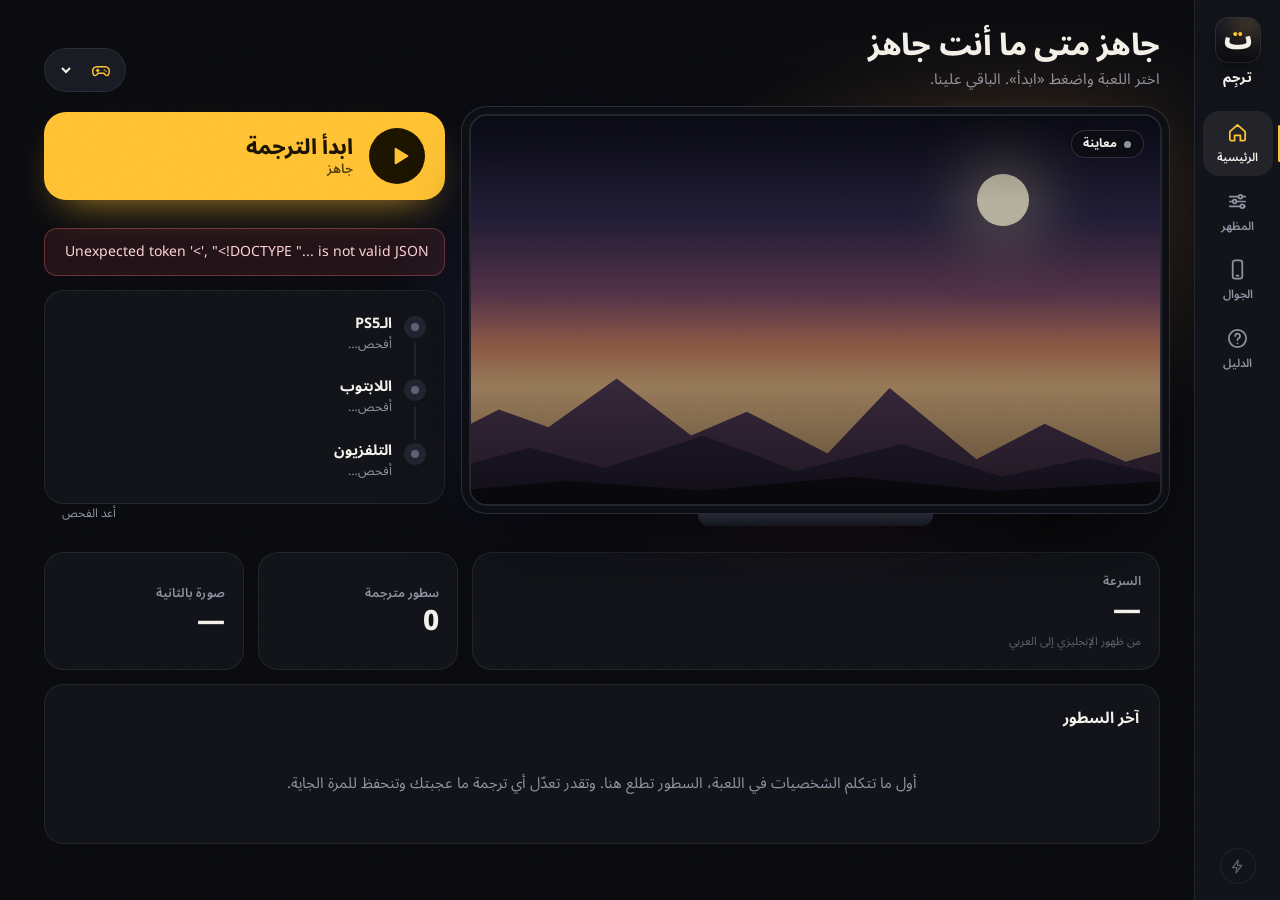
==== laptop/tarjim/app/web/index.html @ 604ab9d6 "0.2: own executable, redesigned interfaces, phone control, glossary names kept right - Tarjim.exe ho" ====
<!doctype html>
<html lang="ar" dir="rtl">
<head>
<meta charset="utf-8">
<meta name="viewport" content="width=device-width, initial-scale=1, viewport-fit=cover">
<meta name="theme-color" content="#0a0b0f">
<title>ترجِم</title>
<link rel="icon" href="icon.png">
<link rel="stylesheet" href="app.css">
</head>
<body class="booting">
<div class="grain" aria-hidden="true"></div>

<aside class="rail">
  <div class="brand" title="ترجِم"><img src="icon.png" alt=""><span>ترجِم</span></div>
  <nav>
    <button class="nav on" data-view="home">
      <svg viewBox="0 0 24 24"><path d="M4 11.2 12 4l8 7.2V19a1.5 1.5 0 0 1-1.5 1.5H15v-5.5H9v5.5H5.5A1.5 1.5 0 0 1 4 19z"/></svg><span>الرئيسية</span>
    </button>
    <button class="nav" data-view="game">
      <svg viewBox="0 0 24 24"><path d="M4 7h9M17 7h3M4 12h3M11 12h9M4 17h11M19 17h1"/><circle cx="15" cy="7" r="2"/><circle cx="9" cy="12" r="2"/><circle cx="17" cy="17" r="2"/></svg><span>المظهر</span>
    </button>
    <button class="nav only-remote" data-view="screen">
      <svg viewBox="0 0 24 24"><rect x="3" y="5" width="18" height="12" rx="2"/><path d="M8 13h8M10 21h4"/></svg><span>شاشة ثانية</span>
    </button>
    <button class="nav only-local" data-view="phone">
      <svg viewBox="0 0 24 24"><rect x="7" y="2.5" width="10" height="19" rx="2.5"/><path d="M11 18.5h2"/></svg><span>الجوال</span>
    </button>
    <button class="nav only-local" data-view="guide">
      <svg viewBox="0 0 24 24"><circle cx="12" cy="12" r="9"/><path d="M9.6 9.4a2.5 2.5 0 1 1 3.6 2.3c-.8.4-1.2 1-1.2 1.9M12 17h.01"/></svg><span>الدليل</span>
    </button>
  </nav>
  <div class="rail-foot only-local" id="power-chip" title=""><svg viewBox="0 0 24 24"><path d="M13 3 5 13.5h6L10 21l8-10.5h-6z"/></svg></div>
</aside>

<main>
  <!-- ================================ HOME ================================ -->
  <section class="view on" id="view-home">
    <header class="top">
      <div class="top-title">
        <h1 id="home-title">جاهز متى ما أنت جاهز</h1>
        <p class="sub" id="home-sub">اختر اللعبة واضغط «ابدأ». الباقي علينا.</p>
      </div>
      <label class="picker" title="اللعبة">
        <svg viewBox="0 0 24 24"><path d="M7 8h10a5 5 0 0 1 4.9 6l-.5 2.6a2.4 2.4 0 0 1-4.3 1L15.5 16h-7l-1.6 1.6a2.4 2.4 0 0 1-4.3-1L2.1 14A5 5 0 0 1 7 8z"/><path d="M8 11v3M6.5 12.5h3M16 12h.01M18 13.5h.01"/></svg>
        <select id="game" aria-label="اللعبة"></select>
      </label>
    </header>

    <div class="hero" id="stage" data-state="idle">
      <div class="tvset">
        <div class="glow" aria-hidden="true"></div>
        <div class="tv-frame">
          <div class="scene" aria-hidden="true">
            <i class="moon"></i>
            <svg class="hills h1" viewBox="0 0 1200 300" preserveAspectRatio="none"><path d="M0 300V190l90-48 80 30 110-82 120 96 90-40 130 70 100-110 140 120 110-60 130 64 100-30v180z"/></svg>
            <svg class="hills h2" viewBox="0 0 1200 300" preserveAspectRatio="none"><path d="M0 300V230l140-50 120 44 160-70 150 76 170-58 160 70 140-40 160 48v50z"/></svg>
            <svg class="hills h3" viewBox="0 0 1200 300" preserveAspectRatio="none"><path d="M0 300v-40l200-34 220 30 240-44 230 46 310-36v78z"/></svg>
          </div>
          <div class="tv-top">
            <span class="badge" id="tv-badge"><i></i><b id="tv-badge-t">معاينة</b></span>
            <span class="tv-clock" id="tv-clock"></span>
          </div>
          <div class="subs">
            <div class="tv-en" id="tv-en" dir="ltr"></div>
            <div class="tv-ar" id="tv-ar"></div>
          </div>
        </div>
        <div class="tv-stand" aria-hidden="true"></div>
      </div>

      <aside class="deck">
        <button class="go" id="orb" aria-label="تشغيل الترجمة">
          <span class="go-ic">
            <svg class="ic-play" viewBox="0 0 24 24"><path d="M8 5.2v13.6a.8.8 0 0 0 1.2.7l11-6.8a.8.8 0 0 0 0-1.4l-11-6.8a.8.8 0 0 0-1.2.7z"/></svg>
            <svg class="ic-stop" viewBox="0 0 24 24"><rect x="6" y="6" width="12" height="12" rx="2.5"/></svg>
            <i class="ic-spin"></i>
          </span>
          <span class="go-t"><b id="orb-title">ابدأ الترجمة</b><small id="orb-step">جاهز</small></span>
        </button>
        <div class="progress" id="progress" aria-hidden="true"><i></i><i></i><i></i></div>
        <div class="alert" id="alert" hidden></div>

        <ol class="path" id="path">
          <li id="n-ps5"><span class="pin"></span><div><b>الـPS5</b><small id="n-ps5-t">أفحص…</small></div><em id="n-ps5-s"></em></li>
          <li id="n-pc"><span class="pin"></span><div><b>اللابتوب</b><small id="n-pc-t">أفحص…</small></div><em id="n-pc-s"></em></li>
          <li id="n-tv"><span class="pin"></span><div><b>التلفزيون</b><small id="n-tv-t">أفحص…</small></div><em id="n-tv-s"></em></li>
        </ol>
        <button class="textbtn" id="recheck">أعد الفحص</button>
      </aside>
    </div>

    <div class="stats">
      <div class="stat wide">
        <div><span>السرعة</span><b id="s-ms">—</b><small>من ظهور الإنجليزي إلى العربي</small></div>
        <svg id="spark" viewBox="0 0 200 48" preserveAspectRatio="none" aria-hidden="true"><path class="area" d=""/><path class="line" d=""/></svg>
      </div>
      <div class="stat"><span>سطور مترجمة</span><b id="s-lines">0</b></div>
      <div class="stat"><span>صورة بالثانية</span><b id="s-fps">—</b></div>
    </div>

    <div class="card feed">
      <div class="card-head">
        <h3>آخر السطور</h3>
        <span class="muted" id="feed-count"></span>
      </div>
      <ol id="feed"><li class="empty">أول ما تتكلم الشخصيات في اللعبة، السطور تطلع هنا. وتقدر تعدّل أي ترجمة ما عجبتك وتنحفظ للمرة الجاية.</li></ol>
    </div>
  </section>

  <!-- ================================ LOOK / GAME SETTINGS ================================ -->
  <section class="view" id="view-game">
    <header class="top">
      <div class="top-title">
        <h1>مظهر الترجمة</h1>
        <p class="sub">كل تغيير ينحفظ لحاله، ولو الترجمة شغّالة يتطبّق على التلفزيون فوراً.</p>
      </div>
      <div class="row">
        <label class="picker" title="اللعبة">
          <svg viewBox="0 0 24 24"><path d="M7 8h10a5 5 0 0 1 4.9 6l-.5 2.6a2.4 2.4 0 0 1-4.3 1L15.5 16h-7l-1.6 1.6a2.4 2.4 0 0 1-4.3-1L2.1 14A5 5 0 0 1 7 8z"/><path d="M8 11v3M6.5 12.5h3M16 12h.01M18 13.5h.01"/></svg>
          <select id="game2" aria-label="اللعبة"></select>
        </label>
        <button class="btn soft" id="new-game">+ لعبة</button>
      </div>
    </header>

    <div class="studio">
      <div class="studio-preview">
        <div class="card preview">
          <div class="preview-box"><img id="preview" alt="معاينة الترجمة"><div class="shimmer" id="preview-load"></div></div>
          <div class="preview-tools">
            <input class="text" id="preview-text" value="يجب أن نغادر قبل وصول العاصفة." aria-label="نص المعاينة">
            <button class="btn soft" id="try-tv" title="يعرض السطر على التلفزيون 8 ثواني">
              <svg viewBox="0 0 24 24"><rect x="3" y="5" width="18" height="12" rx="2"/><path d="M9 21h6"/></svg>جرّب على التلفزيون
            </button>
          </div>
        </div>
        <div class="presets" id="presets"></div>
      </div>

      <div class="studio-controls">
        <div class="card">
          <div class="card-head"><h3>الشكل</h3></div>
          <div class="field">
            <div class="field-head"><b>وش يصير بالإنجليزي؟</b></div>
            <div class="seg" id="bg">
              <button data-v="cover"><i class="th th-cover"></i><span>يتغطّى بلون المشهد</span></button>
              <button data-v="plate"><i class="th th-plate"></i><span>خلفية داكنة</span></button>
              <button data-v="none"><i class="th th-none"></i><span>يبقى تحته</span></button>
            </div>
            <div id="plate-row" class="sub-row">
              <span class="muted">غُمق الخلفية</span>
              <input type="range" id="plate" min="0.3" max="0.95" step="0.05">
            </div>
          </div>
          <div class="field">
            <div class="field-head"><b>لون النص</b><span id="color-val" class="muted"></span></div>
            <div class="swatches" id="colors"></div>
          </div>
          <div class="field">
            <div class="field-head"><b>تأثير الحروف</b></div>
            <div class="seg small" id="effect">
              <button data-v="shadow"><span>ظل ناعم</span></button>
              <button data-v="outline"><span>حد أسود</span></button>
              <button data-v="none"><span>بدون</span></button>
            </div>
          </div>
          <div class="field">
            <div class="field-head"><b>الموضع</b><span id="pos-val" class="muted"></span></div>
            <input type="range" id="pos" min="-200" max="60" step="5">
            <div class="range-ends"><span>أعلى</span><span>أسفل</span></div>
          </div>
        </div>

        <div class="card">
          <div class="card-head"><h3>الخط</h3><span id="size-val" class="muted"></span></div>
          <div class="fonts" id="fonts"></div>
          <div class="field">
            <label class="switch"><input type="checkbox" id="size-auto"><i></i><span>حجم تلقائي <small>يقيس خط اللعبة مرة ويثبّته</small></span></label>
            <input type="range" id="size" min="22" max="70" step="1">
          </div>
        </div>

        <div class="card">
          <div class="card-head"><h3>التوقيت</h3></div>
          <label class="switch"><input type="checkbox" id="typewriter"><i></i>
            <span>اللعبة تكتب النص حرف حرف <small>فعّلها لو الترجمة تطلع قبل ما يكتمل السطر.</small></span></label>
          <div class="field">
            <div class="field-head"><b>مدة بقاء العربي</b><span id="read-val" class="muted"></span></div>
            <input type="range" id="read" min="0.6" max="2" step="0.1">
            <div class="range-ends"><span>أقصر</span><span>أطول</span></div>
          </div>
        </div>
      </div>

      <div class="card region">
        <div class="card-head">
          <div><h3>وين يقرأ البرنامج؟</h3>
          <p class="muted">اسحب الإطار فوق المكان اللي تطلع فيه ترجمة اللعبة. اللي برّاه ما ينقرأ، فما يلقط القوايم والعدّادات.</p></div>
          <div class="row">
            <button class="btn soft" id="region-shot">حدّث الصورة</button>
            <button class="btn soft" id="region-reset">الافتراضي</button>
          </div>
        </div>
        <div class="region-stage" id="region-stage" dir="ltr">
          <img id="region-img" alt="">
          <div class="region-hint" id="region-hint">شغّل الترجمة وتطلع صورة لعبتك هنا</div>
          <div class="region-box" id="region-box">
            <span class="tag">منطقة القراءة</span>
            <i class="h nw" data-h="nw"></i><i class="h ne" data-h="ne"></i><i class="h sw" data-h="sw"></i><i class="h se" data-h="se"></i>
          </div>
        </div>
      </div>

      <div class="card glossary">
        <div class="card-head">
          <div><h3>قاموس الأسماء</h3>
          <p class="muted">الاسم مثل ما يطلع بالإنجليزي، وكيف تبيه بالعربي. يثبت في كل السطور حتى لو المترجم فهمه كلمة عادية. علّم ♀ لأسماء النساء عشان تطلع الأفعال مؤنثة.</p></div>
          <button class="btn soft" id="add-name">+ اسم</button>
        </div>
        <div id="names"></div>
      </div>
    </div>
  </section>

  <!-- ================================ SECOND SCREEN (phone) ================================ -->
  <section class="view" id="view-screen">
    <div class="second" id="second">
      <div class="second-state" id="second-state">الترجمة واقفة</div>
      <div class="second-ar" id="second-ar">حط الجوال قدّامك: كل سطر يترجم يطلع هنا بخط كبير.</div>
      <div class="second-en" id="second-en" dir="ltr"></div>
    </div>
  </section>

  <!-- ================================ PHONE ================================ -->
  <section class="view" id="view-phone">
    <header class="top">
      <div class="top-title">
        <h1>تحكّم من جوالك</h1>
        <p class="sub">شغّل ووقّف الترجمة وغيّر شكلها من الكنبة، والجوال يصير شاشة ثانية للترجمة.</p>
      </div>
    </header>
    <div class="phone-grid">
      <div class="card">
        <label class="switch big"><input type="checkbox" id="phone-on"><i></i>
          <span>التحكم من الجوال <small>يشتغل داخل شبكة بيتك فقط، ولازم الجوال على نفس الواي فاي.</small></span></label>
        <div id="phone-body" hidden>
          <div class="pairing">
            <div class="qr" id="phone-qr"></div>
            <ol class="todo">
              <li><div>افتح كاميرا الجوال ووجّهها على المربع، واضغط الرابط اللي يطلع.</div></li>
              <li><div>تفتح لك ترجِم في المتصفح وهي مربوطة جاهزة.</div></li>
              <li><div>تبيها تطبيق؟ من نفس الصفحة اضغط <b>«نزّل تطبيق أندرويد»</b> وثبّته.</div></li>
            </ol>
          </div>
          <div class="manual">
            <div><span class="muted">أو اكتب في متصفح الجوال</span><b id="phone-url" dir="ltr">—</b></div>
            <div><span class="muted">رمز الربط</span><b id="phone-pin" class="pin-code" dir="ltr">— — —</b></div>
          </div>
          <div class="note" id="phone-note">أول مرة تفعّلها، ويندوز يسألك «السماح لـTarjim بالاتصال؟» اضغط <b>السماح</b> (للشبكات الخاصة)، وإلا الجوال ما يوصل.</div>
        </div>
      </div>
      <div class="card">
        <div class="card-head"><h3>الأجهزة المربوطة</h3></div>
        <div id="phone-devices"><p class="muted">ما فيه جوال مربوط.</p></div>
      </div>
    </div>
  </section>

  <!-- ================================ GUIDE ================================ -->
  <section class="view" id="view-guide">
    <header class="top">
      <div class="top-title">
        <h1>الدليل</h1>
        <p class="sub">خطوة بخطوة، مرة وحدة بس. بعدها زر واحد.</p>
      </div>
    </header>
    <div class="steps" id="steps"></div>
    <div class="card guide-body" id="guide-body"></div>
    <div class="guide-nav">
      <button class="btn soft" id="g-prev">السابق</button>
      <span class="muted" id="g-pos"></span>
      <button class="btn" id="g-next">التالي</button>
    </div>
  </section>
</main>

<!-- pairing screen for a phone that is not trusted yet -->
<div class="pair" id="pair" hidden>
  <img src="icon.png" alt="">
  <h2>اربط الجوال بترجِم</h2>
  <p>في ترجِم على اللابتوب افتح <b>«الجوال»</b> واكتب الرمز اللي تشوفه هناك.</p>
  <input id="pair-pin" inputmode="numeric" autocomplete="one-time-code" maxlength="6" placeholder="••••••" dir="ltr" aria-label="رمز الربط">
  <button class="btn" id="pair-go">اربط</button>
  <div class="alert" id="pair-err" hidden></div>
</div>

<a class="apk-banner" id="apk-banner" href="/tarjim.apk" hidden>
  <svg viewBox="0 0 24 24"><path d="M12 4v11M7.5 11 12 15.5 16.5 11M5 20h14"/></svg>نزّل تطبيق أندرويد
</a>

<div class="toast" id="toast" role="status"></div>

<dialog id="dlg-new">
  <form method="dialog" class="dlg">
    <h3>لعبة جديدة</h3>
    <p class="muted">اكتب اسم اللعبة. كل لعبة لها شكلها وقاموس أسمائها.</p>
    <input class="text" id="new-title" placeholder="مثال: Silent Hill 2" dir="auto" maxlength="60">
    <div class="row end">
      <button class="btn soft" value="cancel">إلغاء</button>
      <button class="btn" value="ok">أضف</button>
    </div>
  </form>
</dialog>

<dialog id="dlg-ask">
  <form method="dialog" class="dlg">
    <h3 id="ask-title"></h3>
    <p class="muted" id="ask-text"></p>
    <div class="row end">
      <button class="btn soft" value="cancel" id="ask-no">إلغاء</button>
      <button class="btn danger" value="ok" id="ask-yes">نعم</button>
    </div>
  </form>
</dialog>

<script src="app.js"></script>
</body>
</html>
---- laptop/tarjim/app/web/app.css ----
@font-face { font-family: "Tarjim UI"; src: url("/fonts/NotoSansArabic-VF.ttf"); font-weight: 100 900; font-display: swap; }
@font-face { font-family: "Harmattan"; src: url("/fonts/Harmattan-Regular.ttf"); font-display: swap; }
@font-face { font-family: "Harmattan Bold"; src: url("/fonts/Harmattan-Bold.ttf"); font-display: swap; }
@font-face { font-family: "Noto Naskh"; src: url("/fonts/NotoNaskhArabic-VF.ttf"); font-weight: 400 700; font-display: swap; }

/* Cinema-room palette: near-black, warm paper white, one accent (subtitle amber). */
:root {
  --ink: #0a0b0f;
  --ink-2: #111319;
  --ink-3: #181b23;
  --ink-4: #20232e;
  --line: rgba(243, 241, 234, .08);
  --line-2: rgba(243, 241, 234, .15);
  --paper: #f3f1ea;
  --muted: #8e919f;
  --dim: #5d6070;
  --amber: #ffc233;
  --amber-ink: #1c1400;
  --live: #37d39a;
  --bad: #ff6470;
  --r: 20px;
  --r-s: 13px;
  --ease: cubic-bezier(.2, .8, .2, 1);
  --rail: 86px;
}
* { box-sizing: border-box; -webkit-tap-highlight-color: transparent; }
html, body { height: 100%; }
body {
  margin: 0; background: var(--ink); color: var(--paper);
  font-family: "Tarjim UI", "Segoe UI", Tahoma, sans-serif; font-size: 15px; line-height: 1.7;
  display: grid; grid-template-columns: var(--rail) 1fr; overflow: hidden;
  font-feature-settings: "tnum" 1;
}
button, input, select { font: inherit; color: inherit; }
button { cursor: pointer; border: 0; background: none; }
h1, h2, h3, p, ol, ul { margin: 0; }
h1 { font-size: 30px; font-weight: 800; line-height: 1.35; letter-spacing: -.3px; }
h3 { font-size: 15.5px; font-weight: 700; }
.sub { color: var(--muted); }
.muted { color: var(--muted); font-size: 13px; }
svg { fill: none; stroke: currentColor; stroke-width: 1.8; stroke-linecap: round; stroke-linejoin: round; }
:focus-visible { outline: 2px solid var(--amber); outline-offset: 3px; border-radius: 8px; }
::selection { background: rgba(255, 194, 51, .3); }
[hidden] { display: none !important; }
body.remote .only-local, body:not(.remote) .only-remote { display: none !important; }

/* a breath of film grain over everything */
.grain { position: fixed; inset: 0; z-index: 50; pointer-events: none; opacity: .05; mix-blend-mode: overlay;
  background-image: url("data:image/svg+xml,%3Csvg xmlns='http://www.w3.org/2000/svg' width='160' height='160'%3E%3Cfilter id='n'%3E%3CfeTurbulence type='fractalNoise' baseFrequency='.9' numOctaves='2' stitchTiles='stitch'/%3E%3C/filter%3E%3Crect width='100%25' height='100%25' filter='url(%23n)'/%3E%3C/svg%3E"); }

/* ---------- rail ---------- */
.rail { display: flex; flex-direction: column; align-items: center; padding: 18px 0 16px; background: var(--ink-2); border-inline-end: 1px solid var(--line); z-index: 5; }
.brand { display: grid; justify-items: center; gap: 5px; margin-bottom: 22px; font-weight: 800; font-size: 13px; letter-spacing: .2px; }
.brand img { width: 44px; height: 44px; border-radius: 13px; box-shadow: 0 8px 22px -8px #000, 0 0 0 1px var(--line-2); }
.rail nav { display: grid; gap: 4px; flex: 1; align-content: start; }
.nav { width: 70px; padding: 10px 0 8px; border-radius: 16px; display: grid; justify-items: center; gap: 4px; color: var(--muted); font-size: 11.5px; font-weight: 600; position: relative; transition: color .2s, background .2s; }
.nav svg { width: 23px; height: 23px; transition: transform .3s var(--ease); }
.nav:hover { color: var(--paper); background: rgba(243, 241, 234, .05); }
.nav:hover svg { transform: translateY(-1px); }
.nav.on { color: var(--paper); background: rgba(243, 241, 234, .07); }
.nav.on svg { color: var(--amber); }
.nav.on::before { content: ""; position: absolute; inset-inline-start: -8px; top: 14px; bottom: 14px; width: 3px; border-radius: 3px; background: var(--amber); }
.rail-foot { width: 36px; height: 36px; border-radius: 50%; display: grid; place-items: center; color: var(--dim); border: 1px solid var(--line); }
.rail-foot svg { width: 17px; height: 17px; }
.rail-foot.ok { color: var(--live); border-color: rgba(55, 211, 154, .3); }
.rail-foot.bad { color: var(--amber); border-color: rgba(255, 194, 51, .45); animation: pulse 2s ease-in-out infinite; }
@keyframes pulse { 50% { box-shadow: 0 0 0 6px rgba(255, 194, 51, .12); } }

/* ---------- main ---------- */
main { overflow: auto; padding: 26px 34px 44px; scroll-behavior: smooth; scrollbar-gutter: stable; }
.view { display: none; max-width: 1220px; margin: 0 auto; }
.view.on { display: block; animation: view-in .4s var(--ease); }
body.booting .view.on { animation: none; }
@keyframes view-in { from { opacity: 0; transform: translateY(10px); } }
.top { display: flex; align-items: flex-end; justify-content: space-between; gap: 18px; margin-bottom: 20px; flex-wrap: wrap; }
.row { display: flex; gap: 10px; align-items: center; }
.row.end { justify-content: flex-end; }

.card { background: var(--ink-2); border: 1px solid var(--line); border-radius: var(--r); padding: 20px; }
.card-head { display: flex; align-items: flex-start; justify-content: space-between; gap: 14px; margin-bottom: 14px; }
.card-head p { margin-top: 2px; max-width: 70ch; }

.picker { display: flex; align-items: center; gap: 8px; padding: 0 14px; height: 44px; border-radius: 999px; background: var(--ink-3); border: 1px solid var(--line); transition: border-color .2s; }
.picker:hover, .picker:focus-within { border-color: var(--line-2); }
.picker svg { width: 20px; height: 20px; color: var(--amber); flex: none; }
.picker select { background: transparent; border: 0; outline: 0; font-weight: 700; padding: 4px 2px; max-width: 240px; cursor: pointer; }
.picker select option { background: var(--ink-3); }
.picker select:disabled { opacity: .6; cursor: default; }

.btn { display: inline-flex; align-items: center; justify-content: center; gap: 8px; padding: 0 20px; height: 44px; border-radius: 13px; font-weight: 700; background: var(--amber); color: var(--amber-ink); white-space: nowrap; transition: transform .16s var(--ease), filter .2s, opacity .2s; }
.btn svg { width: 19px; height: 19px; }
.btn:hover { filter: brightness(1.08); transform: translateY(-1px); }
.btn:active { transform: scale(.98); }
.btn[disabled] { opacity: .4; pointer-events: none; }
.btn.soft { background: var(--ink-3); color: var(--paper); border: 1px solid var(--line); }
.btn.soft:hover { background: var(--ink-4); filter: none; }
.btn.danger { background: var(--bad); color: #2a0006; }
.textbtn { color: var(--muted); font-size: 13px; padding: 4px 6px; border-radius: 8px; justify-self: start; align-self: flex-start; }
#recheck { position: absolute; inset-inline-end: 12px; bottom: -3px; font-size: 12px; }
.deck { position: relative; }
.textbtn:hover { color: var(--paper); }

/* ---------- home: the TV ---------- */
.hero { display: grid; grid-template-columns: minmax(0, 1.72fr) minmax(300px, 1fr); gap: 26px; align-items: stretch; }
.tvset { position: relative; padding: 4px 0 0; }
.glow { position: absolute; inset: -4% -3% 6%; border-radius: 40px; filter: blur(46px); opacity: .34; z-index: 0; transition: opacity 1s;
  background: radial-gradient(60% 70% at 78% 30%, #f0a35a, transparent 70%), radial-gradient(60% 80% at 16% 60%, #4a4fb0, transparent 70%), radial-gradient(50% 50% at 50% 100%, #b4486a, transparent 70%);
  animation: glow 14s ease-in-out infinite alternate; }
@keyframes glow { to { transform: scale(1.04) translateX(1.5%); filter: blur(52px) hue-rotate(-14deg); } }
.hero[data-state="running"] .glow { opacity: .62; }
.tv-frame { position: relative; z-index: 1; aspect-ratio: 16 / 9; border-radius: 16px; overflow: hidden; background: #05060a; box-shadow: 0 0 0 2px #23252f, 0 0 0 9px #0d0e13, 0 0 0 10px #2a2d38, 0 40px 80px -30px #000; }
.tv-stand { position: relative; z-index: 1; width: 34%; height: 13px; margin: 9px auto 0; border-radius: 3px 3px 12px 12px; background: linear-gradient(#262934, #14161c); box-shadow: 0 18px 28px -10px #000; }

.scene { position: absolute; inset: 0; background: linear-gradient(180deg, #10122c 0%, #2c2552 26%, #7d4169 46%, #d9794f 60%, #ffc27a 70%); transition: filter 1.2s; }
.hero[data-state="idle"] .scene { filter: saturate(.75) brightness(.72); }
.moon { position: absolute; top: 15%; inset-inline-start: 19%; width: 7.5%; aspect-ratio: 1; border-radius: 50%; background: #fff3d2; box-shadow: 0 0 60px 18px rgba(255, 226, 160, .35); }
.hills { position: absolute; left: -4%; width: 108%; bottom: 0; stroke: none; }
.h1 { height: 46%; fill: #5a3a63; animation: drift 46s ease-in-out infinite alternate; }
.h2 { height: 36%; fill: #33264a; animation: drift 34s ease-in-out infinite alternate-reverse; }
.h3 { height: 24%; fill: #15121f; }
@keyframes drift { to { transform: translateX(3%); } }
.tv-frame::after { content: ""; position: absolute; inset: 0; background: linear-gradient(180deg, rgba(0, 0, 0, .28), transparent 22%, transparent 58%, rgba(0, 0, 0, .5)); pointer-events: none; }

.tv-top { position: absolute; top: 0; left: 0; right: 0; z-index: 2; display: flex; justify-content: space-between; align-items: center; padding: 14px 16px; }
.badge { display: inline-flex; align-items: center; gap: 7px; padding: 3px 12px 3px 11px; border-radius: 999px; background: rgba(10, 11, 15, .6); backdrop-filter: blur(8px); font-size: 12px; font-weight: 700; border: 1px solid var(--line-2); }
.badge i { width: 7px; height: 7px; border-radius: 50%; background: var(--muted); }
.hero[data-state="running"] .badge { color: #fff; border-color: rgba(255, 100, 112, .5); }
.hero[data-state="running"] .badge i { background: var(--bad); box-shadow: 0 0 0 4px rgba(255, 100, 112, .22); animation: blink 1.4s infinite; }
.hero[data-state="starting"] .badge i, .hero[data-state="stopping"] .badge i { background: var(--amber); animation: blink .8s infinite; }
@keyframes blink { 50% { opacity: .3; } }
.tv-clock { font-size: 12.5px; font-weight: 700; color: rgba(255, 255, 255, .85); direction: ltr; text-shadow: 0 1px 4px #000; }

.subs { position: absolute; left: 6%; right: 6%; bottom: 9%; z-index: 2; display: grid; justify-items: center; text-align: center; min-height: 26%; align-content: end; }
.tv-en, .tv-ar { grid-area: 1 / 1; align-self: end; max-width: 100%; text-shadow: 2px 2px 5px rgba(0, 0, 0, .95), 0 0 2px #000; }
.tv-en { font-family: "Segoe UI", "Noto Sans", sans-serif; color: #f2f7f1; font-size: clamp(13px, 1.75vw, 23px); line-height: 1.4; opacity: 0; }
.tv-ar { font-family: "Harmattan", "Tarjim UI", serif; color: #f2f7f1; font-size: clamp(19px, 2.7vw, 36px); line-height: 1.4; opacity: 0; }
/* one line arriving: the game's English shows, is wiped, and the Arabic takes its place */
.subs.play .tv-en { animation: en-life var(--dur, 1.5s) var(--ease) both; }
.subs.play .tv-ar { animation: ar-life var(--dur, 1.5s) var(--ease) both; }
.subs.hold .tv-ar { opacity: 1; }
@keyframes en-life { 0% { opacity: 0; } 12%, 46% { opacity: 1; filter: blur(0); } 62%, 100% { opacity: 0; filter: blur(7px); } }
@keyframes ar-life { 0%, 50% { opacity: 0; transform: translateY(6px); filter: blur(5px); } 72%, 100% { opacity: 1; transform: none; filter: blur(0); } }

/* ---------- home: the deck ---------- */
.deck { display: flex; flex-direction: column; gap: 14px; padding-bottom: 22px; }
.go { display: flex; align-items: center; gap: 16px; width: 100%; padding: 16px 20px; border-radius: 22px; text-align: start; background: var(--amber); color: var(--amber-ink); position: relative; overflow: hidden; transition: transform .2s var(--ease), background .5s, color .5s, box-shadow .5s; box-shadow: 0 18px 40px -20px rgba(255, 194, 51, .75); }
.go::after { content: ""; position: absolute; inset: 0; background: linear-gradient(105deg, transparent 35%, rgba(255, 255, 255, .35) 50%, transparent 65%); transform: translateX(110%); }
.go:hover { transform: translateY(-2px); }
.go:hover::after { transform: translateX(-110%); transition: transform .9s var(--ease); }
.go:active { transform: scale(.985); }
.go-ic { flex: none; width: 56px; height: 56px; border-radius: 50%; background: var(--amber-ink); color: var(--amber); display: grid; place-items: center; position: relative; transition: background .5s, color .5s; }
.go-ic svg { width: 26px; height: 26px; fill: currentColor; stroke: none; position: absolute; transition: opacity .25s, transform .35s var(--ease); }
.go-ic .ic-play { transform: translateX(2px); }
.go-ic .ic-stop { opacity: 0; transform: scale(.4) rotate(-90deg); }
.ic-spin { position: absolute; inset: 4px; border-radius: 50%; border: 3px solid transparent; border-top-color: currentColor; opacity: 0; }
.go-t { display: grid; line-height: 1.35; }
.go-t b { font-size: 21px; font-weight: 800; }
.go-t small { font-size: 13px; opacity: .75; font-weight: 600; min-height: 18px; }
.hero[data-state="starting"] .go, .hero[data-state="stopping"] .go { background: var(--ink-3); color: var(--paper); box-shadow: none; }
.hero[data-state="starting"] .go-ic, .hero[data-state="stopping"] .go-ic { background: var(--ink-4); color: var(--amber); }
.hero[data-state="starting"] .go-ic svg, .hero[data-state="stopping"] .go-ic svg { opacity: 0; }
.hero[data-state="starting"] .ic-spin, .hero[data-state="stopping"] .ic-spin { opacity: 1; animation: spin .9s linear infinite; }
@keyframes spin { to { transform: rotate(360deg); } }
.hero[data-state="running"] .go { background: var(--ink-3); color: var(--paper); box-shadow: inset 0 0 0 1px var(--line-2); }
.hero[data-state="running"] .go-ic { background: var(--bad); color: #fff; }
.hero[data-state="running"] .ic-play { opacity: 0; transform: scale(.4) rotate(90deg); }
.hero[data-state="running"] .ic-stop { opacity: 1; transform: none; }

.progress { display: grid; grid-template-columns: repeat(3, 1fr); gap: 6px; height: 4px; margin-top: -4px; opacity: 0; transition: opacity .3s; }
.hero[data-state="starting"] .progress { opacity: 1; }
.progress i { border-radius: 4px; background: var(--ink-4); overflow: hidden; position: relative; }
.progress i.done { background: var(--amber); }
.progress i.now::after { content: ""; position: absolute; inset: 0; background: var(--amber); animation: fill 1.4s ease-in-out infinite; transform-origin: right; }
@keyframes fill { 0% { transform: scaleX(0); } 60% { transform: scaleX(1); opacity: 1; } 100% { transform: scaleX(1); opacity: 0; } }

.alert { padding: 11px 15px; border-radius: var(--r-s); background: rgba(255, 100, 112, .1); border: 1px solid rgba(255, 100, 112, .35); color: #ffd3d7; font-size: 14px; animation: shake .45s var(--ease); }
@keyframes shake { 20% { transform: translateX(5px); } 40% { transform: translateX(-4px); } 60% { transform: translateX(3px); } 80% { transform: translateX(-1px); } }

/* signal path: three devices on one line, top to bottom */
.path { list-style: none; padding: 8px 18px; display: flex; flex-direction: column; justify-content: space-evenly; position: relative; flex: 1; background: var(--ink-2); border: 1px solid var(--line); border-radius: var(--r); }
.path li { display: grid; grid-template-columns: 22px 1fr auto; gap: 12px; align-items: start; padding: 9px 0; position: relative; }
.path li + li::before { content: ""; position: absolute; inset-inline-start: 10px; bottom: calc(100% - 9px); height: 34px; width: 2px; border-radius: 2px; background: var(--ink-4); }
.hero[data-state="running"] .path li + li::before { background: repeating-linear-gradient(180deg, var(--amber) 0 5px, transparent 5px 10px); background-size: 2px 10px; animation: flow .6s linear infinite; }
@keyframes flow { to { background-position: 0 10px; } }
.pin { width: 22px; height: 22px; border-radius: 50%; margin-top: 3px; background: var(--ink-4); display: grid; place-items: center; position: relative; z-index: 1; transition: background .3s; }
.pin::after { content: ""; width: 8px; height: 8px; border-radius: 50%; background: var(--dim); transition: background .3s; }
.path li.ok .pin { background: rgba(55, 211, 154, .16); } .path li.ok .pin::after { background: var(--live); }
.path li.bad .pin { background: rgba(255, 100, 112, .16); } .path li.bad .pin::after { background: var(--bad); }
.path li.warn .pin { background: rgba(255, 194, 51, .16); } .path li.warn .pin::after { background: var(--amber); }
.path li.wait .pin::after { background: transparent; width: 12px; height: 12px; border: 2px solid var(--muted); border-top-color: transparent; animation: spin .8s linear infinite; }
.path b { font-size: 14.5px; font-weight: 700; display: block; line-height: 1.5; }
.path small { color: var(--muted); font-size: 12.5px; line-height: 1.5; display: block; }
.path li.bad small, .path li.warn small { color: #d9c9a8; }
.path em { font-style: normal; font-size: 11.5px; color: var(--dim); direction: ltr; margin-top: 4px; }

/* ---------- home: numbers and lines ---------- */
.stats { display: grid; grid-template-columns: 1.72fr .5fr .5fr; gap: 14px; margin-top: 26px; }
.stat { background: var(--ink-2); border: 1px solid var(--line); border-radius: var(--r); padding: 15px 18px; display: grid; align-content: center; min-height: 92px; }
.stat span { color: var(--muted); font-size: 12.5px; font-weight: 600; }
.stat b { font-size: 28px; font-weight: 800; line-height: 1.25; direction: ltr; text-align: right; display: block; }
.stat small { color: var(--dim); font-size: 11.5px; }
.stat b.bump { animation: bump .4s var(--ease); }
@keyframes bump { 40% { color: var(--amber); } }
.stat.wide { grid-template-columns: auto 1fr; gap: 20px; align-items: center; }
#spark { width: 100%; height: 52px; overflow: visible; }
#spark .line { stroke: var(--amber); stroke-width: 2; vector-effect: non-scaling-stroke; }
#spark .area { fill: rgba(255, 194, 51, .1); stroke: none; }

.feed { margin-top: 14px; }
.feed ol { list-style: none; padding: 0; display: grid; gap: 2px; max-height: 330px; overflow: auto; margin-inline: -8px; }
.feed li { display: grid; grid-template-columns: 1fr auto; gap: 4px 12px; padding: 9px 12px; border-radius: var(--r-s); animation: line-in .45s var(--ease); align-items: center; }
.feed li:hover { background: var(--ink-3); }
.feed li .ar { font-family: "Harmattan", serif; font-size: 22px; line-height: 1.45; }
.feed li .en { grid-column: 1; direction: ltr; text-align: right; color: var(--muted); font-size: 12.5px; font-family: "Segoe UI", sans-serif; }
.feed li:first-child:not(.empty) .ar { color: var(--amber); }
.feed li.empty { display: block; color: var(--muted); text-align: center; padding: 26px 16px; animation: none; }
.feed li.empty:hover { background: none; }
.feed .edit { grid-row: 1 / 3; grid-column: 2; width: 36px; height: 36px; border-radius: 10px; color: var(--dim); display: grid; place-items: center; opacity: 0; transition: opacity .2s, background .2s, color .2s; }
.feed .edit svg { width: 17px; height: 17px; }
.feed li:hover .edit, .feed .edit:focus-visible { opacity: 1; }
.feed .edit:hover { background: var(--ink-4); color: var(--amber); }
.feed li.fixed .ar::after { content: "معدّلة"; font: 700 10.5px "Tarjim UI", sans-serif; color: var(--live); border: 1px solid rgba(55, 211, 154, .4); border-radius: 6px; padding: 0 6px; margin-inline-start: 10px; vertical-align: middle; }
.feed li.editing { background: var(--ink-3); grid-template-columns: 1fr auto auto; }
.feed li.editing input { font-family: "Harmattan", serif; font-size: 21px; background: var(--ink); border: 1px solid var(--amber); border-radius: 10px; padding: 3px 12px; outline: 0; min-width: 0; width: 100%; }
.feed li.editing .en { grid-column: 1 / -1; }
.feed .mini { height: 36px; padding: 0 14px; border-radius: 10px; font-weight: 700; font-size: 13px; background: var(--amber); color: var(--amber-ink); }
.feed .mini.ghost { background: none; color: var(--muted); }
@keyframes line-in { from { opacity: 0; transform: translateY(-10px); } }

/* ---------- look studio ---------- */
.studio { display: grid; grid-template-columns: minmax(0, 1.1fr) minmax(0, 1fr); gap: 16px; align-items: start; }
.studio-preview { position: sticky; top: 0; display: grid; gap: 12px; z-index: 3; }
.studio-controls { display: grid; gap: 16px; }
.region, .glossary { grid-column: 1 / -1; }
.preview { padding: 12px; }
.preview-box { position: relative; border-radius: 12px; overflow: hidden; background: #0a1120; aspect-ratio: 1080 / 290; }
.preview-box img { width: 100%; height: 100%; display: block; object-fit: cover; }
.preview-box img:not([src]) { visibility: hidden; }
.shimmer { position: absolute; inset: 0; background: linear-gradient(100deg, transparent 30%, rgba(255, 255, 255, .07) 50%, transparent 70%); background-size: 220% 100%; animation: shimmer 1.1s linear infinite; opacity: 0; transition: opacity .2s; pointer-events: none; }
.shimmer.on { opacity: 1; }
@keyframes shimmer { to { background-position: -220% 0; } }
.preview-tools { display: flex; gap: 10px; margin-top: 12px; }
.text { width: 100%; height: 44px; padding: 0 14px; border-radius: var(--r-s); background: var(--ink); border: 1px solid var(--line); outline: 0; transition: border-color .2s, box-shadow .2s; min-width: 0; }
.text:focus { border-color: var(--amber); box-shadow: 0 0 0 4px rgba(255, 194, 51, .12); }
.text::placeholder { color: var(--dim); }

.presets { display: grid; grid-template-columns: repeat(4, 1fr); gap: 10px; }
.preset { padding: 8px 8px 9px; border-radius: 16px; background: var(--ink-2); border: 1.5px solid var(--line); display: grid; gap: 4px; transition: transform .2s var(--ease), border-color .2s; text-align: center; }
.preset:hover { transform: translateY(-2px); border-color: var(--line-2); }
.preset.on { border-color: var(--amber); }
.preset .mini { height: 44px; border-radius: 10px; background: linear-gradient(160deg, #33264a, #a2506a 70%, #e08e55); display: grid; place-items: center; font-family: "Harmattan", serif; font-size: 20px; overflow: hidden; }
.preset .mini span { padding: 0 10px; border-radius: 7px; line-height: 1.5; }
.preset b { font-size: 13.5px; }
.preset small { color: var(--muted); font-size: 11.5px; line-height: 1.4; }

.field { margin-top: 20px; }
.card-head + .field, .card-head + .switch { margin-top: 0; }
.field-head { display: flex; justify-content: space-between; align-items: baseline; margin-bottom: 8px; }
.field-head b { font-size: 14px; }
.range-ends { display: flex; justify-content: space-between; color: var(--dim); font-size: 12px; }
input[type=range] { -webkit-appearance: none; appearance: none; width: 100%; height: 6px; border-radius: 6px; background: var(--ink-4); outline: 0; margin: 12px 0 6px; direction: rtl; cursor: pointer; }
input[type=range]::-webkit-slider-thumb { -webkit-appearance: none; width: 22px; height: 22px; border-radius: 50%; background: var(--paper); border: 5px solid var(--amber); box-shadow: 0 3px 10px rgba(0, 0, 0, .5); cursor: grab; transition: transform .15s; }
input[type=range]::-webkit-slider-thumb:hover { transform: scale(1.12); }
input[type=range]:disabled { opacity: .3; cursor: default; }
input[type=range]:focus-visible::-webkit-slider-thumb { box-shadow: 0 0 0 4px rgba(255, 194, 51, .3); }

.seg { display: grid; grid-template-columns: repeat(3, 1fr); gap: 8px; }
.seg button { padding: 9px 6px 8px; border-radius: 14px; background: var(--ink-3); border: 1.5px solid transparent; display: grid; justify-items: center; gap: 6px; font-size: 12.5px; font-weight: 600; color: var(--muted); transition: .2s var(--ease); line-height: 1.4; }
.seg button:hover { color: var(--paper); }
.seg button.on { border-color: var(--amber); color: var(--paper); background: rgba(255, 194, 51, .07); }
.seg.small button { padding: 10px 6px; }
.th { width: 100%; height: 30px; border-radius: 8px; background: linear-gradient(160deg, #33264a, #a2506a 70%, #e08e55); position: relative; display: block; }
.th::after { content: ""; position: absolute; left: 22%; right: 22%; top: 12px; height: 6px; border-radius: 4px; background: #f2f7f1; }
.th-plate::before { content: ""; position: absolute; left: 14%; right: 14%; top: 6px; height: 18px; border-radius: 6px; background: rgba(0, 0, 0, .72); }
.th-none::before { content: ""; position: absolute; left: 16%; right: 16%; top: 16px; height: 5px; border-radius: 4px; background: rgba(255, 255, 255, .4); }
.sub-row { display: grid; grid-template-columns: auto 1fr; gap: 14px; align-items: center; margin-top: 8px; overflow: hidden; max-height: 60px; transition: max-height .35s var(--ease), opacity .3s; }
.sub-row.off { max-height: 0; opacity: 0; }

.swatches { display: flex; flex-wrap: wrap; gap: 10px; align-items: center; }
.sw { width: 34px; height: 34px; border-radius: 50%; border: 2px solid rgba(255, 255, 255, .18); transition: transform .2s var(--ease), box-shadow .2s; position: relative; }
.sw:hover { transform: scale(1.12); }
.sw.on { box-shadow: 0 0 0 3px var(--ink-2), 0 0 0 5.5px var(--amber); }
.sw.auto { background: conic-gradient(from 40deg, #fff, #ffe14d, #7cf3ff, #c9ffb0, #fff); }
.sw.auto::after { content: "A"; position: absolute; inset: 0; display: grid; place-items: center; font: 800 13px "Segoe UI", sans-serif; color: #10203a; }
.sw.pick { background: conic-gradient(#ff5d5d, #ffd35d, #6dff8f, #5dc8ff, #b46dff, #ff5d5d); overflow: hidden; }
.sw.pick input { position: absolute; inset: -8px; width: 60px; height: 60px; opacity: 0; cursor: pointer; }

.fonts { display: grid; grid-template-columns: 1fr 1fr; gap: 8px; }
.font { text-align: center; padding: 10px 8px 8px; border-radius: 14px; background: var(--ink-3); border: 1.5px solid transparent; transition: .2s var(--ease); display: grid; gap: 0; }
.font:hover { background: var(--ink-4); }
.font.on { border-color: var(--amber); background: rgba(255, 194, 51, .07); }
.font b { font-size: 24px; font-weight: 400; line-height: 1.5; }
.font small { color: var(--muted); font-size: 11.5px; }

.switch { display: flex; align-items: flex-start; gap: 12px; cursor: pointer; padding: 4px 0; }
.switch input { position: absolute; opacity: 0; }
.switch i { flex: none; width: 46px; height: 27px; border-radius: 20px; background: var(--ink-4); position: relative; transition: background .25s; margin-top: 1px; }
.switch i::after { content: ""; position: absolute; top: 3px; right: 3px; width: 21px; height: 21px; border-radius: 50%; background: var(--muted); transition: transform .3s var(--ease), background .25s; }
.switch input:checked + i { background: var(--amber); }
.switch input:checked + i::after { transform: translateX(-19px); background: var(--amber-ink); }
.switch input:focus-visible + i { outline: 2px solid var(--amber); outline-offset: 3px; }
.switch span { font-size: 14px; font-weight: 600; display: grid; }
.switch small { color: var(--muted); font-size: 12.5px; font-weight: 400; line-height: 1.55; }
.switch.big span { font-size: 16px; font-weight: 700; }

.region-stage { position: relative; aspect-ratio: 16 / 9; border-radius: 14px; overflow: hidden; background: repeating-linear-gradient(45deg, #0e1017 0 16px, #0b0c12 16px 32px); user-select: none; touch-action: none; max-width: 860px; margin: 0 auto; }
.region-stage img { position: absolute; inset: 0; width: 100%; height: 100%; object-fit: cover; }
.region-stage img:not([src]) { display: none; }
.region-hint { position: absolute; inset: 0; display: grid; place-items: center; color: var(--muted); font-size: 14px; direction: rtl; pointer-events: none; padding-bottom: 34%; }
.region-box { position: absolute; border: 2px solid var(--amber); border-radius: 10px; background: rgba(255, 194, 51, .1); box-shadow: 0 0 0 4000px rgba(5, 6, 10, .6); cursor: move; transition: background .2s; }
.region-box:hover, .region-box.drag { background: rgba(255, 194, 51, .18); }
.region-box .tag { position: absolute; top: -27px; left: 50%; transform: translateX(-50%); white-space: nowrap; font-size: 12px; padding: 1px 10px; border-radius: 8px; background: var(--amber); color: var(--amber-ink); font-weight: 700; direction: rtl; }
.region-box .h { position: absolute; width: 18px; height: 18px; border-radius: 50%; background: var(--paper); border: 3px solid var(--amber); box-shadow: 0 2px 8px rgba(0, 0, 0, .5); transition: transform .15s; }
.region-box .h:hover { transform: scale(1.25); }
.h.nw { left: -10px; top: -10px; cursor: nwse-resize; } .h.se { right: -10px; bottom: -10px; cursor: nwse-resize; }
.h.ne { right: -10px; top: -10px; cursor: nesw-resize; } .h.sw { left: -10px; bottom: -10px; cursor: nesw-resize; }

#names { display: grid; grid-template-columns: repeat(auto-fill, minmax(300px, 1fr)); gap: 8px; }
.name { display: grid; grid-template-columns: 1fr 16px 1fr 30px 30px; align-items: center; gap: 4px; padding: 5px 8px; border-radius: 13px; background: var(--ink-3); animation: pop .3s var(--ease); }
@keyframes pop { from { opacity: 0; transform: scale(.94); } }
.name input { background: transparent; border: 0; outline: 0; padding: 6px; min-width: 0; border-radius: 8px; }
.name input:focus { background: var(--ink); }
.name input.en { direction: ltr; font-family: "Segoe UI", sans-serif; }
.name .arrow { color: var(--dim); text-align: center; }
.name .fem, .name .del { color: var(--dim); width: 30px; height: 30px; border-radius: 9px; font-size: 15px; display: grid; place-items: center; }
.name .fem:hover { color: var(--paper); background: var(--ink-4); }
.name .fem.on { color: #ff9ec4; background: rgba(255, 158, 196, .14); }
.name .del:hover { color: var(--bad); background: rgba(255, 100, 112, .12); }
.name.out { animation: pop-out .22s forwards; }
@keyframes pop-out { to { opacity: 0; transform: scale(.9); } }

/* ---------- phone ---------- */
.phone-grid { display: grid; grid-template-columns: 1.5fr 1fr; gap: 16px; align-items: start; }
.pairing { display: grid; grid-template-columns: 210px 1fr; gap: 24px; align-items: center; margin-top: 22px; }
.qr { width: 210px; aspect-ratio: 1; border-radius: 18px; background: var(--paper); padding: 8px; display: grid; place-items: center; }
.qr img { width: 100%; height: 100%; display: block; border-radius: 10px; }
.manual { display: grid; grid-template-columns: 1fr auto; gap: 14px; margin-top: 22px; padding: 14px 18px; border-radius: var(--r-s); background: var(--ink-3); }
.manual div { display: grid; }
.manual b { font-size: 17px; text-align: right; }
.pin-code { letter-spacing: 5px; color: var(--amber); font-size: 22px !important; }
.device { display: flex; align-items: center; justify-content: space-between; gap: 10px; padding: 10px 0; border-top: 1px solid var(--line); }
.device:first-child { border-top: 0; }
.device b { display: block; }

/* ---------- guide ---------- */
.steps { display: flex; gap: 8px; margin-bottom: 14px; }
.stepdot { flex: 1; padding: 11px 14px; border-radius: 15px; background: var(--ink-2); border: 1px solid var(--line); display: flex; align-items: center; gap: 10px; text-align: start; color: var(--muted); transition: .25s var(--ease); }
.stepdot .n { flex: none; width: 28px; height: 28px; border-radius: 50%; display: grid; place-items: center; font-weight: 800; font-size: 13px; background: var(--ink-4); transition: .3s; }
.stepdot b { font-size: 13.5px; font-weight: 700; }
.stepdot:hover { color: var(--paper); }
.stepdot.on { color: var(--paper); border-color: var(--amber); }
.stepdot.on .n { background: var(--amber); color: var(--amber-ink); }
.stepdot.done .n { background: rgba(55, 211, 154, .16); color: var(--live); }
.guide-body { min-height: 380px; padding: 28px; }
.guide-body > div { animation: view-in .4s var(--ease); }
.guide-body h2 { margin: 0 0 6px; font-size: 23px; font-weight: 800; }
.guide-body .lead { color: var(--muted); margin-bottom: 20px; max-width: 70ch; }
.guide-nav { display: flex; justify-content: space-between; align-items: center; margin-top: 14px; }

.how { display: grid; grid-template-columns: repeat(3, 1fr); gap: 12px; margin-top: 8px; }
.how > div { padding: 18px; border-radius: 16px; background: var(--ink-3); animation: view-in .5s var(--ease) both; }
.how > div:nth-child(2) { animation-delay: .1s; } .how > div:nth-child(3) { animation-delay: .2s; }
.how .num { width: 32px; height: 32px; border-radius: 10px; display: grid; place-items: center; font-weight: 800; background: var(--amber); color: var(--amber-ink); margin-bottom: 10px; }
.how b { display: block; margin-bottom: 2px; }
.how p { color: var(--muted); font-size: 13.5px; }

.todo { counter-reset: s; list-style: none; padding: 0; margin: 0 0 18px; display: grid; gap: 12px; }
.pairing .todo { margin: 0; }
.todo li { counter-increment: s; display: grid; grid-template-columns: 30px 1fr; gap: 12px; align-items: start; }
.todo li::before { content: counter(s); width: 28px; height: 28px; border-radius: 9px; display: grid; place-items: center; background: var(--ink-4); font-weight: 800; font-size: 13px; }
.todo .path { display: inline-block; padding: 1px 10px; border-radius: 8px; background: rgba(255, 194, 51, .1); color: var(--amber); font-size: 13.5px; }
.action { display: flex; gap: 10px; flex-wrap: wrap; align-items: center; margin: 8px 0 4px; }
.action .text { width: 240px; direction: ltr; text-align: left; }
.action .text.wide { width: min(100%, 520px); }
.note { padding: 12px 16px; border-radius: var(--r-s); background: rgba(255, 194, 51, .07); border: 1px solid rgba(255, 194, 51, .22); color: #f2dfae; font-size: 13.5px; margin: 14px 0 0; }
.note.good { background: rgba(55, 211, 154, .07); border-color: rgba(55, 211, 154, .28); color: #bdf0dd; }
.note.bad { background: rgba(255, 100, 112, .08); border-color: rgba(255, 100, 112, .32); color: #ffd3d7; }
.log { margin-top: 12px; display: grid; gap: 4px; max-height: 190px; overflow: auto; font-size: 13.5px; }
.log div { padding: 5px 12px; border-radius: 9px; background: var(--ink-3); animation: line-in .3s var(--ease); }
.log .ok { color: var(--live); } .log .fail { color: #ffb3bb; } .log .warn { color: var(--amber); } .log .info, .log .step { color: var(--muted); }
.ab { display: flex; gap: 12px; margin: 12px 0; }
.ab i { font-style: normal; flex: 1; padding: 16px; border-radius: 14px; text-align: center; font-weight: 800; font-size: 22px; color: #fff; }
.ab .a { background: #e600a0; } .ab .b { background: #00c8e6; }
.tips { display: grid; grid-template-columns: 1fr 1fr; gap: 10px; margin: 14px 0 20px; }
.tips > div { padding: 14px 16px; border-radius: 15px; background: var(--ink-3); }
.tips b { display: block; }
.tips p { color: var(--muted); font-size: 13.5px; }
.tips .textbtn { color: var(--bad); padding: 0; margin-top: 4px; font-weight: 700; }

/* ---------- second screen (phone) ---------- */
.second { min-height: calc(100dvh - 150px); display: grid; align-content: center; justify-items: center; gap: 14px; text-align: center; padding: 20px 8px; }
.second-state { font-size: 12.5px; font-weight: 700; color: var(--muted); border: 1px solid var(--line-2); padding: 2px 14px; border-radius: 999px; }
body.running .second-state { color: #fff; border-color: rgba(255, 100, 112, .5); }
.second-ar { font-family: "Harmattan", serif; font-size: clamp(30px, 8.4vw, 68px); line-height: 1.45; text-wrap: balance; }
.second-ar.in { animation: ar-in .45s var(--ease); }
@keyframes ar-in { from { opacity: 0; transform: translateY(10px); filter: blur(6px); } }
.second-en { color: var(--dim); font-family: "Segoe UI", sans-serif; font-size: 14px; }

/* ---------- pairing screen, small pieces ---------- */
.pair { position: fixed; inset: 0; z-index: 40; background: var(--ink); display: grid; align-content: center; justify-items: center; gap: 12px; padding: 28px; text-align: center; }
.pair img { width: 84px; height: 84px; border-radius: 24px; margin-bottom: 6px; }
.pair h2 { font-size: 24px; font-weight: 800; }
.pair p { color: var(--muted); max-width: 34ch; }
.pair input { width: min(100%, 280px); height: 64px; border-radius: 18px; background: var(--ink-2); border: 1.5px solid var(--line-2); text-align: center; font-size: 30px; font-weight: 800; letter-spacing: 10px; outline: 0; margin-top: 8px; }
.pair input:focus { border-color: var(--amber); }
.pair .btn { width: min(100%, 280px); height: 52px; font-size: 17px; }
.apk-banner { position: fixed; z-index: 30; left: 14px; right: 14px; bottom: calc(84px + env(safe-area-inset-bottom)); height: 46px; border-radius: 14px; background: var(--ink-4); border: 1px solid var(--line-2); display: flex; align-items: center; justify-content: center; gap: 10px; color: var(--paper); text-decoration: none; font-weight: 700; font-size: 14px; box-shadow: 0 16px 30px -14px #000; }
.apk-banner svg { width: 19px; height: 19px; color: var(--amber); }

.toast { position: fixed; bottom: 26px; left: 50%; transform: translate(-50%, 30px); padding: 9px 20px; border-radius: 999px; background: var(--paper); color: var(--ink); font-weight: 700; box-shadow: 0 16px 40px -14px #000; opacity: 0; transition: .3s var(--ease); pointer-events: none; font-size: 14px; z-index: 60; white-space: nowrap; max-width: 92vw; overflow: hidden; text-overflow: ellipsis; }
.toast.on { opacity: 1; transform: translate(-50%, 0); }
dialog { border: 1px solid var(--line-2); border-radius: 22px; background: var(--ink-3); color: var(--paper); padding: 0; width: min(92vw, 430px); box-shadow: 0 40px 90px -30px #000; }
dialog::backdrop { background: rgba(5, 6, 10, .72); backdrop-filter: blur(5px); }
dialog[open] { animation: pop .25s var(--ease); }
.dlg { padding: 24px; display: grid; gap: 12px; }
.dlg h3 { font-size: 18px; }
.dlg .row { margin-top: 6px; }
::-webkit-scrollbar { width: 10px; height: 10px; }
::-webkit-scrollbar-thumb { background: var(--ink-4); border-radius: 10px; border: 2px solid transparent; background-clip: padding-box; }
::-webkit-scrollbar-thumb:hover { background: #2c303d; border: 2px solid transparent; background-clip: padding-box; }

/* ---------- narrower windows ---------- */
@media (max-width: 1080px) {
  .hero { grid-template-columns: 1fr; }
  .studio, .phone-grid { grid-template-columns: 1fr; }
  .studio-preview { position: sticky; top: -26px; padding-top: 6px; background: var(--ink); }
  .how, .tips { grid-template-columns: 1fr; }
  .steps { flex-wrap: wrap; }
}

/* ---------- phone ---------- */
@media (max-width: 720px) {
  body { grid-template-columns: 1fr; grid-template-rows: 1fr auto; font-size: 15px; }
  main { padding: calc(14px + env(safe-area-inset-top)) 14px 22px; grid-row: 1; scrollbar-gutter: auto; }
  .rail { grid-row: 2; flex-direction: row; padding: 6px 10px calc(6px + env(safe-area-inset-bottom)); border: 0; border-top: 1px solid var(--line); }
  .brand, .rail-foot { display: none; }
  .rail nav { display: flex; flex: 1; justify-content: space-around; }
  .nav { width: auto; min-width: 84px; padding: 8px 10px 6px; }
  .nav.on::before { inset: auto 26px -6px 26px; width: auto; height: 3px; top: auto; }
  h1 { font-size: 23px; }
  .top { margin-bottom: 14px; gap: 12px; }
  .top .sub { font-size: 13.5px; }
  .picker { width: 100%; }
  .picker select { flex: 1; max-width: none; }
  .top .row { width: 100%; }
  .hero { gap: 18px; }
  .tv-frame { border-radius: 12px; box-shadow: 0 0 0 2px #23252f, 0 0 0 6px #0d0e13, 0 0 0 7px #2a2d38, 0 30px 50px -24px #000; }
  .tv-stand { display: none; }
  .tv-top { padding: 9px 10px; }
  .stats { grid-template-columns: 1fr 1fr; margin-top: 18px; gap: 10px; }
  .stat.wide { grid-column: 1 / -1; }
  .stat { min-height: 76px; padding: 12px 16px; }
  .card { padding: 16px; border-radius: 18px; }
  .feed ol { max-height: none; }
  .feed .edit { opacity: 1; }
  .presets { grid-template-columns: 1fr 1fr; }
  .preview-tools { flex-direction: column; }
  .card-head { flex-wrap: wrap; }
  #names { grid-template-columns: 1fr; }
  .region-box .h { width: 26px; height: 26px; }
  .h.nw { left: -14px; top: -14px; } .h.se { right: -14px; bottom: -14px; } .h.ne { right: -14px; top: -14px; } .h.sw { left: -14px; bottom: -14px; }
  .toast { bottom: calc(92px + env(safe-area-inset-bottom)); }
}
@media (prefers-reduced-motion: reduce) { *, *::before, *::after { animation-duration: .01ms !important; animation-iteration-count: 1 !important; transition-duration: .01ms !important; } }

/* frozen page for screenshots */
body.still *, body.still *::before, body.still *::after { animation: none !important; transition: none !important; }
body.still .subs .tv-ar { opacity: 1; }
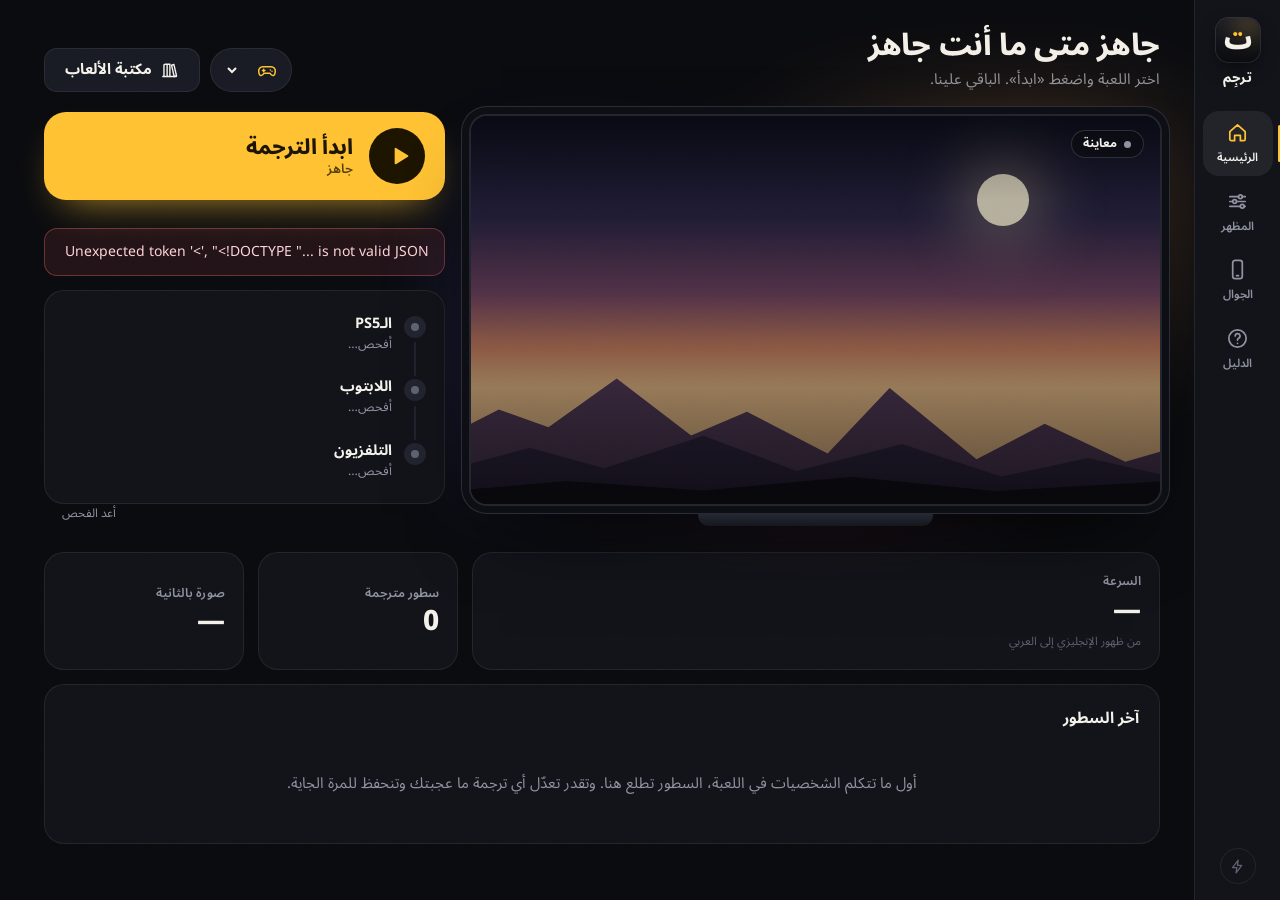
==== commit dc860a07: "Game files and a game library; faster, stricter names - Export a game (names, the player's line fixe" ====
--- a/laptop/tarjim/app/web/index.html
+++ b/laptop/tarjim/app/web/index.html
@@ -41,10 +41,15 @@
         <h1 id="home-title">جاهز متى ما أنت جاهز</h1>
         <p class="sub" id="home-sub">اختر اللعبة واضغط «ابدأ». الباقي علينا.</p>
       </div>
-      <label class="picker" title="اللعبة">
-        <svg viewBox="0 0 24 24"><path d="M7 8h10a5 5 0 0 1 4.9 6l-.5 2.6a2.4 2.4 0 0 1-4.3 1L15.5 16h-7l-1.6 1.6a2.4 2.4 0 0 1-4.3-1L2.1 14A5 5 0 0 1 7 8z"/><path d="M8 11v3M6.5 12.5h3M16 12h.01M18 13.5h.01"/></svg>
-        <select id="game" aria-label="اللعبة"></select>
-      </label>
+      <div class="row">
+        <label class="picker" title="اللعبة">
+          <svg viewBox="0 0 24 24"><path d="M7 8h10a5 5 0 0 1 4.9 6l-.5 2.6a2.4 2.4 0 0 1-4.3 1L15.5 16h-7l-1.6 1.6a2.4 2.4 0 0 1-4.3-1L2.1 14A5 5 0 0 1 7 8z"/><path d="M8 11v3M6.5 12.5h3M16 12h.01M18 13.5h.01"/></svg>
+          <select id="game" aria-label="اللعبة"></select>
+        </label>
+        <button class="btn soft lib-open" title="قوائم أسماء جاهزة لألعاب ما فيها عربي">
+          <svg viewBox="0 0 24 24"><path d="M5 19.5V5.5A1.5 1.5 0 0 1 6.5 4H9v15.5M9 4h3.5v15.5"/><path d="m14.6 5.3 3-.8 3.3 14.4-3 .8z"/><path d="M3.5 19.5h17"/></svg>مكتبة الألعاب
+        </button>
+      </div>
     </header>
 
     <div class="hero" id="stage" data-state="idle">
@@ -82,7 +87,7 @@
         <div class="alert" id="alert" hidden></div>
 
         <ol class="path" id="path">
-          <li id="n-ps5"><span class="pin"></span><div><b>الـPS5</b><small id="n-ps5-t">أفحص…</small></div><em id="n-ps5-s"></em></li>
+          <li id="n-ps5"><span class="pin"></span><div><b id="n-ps5-n">الـPS5</b><small id="n-ps5-t">أفحص…</small></div><em id="n-ps5-s"></em></li>
           <li id="n-pc"><span class="pin"></span><div><b>اللابتوب</b><small id="n-pc-t">أفحص…</small></div><em id="n-pc-s"></em></li>
           <li id="n-tv"><span class="pin"></span><div><b>التلفزيون</b><small id="n-tv-t">أفحص…</small></div><em id="n-tv-s"></em></li>
         </ol>
@@ -121,6 +126,9 @@
           <select id="game2" aria-label="اللعبة"></select>
         </label>
         <button class="btn soft" id="new-game">+ لعبة</button>
+        <button class="btn soft lib-open" title="قوائم أسماء جاهزة لألعاب ما فيها عربي">
+          <svg viewBox="0 0 24 24"><path d="M5 19.5V5.5A1.5 1.5 0 0 1 6.5 4H9v15.5M9 4h3.5v15.5"/><path d="m14.6 5.3 3-.8 3.3 14.4-3 .8z"/><path d="M3.5 19.5h17"/></svg>المكتبة
+        </button>
       </div>
     </header>
 
@@ -214,11 +222,25 @@
 
       <div class="card glossary">
         <div class="card-head">
-          <div><h3>قاموس الأسماء</h3>
+          <div><h3>قاموس الأسماء <span class="count" id="names-count"></span></h3>
           <p class="muted">الاسم مثل ما يطلع بالإنجليزي، وكيف تبيه بالعربي. يثبت في كل السطور حتى لو المترجم فهمه كلمة عادية. علّم ♀ لأسماء النساء عشان تطلع الأفعال مؤنثة.</p></div>
-          <button class="btn soft" id="add-name">+ اسم</button>
-        </div>
+          <div class="row wrap">
+            <button class="btn soft" id="pack-export" title="ملف فيه أسماء اللعبة وترجماتك ومكان الترجمة، تحفظه أو ترسله لغيرك">
+              <svg viewBox="0 0 24 24"><path d="M12 4v11M7.5 11 12 15.5 16.5 11M5 20h14"/></svg>صدّر ملف
+            </button>
+            <button class="btn soft" id="pack-import" title="ملف لعبة من ترجِم: من صديق، أو من جهازك الثاني">
+              <svg viewBox="0 0 24 24"><path d="M12 16V5M7.5 9.5 12 5l4.5 4.5M5 20h14"/></svg>استورد ملف
+            </button>
+            <button class="btn soft" id="add-name">+ اسم</button>
+          </div>
+        </div>
+        <label class="names-find" id="names-find-box" hidden>
+          <svg viewBox="0 0 24 24"><circle cx="11" cy="11" r="6.5"/><path d="m16 16 4 4"/></svg>
+          <input id="names-find" placeholder="ابحث في الأسماء: بالإنجليزي أو بالعربي" aria-label="ابحث في الأسماء">
+        </label>
         <div id="names"></div>
+        <p class="muted names-none" id="names-none" hidden>ما فيه اسم بهالبحث.</p>
+        <input type="file" id="pack-file" accept=".json,application/json,text/plain" hidden>
       </div>
     </div>
   </section>
@@ -313,6 +335,37 @@
   </form>
 </dialog>
 
+<dialog id="dlg-library" class="wide" aria-labelledby="lib-h">
+  <div class="lib" tabindex="-1">
+    <header class="lib-head">
+      <div>
+        <h3 id="lib-h">مكتبة الألعاب</h3>
+        <p class="muted">قوائم أسماء جاهزة لألعاب ما فيها عربي: الشخصيات والأماكن والعصابات مكتوبة صح، والأسماء النسائية معلّمة. اختر لعبتك وتنضاف بضغطة، وتقدر تعدّل أي اسم بعدها.</p>
+      </div>
+      <button class="x" id="lib-close" aria-label="إغلاق">×</button>
+    </header>
+    <label class="names-find">
+      <svg viewBox="0 0 24 24"><circle cx="11" cy="11" r="6.5"/><path d="m16 16 4 4"/></svg>
+      <input id="lib-find" placeholder="ابحث: ريد ديد، GTA، ياكوزا، برسونا…" aria-label="ابحث في المكتبة">
+    </label>
+    <div class="lib-grid" id="lib-grid"></div>
+  </div>
+</dialog>
+
+<dialog id="dlg-import">
+  <form method="dialog" class="dlg">
+    <h3>استيراد ملف لعبة</h3>
+    <div class="imp-card"><b id="imp-title" dir="auto"></b><span class="muted" id="imp-sub"></span></div>
+    <label class="field-head" for="imp-into"><b>تنضاف إلى</b></label>
+    <select class="text" id="imp-into"></select>
+    <p class="muted">الأسماء والسطور الجديدة تنضاف، واللي كتبته أنت يبقى مثل ما هو.</p>
+    <div class="row end">
+      <button class="btn soft" value="cancel">إلغاء</button>
+      <button class="btn" value="ok">استورد</button>
+    </div>
+  </form>
+</dialog>
+
 <dialog id="dlg-ask">
   <form method="dialog" class="dlg">
     <h3 id="ask-title"></h3>
@@ -324,6 +377,7 @@
   </form>
 </dialog>
 
+<script src="xbox.js"></script>
 <script src="app.js"></script>
 </body>
 </html>
--- a/laptop/tarjim/app/web/app.css
+++ b/laptop/tarjim/app/web/app.css
@@ -378,6 +378,14 @@
 .log { margin-top: 12px; display: grid; gap: 4px; max-height: 190px; overflow: auto; font-size: 13.5px; }
 .log div { padding: 5px 12px; border-radius: 9px; background: var(--ink-3); animation: line-in .3s var(--ease); }
 .log .ok { color: var(--live); } .log .fail { color: #ffb3bb; } .log .warn { color: var(--amber); } .log .info, .log .step { color: var(--muted); }
+.kind { max-width: 420px; margin-bottom: 18px; grid-template-columns: 1fr 1fr; }
+.kind button { padding: 12px 6px; font-size: 14.5px; font-weight: 700; }
+.bigcode { display: inline-block; padding: 6px 22px; border-radius: 14px; background: var(--ink); border: 1.5px solid var(--amber); color: var(--amber); font: 800 30px "Segoe UI", sans-serif; letter-spacing: 6px; direction: ltr; user-select: all; }
+.consoles { display: grid; gap: 8px; margin-top: 8px; max-width: 460px; }
+.consoles button { display: flex; justify-content: space-between; align-items: center; gap: 12px; padding: 12px 16px; border-radius: 14px; background: var(--ink-3); border: 1.5px solid transparent; text-align: start; }
+.consoles button:hover { border-color: var(--line-2); }
+.consoles button.on { border-color: var(--amber); }
+.consoles small { color: var(--muted); }
 .ab { display: flex; gap: 12px; margin: 12px 0; }
 .ab i { font-style: normal; flex: 1; padding: 16px; border-radius: 14px; text-align: center; font-weight: 800; font-size: 22px; color: #fff; }
 .ab .a { background: #e600a0; } .ab .b { background: #00c8e6; }
@@ -407,7 +415,7 @@
 .apk-banner { position: fixed; z-index: 30; left: 14px; right: 14px; bottom: calc(84px + env(safe-area-inset-bottom)); height: 46px; border-radius: 14px; background: var(--ink-4); border: 1px solid var(--line-2); display: flex; align-items: center; justify-content: center; gap: 10px; color: var(--paper); text-decoration: none; font-weight: 700; font-size: 14px; box-shadow: 0 16px 30px -14px #000; }
 .apk-banner svg { width: 19px; height: 19px; color: var(--amber); }
 
-.toast { position: fixed; bottom: 26px; left: 50%; transform: translate(-50%, 30px); padding: 9px 20px; border-radius: 999px; background: var(--paper); color: var(--ink); font-weight: 700; box-shadow: 0 16px 40px -14px #000; opacity: 0; transition: .3s var(--ease); pointer-events: none; font-size: 14px; z-index: 60; white-space: nowrap; max-width: 92vw; overflow: hidden; text-overflow: ellipsis; }
+.toast { position: fixed; bottom: 26px; left: 50%; transform: translate(-50%, 30px); padding: 9px 20px; border-radius: 18px; background: var(--paper); color: var(--ink); font-weight: 700; box-shadow: 0 16px 40px -14px #000; opacity: 0; transition: .3s var(--ease); pointer-events: none; font-size: 14px; z-index: 60; width: max-content; max-width: min(92vw, 560px); text-align: center; line-height: 1.55; }
 .toast.on { opacity: 1; transform: translate(-50%, 0); }
 dialog { border: 1px solid var(--line-2); border-radius: 22px; background: var(--ink-3); color: var(--paper); padding: 0; width: min(92vw, 430px); box-shadow: 0 40px 90px -30px #000; }
 dialog::backdrop { background: rgba(5, 6, 10, .72); backdrop-filter: blur(5px); }
@@ -415,6 +423,53 @@
 .dlg { padding: 24px; display: grid; gap: 12px; }
 .dlg h3 { font-size: 18px; }
 .dlg .row { margin-top: 6px; }
+
+/* ---------- names: count and search ---------- */
+.count { color: var(--muted); font-weight: 500; font-size: 13.5px; margin-inline-start: 4px; }
+.row.wrap { flex-wrap: wrap; justify-content: flex-end; }
+.names-find { display: flex; align-items: center; gap: 10px; height: 42px; padding: 0 14px; margin-bottom: 12px; border-radius: var(--r-s); background: var(--ink); border: 1px solid var(--line); transition: border-color .2s; }
+.names-find:focus-within { border-color: rgba(255, 194, 51, .45); }
+.names-find svg { width: 18px; height: 18px; color: var(--dim); flex: none; }
+.names-find input { flex: 1; min-width: 0; background: transparent; border: 0; outline: 0; }
+.name[hidden] { display: none; }
+.names-none { padding: 10px 2px; }
+
+/* ---------- the game library ---------- */
+dialog.wide { width: min(94vw, 1020px); }
+.lib { display: grid; grid-template-rows: auto auto minmax(0, 1fr); gap: 4px; padding: 24px 24px 18px; max-height: min(86vh, 900px); }
+.lib-head { display: flex; justify-content: space-between; align-items: flex-start; gap: 16px; margin-bottom: 12px; }
+.lib-head h3 { font-size: 21px; font-weight: 800; }
+.lib-head p { max-width: 64ch; margin-top: 4px; font-size: 13.5px; }
+.x { width: 40px; height: 40px; border-radius: 12px; font-size: 24px; line-height: 1; color: var(--muted); flex: none; display: grid; place-items: center; }
+.x:hover { background: var(--ink-4); color: var(--paper); }
+.lib-grid { display: grid; grid-template-columns: repeat(auto-fill, minmax(232px, 1fr)); grid-auto-rows: max-content; gap: 12px; overflow-y: auto; padding: 4px 2px 6px; margin: 0 -2px; align-content: start; min-height: 140px; }
+.lib:focus { outline: none; }
+.lib-card {
+  --hue: 40;
+  position: relative; display: grid; grid-template-rows: auto auto auto 1fr auto; padding: 18px 16px 14px; border-radius: 16px; overflow: hidden;
+  background: radial-gradient(120% 90% at 100% 0, hsl(var(--hue) 75% 55% / .17), transparent 60%), var(--ink-2);
+  border: 1px solid var(--line); transition: border-color .2s, transform .25s var(--ease), box-shadow .25s; animation: pop .35s var(--ease);
+}
+.lib-card::before { content: ""; position: absolute; inset: 0 0 auto; height: 3px; background: linear-gradient(90deg, transparent, hsl(var(--hue) 80% 62%)); }
+.lib-card:hover { border-color: var(--line-2); transform: translateY(-2px); box-shadow: 0 18px 34px -22px #000; }
+.lib-top { font-size: 11.5px; color: hsl(var(--hue) 55% 72%); font-weight: 700; letter-spacing: .3px; min-height: 18px; }
+.lib-title { font-family: "Segoe UI", sans-serif; font-size: 15.5px; font-weight: 700; line-height: 1.35; margin-top: 6px; text-align: right; }
+.lib-ar { font-size: 13.5px; color: var(--muted); margin-top: 2px; }
+.lib-note { color: #b9bbc6; font-size: 12.5px; line-height: 1.65; margin-top: 8px; display: -webkit-box; -webkit-line-clamp: 3; -webkit-box-orient: vertical; overflow: hidden; }
+.lib-foot { display: flex; align-items: center; justify-content: space-between; gap: 8px; margin-top: 14px; }
+.chips { display: flex; gap: 5px; flex-wrap: nowrap; min-width: 0; }
+.chip { font-size: 11.5px; padding: 2px 8px; border-radius: 999px; background: var(--ink-4); color: #c3c5cf; white-space: nowrap; }
+.chip.f { color: #ffb3d1; background: rgba(255, 158, 196, .1); }
+.btn.small { height: 36px; padding: 0 15px; border-radius: 11px; font-size: 14px; }
+.btn.done { color: var(--live); border-color: rgba(55, 211, 154, .3); background: rgba(55, 211, 154, .08); opacity: 1; }
+.lib-card.on { border-color: rgba(55, 211, 154, .22); }
+.lib-wait { grid-column: 1 / -1; padding: 34px 10px; text-align: center; }
+.imp-card { display: grid; gap: 2px; padding: 14px 16px; border-radius: 14px; background: var(--ink-2); border: 1px solid var(--line); }
+.imp-card b { font-size: 16px; }
+.dlg .field-head { margin-top: 4px; }
+select.text { cursor: pointer; }
+select.text option { background: var(--ink-3); }
+
 ::-webkit-scrollbar { width: 10px; height: 10px; }
 ::-webkit-scrollbar-thumb { background: var(--ink-4); border-radius: 10px; border: 2px solid transparent; background-clip: padding-box; }
 ::-webkit-scrollbar-thumb:hover { background: #2c303d; border: 2px solid transparent; background-clip: padding-box; }
@@ -457,6 +512,11 @@
   .preview-tools { flex-direction: column; }
   .card-head { flex-wrap: wrap; }
   #names { grid-template-columns: 1fr; }
+  .lib { padding: 18px 14px 12px; max-height: 88vh; }
+  .lib-grid { grid-template-columns: 1fr; }
+  .lib-head h3 { font-size: 19px; }
+  .card-head .row.wrap { width: 100%; justify-content: stretch; }
+  .card-head .row.wrap .btn { flex: 1; padding: 0 12px; }
   .region-box .h { width: 26px; height: 26px; }
   .h.nw { left: -14px; top: -14px; } .h.se { right: -14px; bottom: -14px; } .h.ne { right: -14px; top: -14px; } .h.sw { left: -14px; bottom: -14px; }
   .toast { bottom: calc(92px + env(safe-area-inset-bottom)); }
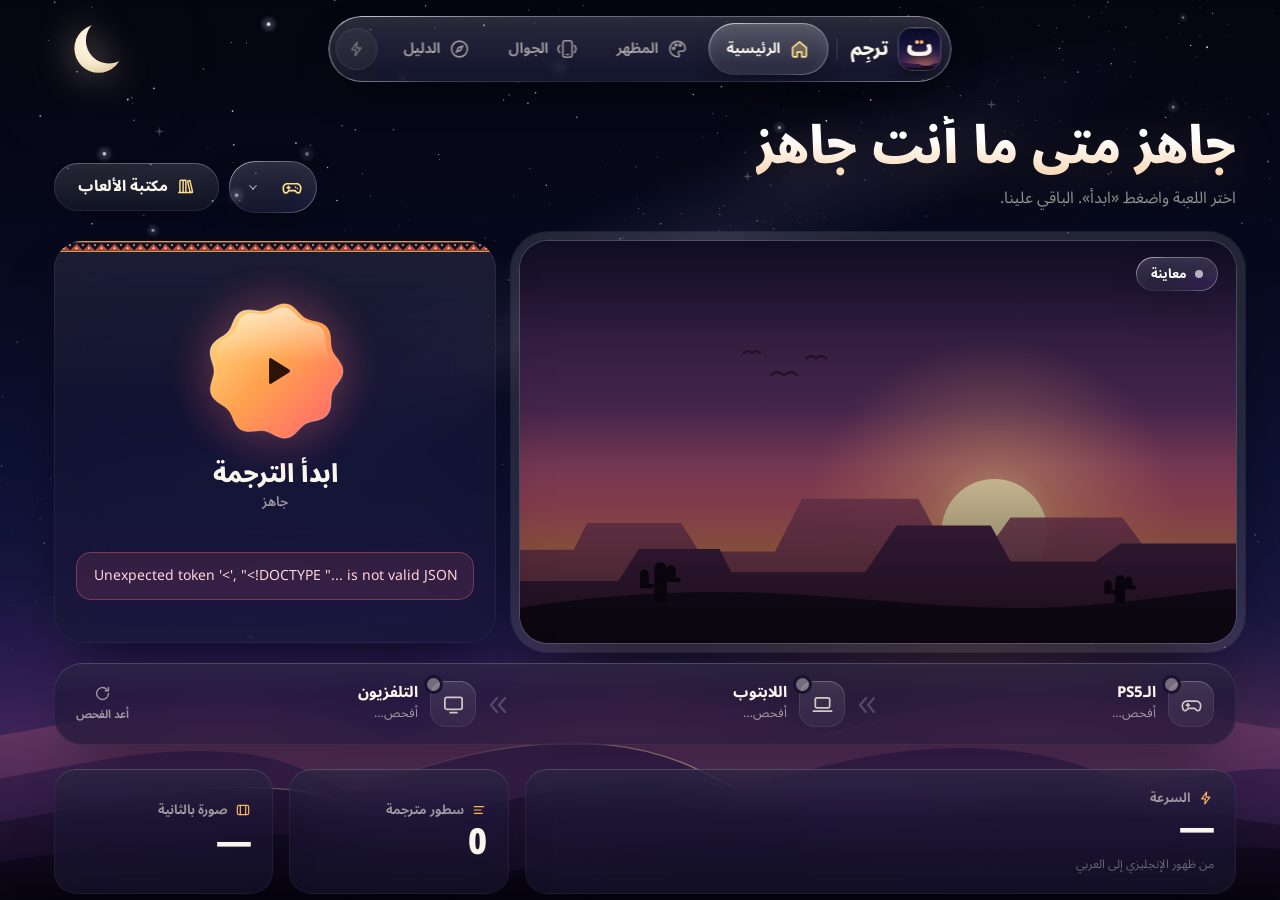
==== commit 076da29f: "A new look for both apps: desert night and liquid glass The page is redrawn from scratch: a night sk" ====
--- a/laptop/tarjim/app/web/index.html
+++ b/laptop/tarjim/app/web/index.html
@@ -3,34 +3,86 @@
 <head>
 <meta charset="utf-8">
 <meta name="viewport" content="width=device-width, initial-scale=1, viewport-fit=cover">
-<meta name="theme-color" content="#0a0b0f">
+<meta name="theme-color" content="#060818">
 <title>ترجِم</title>
 <link rel="icon" href="icon.png">
 <link rel="stylesheet" href="app.css">
 </head>
 <body class="booting">
-<div class="grain" aria-hidden="true"></div>
-
-<aside class="rail">
-  <div class="brand" title="ترجِم"><img src="icon.png" alt=""><span>ترجِم</span></div>
+
+<!-- ======================= the night over the dunes (behind everything) ======================= -->
+<div class="sky" aria-hidden="true">
+  <canvas class="stars" id="stars"></canvas>
+  <div class="milky"></div>
+  <svg class="moon" viewBox="0 0 120 120">
+    <defs>
+      <radialGradient id="moon-lit" cx="38%" cy="34%" r="70%"><stop offset="0" stop-color="#fffaf0"/><stop offset=".7" stop-color="#f6e7c8"/><stop offset="1" stop-color="#e2cfa6"/></radialGradient>
+      <mask id="moon-cut"><rect width="120" height="120" fill="#fff"/><circle cx="78" cy="46" r="40" fill="#000"/></mask>
+    </defs>
+    <circle cx="60" cy="60" r="42" fill="url(#moon-lit)" mask="url(#moon-cut)"/>
+  </svg>
+  <i class="twinkle" style="--x:12%;--y:14%;--d:0s"></i><i class="twinkle" style="--x:31%;--y:8%;--d:1.7s"></i>
+  <i class="twinkle" style="--x:58%;--y:19%;--d:3.1s"></i><i class="twinkle" style="--x:77%;--y:11%;--d:.9s"></i>
+  <i class="twinkle" style="--x:88%;--y:31%;--d:2.4s"></i><i class="twinkle" style="--x:45%;--y:36%;--d:4.2s"></i>
+  <i class="meteor"></i>
+  <div class="dawn"></div>
+  <svg class="dunes" viewBox="0 0 1600 420" preserveAspectRatio="xMidYMax slice">
+    <defs>
+      <linearGradient id="dune-a" x1="0" y1="0" x2="0" y2="1"><stop offset="0" stop-color="#6b3a66"/><stop offset="1" stop-color="#2f1a43"/></linearGradient>
+      <linearGradient id="dune-b" x1="0" y1="0" x2="0" y2="1"><stop offset="0" stop-color="#3f2452"/><stop offset="1" stop-color="#1b1030"/></linearGradient>
+      <linearGradient id="dune-c" x1="0" y1="0" x2="0" y2="1"><stop offset="0" stop-color="#26163a"/><stop offset="1" stop-color="#110a20"/></linearGradient>
+      <linearGradient id="dune-d" x1="0" y1="0" x2="0" y2="1"><stop offset="0" stop-color="#140c24"/><stop offset="1" stop-color="#07050f"/></linearGradient>
+      <linearGradient id="crest" x1="0" y1="0" x2="1" y2="0"><stop offset="0" stop-color="#ffd9b0" stop-opacity="0"/><stop offset=".45" stop-color="#ffd9b0" stop-opacity=".55"/><stop offset="1" stop-color="#ffd9b0" stop-opacity=".1"/></linearGradient>
+    </defs>
+    <path fill="url(#dune-a)" d="M0 214C110 196 214 168 330 176C402 181 444 204 492 220C590 192 712 150 846 160C930 166 984 196 1032 214C1132 186 1248 158 1372 168C1450 174 1520 196 1600 206V420H0Z"/>
+    <path fill="url(#dune-b)" d="M0 268C96 252 190 226 296 236C362 242 398 266 436 286C528 252 640 214 760 226C838 234 884 262 924 284C1018 252 1130 222 1250 232C1330 239 1380 262 1420 280C1480 266 1540 256 1600 256V420H0Z"/>
+    <path fill="none" stroke="url(#crest)" stroke-width="1.6" d="M436 286C528 252 640 214 760 226C838 234 884 262 924 284M1032 214C1132 186 1248 158 1372 168"/>
+    <path fill="url(#dune-c)" d="M0 322C120 300 236 270 362 282C430 288 468 312 506 334C612 296 744 262 880 276C958 284 1004 312 1046 334C1150 302 1262 278 1386 290C1468 298 1530 318 1600 326V420H0Z"/>
+    <path fill="none" stroke="url(#crest)" stroke-width="1.4" d="M0 322C120 300 236 270 362 282C430 288 468 312 506 334M1046 334C1150 302 1262 278 1386 290"/>
+    <path fill="url(#dune-d)" d="M0 372C150 350 300 330 450 340C540 346 590 366 640 384C760 352 900 330 1040 342C1120 349 1170 368 1210 384C1320 360 1460 348 1600 356V420H0Z"/>
+  </svg>
+</div>
+
+<!-- the liquid-glass filters are written here by glass.js, one per size -->
+<svg class="defs" aria-hidden="true" width="0" height="0"><defs id="glass-defs">
+  <linearGradient id="g-sun" x1="0" y1="0" x2="1" y2="1"><stop offset="0" stop-color="#ffe08a"/><stop offset=".48" stop-color="#ffa24f"/><stop offset="1" stop-color="#ff5f6d"/></linearGradient>
+  <linearGradient id="g-night" x1="0" y1="0" x2="1" y2="1"><stop offset="0" stop-color="#3a3170" stop-opacity=".9"/><stop offset="1" stop-color="#151230" stop-opacity=".92"/></linearGradient>
+  <linearGradient id="g-gloss" x1="0" y1="0" x2="0" y2="1"><stop offset="0" stop-color="#fff" stop-opacity=".55"/><stop offset=".45" stop-color="#fff" stop-opacity="0"/></linearGradient>
+  <linearGradient id="g-rim" x1="0" y1="0" x2="1" y2="1"><stop offset="0" stop-color="#fff" stop-opacity=".9"/><stop offset=".35" stop-color="#fff" stop-opacity=".08"/><stop offset=".65" stop-color="#fff" stop-opacity=".05"/><stop offset="1" stop-color="#fff" stop-opacity=".55"/></linearGradient>
+  <linearGradient id="g-spark" gradientUnits="userSpaceOnUse" x1="0" y1="0" x2="200" y2="0"><stop offset="0" stop-color="#ff6b78"/><stop offset=".5" stop-color="#ffa24f"/><stop offset="1" stop-color="#ffe08a"/></linearGradient>
+  <linearGradient id="g-area" x1="0" y1="0" x2="0" y2="1"><stop offset="0" stop-color="#ffb85c" stop-opacity=".32"/><stop offset="1" stop-color="#ffb85c" stop-opacity="0"/></linearGradient>
+</defs></svg>
+
+<div class="edge" aria-hidden="true"></div>
+
+<!-- ======================= the floating glass dock (top on a computer, bottom on a phone) ======================= -->
+<aside class="rail dock lg" id="dock">
+  <div class="brand" title="ترجِم">
+    <span class="mark"><img src="icon.png" alt=""></span>
+    <b>ترجِم</b>
+  </div>
   <nav>
+    <i class="lens" id="lens" aria-hidden="true"></i>
     <button class="nav on" data-view="home">
-      <svg viewBox="0 0 24 24"><path d="M4 11.2 12 4l8 7.2V19a1.5 1.5 0 0 1-1.5 1.5H15v-5.5H9v5.5H5.5A1.5 1.5 0 0 1 4 19z"/></svg><span>الرئيسية</span>
+      <svg viewBox="0 0 24 24"><path class="fill" d="M4.5 10.6 12 4.3l7.5 6.3V19a1.6 1.6 0 0 1-1.6 1.6h-3.4v-5.2h-5v5.2H6.1A1.6 1.6 0 0 1 4.5 19z"/><path d="M4.5 10.6 12 4.3l7.5 6.3V19a1.6 1.6 0 0 1-1.6 1.6h-3.4v-5.2h-5v5.2H6.1A1.6 1.6 0 0 1 4.5 19z"/></svg><span>الرئيسية</span>
     </button>
     <button class="nav" data-view="game">
-      <svg viewBox="0 0 24 24"><path d="M4 7h9M17 7h3M4 12h3M11 12h9M4 17h11M19 17h1"/><circle cx="15" cy="7" r="2"/><circle cx="9" cy="12" r="2"/><circle cx="17" cy="17" r="2"/></svg><span>المظهر</span>
+      <svg viewBox="0 0 24 24"><path class="fill" d="M12 3.6a8.4 8.4 0 0 0 0 16.8c1.3 0 1.9-.8 1.9-1.7 0-1.3-1.1-1.5-1.1-2.6 0-1 .8-1.6 1.8-1.6h2c2 0 3.8-1.4 3.8-3.6C20.4 6.9 16.6 3.6 12 3.6z"/><path d="M12 3.6a8.4 8.4 0 0 0 0 16.8c1.3 0 1.9-.8 1.9-1.7 0-1.3-1.1-1.5-1.1-2.6 0-1 .8-1.6 1.8-1.6h2c2 0 3.8-1.4 3.8-3.6C20.4 6.9 16.6 3.6 12 3.6z"/><circle cx="7.8" cy="11.4" r="1.1"/><circle cx="10.4" cy="7.6" r="1.1"/><circle cx="15" cy="7.8" r="1.1"/></svg><span>المظهر</span>
     </button>
     <button class="nav only-remote" data-view="screen">
-      <svg viewBox="0 0 24 24"><rect x="3" y="5" width="18" height="12" rx="2"/><path d="M8 13h8M10 21h4"/></svg><span>شاشة ثانية</span>
+      <svg viewBox="0 0 24 24"><rect class="fill" x="6.5" y="2.8" width="11" height="18.4" rx="2.8"/><rect x="6.5" y="2.8" width="11" height="18.4" rx="2.8"/><path d="M9.5 10h5M10.5 13h3"/></svg><span>شاشة ثانية</span>
+    </button>
+    <button class="nav only-app" data-view="setup">
+      <svg viewBox="0 0 24 24"><path class="fill" d="M4 7h16v10H4z" opacity="0"/><path d="M4 7h8.5M16.5 7H20M4 12h3.5M11.5 12H20M4 17h10.5M18.5 17H20"/><circle cx="14.5" cy="7" r="2"/><circle cx="9.5" cy="12" r="2"/><circle cx="16.5" cy="17" r="2"/></svg><span>الإعداد</span>
     </button>
     <button class="nav only-local" data-view="phone">
-      <svg viewBox="0 0 24 24"><rect x="7" y="2.5" width="10" height="19" rx="2.5"/><path d="M11 18.5h2"/></svg><span>الجوال</span>
+      <svg viewBox="0 0 24 24"><rect class="fill" x="7" y="3" width="10" height="18" rx="2.6"/><rect x="7" y="3" width="10" height="18" rx="2.6"/><path d="M11 18h2M19.6 8.2a5 5 0 0 1 0 7.6M3.4 15.8a5 5 0 0 1 0-7.6"/></svg><span>الجوال</span>
     </button>
     <button class="nav only-local" data-view="guide">
-      <svg viewBox="0 0 24 24"><circle cx="12" cy="12" r="9"/><path d="M9.6 9.4a2.5 2.5 0 1 1 3.6 2.3c-.8.4-1.2 1-1.2 1.9M12 17h.01"/></svg><span>الدليل</span>
+      <svg viewBox="0 0 24 24"><circle class="fill" cx="12" cy="12" r="8.6"/><circle cx="12" cy="12" r="8.6"/><path d="m15.4 8.6-2.1 4.7-4.7 2.1 2.1-4.7z"/></svg><span>الدليل</span>
     </button>
   </nav>
-  <div class="rail-foot only-local" id="power-chip" title=""><svg viewBox="0 0 24 24"><path d="M13 3 5 13.5h6L10 21l8-10.5h-6z"/></svg></div>
+  <div class="rail-foot only-local" id="power-chip" title=""><svg viewBox="0 0 24 24"><path d="M13 3 5.5 13.2h5.6L10.2 21l7.6-10.3h-5.7z"/></svg></div>
 </aside>
 
 <main>
@@ -42,12 +94,13 @@
         <p class="sub" id="home-sub">اختر اللعبة واضغط «ابدأ». الباقي علينا.</p>
       </div>
       <div class="row">
-        <label class="picker" title="اللعبة">
-          <svg viewBox="0 0 24 24"><path d="M7 8h10a5 5 0 0 1 4.9 6l-.5 2.6a2.4 2.4 0 0 1-4.3 1L15.5 16h-7l-1.6 1.6a2.4 2.4 0 0 1-4.3-1L2.1 14A5 5 0 0 1 7 8z"/><path d="M8 11v3M6.5 12.5h3M16 12h.01M18 13.5h.01"/></svg>
+        <label class="picker lg" title="اللعبة">
+          <svg viewBox="0 0 24 24"><path d="M7.2 8.4h9.6a4.8 4.8 0 0 1 4.7 5.8l-.5 2.4a2.3 2.3 0 0 1-4.1.9L15.3 16H8.7l-1.6 1.5a2.3 2.3 0 0 1-4.1-.9l-.5-2.4a4.8 4.8 0 0 1 4.7-5.8z"/><path d="M8.2 11.2v3M6.7 12.7h3M15.9 12.2h.01M17.9 13.6h.01"/></svg>
           <select id="game" aria-label="اللعبة"></select>
+          <svg class="chev" viewBox="0 0 24 24"><path d="m7 10 5 5 5-5"/></svg>
         </label>
         <button class="btn soft lib-open" title="قوائم أسماء جاهزة لألعاب ما فيها عربي">
-          <svg viewBox="0 0 24 24"><path d="M5 19.5V5.5A1.5 1.5 0 0 1 6.5 4H9v15.5M9 4h3.5v15.5"/><path d="m14.6 5.3 3-.8 3.3 14.4-3 .8z"/><path d="M3.5 19.5h17"/></svg>مكتبة الألعاب
+          <svg viewBox="0 0 24 24"><path d="M5 19.5v-14A1.5 1.5 0 0 1 6.5 4H9v15.5M9 4h3.5v15.5"/><path d="m14.6 5.3 3-.8 3.3 14.4-3 .8z"/><path d="M3.5 19.5h17"/></svg>مكتبة الألعاب
         </button>
       </div>
     </header>
@@ -56,14 +109,28 @@
       <div class="tvset">
         <div class="glow" aria-hidden="true"></div>
         <div class="tv-frame">
-          <div class="scene" aria-hidden="true">
-            <i class="moon"></i>
-            <svg class="hills h1" viewBox="0 0 1200 300" preserveAspectRatio="none"><path d="M0 300V190l90-48 80 30 110-82 120 96 90-40 130 70 100-110 140 120 110-60 130 64 100-30v180z"/></svg>
-            <svg class="hills h2" viewBox="0 0 1200 300" preserveAspectRatio="none"><path d="M0 300V230l140-50 120 44 160-70 150 76 170-58 160 70 140-40 160 48v50z"/></svg>
-            <svg class="hills h3" viewBox="0 0 1200 300" preserveAspectRatio="none"><path d="M0 300v-40l200-34 220 30 240-44 230 46 310-36v78z"/></svg>
-          </div>
+          <svg class="scene" viewBox="0 0 1600 900" preserveAspectRatio="xMidYMid slice" aria-hidden="true">
+            <defs>
+              <linearGradient id="tv-sky" x1="0" y1="0" x2="0" y2="1"><stop offset="0" stop-color="#1c1642"/><stop offset=".42" stop-color="#5a2b63"/><stop offset=".66" stop-color="#c4506a"/><stop offset=".8" stop-color="#f28a58"/><stop offset=".92" stop-color="#ffc477"/></linearGradient>
+              <radialGradient id="tv-sunglow" cx=".5" cy=".5" r=".5"><stop offset="0" stop-color="#ffe6a8" stop-opacity=".9"/><stop offset=".35" stop-color="#ffb470" stop-opacity=".45"/><stop offset="1" stop-color="#ff8a5c" stop-opacity="0"/></radialGradient>
+            </defs>
+            <rect width="1600" height="900" fill="url(#tv-sky)"/>
+            <circle class="sunglow" cx="1060" cy="640" r="420" fill="url(#tv-sunglow)"/>
+            <circle cx="1060" cy="650" r="118" fill="#ffe7ae"/>
+            <path fill="#8d3f62" d="M0 690h120l30-60h210l40 64h170l60-118h260l50 92h120l36-50h250l60 80h194v302H0z" opacity=".9"/>
+            <path fill="#4c2150" d="M0 760h220l46-72h180l26 52h300l70-104h210l44 80h190l56-40h258v374H0z"/>
+            <path fill="#1d0f2a" d="M0 820c180-30 400-44 620-30s420 40 620 26c140-10 260-30 360-40v124H0z"/>
+            <g fill="#120818">
+              <path d="M300 806v-74a14 14 0 0 1 28 0v74zm-32-40v-22a10 10 0 0 1 20 0v22zm60-14v-18a10 10 0 0 1 20 0v18z"/>
+              <path d="M268 766h30v10h-30zm60-14h30v10h-30z"/>
+              <path d="M1330 810v-52a11 11 0 0 1 22 0v52zm-24-28v-16a8 8 0 0 1 16 0v16zm46-10v-14a8 8 0 0 1 16 0v14zm-46 8h24v8h-24zm46-10h24v8h-24z"/>
+            </g>
+            <g class="birds" fill="none" stroke="#2a1430" stroke-width="5" stroke-linecap="round">
+              <path d="M560 300q16-14 30 0q14-14 30 0"/><path d="M640 262q12-10 22 0q10-10 22 0"/><path d="M500 250q10-8 18 0q8-8 18 0"/>
+            </g>
+          </svg>
           <div class="tv-top">
-            <span class="badge" id="tv-badge"><i></i><b id="tv-badge-t">معاينة</b></span>
+            <span class="badge lg" id="tv-badge"><i></i><b id="tv-badge-t">معاينة</b></span>
             <span class="tv-clock" id="tv-clock"></span>
           </div>
           <div class="subs">
@@ -71,43 +138,60 @@
             <div class="tv-ar" id="tv-ar"></div>
           </div>
         </div>
-        <div class="tv-stand" aria-hidden="true"></div>
       </div>
 
       <aside class="deck">
+        <div class="sadu" aria-hidden="true"></div>
         <button class="go" id="orb" aria-label="تشغيل الترجمة">
-          <span class="go-ic">
-            <svg class="ic-play" viewBox="0 0 24 24"><path d="M8 5.2v13.6a.8.8 0 0 0 1.2.7l11-6.8a.8.8 0 0 0 0-1.4l-11-6.8a.8.8 0 0 0-1.2.7z"/></svg>
-            <svg class="ic-stop" viewBox="0 0 24 24"><rect x="6" y="6" width="12" height="12" rx="2.5"/></svg>
-            <i class="ic-spin"></i>
+          <span class="go-blob">
+            <i class="go-halo" aria-hidden="true"></i>
+            <svg class="blob" viewBox="0 0 200 200" aria-hidden="true">
+              <path class="shape sun" fill="url(#g-sun)"/>
+              <path class="shape night" fill="url(#g-night)"/>
+              <path class="shape gloss" fill="url(#g-gloss)"/>
+              <path class="shape rim" fill="none" stroke="url(#g-rim)" stroke-width="1.6"/>
+            </svg>
+            <span class="go-ic">
+              <svg class="ic-play" viewBox="0 0 24 24"><path d="M8.6 5.6v12.8a.9.9 0 0 0 1.4.8l10.1-6.4a.9.9 0 0 0 0-1.6L10 4.8a.9.9 0 0 0-1.4.8z"/></svg>
+              <svg class="ic-stop" viewBox="0 0 24 24"><rect x="6.5" y="6.5" width="11" height="11" rx="3"/></svg>
+            </span>
           </span>
           <span class="go-t"><b id="orb-title">ابدأ الترجمة</b><small id="orb-step">جاهز</small></span>
         </button>
         <div class="progress" id="progress" aria-hidden="true"><i></i><i></i><i></i></div>
         <div class="alert" id="alert" hidden></div>
 
+        <button class="btn soft only-app" id="rest">
+          <svg viewBox="0 0 24 24"><path d="M20 14.5A8 8 0 0 1 9.5 4a8 8 0 1 0 10.5 10.5z"/></svg>عتّم الشاشة ووفّر البطارية
+        </button>
+      </aside>
+
+      <div class="chain">
         <ol class="path" id="path">
-          <li id="n-ps5"><span class="pin"></span><div><b id="n-ps5-n">الـPS5</b><small id="n-ps5-t">أفحص…</small></div><em id="n-ps5-s"></em></li>
-          <li id="n-pc"><span class="pin"></span><div><b>اللابتوب</b><small id="n-pc-t">أفحص…</small></div><em id="n-pc-s"></em></li>
-          <li id="n-tv"><span class="pin"></span><div><b>التلفزيون</b><small id="n-tv-t">أفحص…</small></div><em id="n-tv-s"></em></li>
+          <li id="n-ps5"><span class="pin"><svg viewBox="0 0 24 24"><path d="M7.2 8.4h9.6a4.8 4.8 0 0 1 4.7 5.8l-.5 2.4a2.3 2.3 0 0 1-4.1.9L15.3 16H8.7l-1.6 1.5a2.3 2.3 0 0 1-4.1-.9l-.5-2.4a4.8 4.8 0 0 1 4.7-5.8z"/><path d="M8.2 11.2v3M6.7 12.7h3"/></svg></span><div><b id="n-ps5-n">الـPS5</b><small id="n-ps5-t">أفحص…</small></div><em id="n-ps5-s"></em></li>
+          <li id="n-pc"><span class="pin"><svg class="ic-laptop" viewBox="0 0 24 24"><rect x="4.5" y="5" width="15" height="10.5" rx="1.6"/><path d="M2.5 19h19"/></svg><svg class="ic-phone" viewBox="0 0 24 24"><rect x="7" y="3" width="10" height="18" rx="2.6"/><path d="M11 18h2"/></svg></span><div><b id="n-pc-n">اللابتوب</b><small id="n-pc-t">أفحص…</small></div><em id="n-pc-s"></em></li>
+          <li id="n-tv"><span class="pin"><svg viewBox="0 0 24 24"><rect x="3" y="4.5" width="18" height="12.5" rx="2"/><path d="M8.5 20.5h7"/></svg></span><div><b>التلفزيون</b><small id="n-tv-t">أفحص…</small></div><em id="n-tv-s"></em></li>
         </ol>
-        <button class="textbtn" id="recheck">أعد الفحص</button>
-      </aside>
+        <button class="textbtn" id="recheck" title="أعد الفحص"><svg viewBox="0 0 24 24"><path d="M19.5 12a7.5 7.5 0 1 1-2.2-5.3M19.5 4.5v4h-4"/></svg><span>أعد الفحص</span></button>
+      </div>
     </div>
 
     <div class="stats">
       <div class="stat wide">
-        <div><span>السرعة</span><b id="s-ms">—</b><small>من ظهور الإنجليزي إلى العربي</small></div>
+        <div class="stat-n">
+          <span><svg viewBox="0 0 24 24"><path d="M13 3 5.5 13.2h5.6L10.2 21l7.6-10.3h-5.7z"/></svg>السرعة</span>
+          <b id="s-ms">—</b><small>من ظهور الإنجليزي إلى العربي</small>
+        </div>
         <svg id="spark" viewBox="0 0 200 48" preserveAspectRatio="none" aria-hidden="true"><path class="area" d=""/><path class="line" d=""/></svg>
       </div>
-      <div class="stat"><span>سطور مترجمة</span><b id="s-lines">0</b></div>
-      <div class="stat"><span>صورة بالثانية</span><b id="s-fps">—</b></div>
+      <div class="stat"><span><svg viewBox="0 0 24 24"><path d="M5 7h14M5 12h10M5 17h12"/></svg>سطور مترجمة</span><b id="s-lines">0</b></div>
+      <div class="stat"><span><svg viewBox="0 0 24 24"><rect x="3.5" y="5" width="17" height="14" rx="2.5"/><path d="M8 5v14M16 5v14"/></svg>صورة بالثانية</span><b id="s-fps">—</b></div>
     </div>
 
     <div class="card feed">
       <div class="card-head">
         <h3>آخر السطور</h3>
-        <span class="muted" id="feed-count"></span>
+        <span class="chip" id="feed-count"></span>
       </div>
       <ol id="feed"><li class="empty">أول ما تتكلم الشخصيات في اللعبة، السطور تطلع هنا. وتقدر تعدّل أي ترجمة ما عجبتك وتنحفظ للمرة الجاية.</li></ol>
     </div>
@@ -121,13 +205,14 @@
         <p class="sub">كل تغيير ينحفظ لحاله، ولو الترجمة شغّالة يتطبّق على التلفزيون فوراً.</p>
       </div>
       <div class="row">
-        <label class="picker" title="اللعبة">
-          <svg viewBox="0 0 24 24"><path d="M7 8h10a5 5 0 0 1 4.9 6l-.5 2.6a2.4 2.4 0 0 1-4.3 1L15.5 16h-7l-1.6 1.6a2.4 2.4 0 0 1-4.3-1L2.1 14A5 5 0 0 1 7 8z"/><path d="M8 11v3M6.5 12.5h3M16 12h.01M18 13.5h.01"/></svg>
+        <label class="picker lg" title="اللعبة">
+          <svg viewBox="0 0 24 24"><path d="M7.2 8.4h9.6a4.8 4.8 0 0 1 4.7 5.8l-.5 2.4a2.3 2.3 0 0 1-4.1.9L15.3 16H8.7l-1.6 1.5a2.3 2.3 0 0 1-4.1-.9l-.5-2.4a4.8 4.8 0 0 1 4.7-5.8z"/><path d="M8.2 11.2v3M6.7 12.7h3M15.9 12.2h.01M17.9 13.6h.01"/></svg>
           <select id="game2" aria-label="اللعبة"></select>
+          <svg class="chev" viewBox="0 0 24 24"><path d="m7 10 5 5 5-5"/></svg>
         </label>
-        <button class="btn soft" id="new-game">+ لعبة</button>
+        <button class="btn soft" id="new-game"><svg viewBox="0 0 24 24"><path d="M12 5v14M5 12h14"/></svg>لعبة</button>
         <button class="btn soft lib-open" title="قوائم أسماء جاهزة لألعاب ما فيها عربي">
-          <svg viewBox="0 0 24 24"><path d="M5 19.5V5.5A1.5 1.5 0 0 1 6.5 4H9v15.5M9 4h3.5v15.5"/><path d="m14.6 5.3 3-.8 3.3 14.4-3 .8z"/><path d="M3.5 19.5h17"/></svg>المكتبة
+          <svg viewBox="0 0 24 24"><path d="M5 19.5v-14A1.5 1.5 0 0 1 6.5 4H9v15.5M9 4h3.5v15.5"/><path d="m14.6 5.3 3-.8 3.3 14.4-3 .8z"/><path d="M3.5 19.5h17"/></svg>المكتبة
         </button>
       </div>
     </header>
@@ -137,9 +222,12 @@
         <div class="card preview">
           <div class="preview-box"><img id="preview" alt="معاينة الترجمة"><div class="shimmer" id="preview-load"></div></div>
           <div class="preview-tools">
-            <input class="text" id="preview-text" value="يجب أن نغادر قبل وصول العاصفة." aria-label="نص المعاينة">
+            <label class="field-input">
+              <svg viewBox="0 0 24 24"><path d="M4 20h4l10.5-10.5a2.1 2.1 0 0 0-3-3L5 17z"/><path d="m14 8 3 3"/></svg>
+              <input id="preview-text" value="يجب أن نغادر قبل وصول العاصفة." aria-label="نص المعاينة">
+            </label>
             <button class="btn soft" id="try-tv" title="يعرض السطر على التلفزيون 8 ثواني">
-              <svg viewBox="0 0 24 24"><rect x="3" y="5" width="18" height="12" rx="2"/><path d="M9 21h6"/></svg>جرّب على التلفزيون
+              <svg viewBox="0 0 24 24"><rect x="3" y="4.5" width="18" height="12.5" rx="2"/><path d="M8.5 20.5h7"/></svg>جرّب على التلفزيون
             </button>
           </div>
         </div>
@@ -148,7 +236,7 @@
 
       <div class="studio-controls">
         <div class="card">
-          <div class="card-head"><h3>الشكل</h3></div>
+          <div class="card-head"><h3><i class="h-ic"><svg viewBox="0 0 24 24"><rect x="3.5" y="5" width="17" height="14" rx="3"/><path d="M7.5 15h9"/></svg></i>الشكل</h3></div>
           <div class="field">
             <div class="field-head"><b>وش يصير بالإنجليزي؟</b></div>
             <div class="seg" id="bg">
@@ -181,7 +269,7 @@
         </div>
 
         <div class="card">
-          <div class="card-head"><h3>الخط</h3><span id="size-val" class="muted"></span></div>
+          <div class="card-head"><h3><i class="h-ic"><svg viewBox="0 0 24 24"><path d="M5 19 10.5 5h3L19 19M7.6 13.5h8.8"/></svg></i>الخط</h3><span id="size-val" class="chip"></span></div>
           <div class="fonts" id="fonts"></div>
           <div class="field">
             <label class="switch"><input type="checkbox" id="size-auto"><i></i><span>حجم تلقائي <small>يقيس خط اللعبة مرة ويثبّته</small></span></label>
@@ -190,7 +278,7 @@
         </div>
 
         <div class="card">
-          <div class="card-head"><h3>التوقيت</h3></div>
+          <div class="card-head"><h3><i class="h-ic"><svg viewBox="0 0 24 24"><circle cx="12" cy="13" r="7.5"/><path d="M12 9.5V13l2.5 2M10 3h4"/></svg></i>التوقيت</h3></div>
           <label class="switch"><input type="checkbox" id="typewriter"><i></i>
             <span>اللعبة تكتب النص حرف حرف <small>فعّلها لو الترجمة تطلع قبل ما يكتمل السطر.</small></span></label>
           <div class="field">
@@ -203,10 +291,10 @@
 
       <div class="card region">
         <div class="card-head">
-          <div><h3>وين يقرأ البرنامج؟</h3>
+          <div><h3><i class="h-ic"><svg viewBox="0 0 24 24"><path d="M4 8V5.5A1.5 1.5 0 0 1 5.5 4H8M16 4h2.5A1.5 1.5 0 0 1 20 5.5V8M20 16v2.5a1.5 1.5 0 0 1-1.5 1.5H16M8 20H5.5A1.5 1.5 0 0 1 4 18.5V16"/><path d="M8 13h8"/></svg></i>وين يقرأ البرنامج؟</h3>
           <p class="muted">اسحب الإطار فوق المكان اللي تطلع فيه ترجمة اللعبة. اللي برّاه ما ينقرأ، فما يلقط القوايم والعدّادات.</p></div>
           <div class="row">
-            <button class="btn soft" id="region-shot">حدّث الصورة</button>
+            <button class="btn soft" id="region-shot"><svg viewBox="0 0 24 24"><path d="M19.5 12a7.5 7.5 0 1 1-2.2-5.3M19.5 4.5v4h-4"/></svg>حدّث الصورة</button>
             <button class="btn soft" id="region-reset">الافتراضي</button>
           </div>
         </div>
@@ -222,7 +310,7 @@
 
       <div class="card glossary">
         <div class="card-head">
-          <div><h3>قاموس الأسماء <span class="count" id="names-count"></span></h3>
+          <div><h3><i class="h-ic"><svg viewBox="0 0 24 24"><circle cx="9" cy="8.5" r="3.5"/><path d="M3 19.5a6 6 0 0 1 12 0M16 5.5a3.5 3.5 0 0 1 0 6.5M18.5 19.5a6 6 0 0 0-2.5-4.8"/></svg></i>قاموس الأسماء <span class="count" id="names-count"></span></h3>
           <p class="muted">الاسم مثل ما يطلع بالإنجليزي، وكيف تبيه بالعربي. يثبت في كل السطور حتى لو المترجم فهمه كلمة عادية. علّم ♀ لأسماء النساء عشان تطلع الأفعال مؤنثة.</p></div>
           <div class="row wrap">
             <button class="btn soft" id="pack-export" title="ملف فيه أسماء اللعبة وترجماتك ومكان الترجمة، تحفظه أو ترسله لغيرك">
@@ -231,7 +319,7 @@
             <button class="btn soft" id="pack-import" title="ملف لعبة من ترجِم: من صديق، أو من جهازك الثاني">
               <svg viewBox="0 0 24 24"><path d="M12 16V5M7.5 9.5 12 5l4.5 4.5M5 20h14"/></svg>استورد ملف
             </button>
-            <button class="btn soft" id="add-name">+ اسم</button>
+            <button class="btn" id="add-name"><svg viewBox="0 0 24 24"><path d="M12 5v14M5 12h14"/></svg>اسم</button>
           </div>
         </div>
         <label class="names-find" id="names-find-box" hidden>
@@ -251,6 +339,48 @@
       <div class="second-state" id="second-state">الترجمة واقفة</div>
       <div class="second-ar" id="second-ar">حط الجوال قدّامك: كل سطر يترجم يطلع هنا بخط كبير.</div>
       <div class="second-en" id="second-en" dir="ltr"></div>
+    </div>
+  </section>
+
+  <!-- ================================ SETUP (inside the phone app) ================================ -->
+  <section class="view" id="view-setup">
+    <header class="top">
+      <div class="top-title">
+        <h1>الإعداد</h1>
+        <p class="sub">مرة وحدة بس. بعدها زر واحد.</p>
+      </div>
+    </header>
+    <div class="setup-grid">
+      <div class="card">
+        <div class="card-head"><h3><i class="h-ic"><svg viewBox="0 0 24 24"><rect x="3" y="4.5" width="18" height="12.5" rx="2"/><path d="M8.5 20.5h7"/></svg></i>التلفزيون</h3><span class="muted" id="su-tv-state"></span></div>
+        <input class="text ltr" id="su-tv" placeholder="192.168.1.50" inputmode="decimal" maxlength="15" aria-label="عنوان التلفزيون">
+        <p class="muted">افتح تطبيق «ترجِم» على التلفزيون وتلقى العنوان مكتوب بالأصفر. لو التطبيق مو على التلفزيون، يتثبّت مرة وحدة من نسخة الكمبيوتر.</p>
+      </div>
+      <div class="card" id="su-xbox" hidden></div>
+      <div class="card" id="su-ps5card">
+        <div class="seg kind" id="kind"><button data-v="ps5" class="on">PlayStation 5</button><button data-v="xbox">Xbox</button></div>
+        <div class="card-head"><h3><i class="h-ic"><svg viewBox="0 0 24 24"><path d="M7.2 8.4h9.6a4.8 4.8 0 0 1 4.7 5.8l-.5 2.4a2.3 2.3 0 0 1-4.1.9L15.3 16H8.7l-1.6 1.5a2.3 2.3 0 0 1-4.1-.9l-.5-2.4a4.8 4.8 0 0 1 4.7-5.8z"/><path d="M8.2 11.2v3M6.7 12.7h3"/></svg></i>الـPS5</h3><span class="muted" id="su-ps5-state"></span></div>
+        <input class="text ltr" id="su-ps5" placeholder="192.168.1.60" inputmode="decimal" maxlength="15" aria-label="عنوان الـPS5">
+        <p class="muted">في الـPS5: الإعدادات ‹ الشبكة ‹ عرض حالة الاتصال ‹ عنوان IP.</p>
+        <div class="linked" id="su-linked"></div>
+        <ol class="todo">
+          <li><div>على الـPS5 أضف مستخدم بحساب PSN <b>ثاني</b> (مجاني)، وفعّل: <span class="path">الإعدادات ‹ النظام ‹ اللعب عن بُعد ‹ تمكين اللعب عن بُعد</span></div></li>
+          <li><div>اضغط الزر تحت وسجّل دخول <b>بالحساب الثاني</b> في صفحة Sony. ترجِم ياخذ معرّف الحساب لحاله.</div></li>
+          <li><div>على الـPS5 بالحساب الثاني: <span class="path">الإعدادات ‹ النظام ‹ اللعب عن بُعد ‹ ربط جهاز</span> واكتب الأرقام الثمانية في الجوال.</div></li>
+        </ol>
+        <button class="btn" id="su-link">اربط الـPS5</button>
+        <button class="textbtn" id="su-relogin" hidden>استخدم حساب ثاني غير هذا</button>
+        <p class="muted">ليش حساب ثاني؟ لو اتصل الجوال بنفس الحساب اللي تلعب فيه، الـPS5 يفصل يدك. الحساب الثاني للنسخة بس.</p>
+      </div>
+      <div class="card">
+        <div class="card-head"><h3><i class="h-ic"><svg viewBox="0 0 24 24"><rect x="3" y="7" width="15" height="10" rx="2.5"/><path d="M21 10.5v3M7 10.5v3"/></svg></i>عشان ما يتأخر ولا يفصل</h3></div>
+        <ol class="todo">
+          <li><div><b>شبّك الشاحن.</b> الترجمة شغل متواصل.</div></li>
+          <li><div><b>لا تقفل شاشة الجوال.</b> أندرويد يبطّئ التطبيق لو انطفت الشاشة (الترجمة تتأخر ثانية ونص ثم يفصل). استخدم زر «عتّم الشاشة» في الرئيسية: الشاشة تصير سوداء وما تستهلك شي تقريباً.</div></li>
+          <li><div><b>اسمح له يشتغل بدون قيود.</b> <span id="su-batt-state" class="muted"></span>
+            <div class="action"><button class="btn soft" id="su-batt">اسمح</button></div></div></li>
+        </ol>
+      </div>
     </div>
   </section>
 
@@ -283,7 +413,7 @@
         </div>
       </div>
       <div class="card">
-        <div class="card-head"><h3>الأجهزة المربوطة</h3></div>
+        <div class="card-head"><h3><i class="h-ic"><svg viewBox="0 0 24 24"><rect x="7" y="3" width="10" height="18" rx="2.6"/><path d="M11 18h2"/></svg></i>الأجهزة المربوطة</h3></div>
         <div id="phone-devices"><p class="muted">ما فيه جوال مربوط.</p></div>
       </div>
     </div>
@@ -301,7 +431,7 @@
     <div class="card guide-body" id="guide-body"></div>
     <div class="guide-nav">
       <button class="btn soft" id="g-prev">السابق</button>
-      <span class="muted" id="g-pos"></span>
+      <span class="chip" id="g-pos"></span>
       <button class="btn" id="g-next">التالي</button>
     </div>
   </section>
@@ -309,22 +439,31 @@
 
 <!-- pairing screen for a phone that is not trusted yet -->
 <div class="pair" id="pair" hidden>
-  <img src="icon.png" alt="">
-  <h2>اربط الجوال بترجِم</h2>
-  <p>في ترجِم على اللابتوب افتح <b>«الجوال»</b> واكتب الرمز اللي تشوفه هناك.</p>
-  <input id="pair-pin" inputmode="numeric" autocomplete="one-time-code" maxlength="6" placeholder="••••••" dir="ltr" aria-label="رمز الربط">
-  <button class="btn" id="pair-go">اربط</button>
-  <div class="alert" id="pair-err" hidden></div>
+  <div class="pair-card">
+    <div class="sadu" aria-hidden="true"></div>
+    <span class="mark big"><img src="icon.png" alt=""></span>
+    <h2>اربط الجوال بترجِم</h2>
+    <p>في ترجِم على اللابتوب افتح <b>«الجوال»</b> واكتب الرمز اللي تشوفه هناك.</p>
+    <input id="pair-pin" inputmode="numeric" autocomplete="one-time-code" maxlength="6" placeholder="••••••" dir="ltr" aria-label="رمز الربط">
+    <button class="btn" id="pair-go">اربط</button>
+    <div class="alert" id="pair-err" hidden></div>
+  </div>
 </div>
 
-<a class="apk-banner" id="apk-banner" href="/tarjim.apk" hidden>
+<a class="apk-banner lg" id="apk-banner" href="/tarjim.apk" hidden>
   <svg viewBox="0 0 24 24"><path d="M12 4v11M7.5 11 12 15.5 16.5 11M5 20h14"/></svg>نزّل تطبيق أندرويد
 </a>
 
-<div class="toast" id="toast" role="status"></div>
+<div class="rest" id="rest-screen" hidden>
+  <div class="rest-line" id="rest-line"></div>
+  <div class="rest-hint">اضغط مرتين للرجوع</div>
+</div>
+
+<div class="toast lg" id="toast" role="status" popover="manual"></div>
 
 <dialog id="dlg-new">
   <form method="dialog" class="dlg">
+    <div class="sadu" aria-hidden="true"></div>
     <h3>لعبة جديدة</h3>
     <p class="muted">اكتب اسم اللعبة. كل لعبة لها شكلها وقاموس أسمائها.</p>
     <input class="text" id="new-title" placeholder="مثال: Silent Hill 2" dir="auto" maxlength="60">
@@ -342,7 +481,7 @@
         <h3 id="lib-h">مكتبة الألعاب</h3>
         <p class="muted">قوائم أسماء جاهزة لألعاب ما فيها عربي: الشخصيات والأماكن والعصابات مكتوبة صح، والأسماء النسائية معلّمة. اختر لعبتك وتنضاف بضغطة، وتقدر تعدّل أي اسم بعدها.</p>
       </div>
-      <button class="x" id="lib-close" aria-label="إغلاق">×</button>
+      <button class="x" id="lib-close" aria-label="إغلاق"><svg viewBox="0 0 24 24"><path d="M6 6l12 12M18 6 6 18"/></svg></button>
     </header>
     <label class="names-find">
       <svg viewBox="0 0 24 24"><circle cx="11" cy="11" r="6.5"/><path d="m16 16 4 4"/></svg>
@@ -354,6 +493,7 @@
 
 <dialog id="dlg-import">
   <form method="dialog" class="dlg">
+    <div class="sadu" aria-hidden="true"></div>
     <h3>استيراد ملف لعبة</h3>
     <div class="imp-card"><b id="imp-title" dir="auto"></b><span class="muted" id="imp-sub"></span></div>
     <label class="field-head" for="imp-into"><b>تنضاف إلى</b></label>
@@ -377,6 +517,7 @@
   </form>
 </dialog>
 
+<script src="glass.js"></script>
 <script src="xbox.js"></script>
 <script src="app.js"></script>
 </body>
--- a/laptop/tarjim/app/web/app.css
+++ b/laptop/tarjim/app/web/app.css
@@ -1,528 +1,901 @@
-@font-face { font-family: "Tarjim UI"; src: url("/fonts/NotoSansArabic-VF.ttf"); font-weight: 100 900; font-display: swap; }
+@font-face { font-family: "Tarjim UI"; src: url("/fonts/NotoSansArabic-VF.ttf"); font-weight: 100 900; font-stretch: 62% 100%; font-display: swap; }
 @font-face { font-family: "Harmattan"; src: url("/fonts/Harmattan-Regular.ttf"); font-display: swap; }
 @font-face { font-family: "Harmattan Bold"; src: url("/fonts/Harmattan-Bold.ttf"); font-display: swap; }
 @font-face { font-family: "Noto Naskh"; src: url("/fonts/NotoNaskhArabic-VF.ttf"); font-weight: 400 700; font-display: swap; }
 
-/* Cinema-room palette: near-black, warm paper white, one accent (subtitle amber). */
+/*
+ * "Desert night": the app sits under a night sky over the dunes. The controls that float
+ * (the dock, the game picker, the start button, sheets) are liquid glass; the content is
+ * set on calmer, darker panels so it stays easy to read. One warm accent, the colour of
+ * dawn, for everything you press; mint for "working", coral for "stop" and errors.
+ */
 :root {
-  --ink: #0a0b0f;
-  --ink-2: #111319;
-  --ink-3: #181b23;
-  --ink-4: #20232e;
-  --line: rgba(243, 241, 234, .08);
-  --line-2: rgba(243, 241, 234, .15);
-  --paper: #f3f1ea;
-  --muted: #8e919f;
-  --dim: #5d6070;
-  --amber: #ffc233;
-  --amber-ink: #1c1400;
-  --live: #37d39a;
-  --bad: #ff6470;
-  --r: 20px;
-  --r-s: 13px;
+  color-scheme: dark;
+  --night-0: #04050e;
+  --night-1: #070a1c;
+  --night-2: #0f1236;
+  --ink: #fbf6ec;
+  --ink-2: rgba(251, 246, 236, .78);
+  --ink-3: rgba(251, 246, 236, .56);
+  --ink-4: rgba(251, 246, 236, .36);
+  --sun: #ffb35c;
+  --sun-hi: #ffe08a;
+  --ember: #ff6d62;
+  --sun-grad: linear-gradient(135deg, #ffe08a 0%, #ffae58 45%, #ff6d6d 100%);
+  --sun-ink: #2b1305;
+  --oasis: #62e6b6;
+  --coral: #ff6b78;
+  --rose: #ff9ec4;
+  --panel: rgba(17, 15, 40, .6);
+  --panel-solid: #15132f;
+  --raise: rgba(255, 255, 255, .05);
+  --raise-2: rgba(255, 255, 255, .085);
+  --raise-3: rgba(255, 255, 255, .13);
+  --hair: rgba(255, 255, 255, .08);
+  --hair-2: rgba(255, 255, 255, .15);
+  --r-xl: 34px;
+  --r-l: 28px;
+  --r-m: 22px;
+  --r-s: 15px;
   --ease: cubic-bezier(.2, .8, .2, 1);
-  --rail: 86px;
-}
+  --spring: cubic-bezier(.32, 1.42, .52, 1);
+  --shadow: 0 26px 60px -28px rgba(2, 1, 12, .85);
+  --sadu: url("data:image/svg+xml,%3Csvg xmlns='http://www.w3.org/2000/svg' width='28' height='12' viewBox='0 0 28 12'%3E%3Crect width='28' height='12' fill='%23140c22'/%3E%3Crect width='28' height='1.5' fill='%23e8a74e'/%3E%3Crect y='10.5' width='28' height='1.5' fill='%23e8a74e'/%3E%3Cpath d='M0 10.5 7 3l7 7.5zM14 10.5 21 3l7 7.5z' fill='%23c8503c'/%3E%3Cpath d='M7 6.2l1.6 1.6L7 9.4 5.4 7.8zM21 6.2l1.6 1.6L21 9.4l-1.6-1.6z' fill='%23f6e7c8'/%3E%3Cpath d='M14 3.2l1.2 1.2L14 5.6l-1.2-1.2zM0 3.2l1.2 1.2L0 5.6zM28 3.2v2.4l-1.2-1.2z' fill='%23f6e7c8'/%3E%3C/svg%3E");
+  --wave: url("data:image/svg+xml,%3Csvg xmlns='http://www.w3.org/2000/svg' width='24' height='12' viewBox='0 0 24 12'%3E%3Cpath d='M0 6q6-6 12 0t12 0' fill='none' stroke='%23000' stroke-width='3.2'/%3E%3C/svg%3E");
+}
+
 * { box-sizing: border-box; -webkit-tap-highlight-color: transparent; }
 html, body { height: 100%; }
 body {
-  margin: 0; background: var(--ink); color: var(--paper);
-  font-family: "Tarjim UI", "Segoe UI", Tahoma, sans-serif; font-size: 15px; line-height: 1.7;
-  display: grid; grid-template-columns: var(--rail) 1fr; overflow: hidden;
-  font-feature-settings: "tnum" 1;
+  margin: 0; color: var(--ink); background: var(--night-1); overflow: hidden;
+  font-family: "Tarjim UI", "Segoe UI", system-ui, sans-serif; font-size: 15px; line-height: 1.7;
+  font-feature-settings: "tnum" 1; -webkit-font-smoothing: antialiased;
 }
 button, input, select { font: inherit; color: inherit; }
-button { cursor: pointer; border: 0; background: none; }
+button { cursor: pointer; border: 0; background: none; padding: 0; }
 h1, h2, h3, p, ol, ul { margin: 0; }
-h1 { font-size: 30px; font-weight: 800; line-height: 1.35; letter-spacing: -.3px; }
-h3 { font-size: 15.5px; font-weight: 700; }
-.sub { color: var(--muted); }
-.muted { color: var(--muted); font-size: 13px; }
+h3 { font-size: 17px; font-weight: 750; line-height: 1.45; }
+.sub { color: var(--ink-3); }
+.muted { color: var(--ink-3); font-size: 13px; }
 svg { fill: none; stroke: currentColor; stroke-width: 1.8; stroke-linecap: round; stroke-linejoin: round; }
-:focus-visible { outline: 2px solid var(--amber); outline-offset: 3px; border-radius: 8px; }
-::selection { background: rgba(255, 194, 51, .3); }
+:focus-visible { outline: 2px solid var(--sun-hi); outline-offset: 3px; border-radius: 10px; }
+::selection { background: rgba(255, 179, 92, .35); }
 [hidden] { display: none !important; }
 body.remote .only-local, body:not(.remote) .only-remote { display: none !important; }
-
-/* a breath of film grain over everything */
-.grain { position: fixed; inset: 0; z-index: 50; pointer-events: none; opacity: .05; mix-blend-mode: overlay;
-  background-image: url("data:image/svg+xml,%3Csvg xmlns='http://www.w3.org/2000/svg' width='160' height='160'%3E%3Cfilter id='n'%3E%3CfeTurbulence type='fractalNoise' baseFrequency='.9' numOctaves='2' stitchTiles='stitch'/%3E%3C/filter%3E%3Crect width='100%25' height='100%25' filter='url(%23n)'/%3E%3C/svg%3E"); }
-
-/* ---------- rail ---------- */
-.rail { display: flex; flex-direction: column; align-items: center; padding: 18px 0 16px; background: var(--ink-2); border-inline-end: 1px solid var(--line); z-index: 5; }
-.brand { display: grid; justify-items: center; gap: 5px; margin-bottom: 22px; font-weight: 800; font-size: 13px; letter-spacing: .2px; }
-.brand img { width: 44px; height: 44px; border-radius: 13px; box-shadow: 0 8px 22px -8px #000, 0 0 0 1px var(--line-2); }
-.rail nav { display: grid; gap: 4px; flex: 1; align-content: start; }
-.nav { width: 70px; padding: 10px 0 8px; border-radius: 16px; display: grid; justify-items: center; gap: 4px; color: var(--muted); font-size: 11.5px; font-weight: 600; position: relative; transition: color .2s, background .2s; }
-.nav svg { width: 23px; height: 23px; transition: transform .3s var(--ease); }
-.nav:hover { color: var(--paper); background: rgba(243, 241, 234, .05); }
-.nav:hover svg { transform: translateY(-1px); }
-.nav.on { color: var(--paper); background: rgba(243, 241, 234, .07); }
-.nav.on svg { color: var(--amber); }
-.nav.on::before { content: ""; position: absolute; inset-inline-start: -8px; top: 14px; bottom: 14px; width: 3px; border-radius: 3px; background: var(--amber); }
-.rail-foot { width: 36px; height: 36px; border-radius: 50%; display: grid; place-items: center; color: var(--dim); border: 1px solid var(--line); }
-.rail-foot svg { width: 17px; height: 17px; }
-.rail-foot.ok { color: var(--live); border-color: rgba(55, 211, 154, .3); }
-.rail-foot.bad { color: var(--amber); border-color: rgba(255, 194, 51, .45); animation: pulse 2s ease-in-out infinite; }
-@keyframes pulse { 50% { box-shadow: 0 0 0 6px rgba(255, 194, 51, .12); } }
-
-/* ---------- main ---------- */
-main { overflow: auto; padding: 26px 34px 44px; scroll-behavior: smooth; scrollbar-gutter: stable; }
-.view { display: none; max-width: 1220px; margin: 0 auto; }
-.view.on { display: block; animation: view-in .4s var(--ease); }
+body:not(.phoneapp) .only-app { display: none !important; }
+body.phoneapp .only-local { display: none !important; }
+
+/* ================================ the night sky ================================ */
+
+.sky {
+  position: fixed; inset: 0; z-index: 0; overflow: hidden; pointer-events: none;
+  background:
+    radial-gradient(130% 60% at 78% 104%, rgba(255, 142, 94, .3), transparent 62%),
+    radial-gradient(90% 55% at 12% 100%, rgba(160, 72, 150, .28), transparent 66%),
+    linear-gradient(180deg, #04050f 0%, #070a1d 28%, #0e1235 54%, #1f1847 72%, #382052 86%, #56294f 100%);
+}
+.stars { position: absolute; inset: 0; width: 100%; height: 100%; }
+.milky {
+  position: absolute; left: -20%; right: -20%; top: 2%; height: 56%; transform: rotate(-24deg); opacity: .9;
+  background:
+    radial-gradient(45% 22% at 52% 50%, rgba(185, 170, 255, .1), transparent 72%),
+    radial-gradient(26% 12% at 40% 53%, rgba(255, 214, 236, .07), transparent 72%);
+}
+.moon {
+  position: absolute; top: 14px; left: 5vw; width: clamp(56px, 5.4vw, 86px); height: auto; stroke: none;
+  filter: drop-shadow(0 0 18px rgba(255, 236, 196, .5)) drop-shadow(0 0 64px rgba(255, 214, 160, .28));
+}
+.twinkle {
+  position: absolute; left: var(--x); top: var(--y); width: 11px; height: 11px; opacity: .25;
+  background: radial-gradient(circle, #fff 0 1.3px, transparent 1.8px), linear-gradient(#fff, #fff) center / 1px 100% no-repeat, linear-gradient(#fff, #fff) center / 100% 1px no-repeat;
+  -webkit-mask: radial-gradient(circle, #000 25%, transparent 70%); mask: radial-gradient(circle, #000 25%, transparent 70%);
+  animation: twinkle 6s ease-in-out var(--d) infinite; will-change: opacity, transform;
+}
+@keyframes twinkle { 50% { opacity: 1; transform: scale(1.35) rotate(45deg); } }
+.meteor {
+  position: absolute; top: 14%; left: 64%; width: 150px; height: 1.6px; border-radius: 2px; opacity: 0;
+  background: linear-gradient(90deg, rgba(255, 255, 255, .95), rgba(255, 224, 170, .4) 30%, transparent);
+  transform: rotate(-26deg); animation: meteor 14s linear 5s infinite; will-change: transform, opacity;
+}
+@keyframes meteor {
+  0%, 93% { opacity: 0; transform: rotate(-26deg) translateX(0); }
+  94% { opacity: 1; }
+  100% { opacity: 0; transform: rotate(-26deg) translateX(-420px); }
+}
+.dawn {
+  position: absolute; left: 0; right: 0; bottom: 0; height: 64vh; opacity: .5; transition: opacity 2.6s var(--ease);
+  background: radial-gradient(64% 52% at 68% 100%, rgba(255, 152, 96, .62), rgba(255, 106, 122, .18) 48%, transparent 74%);
+}
+body.running .dawn { opacity: 1; }
+.dunes { position: absolute; left: 0; bottom: 0; width: 100%; height: clamp(170px, 32vh, 380px); stroke: none; }
+.defs { position: absolute; width: 0; height: 0; overflow: hidden; }
+body.running .twinkle, body.running .meteor, body.running .birds { animation-play-state: paused; }
+
+/* the top edge darkens a little once the page scrolls under the dock / status bar */
+.edge {
+  position: fixed; top: 0; left: 0; right: 0; height: 110px; z-index: 5; pointer-events: none; opacity: 0; transition: opacity .35s;
+  background: linear-gradient(180deg, rgba(4, 5, 14, .9), rgba(4, 5, 14, .55) 45%, rgba(4, 5, 14, 0));
+}
+body.scrolled .edge { opacity: 1; }
+
+/* ================================ liquid glass ================================ */
+
+.lg {
+  position: relative; isolation: isolate;
+  background: linear-gradient(180deg, rgba(255, 255, 255, .13), rgba(255, 255, 255, .035)), rgba(26, 22, 58, .3);
+  backdrop-filter: var(--lg, blur(18px) saturate(170%));
+  box-shadow:
+    inset 0 1px 0 rgba(255, 255, 255, .26), inset 0 -1px 0 rgba(255, 255, 255, .05),
+    inset 0 0 24px rgba(255, 255, 255, .045), 0 16px 40px -14px rgba(0, 0, 0, .65);
+}
+.lg::after, .lens::after, .seg-thumb::after {
+  content: ""; position: absolute; inset: 0; border-radius: inherit; padding: 1px; pointer-events: none;
+  background: linear-gradient(135deg, rgba(255, 255, 255, .72), rgba(255, 255, 255, .12) 26%, rgba(255, 255, 255, 0) 50%, rgba(255, 255, 255, .1) 74%, rgba(255, 255, 255, .5));
+  -webkit-mask: linear-gradient(#000 0 0) content-box, linear-gradient(#000 0 0); -webkit-mask-composite: xor;
+  mask: linear-gradient(#000 0 0) content-box exclude, linear-gradient(#000 0 0);
+}
+/* a soft light that follows the mouse */
+.lg::before, .card::before, .deck::before, .stat::before {
+  content: ""; position: absolute; inset: 0; border-radius: inherit; pointer-events: none; opacity: 0; transition: opacity .35s;
+  background: radial-gradient(240px circle at var(--mx, 50%) var(--my, 50%), rgba(255, 255, 255, .09), transparent 70%);
+}
+.lit::before { opacity: 1; }
+
+/* ================================ the dock ================================ */
+
+.dock {
+  position: fixed; z-index: 20; top: 16px; left: 50%; transform: translateX(-50%);
+  display: flex; align-items: center; gap: 4px; height: 66px; padding: 7px; border-radius: 999px;
+}
+.brand { display: flex; align-items: center; gap: 10px; padding-inline: 4px 14px; margin-inline-end: 4px; position: relative; }
+.brand::after { content: ""; position: absolute; inset-inline-end: 0; top: 10px; bottom: 10px; width: 1px; background: var(--hair-2); }
+.brand b { font-size: 19px; font-weight: 850; font-stretch: 82%; line-height: 1; }
+.mark { display: block; width: 42px; height: 42px; border-radius: 14px; overflow: hidden; flex: none; box-shadow: 0 0 0 1px rgba(255, 255, 255, .2), 0 8px 18px -8px #000; }
+.mark img { width: 100%; height: 100%; display: block; }
+.dock nav { position: relative; display: flex; gap: 2px; }
+.nav {
+  position: relative; z-index: 1; display: flex; align-items: center; gap: 8px; height: 52px; padding: 0 18px;
+  border-radius: 999px; color: var(--ink-3); font-weight: 680; font-size: 14.5px; white-space: nowrap; transition: color .3s;
+}
+.nav svg { width: 22px; height: 22px; flex: none; transition: color .3s, transform .4s var(--spring); }
+.nav .fill { fill: currentColor; stroke: none; opacity: 0; transition: opacity .35s; }
+.nav:hover { color: var(--ink-2); }
+.nav:active svg { transform: scale(.86); }
+.nav.on { color: var(--ink); }
+.nav.on svg { color: var(--sun-hi); }
+.nav.on .fill { opacity: .26; }
+.lens {
+  position: absolute; left: 0; top: 0; width: 0; height: 52px; border-radius: 999px; opacity: 0; pointer-events: none;
+  background: linear-gradient(180deg, rgba(255, 255, 255, .22), rgba(255, 255, 255, .07));
+  box-shadow: inset 0 1px 0 rgba(255, 255, 255, .4), inset 0 0 14px rgba(255, 255, 255, .08), 0 8px 20px -8px rgba(0, 0, 0, .6);
+  transition: transform .62s var(--spring), width .5s var(--spring), opacity .25s;
+}
+.lens.moving { animation: drop .62s var(--ease); }
+@keyframes drop { 35% { scale: 1.14 .82; } 70% { scale: .97 1.04; } }
+.rail-foot {
+  width: 42px; height: 42px; flex: none; border-radius: 50%; display: grid; place-items: center; margin-inline-start: 4px;
+  color: var(--ink-4); background: var(--raise); box-shadow: inset 0 0 0 1px var(--hair);
+}
+.rail-foot svg { width: 18px; height: 18px; }
+.rail-foot.ok { color: var(--oasis); background: rgba(98, 230, 182, .1); }
+.rail-foot.bad { color: var(--sun-hi); background: rgba(255, 179, 92, .14); animation: pulse 2.2s ease-in-out infinite; }
+@keyframes pulse { 50% { box-shadow: 0 0 0 7px rgba(255, 179, 92, .12); } }
+
+/* ================================ page ================================ */
+
+main { position: relative; z-index: 1; height: 100%; overflow-x: hidden; overflow-y: auto; padding: 116px 44px 64px; scroll-behavior: smooth; scrollbar-gutter: stable; }
+.view { display: none; max-width: 1200px; margin: 0 auto; }
+.view.on { display: block; animation: view-in .6s var(--ease); }
 body.booting .view.on { animation: none; }
-@keyframes view-in { from { opacity: 0; transform: translateY(10px); } }
-.top { display: flex; align-items: flex-end; justify-content: space-between; gap: 18px; margin-bottom: 20px; flex-wrap: wrap; }
+@keyframes view-in { from { opacity: 0; transform: translateY(16px); filter: blur(8px); } }
+.top { display: flex; align-items: flex-end; justify-content: space-between; gap: 18px 28px; margin-bottom: 28px; flex-wrap: wrap; }
+.top-title { min-width: 0; }
+h1 {
+  font-size: clamp(30px, 4.1vw, 52px); font-weight: 850; font-stretch: 78%; line-height: 1.18; text-wrap: balance;
+  background: linear-gradient(180deg, #fff 35%, #f6d6b0); -webkit-background-clip: text; background-clip: text; color: transparent;
+  filter: drop-shadow(0 6px 26px rgba(255, 170, 110, .18));
+}
+.top .sub { font-size: 16px; margin-top: 8px; max-width: 62ch; }
 .row { display: flex; gap: 10px; align-items: center; }
 .row.end { justify-content: flex-end; }
-
-.card { background: var(--ink-2); border: 1px solid var(--line); border-radius: var(--r); padding: 20px; }
-.card-head { display: flex; align-items: flex-start; justify-content: space-between; gap: 14px; margin-bottom: 14px; }
-.card-head p { margin-top: 2px; max-width: 70ch; }
-
-.picker { display: flex; align-items: center; gap: 8px; padding: 0 14px; height: 44px; border-radius: 999px; background: var(--ink-3); border: 1px solid var(--line); transition: border-color .2s; }
-.picker:hover, .picker:focus-within { border-color: var(--line-2); }
-.picker svg { width: 20px; height: 20px; color: var(--amber); flex: none; }
-.picker select { background: transparent; border: 0; outline: 0; font-weight: 700; padding: 4px 2px; max-width: 240px; cursor: pointer; }
-.picker select option { background: var(--ink-3); }
+.row.wrap { flex-wrap: wrap; justify-content: flex-end; }
+
+/* ---------- panels ---------- */
+.card, .deck, .stat, .chain {
+  position: relative; border-radius: var(--r-l);
+  background: linear-gradient(180deg, rgba(255, 255, 255, .07), rgba(255, 255, 255, .02) 40%), var(--panel);
+  backdrop-filter: blur(26px) saturate(140%);
+  box-shadow: inset 0 1px 0 rgba(255, 255, 255, .12), inset 0 0 0 1px rgba(255, 255, 255, .055), var(--shadow);
+}
+.card { padding: 24px; }
+.card-head { display: flex; align-items: flex-start; justify-content: space-between; gap: 14px; margin-bottom: 18px; }
+.card-head h3 { display: flex; align-items: center; gap: 11px; }
+.card-head p { margin-top: 4px; max-width: 70ch; }
+.h-ic {
+  width: 34px; height: 34px; flex: none; border-radius: 12px; display: grid; place-items: center; color: var(--sun-hi);
+  background: linear-gradient(135deg, rgba(255, 224, 138, .2), rgba(255, 109, 109, .1));
+  box-shadow: inset 0 1px 0 rgba(255, 255, 255, .18), inset 0 0 0 1px rgba(255, 255, 255, .05);
+}
+.h-ic svg { width: 19px; height: 19px; }
+.chip {
+  display: inline-flex; align-items: center; gap: 6px; height: 28px; padding: 0 12px; border-radius: 999px; white-space: nowrap;
+  font-size: 12.5px; font-weight: 680; color: var(--ink-2); background: var(--raise-2); box-shadow: inset 0 0 0 1px var(--hair);
+}
+.chip:empty { display: none; }
+.sadu { height: 11px; background: var(--sadu) repeat-x center / auto 100%; }
+
+/* ---------- buttons ---------- */
+.btn {
+  position: relative; isolation: isolate; overflow: hidden; display: inline-flex; align-items: center; justify-content: center; gap: 8px;
+  height: 48px; padding: 0 24px; border-radius: 999px; white-space: nowrap; font-weight: 780; font-size: 15px;
+  color: var(--sun-ink); background: var(--sun-grad);
+  box-shadow: inset 0 1px 0 rgba(255, 255, 255, .6), inset 0 -3px 8px rgba(170, 40, 20, .22), 0 12px 28px -14px rgba(255, 120, 80, .8);
+  transition: transform .35s var(--spring), filter .25s, opacity .25s, box-shadow .3s;
+}
+.btn::after { content: ""; position: absolute; inset: 1px 10% 52%; border-radius: 999px; z-index: -1; background: linear-gradient(180deg, rgba(255, 255, 255, .5), rgba(255, 255, 255, 0)); }
+.btn svg { width: 19px; height: 19px; flex: none; }
+.btn:hover { transform: translateY(-1px); filter: brightness(1.07) saturate(1.06); }
+.btn:active { transform: scale(.95); transition-duration: .12s; }
+.btn[disabled] { opacity: .4; pointer-events: none; }
+.btn.soft {
+  color: var(--ink); background: linear-gradient(180deg, rgba(255, 255, 255, .13), rgba(255, 255, 255, .045));
+  box-shadow: inset 0 1px 0 rgba(255, 255, 255, .2), inset 0 0 0 1px rgba(255, 255, 255, .08), 0 10px 24px -16px rgba(0, 0, 0, .8);
+}
+.btn.soft::after { display: none; }
+.btn.soft svg { color: var(--sun-hi); }
+.btn.soft:hover { background: linear-gradient(180deg, rgba(255, 255, 255, .17), rgba(255, 255, 255, .07)); filter: none; }
+.btn.danger { color: #2c0309; background: linear-gradient(135deg, #ff9a9a, #ff4f64); box-shadow: inset 0 1px 0 rgba(255, 255, 255, .5), 0 12px 28px -14px rgba(255, 80, 100, .8); }
+.btn.small { height: 38px; padding: 0 17px; font-size: 14px; }
+.btn.done { color: var(--oasis); background: rgba(98, 230, 182, .1); box-shadow: inset 0 0 0 1px rgba(98, 230, 182, .28); opacity: 1; }
+.textbtn { display: inline-flex; align-items: center; gap: 6px; color: var(--ink-3); font-size: 13px; font-weight: 650; padding: 6px 12px; border-radius: 999px; transition: color .2s, background .2s; }
+.textbtn svg { width: 15px; height: 15px; }
+.textbtn:hover { color: var(--ink); background: var(--raise); }
+
+/* ---------- the game picker ---------- */
+.picker { display: flex; align-items: center; gap: 8px; height: 52px; padding: 0 14px 0 16px; border-radius: 999px; cursor: pointer; }
+.picker > svg:first-child { width: 22px; height: 22px; color: var(--sun-hi); flex: none; }
+.picker .chev { width: 16px; height: 16px; color: var(--ink-3); flex: none; }
+.picker select { appearance: none; -webkit-appearance: none; background: transparent; border: 0; outline: 0; font-weight: 750; font-size: 15px; padding: 4px 2px; max-width: 260px; min-width: 0; cursor: pointer; }
+.picker select option, select.text option { background: #1b1838; color: var(--ink); }
 .picker select:disabled { opacity: .6; cursor: default; }
-
-.btn { display: inline-flex; align-items: center; justify-content: center; gap: 8px; padding: 0 20px; height: 44px; border-radius: 13px; font-weight: 700; background: var(--amber); color: var(--amber-ink); white-space: nowrap; transition: transform .16s var(--ease), filter .2s, opacity .2s; }
-.btn svg { width: 19px; height: 19px; }
-.btn:hover { filter: brightness(1.08); transform: translateY(-1px); }
-.btn:active { transform: scale(.98); }
-.btn[disabled] { opacity: .4; pointer-events: none; }
-.btn.soft { background: var(--ink-3); color: var(--paper); border: 1px solid var(--line); }
-.btn.soft:hover { background: var(--ink-4); filter: none; }
-.btn.danger { background: var(--bad); color: #2a0006; }
-.textbtn { color: var(--muted); font-size: 13px; padding: 4px 6px; border-radius: 8px; justify-self: start; align-self: flex-start; }
-#recheck { position: absolute; inset-inline-end: 12px; bottom: -3px; font-size: 12px; }
-.deck { position: relative; }
-.textbtn:hover { color: var(--paper); }
-
-/* ---------- home: the TV ---------- */
-.hero { display: grid; grid-template-columns: minmax(0, 1.72fr) minmax(300px, 1fr); gap: 26px; align-items: stretch; }
-.tvset { position: relative; padding: 4px 0 0; }
-.glow { position: absolute; inset: -4% -3% 6%; border-radius: 40px; filter: blur(46px); opacity: .34; z-index: 0; transition: opacity 1s;
-  background: radial-gradient(60% 70% at 78% 30%, #f0a35a, transparent 70%), radial-gradient(60% 80% at 16% 60%, #4a4fb0, transparent 70%), radial-gradient(50% 50% at 50% 100%, #b4486a, transparent 70%);
-  animation: glow 14s ease-in-out infinite alternate; }
-@keyframes glow { to { transform: scale(1.04) translateX(1.5%); filter: blur(52px) hue-rotate(-14deg); } }
-.hero[data-state="running"] .glow { opacity: .62; }
-.tv-frame { position: relative; z-index: 1; aspect-ratio: 16 / 9; border-radius: 16px; overflow: hidden; background: #05060a; box-shadow: 0 0 0 2px #23252f, 0 0 0 9px #0d0e13, 0 0 0 10px #2a2d38, 0 40px 80px -30px #000; }
-.tv-stand { position: relative; z-index: 1; width: 34%; height: 13px; margin: 9px auto 0; border-radius: 3px 3px 12px 12px; background: linear-gradient(#262934, #14161c); box-shadow: 0 18px 28px -10px #000; }
-
-.scene { position: absolute; inset: 0; background: linear-gradient(180deg, #10122c 0%, #2c2552 26%, #7d4169 46%, #d9794f 60%, #ffc27a 70%); transition: filter 1.2s; }
-.hero[data-state="idle"] .scene { filter: saturate(.75) brightness(.72); }
-.moon { position: absolute; top: 15%; inset-inline-start: 19%; width: 7.5%; aspect-ratio: 1; border-radius: 50%; background: #fff3d2; box-shadow: 0 0 60px 18px rgba(255, 226, 160, .35); }
-.hills { position: absolute; left: -4%; width: 108%; bottom: 0; stroke: none; }
-.h1 { height: 46%; fill: #5a3a63; animation: drift 46s ease-in-out infinite alternate; }
-.h2 { height: 36%; fill: #33264a; animation: drift 34s ease-in-out infinite alternate-reverse; }
-.h3 { height: 24%; fill: #15121f; }
-@keyframes drift { to { transform: translateX(3%); } }
-.tv-frame::after { content: ""; position: absolute; inset: 0; background: linear-gradient(180deg, rgba(0, 0, 0, .28), transparent 22%, transparent 58%, rgba(0, 0, 0, .5)); pointer-events: none; }
-
-.tv-top { position: absolute; top: 0; left: 0; right: 0; z-index: 2; display: flex; justify-content: space-between; align-items: center; padding: 14px 16px; }
-.badge { display: inline-flex; align-items: center; gap: 7px; padding: 3px 12px 3px 11px; border-radius: 999px; background: rgba(10, 11, 15, .6); backdrop-filter: blur(8px); font-size: 12px; font-weight: 700; border: 1px solid var(--line-2); }
-.badge i { width: 7px; height: 7px; border-radius: 50%; background: var(--muted); }
-.hero[data-state="running"] .badge { color: #fff; border-color: rgba(255, 100, 112, .5); }
-.hero[data-state="running"] .badge i { background: var(--bad); box-shadow: 0 0 0 4px rgba(255, 100, 112, .22); animation: blink 1.4s infinite; }
-.hero[data-state="starting"] .badge i, .hero[data-state="stopping"] .badge i { background: var(--amber); animation: blink .8s infinite; }
+.picker:has(select:disabled) { cursor: default; }
+
+/* ---------- fields ---------- */
+.text {
+  width: 100%; height: 48px; padding: 0 16px; min-width: 0; border-radius: var(--r-s); outline: 0;
+  background: rgba(0, 0, 0, .26); border: 1px solid var(--hair); box-shadow: inset 0 1px 3px rgba(0, 0, 0, .35);
+  transition: border-color .2s, box-shadow .2s, background .2s;
+}
+.text:focus { border-color: rgba(255, 196, 120, .7); box-shadow: inset 0 1px 3px rgba(0, 0, 0, .35), 0 0 0 4px rgba(255, 179, 92, .14); background: rgba(0, 0, 0, .34); }
+.text::placeholder { color: var(--ink-4); }
+select.text { cursor: pointer; }
+.text.ltr { direction: ltr; text-align: left; font-size: 17px; letter-spacing: .5px; }
+.field-input { flex: 1; min-width: 0; display: flex; align-items: center; gap: 10px; height: 48px; padding: 0 16px; border-radius: 999px; background: rgba(0, 0, 0, .26); border: 1px solid var(--hair); transition: border-color .2s, box-shadow .2s; }
+.field-input:focus-within { border-color: rgba(255, 196, 120, .7); box-shadow: 0 0 0 4px rgba(255, 179, 92, .14); }
+.field-input svg { width: 18px; height: 18px; color: var(--ink-4); flex: none; }
+.field-input input { flex: 1; min-width: 0; background: transparent; border: 0; outline: 0; height: 100%; }
+
+/* ================================ home ================================ */
+
+.hero { display: grid; grid-template-columns: minmax(0, 1.62fr) minmax(320px, 1fr); grid-template-areas: "tv deck" "chain chain"; gap: 20px 24px; align-items: stretch; }
+.tvset { position: relative; grid-area: tv; align-self: start; }
+.glow {
+  position: absolute; inset: 8% 6% -4%; border-radius: 60px; opacity: .5; transition: opacity 1.4s; filter: blur(46px);
+  background: radial-gradient(55% 60% at 64% 72%, rgba(255, 150, 90, .75), transparent 70%), radial-gradient(50% 60% at 18% 40%, rgba(130, 70, 180, .7), transparent 72%);
+}
+.hero[data-state="running"] .glow { opacity: .95; }
+.tv-frame {
+  position: relative; aspect-ratio: 16 / 9; border-radius: var(--r-l); overflow: hidden; background: #0b0918; isolation: isolate;
+  box-shadow: 0 0 0 1px rgba(255, 255, 255, .16), 0 0 0 9px rgba(255, 255, 255, .04), 0 0 0 10px rgba(255, 255, 255, .08), 0 36px 80px -30px rgba(0, 0, 0, .95);
+}
+.tv-frame::after { content: ""; position: absolute; inset: 0; z-index: 1; pointer-events: none; background: linear-gradient(180deg, rgba(0, 0, 0, .3), transparent 24%, transparent 55%, rgba(0, 0, 0, .55)); }
+.scene { position: absolute; inset: 0; width: 100%; height: 100%; display: block; stroke: none; transition: filter 1.4s; }
+.hero[data-state="idle"] .scene { filter: saturate(.85) brightness(.82); }
+.sunglow { transform-box: fill-box; transform-origin: center; }
+.birds { animation: birds 46s linear infinite; }
+@keyframes birds { to { transform: translate(-260px, -36px); } }
+.tv-top { position: absolute; top: 0; left: 0; right: 0; z-index: 3; display: flex; justify-content: space-between; align-items: center; padding: 16px 18px; }
+.badge { display: inline-flex; align-items: center; gap: 8px; height: 34px; padding: 0 15px; border-radius: 999px; font-size: 13px; font-weight: 780; color: #fff; }
+.badge i { width: 8px; height: 8px; border-radius: 50%; background: rgba(255, 255, 255, .65); }
+.hero[data-state="running"] .badge i { background: var(--coral); box-shadow: 0 0 0 4px rgba(255, 107, 120, .25); animation: blink 1.5s infinite; }
+.hero[data-state="starting"] .badge i, .hero[data-state="stopping"] .badge i { background: var(--sun-hi); animation: blink .8s infinite; }
 @keyframes blink { 50% { opacity: .3; } }
-.tv-clock { font-size: 12.5px; font-weight: 700; color: rgba(255, 255, 255, .85); direction: ltr; text-shadow: 0 1px 4px #000; }
-
-.subs { position: absolute; left: 6%; right: 6%; bottom: 9%; z-index: 2; display: grid; justify-items: center; text-align: center; min-height: 26%; align-content: end; }
-.tv-en, .tv-ar { grid-area: 1 / 1; align-self: end; max-width: 100%; text-shadow: 2px 2px 5px rgba(0, 0, 0, .95), 0 0 2px #000; }
-.tv-en { font-family: "Segoe UI", "Noto Sans", sans-serif; color: #f2f7f1; font-size: clamp(13px, 1.75vw, 23px); line-height: 1.4; opacity: 0; }
-.tv-ar { font-family: "Harmattan", "Tarjim UI", serif; color: #f2f7f1; font-size: clamp(19px, 2.7vw, 36px); line-height: 1.4; opacity: 0; }
-/* one line arriving: the game's English shows, is wiped, and the Arabic takes its place */
+.tv-clock { font-size: 13px; font-weight: 750; color: rgba(255, 255, 255, .9); direction: ltr; text-shadow: 0 1px 6px #000; }
+
+.subs { position: absolute; left: 7%; right: 7%; bottom: 9%; z-index: 2; display: grid; justify-items: center; text-align: center; min-height: 26%; align-content: end; }
+.tv-en, .tv-ar { grid-area: 1 / 1; align-self: end; max-width: 100%; text-shadow: 0 2px 6px rgba(0, 0, 0, .95), 0 0 2px #000; }
+.tv-en { font-family: "Segoe UI", Roboto, "Noto Sans", sans-serif; color: #f4f6f1; font-size: clamp(13px, 1.6vw, 22px); line-height: 1.4; opacity: 0; }
+.tv-ar { font-family: "Harmattan", "Tarjim UI", serif; color: #fff; font-size: clamp(20px, 2.6vw, 36px); line-height: 1.4; opacity: 0; }
+/* one line: the English shows, a reading light passes over it, and the Arabic takes its place */
+.subs::before {
+  content: ""; position: absolute; left: 0; bottom: 0; width: 22%; height: 1.9em; font-size: clamp(13px, 1.6vw, 22px); opacity: 0;
+  background: linear-gradient(90deg, transparent, rgba(255, 224, 138, .5), transparent); mix-blend-mode: screen; filter: blur(3px);
+}
+.subs.play::before { animation: scan var(--dur, 1.5s) var(--ease) both; }
 .subs.play .tv-en { animation: en-life var(--dur, 1.5s) var(--ease) both; }
 .subs.play .tv-ar { animation: ar-life var(--dur, 1.5s) var(--ease) both; }
 .subs.hold .tv-ar { opacity: 1; }
-@keyframes en-life { 0% { opacity: 0; } 12%, 46% { opacity: 1; filter: blur(0); } 62%, 100% { opacity: 0; filter: blur(7px); } }
-@keyframes ar-life { 0%, 50% { opacity: 0; transform: translateY(6px); filter: blur(5px); } 72%, 100% { opacity: 1; transform: none; filter: blur(0); } }
-
-/* ---------- home: the deck ---------- */
-.deck { display: flex; flex-direction: column; gap: 14px; padding-bottom: 22px; }
-.go { display: flex; align-items: center; gap: 16px; width: 100%; padding: 16px 20px; border-radius: 22px; text-align: start; background: var(--amber); color: var(--amber-ink); position: relative; overflow: hidden; transition: transform .2s var(--ease), background .5s, color .5s, box-shadow .5s; box-shadow: 0 18px 40px -20px rgba(255, 194, 51, .75); }
-.go::after { content: ""; position: absolute; inset: 0; background: linear-gradient(105deg, transparent 35%, rgba(255, 255, 255, .35) 50%, transparent 65%); transform: translateX(110%); }
-.go:hover { transform: translateY(-2px); }
-.go:hover::after { transform: translateX(-110%); transition: transform .9s var(--ease); }
-.go:active { transform: scale(.985); }
-.go-ic { flex: none; width: 56px; height: 56px; border-radius: 50%; background: var(--amber-ink); color: var(--amber); display: grid; place-items: center; position: relative; transition: background .5s, color .5s; }
-.go-ic svg { width: 26px; height: 26px; fill: currentColor; stroke: none; position: absolute; transition: opacity .25s, transform .35s var(--ease); }
-.go-ic .ic-play { transform: translateX(2px); }
-.go-ic .ic-stop { opacity: 0; transform: scale(.4) rotate(-90deg); }
-.ic-spin { position: absolute; inset: 4px; border-radius: 50%; border: 3px solid transparent; border-top-color: currentColor; opacity: 0; }
-.go-t { display: grid; line-height: 1.35; }
-.go-t b { font-size: 21px; font-weight: 800; }
-.go-t small { font-size: 13px; opacity: .75; font-weight: 600; min-height: 18px; }
-.hero[data-state="starting"] .go, .hero[data-state="stopping"] .go { background: var(--ink-3); color: var(--paper); box-shadow: none; }
-.hero[data-state="starting"] .go-ic, .hero[data-state="stopping"] .go-ic { background: var(--ink-4); color: var(--amber); }
-.hero[data-state="starting"] .go-ic svg, .hero[data-state="stopping"] .go-ic svg { opacity: 0; }
-.hero[data-state="starting"] .ic-spin, .hero[data-state="stopping"] .ic-spin { opacity: 1; animation: spin .9s linear infinite; }
-@keyframes spin { to { transform: rotate(360deg); } }
-.hero[data-state="running"] .go { background: var(--ink-3); color: var(--paper); box-shadow: inset 0 0 0 1px var(--line-2); }
-.hero[data-state="running"] .go-ic { background: var(--bad); color: #fff; }
+@keyframes scan { 0%, 12% { opacity: 0; transform: translateX(0); } 18%, 40% { opacity: 1; } 46%, 100% { opacity: 0; transform: translateX(360%); } }
+@keyframes en-life { 0% { opacity: 0; } 10%, 46% { opacity: 1; filter: blur(0); } 60%, 100% { opacity: 0; filter: blur(8px); } }
+@keyframes ar-life { 0%, 50% { opacity: 0; transform: translateY(8px) scale(.97); filter: blur(6px); } 72%, 100% { opacity: 1; transform: none; filter: blur(0); } }
+
+/* ---------- the control island ---------- */
+.deck { grid-area: deck; display: flex; flex-direction: column; justify-content: center; gap: 14px; padding: 30px 22px 22px; overflow: hidden; }
+.deck > .sadu { position: absolute; top: 0; left: 0; right: 0; opacity: .9; }
+.go { display: grid; justify-items: center; gap: 12px; padding: 4px 0 2px; text-align: center; color: var(--ink); border-radius: 30px; }
+.go:focus-visible { outline-offset: 6px; }
+.go-blob { position: relative; width: 150px; height: 150px; display: grid; place-items: center; transition: transform .45s var(--spring); }
+.go:hover .go-blob { transform: scale(1.04); }
+.go:active .go-blob { transform: scale(.93); transition-duration: .15s; }
+.go-halo {
+  position: absolute; inset: -16%; border-radius: 50%; opacity: .95; transition: opacity .8s, transform .8s var(--ease); filter: blur(12px);
+  background: radial-gradient(circle, rgba(255, 168, 96, .6), rgba(255, 96, 112, .2) 46%, transparent 70%);
+}
+.blob { position: absolute; inset: 0; width: 100%; height: 100%; overflow: visible; animation: turn 40s linear infinite; }
+.blob path { stroke: none; d: var(--s-cookie); transition: d .9s var(--spring), opacity .6s; }
+.blob .rim { fill: none; stroke: url(#g-rim); stroke-width: 1.6; }
+.blob .night { opacity: 0; }
+.blob .gloss { transform: translate(10px, 6px) scale(.9); }
+@keyframes turn { to { transform: rotate(360deg); } }
+.go-ic { position: relative; z-index: 1; width: 46px; height: 46px; display: grid; place-items: center; color: var(--sun-ink); }
+.go-ic svg { position: absolute; width: 42px; height: 42px; fill: currentColor; stroke: none; transition: opacity .3s, transform .5s var(--spring); }
+.go-ic .ic-stop { opacity: 0; transform: scale(.4) rotate(-90deg); color: var(--coral); }
+.go-t { display: grid; gap: 1px; }
+.go-t b { font-size: 25px; font-weight: 850; font-stretch: 84%; line-height: 1.3; }
+.go-t small { font-size: 13.5px; font-weight: 600; color: var(--ink-3); min-height: 20px; }
+
+.hero[data-state="starting"] .blob, .hero[data-state="stopping"] .blob { animation-duration: 2.6s; }
+.hero[data-state="starting"] .blob path, .hero[data-state="stopping"] .blob path { animation: morph 2.4s var(--ease) infinite; }
+@keyframes morph { 0%, 100% { d: var(--s-burst); } 33% { d: var(--s-flower); } 66% { d: var(--s-pill); } }
+.hero[data-state="starting"] .go-ic svg, .hero[data-state="stopping"] .go-ic svg { opacity: 0; transform: scale(.4); }
+.hero[data-state="running"] .blob { animation: none; }
+.hero[data-state="running"] .blob path { d: var(--s-squircle); }
+.hero[data-state="running"] .blob .sun { opacity: 0; }
+.hero[data-state="running"] .blob .night { opacity: 1; }
+.hero[data-state="running"] .go-halo { background: radial-gradient(circle, rgba(98, 230, 182, .42), rgba(98, 160, 255, .14) 48%, transparent 70%); }
 .hero[data-state="running"] .ic-play { opacity: 0; transform: scale(.4) rotate(90deg); }
 .hero[data-state="running"] .ic-stop { opacity: 1; transform: none; }
 
-.progress { display: grid; grid-template-columns: repeat(3, 1fr); gap: 6px; height: 4px; margin-top: -4px; opacity: 0; transition: opacity .3s; }
+/* the steps while starting: a wavy line, as on Android */
+.progress { display: grid; grid-template-columns: repeat(3, 1fr); gap: 8px; height: 12px; margin: -4px 8px 0; opacity: 0; transition: opacity .3s; }
 .hero[data-state="starting"] .progress { opacity: 1; }
-.progress i { border-radius: 4px; background: var(--ink-4); overflow: hidden; position: relative; }
-.progress i.done { background: var(--amber); }
-.progress i.now::after { content: ""; position: absolute; inset: 0; background: var(--amber); animation: fill 1.4s ease-in-out infinite; transform-origin: right; }
-@keyframes fill { 0% { transform: scaleX(0); } 60% { transform: scaleX(1); opacity: 1; } 100% { transform: scaleX(1); opacity: 0; } }
-
-.alert { padding: 11px 15px; border-radius: var(--r-s); background: rgba(255, 100, 112, .1); border: 1px solid rgba(255, 100, 112, .35); color: #ffd3d7; font-size: 14px; animation: shake .45s var(--ease); }
+.progress i { background: rgba(255, 255, 255, .16); -webkit-mask: linear-gradient(#000 0 0) 0 50% / 100% 3.2px no-repeat; mask: linear-gradient(#000 0 0) 0 50% / 100% 3.2px no-repeat; border-radius: 2px; }
+.progress i.done, .progress i.now { -webkit-mask: var(--wave) 0 50% / 24px 12px repeat-x; mask: var(--wave) 0 50% / 24px 12px repeat-x; }
+.progress i.done { background: var(--sun); }
+.progress i.now { background: linear-gradient(270deg, var(--sun-hi), var(--ember)); animation: wave .9s linear infinite; }
+@keyframes wave { to { -webkit-mask-position: -24px 50%; mask-position: -24px 50%; } }
+
+.alert { padding: 12px 16px; border-radius: var(--r-s); background: rgba(255, 107, 120, .12); box-shadow: inset 0 0 0 1px rgba(255, 107, 120, .35); color: #ffd6da; font-size: 14px; animation: shake .45s var(--ease); }
 @keyframes shake { 20% { transform: translateX(5px); } 40% { transform: translateX(-4px); } 60% { transform: translateX(3px); } 80% { transform: translateX(-1px); } }
 
-/* signal path: three devices on one line, top to bottom */
-.path { list-style: none; padding: 8px 18px; display: flex; flex-direction: column; justify-content: space-evenly; position: relative; flex: 1; background: var(--ink-2); border: 1px solid var(--line); border-radius: var(--r); }
-.path li { display: grid; grid-template-columns: 22px 1fr auto; gap: 12px; align-items: start; padding: 9px 0; position: relative; }
-.path li + li::before { content: ""; position: absolute; inset-inline-start: 10px; bottom: calc(100% - 9px); height: 34px; width: 2px; border-radius: 2px; background: var(--ink-4); }
-.hero[data-state="running"] .path li + li::before { background: repeating-linear-gradient(180deg, var(--amber) 0 5px, transparent 5px 10px); background-size: 2px 10px; animation: flow .6s linear infinite; }
-@keyframes flow { to { background-position: 0 10px; } }
-.pin { width: 22px; height: 22px; border-radius: 50%; margin-top: 3px; background: var(--ink-4); display: grid; place-items: center; position: relative; z-index: 1; transition: background .3s; }
-.pin::after { content: ""; width: 8px; height: 8px; border-radius: 50%; background: var(--dim); transition: background .3s; }
-.path li.ok .pin { background: rgba(55, 211, 154, .16); } .path li.ok .pin::after { background: var(--live); }
-.path li.bad .pin { background: rgba(255, 100, 112, .16); } .path li.bad .pin::after { background: var(--bad); }
-.path li.warn .pin { background: rgba(255, 194, 51, .16); } .path li.warn .pin::after { background: var(--amber); }
-.path li.wait .pin::after { background: transparent; width: 12px; height: 12px; border: 2px solid var(--muted); border-top-color: transparent; animation: spin .8s linear infinite; }
-.path b { font-size: 14.5px; font-weight: 700; display: block; line-height: 1.5; }
-.path small { color: var(--muted); font-size: 12.5px; line-height: 1.5; display: block; }
-.path li.bad small, .path li.warn small { color: #d9c9a8; }
-.path em { font-style: normal; font-size: 11.5px; color: var(--dim); direction: ltr; margin-top: 4px; }
-
-/* ---------- home: numbers and lines ---------- */
-.stats { display: grid; grid-template-columns: 1.72fr .5fr .5fr; gap: 14px; margin-top: 26px; }
-.stat { background: var(--ink-2); border: 1px solid var(--line); border-radius: var(--r); padding: 15px 18px; display: grid; align-content: center; min-height: 92px; }
-.stat span { color: var(--muted); font-size: 12.5px; font-weight: 600; }
-.stat b { font-size: 28px; font-weight: 800; line-height: 1.25; direction: ltr; text-align: right; display: block; }
-.stat small { color: var(--dim); font-size: 11.5px; }
-.stat b.bump { animation: bump .4s var(--ease); }
-@keyframes bump { 40% { color: var(--amber); } }
-.stat.wide { grid-template-columns: auto 1fr; gap: 20px; align-items: center; }
-#spark { width: 100%; height: 52px; overflow: visible; }
-#spark .line { stroke: var(--amber); stroke-width: 2; vector-effect: non-scaling-stroke; }
-#spark .area { fill: rgba(255, 194, 51, .1); stroke: none; }
-
-.feed { margin-top: 14px; }
-.feed ol { list-style: none; padding: 0; display: grid; gap: 2px; max-height: 330px; overflow: auto; margin-inline: -8px; }
-.feed li { display: grid; grid-template-columns: 1fr auto; gap: 4px 12px; padding: 9px 12px; border-radius: var(--r-s); animation: line-in .45s var(--ease); align-items: center; }
-.feed li:hover { background: var(--ink-3); }
-.feed li .ar { font-family: "Harmattan", serif; font-size: 22px; line-height: 1.45; }
-.feed li .en { grid-column: 1; direction: ltr; text-align: right; color: var(--muted); font-size: 12.5px; font-family: "Segoe UI", sans-serif; }
-.feed li:first-child:not(.empty) .ar { color: var(--amber); }
-.feed li.empty { display: block; color: var(--muted); text-align: center; padding: 26px 16px; animation: none; }
+/* three devices in a row, one line of light between them */
+.chain { grid-area: chain; display: flex; align-items: center; gap: 8px; padding: 10px 12px; border-radius: var(--r-l); }
+#path { flex: 1; min-width: 0; list-style: none; padding: 0; margin: 0; display: grid; grid-template-columns: repeat(3, minmax(0, 1fr)); gap: 30px; }
+#path li { position: relative; display: grid; grid-template-columns: 46px 1fr auto; gap: 12px; align-items: start; padding: 8px 10px; border-radius: 20px; transition: background .3s; }
+#path li:hover { background: var(--raise); }
+#path li:not(:last-child)::after {
+  content: ""; position: absolute; top: 21px; inset-inline-end: -28px; width: 26px; height: 22px; background: rgba(255, 255, 255, .2);
+  -webkit-mask: url("data:image/svg+xml,%3Csvg xmlns='http://www.w3.org/2000/svg' viewBox='0 0 26 22' fill='none' stroke='%23000' stroke-width='2.2' stroke-linecap='round' stroke-linejoin='round'%3E%3Cpath d='M9 4 3 11l6 7M17 4l-6 7 6 7'/%3E%3C/svg%3E") center / contain no-repeat;
+  mask: url("data:image/svg+xml,%3Csvg xmlns='http://www.w3.org/2000/svg' viewBox='0 0 26 22' fill='none' stroke='%23000' stroke-width='2.2' stroke-linecap='round' stroke-linejoin='round'%3E%3Cpath d='M9 4 3 11l6 7M17 4l-6 7 6 7'/%3E%3C/svg%3E") center / contain no-repeat;
+}
+.hero[data-state="running"] #path li:not(:last-child)::after {
+  background: linear-gradient(90deg, var(--sun-hi), var(--sun-hi) 30%, rgba(255, 224, 138, .25) 50%, var(--sun-hi) 70%) 0 0 / 200% 100%;
+  animation: flow-x .9s linear infinite;
+}
+@keyframes flow-x { to { background-position: 200% 0; } }
+@keyframes flow-y { to { background-position: 0 11px; } }
+.pin {
+  position: relative; width: 46px; height: 46px; border-radius: 16px; display: grid; place-items: center; color: var(--ink-2);
+  background: linear-gradient(180deg, rgba(255, 255, 255, .11), rgba(255, 255, 255, .04)); box-shadow: inset 0 1px 0 rgba(255, 255, 255, .16), inset 0 0 0 1px var(--hair);
+  transition: color .3s, box-shadow .3s;
+}
+.pin svg { width: 23px; height: 23px; }
+.pin::after { content: ""; position: absolute; top: -3px; inset-inline-end: -3px; width: 13px; height: 13px; border-radius: 50%; background: var(--ink-4); box-shadow: 0 0 0 3px #17142f; transition: background .3s; }
+#path li.ok .pin { color: var(--oasis); box-shadow: inset 0 1px 0 rgba(255, 255, 255, .16), inset 0 0 0 1px rgba(98, 230, 182, .3); }
+#path li.ok .pin::after { background: var(--oasis); }
+#path li.bad .pin { color: var(--coral); }
+#path li.bad .pin::after { background: var(--coral); }
+#path li.warn .pin { color: var(--sun-hi); }
+#path li.warn .pin::after { background: var(--sun); }
+#path li.wait .pin::after { background: #17142f; border: 2px solid var(--ink-3); border-top-color: transparent; animation: spin .8s linear infinite; }
+@keyframes spin { to { transform: rotate(360deg); } }
+#path b { font-size: 15px; font-weight: 760; display: block; line-height: 1.5; }
+#path small { color: var(--ink-3); font-size: 12.5px; line-height: 1.55; display: block; }
+#path li.bad small, #path li.warn small { color: #f1d9b6; }
+#path em { font-style: normal; font-size: 11px; color: var(--ink-4); direction: ltr; margin-top: 4px; letter-spacing: .3px; }
+#recheck { flex: none; flex-direction: column; gap: 2px; font-size: 11.5px; padding: 8px 10px; border-radius: 18px; }
+#recheck svg { width: 19px; height: 19px; }
+.ic-phone { display: none; }
+body.phoneapp .ic-laptop { display: none; }
+body.phoneapp .ic-phone { display: block; }
+#rest { width: 100%; }
+
+/* ---------- numbers ---------- */
+.stats { display: grid; grid-template-columns: 1.62fr .5fr .5fr; gap: 16px; margin-top: 24px; }
+.stat { border-radius: var(--r-m); padding: 18px 22px; display: grid; align-content: center; gap: 2px; min-height: 108px; }
+.stat span { display: flex; align-items: center; gap: 7px; color: var(--ink-3); font-size: 13px; font-weight: 680; }
+.stat span svg { width: 16px; height: 16px; color: var(--sun); }
+.stat b { font-size: 36px; font-weight: 850; font-stretch: 80%; line-height: 1.15; direction: ltr; text-align: right; display: block; letter-spacing: -.5px; }
+.stat small { color: var(--ink-4); font-size: 12px; }
+.stat b.bump { animation: bump .5s var(--ease); }
+@keyframes bump { 40% { color: var(--sun-hi); transform: translateY(-2px); } }
+.stat.wide { grid-template-columns: auto 1fr; gap: 26px; align-items: center; }
+#spark { width: 100%; height: 56px; overflow: visible; }
+#spark .line { stroke: url(#g-spark); stroke-width: 2.4; vector-effect: non-scaling-stroke; }
+#spark .area { fill: url(#g-area); stroke: none; }
+
+/* ---------- the latest lines ---------- */
+.feed { margin-top: 16px; }
+.feed ol { list-style: none; padding: 0; margin: 0 -10px; display: grid; gap: 4px; max-height: 360px; overflow: auto; }
+.feed li { position: relative; display: grid; grid-template-columns: 1fr auto; gap: 2px 12px; padding: 10px 18px; border-radius: 18px; align-items: center; animation: line-in .55s var(--spring); }
+.feed li:hover { background: var(--raise); }
+.feed li .ar { font-family: "Harmattan", serif; font-size: 23px; line-height: 1.45; }
+.feed li .en { grid-column: 1; direction: ltr; text-align: right; color: var(--ink-3); font-size: 12.5px; font-family: "Segoe UI", Roboto, sans-serif; }
+.feed li:first-child:not(.empty) { background: linear-gradient(270deg, rgba(255, 179, 92, .15), rgba(255, 179, 92, 0) 72%); }
+.feed li:first-child:not(.empty)::before { content: ""; position: absolute; inset-inline-start: 0; top: 14px; bottom: 14px; width: 3px; border-radius: 3px; background: var(--sun-grad); }
+.feed li:first-child:not(.empty) .ar { color: var(--sun-hi); }
+.feed li.empty { display: block; color: var(--ink-3); text-align: center; padding: 26px 20px 30px; animation: none; max-width: 520px; margin: 0 auto; }
+.feed li.empty::before {
+  content: ""; display: block; width: 46px; height: 46px; margin: 0 auto 10px; background: var(--sun-grad); opacity: .85;
+  -webkit-mask: url("data:image/svg+xml,%3Csvg xmlns='http://www.w3.org/2000/svg' viewBox='0 0 24 24' fill='none' stroke='%23000' stroke-width='1.5' stroke-linecap='round' stroke-linejoin='round'%3E%3Cpath d='M4 6.5A2.5 2.5 0 0 1 6.5 4h11A2.5 2.5 0 0 1 20 6.5v8a2.5 2.5 0 0 1-2.5 2.5H10l-4.5 3.5V17A2.5 2.5 0 0 1 4 14.5z'/%3E%3Cpath d='M8 9h8M8 12.5h5'/%3E%3C/svg%3E") center / contain no-repeat;
+}
 .feed li.empty:hover { background: none; }
-.feed .edit { grid-row: 1 / 3; grid-column: 2; width: 36px; height: 36px; border-radius: 10px; color: var(--dim); display: grid; place-items: center; opacity: 0; transition: opacity .2s, background .2s, color .2s; }
-.feed .edit svg { width: 17px; height: 17px; }
+.feed .edit { grid-row: 1 / 3; grid-column: 2; width: 38px; height: 38px; border-radius: 12px; color: var(--ink-4); display: grid; place-items: center; opacity: 0; transition: opacity .2s, background .2s, color .2s; }
+.feed .edit svg { width: 18px; height: 18px; }
 .feed li:hover .edit, .feed .edit:focus-visible { opacity: 1; }
-.feed .edit:hover { background: var(--ink-4); color: var(--amber); }
-.feed li.fixed .ar::after { content: "معدّلة"; font: 700 10.5px "Tarjim UI", sans-serif; color: var(--live); border: 1px solid rgba(55, 211, 154, .4); border-radius: 6px; padding: 0 6px; margin-inline-start: 10px; vertical-align: middle; }
-.feed li.editing { background: var(--ink-3); grid-template-columns: 1fr auto auto; }
-.feed li.editing input { font-family: "Harmattan", serif; font-size: 21px; background: var(--ink); border: 1px solid var(--amber); border-radius: 10px; padding: 3px 12px; outline: 0; min-width: 0; width: 100%; }
+.feed .edit:hover { background: var(--raise-2); color: var(--sun-hi); }
+.feed li.fixed .ar::after { content: "معدّلة"; font: 700 10.5px "Tarjim UI", sans-serif; color: var(--oasis); background: rgba(98, 230, 182, .1); border-radius: 999px; padding: 1px 8px; margin-inline-start: 10px; vertical-align: middle; }
+.feed li.editing { background: var(--raise-2); grid-template-columns: 1fr auto auto; }
+.feed li.editing input { font-family: "Harmattan", serif; font-size: 22px; background: rgba(0, 0, 0, .3); border: 1px solid rgba(255, 196, 120, .7); border-radius: 12px; padding: 3px 12px; outline: 0; min-width: 0; width: 100%; }
 .feed li.editing .en { grid-column: 1 / -1; }
-.feed .mini { height: 36px; padding: 0 14px; border-radius: 10px; font-weight: 700; font-size: 13px; background: var(--amber); color: var(--amber-ink); }
-.feed .mini.ghost { background: none; color: var(--muted); }
-@keyframes line-in { from { opacity: 0; transform: translateY(-10px); } }
-
-/* ---------- look studio ---------- */
-.studio { display: grid; grid-template-columns: minmax(0, 1.1fr) minmax(0, 1fr); gap: 16px; align-items: start; }
-.studio-preview { position: sticky; top: 0; display: grid; gap: 12px; z-index: 3; }
-.studio-controls { display: grid; gap: 16px; }
+.feed li .mini { height: 38px; padding: 0 16px; border-radius: 999px; font-weight: 750; font-size: 13.5px; background: var(--sun-grad); color: var(--sun-ink); }
+.feed li .mini.ghost { background: none; color: var(--ink-3); }
+@keyframes line-in { from { opacity: 0; transform: translateY(-12px) scale(.98); } }
+
+/* ================================ the look ================================ */
+
+.studio { display: grid; grid-template-columns: minmax(0, 1.08fr) minmax(0, 1fr); gap: 18px; align-items: start; }
+.studio-preview { position: sticky; top: 96px; display: grid; gap: 12px; z-index: 3; }
+.studio-controls { display: grid; gap: 18px; }
 .region, .glossary { grid-column: 1 / -1; }
 .preview { padding: 12px; }
-.preview-box { position: relative; border-radius: 12px; overflow: hidden; background: #0a1120; aspect-ratio: 1080 / 290; }
+.preview-box { position: relative; border-radius: 18px; overflow: hidden; background: linear-gradient(160deg, #241a49, #6b3460 62%, #c76a52); aspect-ratio: 1080 / 290; box-shadow: inset 0 0 0 1px rgba(255, 255, 255, .1); }
 .preview-box img { width: 100%; height: 100%; display: block; object-fit: cover; }
 .preview-box img:not([src]) { visibility: hidden; }
-.shimmer { position: absolute; inset: 0; background: linear-gradient(100deg, transparent 30%, rgba(255, 255, 255, .07) 50%, transparent 70%); background-size: 220% 100%; animation: shimmer 1.1s linear infinite; opacity: 0; transition: opacity .2s; pointer-events: none; }
+.shimmer { position: absolute; inset: 0; background: linear-gradient(100deg, transparent 30%, rgba(255, 255, 255, .09) 50%, transparent 70%); background-size: 220% 100%; animation: shimmer 1.1s linear infinite; opacity: 0; transition: opacity .2s; pointer-events: none; }
 .shimmer.on { opacity: 1; }
 @keyframes shimmer { to { background-position: -220% 0; } }
 .preview-tools { display: flex; gap: 10px; margin-top: 12px; }
-.text { width: 100%; height: 44px; padding: 0 14px; border-radius: var(--r-s); background: var(--ink); border: 1px solid var(--line); outline: 0; transition: border-color .2s, box-shadow .2s; min-width: 0; }
-.text:focus { border-color: var(--amber); box-shadow: 0 0 0 4px rgba(255, 194, 51, .12); }
-.text::placeholder { color: var(--dim); }
 
 .presets { display: grid; grid-template-columns: repeat(4, 1fr); gap: 10px; }
-.preset { padding: 8px 8px 9px; border-radius: 16px; background: var(--ink-2); border: 1.5px solid var(--line); display: grid; gap: 4px; transition: transform .2s var(--ease), border-color .2s; text-align: center; }
-.preset:hover { transform: translateY(-2px); border-color: var(--line-2); }
-.preset.on { border-color: var(--amber); }
-.preset .mini { height: 44px; border-radius: 10px; background: linear-gradient(160deg, #33264a, #a2506a 70%, #e08e55); display: grid; place-items: center; font-family: "Harmattan", serif; font-size: 20px; overflow: hidden; }
-.preset .mini span { padding: 0 10px; border-radius: 7px; line-height: 1.5; }
-.preset b { font-size: 13.5px; }
-.preset small { color: var(--muted); font-size: 11.5px; line-height: 1.4; }
-
-.field { margin-top: 20px; }
+.preset {
+  position: relative; display: grid; gap: 3px; padding: 8px 8px 10px; border-radius: 22px; text-align: center;
+  background: linear-gradient(180deg, rgba(255, 255, 255, .07), rgba(255, 255, 255, .02)), var(--panel); backdrop-filter: blur(20px);
+  box-shadow: inset 0 0 0 1px var(--hair), 0 16px 30px -24px #000; transition: transform .4s var(--spring), box-shadow .25s;
+}
+.preset:hover { transform: translateY(-3px); }
+.preset.on { box-shadow: inset 0 0 0 1.5px var(--sun), 0 14px 30px -16px rgba(255, 150, 80, .6); }
+.preset.on::after { content: "✓"; position: absolute; top: -6px; inset-inline-end: -4px; width: 22px; height: 22px; border-radius: 50%; display: grid; place-items: center; font-size: 12px; font-weight: 800; background: var(--sun-grad); color: var(--sun-ink); box-shadow: 0 4px 10px -2px rgba(0, 0, 0, .5); }
+.preset .mini { height: 50px; border-radius: 15px; display: grid; place-items: center; overflow: hidden; font-family: "Harmattan", serif; font-size: 21px; background: linear-gradient(160deg, #2a1d50, #8d3f62 62%, #f28a58); }
+.preset .mini span { padding: 0 10px; border-radius: 8px; line-height: 1.45; }
+.preset b { font-size: 13.5px; font-weight: 760; }
+.preset small { color: var(--ink-3); font-size: 11.5px; line-height: 1.4; }
+
+.field { margin-top: 22px; }
 .card-head + .field, .card-head + .switch { margin-top: 0; }
-.field-head { display: flex; justify-content: space-between; align-items: baseline; margin-bottom: 8px; }
-.field-head b { font-size: 14px; }
-.range-ends { display: flex; justify-content: space-between; color: var(--dim); font-size: 12px; }
-input[type=range] { -webkit-appearance: none; appearance: none; width: 100%; height: 6px; border-radius: 6px; background: var(--ink-4); outline: 0; margin: 12px 0 6px; direction: rtl; cursor: pointer; }
-input[type=range]::-webkit-slider-thumb { -webkit-appearance: none; width: 22px; height: 22px; border-radius: 50%; background: var(--paper); border: 5px solid var(--amber); box-shadow: 0 3px 10px rgba(0, 0, 0, .5); cursor: grab; transition: transform .15s; }
-input[type=range]::-webkit-slider-thumb:hover { transform: scale(1.12); }
-input[type=range]:disabled { opacity: .3; cursor: default; }
-input[type=range]:focus-visible::-webkit-slider-thumb { box-shadow: 0 0 0 4px rgba(255, 194, 51, .3); }
-
-.seg { display: grid; grid-template-columns: repeat(3, 1fr); gap: 8px; }
-.seg button { padding: 9px 6px 8px; border-radius: 14px; background: var(--ink-3); border: 1.5px solid transparent; display: grid; justify-items: center; gap: 6px; font-size: 12.5px; font-weight: 600; color: var(--muted); transition: .2s var(--ease); line-height: 1.4; }
-.seg button:hover { color: var(--paper); }
-.seg button.on { border-color: var(--amber); color: var(--paper); background: rgba(255, 194, 51, .07); }
-.seg.small button { padding: 10px 6px; }
-.th { width: 100%; height: 30px; border-radius: 8px; background: linear-gradient(160deg, #33264a, #a2506a 70%, #e08e55); position: relative; display: block; }
-.th::after { content: ""; position: absolute; left: 22%; right: 22%; top: 12px; height: 6px; border-radius: 4px; background: #f2f7f1; }
-.th-plate::before { content: ""; position: absolute; left: 14%; right: 14%; top: 6px; height: 18px; border-radius: 6px; background: rgba(0, 0, 0, .72); }
-.th-none::before { content: ""; position: absolute; left: 16%; right: 16%; top: 16px; height: 5px; border-radius: 4px; background: rgba(255, 255, 255, .4); }
-.sub-row { display: grid; grid-template-columns: auto 1fr; gap: 14px; align-items: center; margin-top: 8px; overflow: hidden; max-height: 60px; transition: max-height .35s var(--ease), opacity .3s; }
+.field-head { display: flex; justify-content: space-between; align-items: baseline; gap: 10px; margin-bottom: 10px; }
+.field-head b { font-size: 14.5px; font-weight: 720; }
+.range-ends { display: flex; justify-content: space-between; color: var(--ink-4); font-size: 12px; }
+
+/* sliders: a thin track that fills with dawn, a thumb that turns to glass while held */
+input[type="range"] {
+  -webkit-appearance: none; appearance: none; width: 100%; height: 8px; border-radius: 99px; outline: 0; margin: 14px 0 8px; direction: rtl; cursor: pointer;
+  background: linear-gradient(to left, var(--sun-hi), var(--sun) calc(var(--p, 50%) * .6), var(--ember) var(--p, 50%), rgba(255, 255, 255, .13) var(--p, 50%));
+  box-shadow: inset 0 1px 2px rgba(0, 0, 0, .45);
+}
+input[type="range"]::-webkit-slider-thumb {
+  -webkit-appearance: none; width: 34px; height: 24px; border-radius: 999px; background: #fff; cursor: grab;
+  box-shadow: 0 3px 10px rgba(0, 0, 0, .45), inset 0 -2px 3px rgba(0, 0, 0, .1); transition: transform .35s var(--spring), background .2s, box-shadow .2s;
+}
+input[type="range"]:hover::-webkit-slider-thumb { transform: scale(1.06); }
+input[type="range"]:active::-webkit-slider-thumb {
+  transform: scale(1.3); cursor: grabbing; background: rgba(255, 255, 255, .28);
+  box-shadow: inset 0 1px 0 rgba(255, 255, 255, .95), inset 0 0 0 1px rgba(255, 255, 255, .7), inset 0 -4px 8px rgba(255, 255, 255, .25), 0 8px 18px rgba(0, 0, 0, .35);
+}
+input[type="range"]:disabled { opacity: .3; cursor: default; }
+input[type="range"]:focus-visible::-webkit-slider-thumb { box-shadow: 0 0 0 4px rgba(255, 224, 138, .35), 0 3px 10px rgba(0, 0, 0, .45); }
+
+/* segmented choices: a glass thumb slides to the chosen one */
+.seg {
+  position: relative; display: grid; grid-template-columns: repeat(3, 1fr); gap: 4px; padding: 4px; border-radius: 22px;
+  background: rgba(0, 0, 0, .26); box-shadow: inset 0 1px 3px rgba(0, 0, 0, .4), inset 0 0 0 1px var(--hair);
+}
+.seg button { position: relative; z-index: 1; padding: 10px 6px 9px; border-radius: 18px; display: grid; justify-items: center; gap: 6px; font-size: 12.5px; font-weight: 680; color: var(--ink-3); line-height: 1.4; transition: color .3s; }
+.seg button:hover { color: var(--ink-2); }
+.seg button.on { color: var(--ink); }
+.seg.small button { padding: 11px 6px; }
+.seg-thumb {
+  position: absolute; left: 0; top: 0; border-radius: 18px; pointer-events: none; opacity: 0;
+  background: linear-gradient(180deg, rgba(255, 255, 255, .2), rgba(255, 255, 255, .07));
+  box-shadow: inset 0 1px 0 rgba(255, 255, 255, .34), inset 0 0 12px rgba(255, 255, 255, .06), 0 8px 18px -8px rgba(0, 0, 0, .65);
+  transition: transform .58s var(--spring), width .45s var(--spring), height .3s, opacity .25s;
+}
+.th { width: 100%; height: 32px; border-radius: 10px; position: relative; display: block; background: linear-gradient(160deg, #2a1d50, #8d3f62 62%, #f28a58); }
+.th::after { content: ""; position: absolute; left: 22%; right: 22%; top: 13px; height: 6px; border-radius: 4px; background: #f6f3ee; }
+.th-plate::before { content: ""; position: absolute; left: 13%; right: 13%; top: 7px; height: 18px; border-radius: 7px; background: rgba(0, 0, 0, .72); }
+.th-none::before { content: ""; position: absolute; left: 16%; right: 16%; top: 17px; height: 5px; border-radius: 4px; background: rgba(255, 255, 255, .45); }
+.sub-row { display: grid; grid-template-columns: auto 1fr; gap: 14px; align-items: center; margin-top: 10px; overflow: hidden; max-height: 60px; transition: max-height .4s var(--ease), opacity .3s; }
 .sub-row.off { max-height: 0; opacity: 0; }
 
-.swatches { display: flex; flex-wrap: wrap; gap: 10px; align-items: center; }
-.sw { width: 34px; height: 34px; border-radius: 50%; border: 2px solid rgba(255, 255, 255, .18); transition: transform .2s var(--ease), box-shadow .2s; position: relative; }
+.swatches { display: flex; flex-wrap: wrap; gap: 12px; align-items: center; }
+.sw { position: relative; width: 38px; height: 38px; border-radius: 50%; box-shadow: inset 0 0 0 1.5px rgba(255, 255, 255, .28), inset 0 3px 5px rgba(255, 255, 255, .35), 0 5px 12px -5px rgba(0, 0, 0, .7); transition: transform .35s var(--spring), box-shadow .2s; }
 .sw:hover { transform: scale(1.12); }
-.sw.on { box-shadow: 0 0 0 3px var(--ink-2), 0 0 0 5.5px var(--amber); }
+.sw.on { box-shadow: 0 0 0 3px #18152f, 0 0 0 5.5px var(--sun-hi), 0 8px 18px -6px rgba(255, 170, 90, .6); }
 .sw.auto { background: conic-gradient(from 40deg, #fff, #ffe14d, #7cf3ff, #c9ffb0, #fff); }
-.sw.auto::after { content: "A"; position: absolute; inset: 0; display: grid; place-items: center; font: 800 13px "Segoe UI", sans-serif; color: #10203a; }
+.sw.auto::after { content: "A"; position: absolute; inset: 0; display: grid; place-items: center; font: 800 13px "Segoe UI", Roboto, sans-serif; color: #17213a; }
 .sw.pick { background: conic-gradient(#ff5d5d, #ffd35d, #6dff8f, #5dc8ff, #b46dff, #ff5d5d); overflow: hidden; }
 .sw.pick input { position: absolute; inset: -8px; width: 60px; height: 60px; opacity: 0; cursor: pointer; }
 
-.fonts { display: grid; grid-template-columns: 1fr 1fr; gap: 8px; }
-.font { text-align: center; padding: 10px 8px 8px; border-radius: 14px; background: var(--ink-3); border: 1.5px solid transparent; transition: .2s var(--ease); display: grid; gap: 0; }
-.font:hover { background: var(--ink-4); }
-.font.on { border-color: var(--amber); background: rgba(255, 194, 51, .07); }
-.font b { font-size: 24px; font-weight: 400; line-height: 1.5; }
-.font small { color: var(--muted); font-size: 11.5px; }
-
-.switch { display: flex; align-items: flex-start; gap: 12px; cursor: pointer; padding: 4px 0; }
-.switch input { position: absolute; opacity: 0; }
-.switch i { flex: none; width: 46px; height: 27px; border-radius: 20px; background: var(--ink-4); position: relative; transition: background .25s; margin-top: 1px; }
-.switch i::after { content: ""; position: absolute; top: 3px; right: 3px; width: 21px; height: 21px; border-radius: 50%; background: var(--muted); transition: transform .3s var(--ease), background .25s; }
-.switch input:checked + i { background: var(--amber); }
-.switch input:checked + i::after { transform: translateX(-19px); background: var(--amber-ink); }
-.switch input:focus-visible + i { outline: 2px solid var(--amber); outline-offset: 3px; }
-.switch span { font-size: 14px; font-weight: 600; display: grid; }
-.switch small { color: var(--muted); font-size: 12.5px; font-weight: 400; line-height: 1.55; }
-.switch.big span { font-size: 16px; font-weight: 700; }
-
-.region-stage { position: relative; aspect-ratio: 16 / 9; border-radius: 14px; overflow: hidden; background: repeating-linear-gradient(45deg, #0e1017 0 16px, #0b0c12 16px 32px); user-select: none; touch-action: none; max-width: 860px; margin: 0 auto; }
+.fonts { display: grid; grid-template-columns: 1fr 1fr; gap: 10px; }
+.font { display: grid; text-align: center; padding: 12px 8px 10px; border-radius: 20px; background: rgba(0, 0, 0, .2); box-shadow: inset 0 0 0 1px var(--hair); transition: background .2s, box-shadow .2s, transform .35s var(--spring); }
+.font:hover { background: var(--raise); transform: translateY(-2px); }
+.font.on { background: linear-gradient(180deg, rgba(255, 179, 92, .14), rgba(255, 179, 92, .04)); box-shadow: inset 0 0 0 1.5px var(--sun); }
+.font b { font-size: 25px; font-weight: 400; line-height: 1.5; }
+.font small { color: var(--ink-3); font-size: 11.5px; }
+
+/* switches, as on the iPhone: the knob turns into a drop of glass while you hold it */
+.switch { display: flex; align-items: flex-start; gap: 14px; cursor: pointer; padding: 4px 0; }
+.switch input { position: absolute; opacity: 0; width: 1px; height: 1px; }
+.switch i { flex: none; position: relative; width: 58px; height: 34px; margin-top: 1px; border-radius: 999px; background: rgba(255, 255, 255, .15); box-shadow: inset 0 1px 3px rgba(0, 0, 0, .4); transition: background .3s; }
+.switch i::after {
+  content: ""; position: absolute; top: 3px; right: 3px; width: 36px; height: 28px; border-radius: 999px; background: #fff;
+  box-shadow: 0 3px 8px rgba(0, 0, 0, .4); transition: transform .5s var(--spring), width .3s var(--spring), background .25s, box-shadow .25s;
+}
+.switch input:checked + i { background: linear-gradient(135deg, #ffd37a, #ff8a5c); }
+.switch input:checked + i::after { transform: translateX(-16px); }
+.switch:active i::after {
+  width: 42px; background: rgba(255, 255, 255, .3);
+  box-shadow: inset 0 1px 0 rgba(255, 255, 255, .95), inset 0 0 0 1px rgba(255, 255, 255, .65), inset 0 -4px 8px rgba(255, 255, 255, .2), 0 6px 16px rgba(0, 0, 0, .35);
+}
+.switch:active input:checked + i::after { transform: translateX(-10px); }
+.switch input:focus-visible + i { outline: 2px solid var(--sun-hi); outline-offset: 3px; }
+.switch span { font-size: 14.5px; font-weight: 680; display: grid; }
+.switch small { color: var(--ink-3); font-size: 12.5px; font-weight: 400; line-height: 1.55; }
+.switch.big span { font-size: 17px; font-weight: 760; }
+
+/* ---------- where the program reads ---------- */
+.region-stage {
+  position: relative; aspect-ratio: 16 / 9; border-radius: 20px; overflow: hidden; user-select: none; touch-action: none; max-width: 880px; margin: 0 auto;
+  background: repeating-linear-gradient(45deg, rgba(255, 255, 255, .025) 0 16px, transparent 16px 32px), rgba(0, 0, 0, .3); box-shadow: inset 0 0 0 1px var(--hair);
+}
 .region-stage img { position: absolute; inset: 0; width: 100%; height: 100%; object-fit: cover; }
 .region-stage img:not([src]) { display: none; }
-.region-hint { position: absolute; inset: 0; display: grid; place-items: center; color: var(--muted); font-size: 14px; direction: rtl; pointer-events: none; padding-bottom: 34%; }
-.region-box { position: absolute; border: 2px solid var(--amber); border-radius: 10px; background: rgba(255, 194, 51, .1); box-shadow: 0 0 0 4000px rgba(5, 6, 10, .6); cursor: move; transition: background .2s; }
-.region-box:hover, .region-box.drag { background: rgba(255, 194, 51, .18); }
-.region-box .tag { position: absolute; top: -27px; left: 50%; transform: translateX(-50%); white-space: nowrap; font-size: 12px; padding: 1px 10px; border-radius: 8px; background: var(--amber); color: var(--amber-ink); font-weight: 700; direction: rtl; }
-.region-box .h { position: absolute; width: 18px; height: 18px; border-radius: 50%; background: var(--paper); border: 3px solid var(--amber); box-shadow: 0 2px 8px rgba(0, 0, 0, .5); transition: transform .15s; }
-.region-box .h:hover { transform: scale(1.25); }
-.h.nw { left: -10px; top: -10px; cursor: nwse-resize; } .h.se { right: -10px; bottom: -10px; cursor: nwse-resize; }
-.h.ne { right: -10px; top: -10px; cursor: nesw-resize; } .h.sw { left: -10px; bottom: -10px; cursor: nesw-resize; }
-
-#names { display: grid; grid-template-columns: repeat(auto-fill, minmax(300px, 1fr)); gap: 8px; }
-.name { display: grid; grid-template-columns: 1fr 16px 1fr 30px 30px; align-items: center; gap: 4px; padding: 5px 8px; border-radius: 13px; background: var(--ink-3); animation: pop .3s var(--ease); }
+.region-hint { position: absolute; inset: 0; display: grid; place-items: center; color: var(--ink-3); font-size: 14px; direction: rtl; pointer-events: none; padding-bottom: 34%; }
+.region-box { position: absolute; border: 2px solid var(--sun-hi); border-radius: 12px; background: rgba(255, 179, 92, .1); box-shadow: 0 0 0 4000px rgba(5, 5, 16, .6), 0 0 24px rgba(255, 179, 92, .25); cursor: move; transition: background .2s; }
+.region-box:hover, .region-box.drag { background: rgba(255, 179, 92, .18); }
+.region-box .tag { position: absolute; top: 8px; left: 50%; transform: translateX(-50%); white-space: nowrap; font-size: 12px; padding: 2px 12px; border-radius: 999px; background: var(--sun-grad); color: var(--sun-ink); font-weight: 760; direction: rtl; }
+/* corner brackets, as in the iPhone's photo crop: always inside the picture, so never cut off */
+.region-box .h { position: absolute; width: 28px; height: 28px; border: 0 solid #fff; filter: drop-shadow(0 1px 4px rgba(0, 0, 0, .7)); transition: transform .25s var(--spring); }
+.region-box .h:hover { transform: scale(1.15); }
+.h.nw { left: -2px; top: -2px; border-width: 4px 0 0 4px; border-radius: 12px 0 0 0; transform-origin: 0 0; cursor: nwse-resize; }
+.h.ne { right: -2px; top: -2px; border-width: 4px 4px 0 0; border-radius: 0 12px 0 0; transform-origin: 100% 0; cursor: nesw-resize; }
+.h.sw { left: -2px; bottom: -2px; border-width: 0 0 4px 4px; border-radius: 0 0 0 12px; transform-origin: 0 100%; cursor: nesw-resize; }
+.h.se { right: -2px; bottom: -2px; border-width: 0 4px 4px 0; border-radius: 0 0 12px 0; transform-origin: 100% 100%; cursor: nwse-resize; }
+
+/* ---------- names ---------- */
+.count { color: var(--ink-3); font-weight: 500; font-size: 13.5px; margin-inline-start: 2px; }
+.names-find { display: flex; align-items: center; gap: 10px; height: 46px; padding: 0 16px; margin-bottom: 14px; border-radius: 999px; background: rgba(0, 0, 0, .26); border: 1px solid var(--hair); transition: border-color .2s, box-shadow .2s; }
+.names-find:focus-within { border-color: rgba(255, 196, 120, .6); box-shadow: 0 0 0 4px rgba(255, 179, 92, .12); }
+.names-find svg { width: 18px; height: 18px; color: var(--ink-4); flex: none; }
+.names-find input { flex: 1; min-width: 0; background: transparent; border: 0; outline: 0; }
+#names { display: grid; grid-template-columns: repeat(auto-fill, minmax(310px, 1fr)); gap: 8px; }
+.name { display: grid; grid-template-columns: 1fr 18px 1fr 32px 32px; align-items: center; gap: 4px; padding: 5px 8px; border-radius: 16px; background: rgba(0, 0, 0, .2); box-shadow: inset 0 0 0 1px var(--hair); animation: pop .35s var(--spring); }
+.name[hidden] { display: none; }
 @keyframes pop { from { opacity: 0; transform: scale(.94); } }
-.name input { background: transparent; border: 0; outline: 0; padding: 6px; min-width: 0; border-radius: 8px; }
-.name input:focus { background: var(--ink); }
-.name input.en { direction: ltr; font-family: "Segoe UI", sans-serif; }
-.name .arrow { color: var(--dim); text-align: center; }
-.name .fem, .name .del { color: var(--dim); width: 30px; height: 30px; border-radius: 9px; font-size: 15px; display: grid; place-items: center; }
-.name .fem:hover { color: var(--paper); background: var(--ink-4); }
-.name .fem.on { color: #ff9ec4; background: rgba(255, 158, 196, .14); }
-.name .del:hover { color: var(--bad); background: rgba(255, 100, 112, .12); }
+.name input { background: transparent; border: 0; outline: 0; padding: 6px 8px; min-width: 0; border-radius: 10px; }
+.name input:focus { background: rgba(0, 0, 0, .3); box-shadow: inset 0 0 0 1px rgba(255, 196, 120, .5); }
+.name input.en { direction: ltr; font-family: "Segoe UI", Roboto, sans-serif; }
+.name .arrow { color: var(--ink-4); text-align: center; }
+.name .fem, .name .del { color: var(--ink-4); width: 32px; height: 32px; border-radius: 10px; font-size: 15px; display: grid; place-items: center; transition: color .2s, background .2s; }
+.name .fem:hover { color: var(--ink); background: var(--raise-2); }
+.name .fem.on { color: var(--rose); background: rgba(255, 158, 196, .14); }
+.name .del:hover { color: var(--coral); background: rgba(255, 107, 120, .13); }
 .name.out { animation: pop-out .22s forwards; }
 @keyframes pop-out { to { opacity: 0; transform: scale(.9); } }
-
-/* ---------- phone ---------- */
-.phone-grid { display: grid; grid-template-columns: 1.5fr 1fr; gap: 16px; align-items: start; }
-.pairing { display: grid; grid-template-columns: 210px 1fr; gap: 24px; align-items: center; margin-top: 22px; }
-.qr { width: 210px; aspect-ratio: 1; border-radius: 18px; background: var(--paper); padding: 8px; display: grid; place-items: center; }
-.qr img { width: 100%; height: 100%; display: block; border-radius: 10px; }
-.manual { display: grid; grid-template-columns: 1fr auto; gap: 14px; margin-top: 22px; padding: 14px 18px; border-radius: var(--r-s); background: var(--ink-3); }
+.names-none { padding: 10px 2px; }
+
+/* ================================ phone control (on the laptop) ================================ */
+
+.phone-grid { display: grid; grid-template-columns: 1.5fr 1fr; gap: 18px; align-items: start; }
+.pairing { display: grid; grid-template-columns: 212px 1fr; gap: 26px; align-items: center; margin-top: 24px; }
+.qr { width: 212px; aspect-ratio: 1; border-radius: 24px; background: #fbf6ec; padding: 10px; display: grid; place-items: center; box-shadow: 0 0 0 6px rgba(255, 255, 255, .06), 0 20px 40px -20px #000; }
+.qr img { width: 100%; height: 100%; display: block; border-radius: 12px; }
+.manual { display: grid; grid-template-columns: 1fr auto; gap: 14px; margin-top: 24px; padding: 16px 20px; border-radius: var(--r-m); background: rgba(0, 0, 0, .24); box-shadow: inset 0 0 0 1px var(--hair); }
 .manual div { display: grid; }
 .manual b { font-size: 17px; text-align: right; }
-.pin-code { letter-spacing: 5px; color: var(--amber); font-size: 22px !important; }
-.device { display: flex; align-items: center; justify-content: space-between; gap: 10px; padding: 10px 0; border-top: 1px solid var(--line); }
+.pin-code { letter-spacing: 6px; font-size: 24px !important; background: var(--sun-grad); -webkit-background-clip: text; background-clip: text; color: transparent; }
+.device { display: flex; align-items: center; justify-content: space-between; gap: 10px; padding: 12px 0; border-top: 1px solid var(--hair); }
 .device:first-child { border-top: 0; }
 .device b { display: block; }
 
-/* ---------- guide ---------- */
-.steps { display: flex; gap: 8px; margin-bottom: 14px; }
-.stepdot { flex: 1; padding: 11px 14px; border-radius: 15px; background: var(--ink-2); border: 1px solid var(--line); display: flex; align-items: center; gap: 10px; text-align: start; color: var(--muted); transition: .25s var(--ease); }
-.stepdot .n { flex: none; width: 28px; height: 28px; border-radius: 50%; display: grid; place-items: center; font-weight: 800; font-size: 13px; background: var(--ink-4); transition: .3s; }
-.stepdot b { font-size: 13.5px; font-weight: 700; }
-.stepdot:hover { color: var(--paper); }
-.stepdot.on { color: var(--paper); border-color: var(--amber); }
-.stepdot.on .n { background: var(--amber); color: var(--amber-ink); }
-.stepdot.done .n { background: rgba(55, 211, 154, .16); color: var(--live); }
-.guide-body { min-height: 380px; padding: 28px; }
-.guide-body > div { animation: view-in .4s var(--ease); }
-.guide-body h2 { margin: 0 0 6px; font-size: 23px; font-weight: 800; }
-.guide-body .lead { color: var(--muted); margin-bottom: 20px; max-width: 70ch; }
-.guide-nav { display: flex; justify-content: space-between; align-items: center; margin-top: 14px; }
-
+/* ================================ guide ================================ */
+
+.steps { display: flex; gap: 8px; margin-bottom: 16px; }
+.stepdot {
+  flex: 1; display: flex; align-items: center; gap: 10px; padding: 10px 14px; border-radius: 999px; text-align: start; color: var(--ink-3);
+  background: rgba(17, 15, 40, .5); backdrop-filter: blur(16px); box-shadow: inset 0 0 0 1px var(--hair); transition: color .25s, box-shadow .25s, background .25s;
+}
+.stepdot .n { flex: none; width: 30px; height: 30px; border-radius: 50%; display: grid; place-items: center; font-weight: 800; font-size: 13px; background: var(--raise-2); transition: background .3s, color .3s; }
+.stepdot b { font-size: 13.5px; font-weight: 720; }
+.stepdot:hover { color: var(--ink); }
+.stepdot.on { color: var(--ink); background: linear-gradient(180deg, rgba(255, 179, 92, .16), rgba(255, 179, 92, .05)), rgba(17, 15, 40, .5); box-shadow: inset 0 0 0 1.5px rgba(255, 196, 120, .7); }
+.stepdot.on .n { background: var(--sun-grad); color: var(--sun-ink); }
+.stepdot.done .n { background: rgba(98, 230, 182, .16); color: var(--oasis); }
+.guide-body { min-height: 380px; padding: 30px; }
+.guide-body > div { animation: view-in .5s var(--ease); }
+.guide-body h2 { margin: 0 0 6px; font-size: 26px; font-weight: 850; font-stretch: 82%; }
+.guide-body .lead { color: var(--ink-3); margin-bottom: 22px; max-width: 70ch; }
+.guide-nav { display: flex; justify-content: space-between; align-items: center; margin-top: 16px; }
 .how { display: grid; grid-template-columns: repeat(3, 1fr); gap: 12px; margin-top: 8px; }
-.how > div { padding: 18px; border-radius: 16px; background: var(--ink-3); animation: view-in .5s var(--ease) both; }
+.how > div { position: relative; padding: 20px; border-radius: var(--r-m); background: rgba(0, 0, 0, .2); box-shadow: inset 0 0 0 1px var(--hair); animation: view-in .55s var(--ease) both; }
 .how > div:nth-child(2) { animation-delay: .1s; } .how > div:nth-child(3) { animation-delay: .2s; }
-.how .num { width: 32px; height: 32px; border-radius: 10px; display: grid; place-items: center; font-weight: 800; background: var(--amber); color: var(--amber-ink); margin-bottom: 10px; }
+.how .num { width: 36px; height: 36px; border-radius: 12px; display: grid; place-items: center; font-weight: 850; background: var(--sun-grad); color: var(--sun-ink); margin-bottom: 12px; box-shadow: inset 0 1px 0 rgba(255, 255, 255, .5); }
 .how b { display: block; margin-bottom: 2px; }
-.how p { color: var(--muted); font-size: 13.5px; }
-
-.todo { counter-reset: s; list-style: none; padding: 0; margin: 0 0 18px; display: grid; gap: 12px; }
+.how p { color: var(--ink-3); font-size: 13.5px; }
+.todo { counter-reset: s; list-style: none; padding: 0; margin: 0 0 18px; display: grid; gap: 14px; }
 .pairing .todo { margin: 0; }
 .todo li { counter-increment: s; display: grid; grid-template-columns: 30px 1fr; gap: 12px; align-items: start; }
-.todo li::before { content: counter(s); width: 28px; height: 28px; border-radius: 9px; display: grid; place-items: center; background: var(--ink-4); font-weight: 800; font-size: 13px; }
-.todo .path { display: inline-block; padding: 1px 10px; border-radius: 8px; background: rgba(255, 194, 51, .1); color: var(--amber); font-size: 13.5px; }
-.action { display: flex; gap: 10px; flex-wrap: wrap; align-items: center; margin: 8px 0 4px; }
+.todo li::before { content: counter(s); width: 30px; height: 30px; border-radius: 10px; display: grid; place-items: center; background: var(--raise-2); box-shadow: inset 0 0 0 1px var(--hair); font-weight: 800; font-size: 13px; color: var(--sun-hi); }
+.todo .path { display: inline-block; padding: 1px 11px; border-radius: 999px; background: rgba(255, 179, 92, .12); color: var(--sun-hi); font-size: 13.5px; }
+.action { display: flex; gap: 10px; flex-wrap: wrap; align-items: center; margin: 10px 0 4px; }
 .action .text { width: 240px; direction: ltr; text-align: left; }
 .action .text.wide { width: min(100%, 520px); }
-.note { padding: 12px 16px; border-radius: var(--r-s); background: rgba(255, 194, 51, .07); border: 1px solid rgba(255, 194, 51, .22); color: #f2dfae; font-size: 13.5px; margin: 14px 0 0; }
-.note.good { background: rgba(55, 211, 154, .07); border-color: rgba(55, 211, 154, .28); color: #bdf0dd; }
-.note.bad { background: rgba(255, 100, 112, .08); border-color: rgba(255, 100, 112, .32); color: #ffd3d7; }
+.note { padding: 13px 17px; border-radius: var(--r-s); background: rgba(255, 179, 92, .08); box-shadow: inset 0 0 0 1px rgba(255, 179, 92, .24); color: #f6dfb6; font-size: 13.5px; margin: 14px 0 0; }
+.note.good { background: rgba(98, 230, 182, .08); box-shadow: inset 0 0 0 1px rgba(98, 230, 182, .3); color: #c3f3df; }
+.note.bad { background: rgba(255, 107, 120, .09); box-shadow: inset 0 0 0 1px rgba(255, 107, 120, .34); color: #ffd6da; }
 .log { margin-top: 12px; display: grid; gap: 4px; max-height: 190px; overflow: auto; font-size: 13.5px; }
-.log div { padding: 5px 12px; border-radius: 9px; background: var(--ink-3); animation: line-in .3s var(--ease); }
-.log .ok { color: var(--live); } .log .fail { color: #ffb3bb; } .log .warn { color: var(--amber); } .log .info, .log .step { color: var(--muted); }
-.kind { max-width: 420px; margin-bottom: 18px; grid-template-columns: 1fr 1fr; }
-.kind button { padding: 12px 6px; font-size: 14.5px; font-weight: 700; }
-.bigcode { display: inline-block; padding: 6px 22px; border-radius: 14px; background: var(--ink); border: 1.5px solid var(--amber); color: var(--amber); font: 800 30px "Segoe UI", sans-serif; letter-spacing: 6px; direction: ltr; user-select: all; }
+.log div { padding: 6px 12px; border-radius: 11px; background: rgba(0, 0, 0, .22); animation: line-in .3s var(--ease); }
+.log .ok { color: var(--oasis); } .log .fail { color: #ffb3bb; } .log .warn { color: var(--sun-hi); } .log .info, .log .step { color: var(--ink-3); }
+.kind { max-width: 440px; margin-bottom: 18px; grid-template-columns: 1fr 1fr; }
+.kind button { padding: 12px 6px; font-size: 14.5px; font-weight: 760; }
+.bigcode { display: inline-block; padding: 6px 24px; border-radius: 16px; background: rgba(0, 0, 0, .3); box-shadow: inset 0 0 0 1.5px var(--sun); color: var(--sun-hi); font: 800 30px "Segoe UI", Roboto, sans-serif; letter-spacing: 6px; direction: ltr; user-select: all; }
 .consoles { display: grid; gap: 8px; margin-top: 8px; max-width: 460px; }
-.consoles button { display: flex; justify-content: space-between; align-items: center; gap: 12px; padding: 12px 16px; border-radius: 14px; background: var(--ink-3); border: 1.5px solid transparent; text-align: start; }
-.consoles button:hover { border-color: var(--line-2); }
-.consoles button.on { border-color: var(--amber); }
-.consoles small { color: var(--muted); }
+.consoles button { display: flex; justify-content: space-between; align-items: center; gap: 12px; padding: 12px 16px; border-radius: 16px; background: rgba(0, 0, 0, .22); box-shadow: inset 0 0 0 1px var(--hair); text-align: start; }
+.consoles button:hover { background: var(--raise); }
+.consoles button.on { box-shadow: inset 0 0 0 1.5px var(--sun); }
+.consoles small { color: var(--ink-3); }
 .ab { display: flex; gap: 12px; margin: 12px 0; }
-.ab i { font-style: normal; flex: 1; padding: 16px; border-radius: 14px; text-align: center; font-weight: 800; font-size: 22px; color: #fff; }
+.ab i { font-style: normal; flex: 1; padding: 16px; border-radius: 16px; text-align: center; font-weight: 800; font-size: 22px; color: #fff; }
 .ab .a { background: #e600a0; } .ab .b { background: #00c8e6; }
 .tips { display: grid; grid-template-columns: 1fr 1fr; gap: 10px; margin: 14px 0 20px; }
-.tips > div { padding: 14px 16px; border-radius: 15px; background: var(--ink-3); }
+.tips > div { padding: 15px 17px; border-radius: var(--r-m); background: rgba(0, 0, 0, .2); box-shadow: inset 0 0 0 1px var(--hair); }
 .tips b { display: block; }
-.tips p { color: var(--muted); font-size: 13.5px; }
-.tips .textbtn { color: var(--bad); padding: 0; margin-top: 4px; font-weight: 700; }
-
-/* ---------- second screen (phone) ---------- */
-.second { min-height: calc(100dvh - 150px); display: grid; align-content: center; justify-items: center; gap: 14px; text-align: center; padding: 20px 8px; }
-.second-state { font-size: 12.5px; font-weight: 700; color: var(--muted); border: 1px solid var(--line-2); padding: 2px 14px; border-radius: 999px; }
-body.running .second-state { color: #fff; border-color: rgba(255, 100, 112, .5); }
-.second-ar { font-family: "Harmattan", serif; font-size: clamp(30px, 8.4vw, 68px); line-height: 1.45; text-wrap: balance; }
-.second-ar.in { animation: ar-in .45s var(--ease); }
+.tips p { color: var(--ink-3); font-size: 13.5px; }
+.tips .textbtn { color: var(--coral); padding: 4px 0; margin-top: 4px; font-weight: 750; }
+
+/* ================================ setup (inside the phone app) ================================ */
+
+.setup-grid { display: grid; gap: 16px; }
+.setup-grid .card { display: grid; gap: 12px; }
+.setup-grid .card-head { margin-bottom: 0; }
+.setup-grid #su-xbox h2 { font-size: 21px; margin: 0; font-weight: 850; font-stretch: 84%; }
+.setup-grid #su-xbox .lead { color: var(--ink-3); font-size: 14px; }
+.setup-grid .kind { max-width: none; margin-bottom: 4px; }
+.setup-grid .bigcode { font-size: 26px; }
+.linked { padding: 11px 15px; border-radius: var(--r-s); background: rgba(98, 230, 182, .09); box-shadow: inset 0 0 0 1px rgba(98, 230, 182, .3); color: #c3f3df; font-size: 14px; }
+.linked.none { background: rgba(255, 179, 92, .08); box-shadow: inset 0 0 0 1px rgba(255, 179, 92, .26); color: #f6dfb6; }
+
+/* ================================ second screen (a phone in the browser) ================================ */
+
+.second { min-height: calc(100dvh - 190px); display: grid; align-content: center; justify-items: center; gap: 16px; text-align: center; padding: 20px 8px; }
+.second-state { font-size: 13px; font-weight: 760; color: var(--ink-3); padding: 4px 16px; border-radius: 999px; background: var(--raise-2); box-shadow: inset 0 0 0 1px var(--hair-2); }
+body.running .second-state { color: #fff; box-shadow: inset 0 0 0 1px rgba(255, 107, 120, .6); }
+.second-ar { font-family: "Harmattan", serif; font-size: clamp(32px, 8.6vw, 70px); line-height: 1.45; text-wrap: balance; text-shadow: 0 4px 30px rgba(0, 0, 0, .6); }
+.second-ar.in { animation: ar-in .5s var(--ease); }
 @keyframes ar-in { from { opacity: 0; transform: translateY(10px); filter: blur(6px); } }
-.second-en { color: var(--dim); font-family: "Segoe UI", sans-serif; font-size: 14px; }
-
-/* ---------- pairing screen, small pieces ---------- */
-.pair { position: fixed; inset: 0; z-index: 40; background: var(--ink); display: grid; align-content: center; justify-items: center; gap: 12px; padding: 28px; text-align: center; }
-.pair img { width: 84px; height: 84px; border-radius: 24px; margin-bottom: 6px; }
-.pair h2 { font-size: 24px; font-weight: 800; }
-.pair p { color: var(--muted); max-width: 34ch; }
-.pair input { width: min(100%, 280px); height: 64px; border-radius: 18px; background: var(--ink-2); border: 1.5px solid var(--line-2); text-align: center; font-size: 30px; font-weight: 800; letter-spacing: 10px; outline: 0; margin-top: 8px; }
-.pair input:focus { border-color: var(--amber); }
-.pair .btn { width: min(100%, 280px); height: 52px; font-size: 17px; }
-.apk-banner { position: fixed; z-index: 30; left: 14px; right: 14px; bottom: calc(84px + env(safe-area-inset-bottom)); height: 46px; border-radius: 14px; background: var(--ink-4); border: 1px solid var(--line-2); display: flex; align-items: center; justify-content: center; gap: 10px; color: var(--paper); text-decoration: none; font-weight: 700; font-size: 14px; box-shadow: 0 16px 30px -14px #000; }
-.apk-banner svg { width: 19px; height: 19px; color: var(--amber); }
-
-.toast { position: fixed; bottom: 26px; left: 50%; transform: translate(-50%, 30px); padding: 9px 20px; border-radius: 18px; background: var(--paper); color: var(--ink); font-weight: 700; box-shadow: 0 16px 40px -14px #000; opacity: 0; transition: .3s var(--ease); pointer-events: none; font-size: 14px; z-index: 60; width: max-content; max-width: min(92vw, 560px); text-align: center; line-height: 1.55; }
-.toast.on { opacity: 1; transform: translate(-50%, 0); }
-dialog { border: 1px solid var(--line-2); border-radius: 22px; background: var(--ink-3); color: var(--paper); padding: 0; width: min(92vw, 430px); box-shadow: 0 40px 90px -30px #000; }
-dialog::backdrop { background: rgba(5, 6, 10, .72); backdrop-filter: blur(5px); }
-dialog[open] { animation: pop .25s var(--ease); }
-.dlg { padding: 24px; display: grid; gap: 12px; }
-.dlg h3 { font-size: 18px; }
-.dlg .row { margin-top: 6px; }
-
-/* ---------- names: count and search ---------- */
-.count { color: var(--muted); font-weight: 500; font-size: 13.5px; margin-inline-start: 4px; }
-.row.wrap { flex-wrap: wrap; justify-content: flex-end; }
-.names-find { display: flex; align-items: center; gap: 10px; height: 42px; padding: 0 14px; margin-bottom: 12px; border-radius: var(--r-s); background: var(--ink); border: 1px solid var(--line); transition: border-color .2s; }
-.names-find:focus-within { border-color: rgba(255, 194, 51, .45); }
-.names-find svg { width: 18px; height: 18px; color: var(--dim); flex: none; }
-.names-find input { flex: 1; min-width: 0; background: transparent; border: 0; outline: 0; }
-.name[hidden] { display: none; }
-.names-none { padding: 10px 2px; }
+.second-en { color: var(--ink-4); font-family: "Segoe UI", Roboto, sans-serif; font-size: 14px; }
+
+/* ================================ pairing, banner, rest, toast ================================ */
+
+.pair { position: fixed; inset: 0; z-index: 40; display: grid; place-items: center; padding: 24px; background: rgba(4, 5, 14, .45); backdrop-filter: blur(10px); }
+.pair-card {
+  position: relative; overflow: hidden; width: min(100%, 400px); display: grid; justify-items: center; gap: 12px; padding: 34px 26px 28px; text-align: center; border-radius: var(--r-xl);
+  background: linear-gradient(180deg, rgba(255, 255, 255, .1), rgba(255, 255, 255, .03)), rgba(20, 18, 46, .7); backdrop-filter: blur(30px) saturate(160%);
+  box-shadow: inset 0 1px 0 rgba(255, 255, 255, .2), inset 0 0 0 1px rgba(255, 255, 255, .07), 0 40px 90px -30px #000;
+}
+.pair-card > .sadu { position: absolute; top: 0; left: 0; right: 0; }
+.mark.big { width: 86px; height: 86px; border-radius: 26px; margin-bottom: 6px; }
+.pair h2 { font-size: 25px; font-weight: 850; font-stretch: 84%; }
+.pair p { color: var(--ink-3); max-width: 34ch; }
+.pair input { width: min(100%, 290px); height: 66px; border-radius: 22px; background: rgba(0, 0, 0, .3); border: 1px solid var(--hair-2); text-align: center; font-size: 30px; font-weight: 800; letter-spacing: 10px; outline: 0; margin-top: 8px; }
+.pair input:focus { border-color: rgba(255, 196, 120, .7); box-shadow: 0 0 0 4px rgba(255, 179, 92, .14); }
+.pair .btn { width: min(100%, 290px); height: 54px; font-size: 17px; }
+.apk-banner {
+  position: fixed; z-index: 30; left: 14px; right: 14px; bottom: calc(96px + env(safe-area-inset-bottom)); height: 50px; border-radius: 999px;
+  display: flex; align-items: center; justify-content: center; gap: 10px; color: var(--ink); text-decoration: none; font-weight: 750; font-size: 14px;
+}
+.apk-banner svg { width: 19px; height: 19px; color: var(--sun-hi); }
+.rest { position: fixed; inset: 0; z-index: 100; background: #000; display: grid; align-content: center; justify-items: center; gap: 18px; padding: 30px; text-align: center; user-select: none; }
+.rest-line { font-family: "Harmattan", serif; font-size: 26px; line-height: 1.5; color: #2e2e2e; }
+.rest-hint { font-size: 12px; color: #1f1f1f; }
+
+.toast {
+  position: fixed; z-index: 60; inset: auto auto 30px 50%; margin: 0; border: 0; overflow: visible; transform: translate(-50%, 26px) scale(.94); opacity: 0; pointer-events: none;
+  width: max-content; max-width: min(92vw, 560px); padding: 13px 24px; border-radius: 26px; text-align: center; line-height: 1.55;
+  font-weight: 720; font-size: 14.5px; color: var(--ink); transition: opacity .3s, transform .55s var(--spring);
+}
+.toast.lg { background: linear-gradient(180deg, rgba(255, 255, 255, .16), rgba(255, 255, 255, .05)), rgba(30, 26, 64, .62); }
+.toast.on { opacity: 1; transform: translate(-50%, 0) scale(1); }
+
+/* ================================ sheets ================================ */
+
+dialog {
+  border: 0; padding: 0; color: var(--ink); width: min(92vw, 450px); border-radius: var(--r-xl); overflow: hidden;
+  background: linear-gradient(180deg, rgba(255, 255, 255, .11), rgba(255, 255, 255, .03)), rgba(20, 18, 46, .78); backdrop-filter: blur(40px) saturate(170%);
+  box-shadow: inset 0 1px 0 rgba(255, 255, 255, .22), inset 0 0 0 1px rgba(255, 255, 255, .08), 0 50px 110px -30px #000;
+}
+dialog::backdrop { background: rgba(4, 4, 14, .48); backdrop-filter: blur(8px); }
+dialog[open] { animation: sheet-in .5s var(--spring); }
+@keyframes sheet-in { from { opacity: 0; transform: translateY(20px) scale(.95); } }
+.dlg { position: relative; padding: 30px 26px 24px; display: grid; gap: 12px; }
+.dlg > .sadu { position: absolute; top: 0; left: 0; right: 0; }
+.dlg h3 { font-size: 21px; font-weight: 850; font-stretch: 84%; }
+.dlg .row { margin-top: 8px; }
+.dlg .field-head { margin-top: 4px; margin-bottom: 0; }
+.imp-card { display: grid; gap: 2px; padding: 15px 18px; border-radius: var(--r-m); background: rgba(0, 0, 0, .24); box-shadow: inset 0 0 0 1px var(--hair); }
+.imp-card b { font-size: 16px; }
 
 /* ---------- the game library ---------- */
-dialog.wide { width: min(94vw, 1020px); }
-.lib { display: grid; grid-template-rows: auto auto minmax(0, 1fr); gap: 4px; padding: 24px 24px 18px; max-height: min(86vh, 900px); }
-.lib-head { display: flex; justify-content: space-between; align-items: flex-start; gap: 16px; margin-bottom: 12px; }
-.lib-head h3 { font-size: 21px; font-weight: 800; }
-.lib-head p { max-width: 64ch; margin-top: 4px; font-size: 13.5px; }
-.x { width: 40px; height: 40px; border-radius: 12px; font-size: 24px; line-height: 1; color: var(--muted); flex: none; display: grid; place-items: center; }
-.x:hover { background: var(--ink-4); color: var(--paper); }
-.lib-grid { display: grid; grid-template-columns: repeat(auto-fill, minmax(232px, 1fr)); grid-auto-rows: max-content; gap: 12px; overflow-y: auto; padding: 4px 2px 6px; margin: 0 -2px; align-content: start; min-height: 140px; }
+dialog.wide { width: min(94vw, 1060px); }
+.lib { display: grid; grid-template-rows: auto auto minmax(0, 1fr); gap: 4px; padding: 26px 26px 20px; max-height: min(88vh, 920px); }
 .lib:focus { outline: none; }
+.lib-head { display: flex; justify-content: space-between; align-items: flex-start; gap: 16px; margin-bottom: 14px; }
+.lib-head h3 { font-size: 28px; font-weight: 850; font-stretch: 80%; }
+.lib-head p { max-width: 66ch; margin-top: 4px; font-size: 13.5px; }
+.x { width: 42px; height: 42px; flex: none; border-radius: 50%; display: grid; place-items: center; color: var(--ink-2); background: var(--raise-2); box-shadow: inset 0 0 0 1px var(--hair); transition: background .2s, transform .3s var(--spring); }
+.x svg { width: 18px; height: 18px; }
+.x:hover { background: var(--raise-3); transform: rotate(90deg); }
+.lib-grid { display: grid; grid-template-columns: repeat(auto-fill, minmax(236px, 1fr)); grid-auto-rows: max-content; gap: 14px; overflow-y: auto; padding: 4px 2px 8px; margin: 0 -2px; align-content: start; min-height: 140px; }
 .lib-card {
-  --hue: 40;
-  position: relative; display: grid; grid-template-rows: auto auto auto 1fr auto; padding: 18px 16px 14px; border-radius: 16px; overflow: hidden;
-  background: radial-gradient(120% 90% at 100% 0, hsl(var(--hue) 75% 55% / .17), transparent 60%), var(--ink-2);
-  border: 1px solid var(--line); transition: border-color .2s, transform .25s var(--ease), box-shadow .25s; animation: pop .35s var(--ease);
-}
-.lib-card::before { content: ""; position: absolute; inset: 0 0 auto; height: 3px; background: linear-gradient(90deg, transparent, hsl(var(--hue) 80% 62%)); }
-.lib-card:hover { border-color: var(--line-2); transform: translateY(-2px); box-shadow: 0 18px 34px -22px #000; }
-.lib-top { font-size: 11.5px; color: hsl(var(--hue) 55% 72%); font-weight: 700; letter-spacing: .3px; min-height: 18px; }
-.lib-title { font-family: "Segoe UI", sans-serif; font-size: 15.5px; font-weight: 700; line-height: 1.35; margin-top: 6px; text-align: right; }
-.lib-ar { font-size: 13.5px; color: var(--muted); margin-top: 2px; }
-.lib-note { color: #b9bbc6; font-size: 12.5px; line-height: 1.65; margin-top: 8px; display: -webkit-box; -webkit-line-clamp: 3; -webkit-box-orient: vertical; overflow: hidden; }
+  --hue: 40; --sat: 1; position: relative; display: grid; grid-template-rows: auto auto auto auto 1fr auto; padding: 8px 8px 14px; border-radius: 24px; overflow: hidden;
+  background: rgba(0, 0, 0, .22); box-shadow: inset 0 0 0 1px var(--hair); transition: transform .45s var(--spring), box-shadow .3s; animation: pop .4s var(--spring);
+}
+.lib-card:hover { transform: translateY(-4px); box-shadow: inset 0 0 0 1px var(--hair-2), 0 22px 40px -26px #000; }
+.lib-card.on { box-shadow: inset 0 0 0 1px rgba(98, 230, 182, .3); }
+.lib-card > :not(.poster) { margin-inline: 8px; }
+/* a poster drawn from the game's name: no game art, only colour, shapes and the Arabic title */
+.poster {
+  position: relative; height: 132px; border-radius: 18px; overflow: hidden; display: grid; align-content: end; padding: 12px 14px; margin-bottom: 12px;
+  background: linear-gradient(155deg, hsl(var(--hue) calc(55% * var(--sat, 1)) 15%), hsl(calc(var(--hue) + 22) calc(62% * var(--sat, 1)) 32%) 60%, hsl(calc(var(--hue) + 38) calc(82% * var(--sat, 1)) 56%));
+  box-shadow: inset 0 0 0 1px rgba(255, 255, 255, .1);
+}
+.poster::before, .poster::after { content: ""; position: absolute; pointer-events: none; }
+.poster.p0::before { width: 96px; height: 96px; border-radius: 50%; top: 14px; left: 18px; background: radial-gradient(circle, hsl(calc(var(--hue) + 40) 100% 82%), hsl(calc(var(--hue) + 30) 95% 62%) 60%, transparent 62%); box-shadow: 0 0 60px hsl(calc(var(--hue) + 40) 100% 70% / .5); }
+.poster.p0::after { left: 0; right: 0; bottom: 0; height: 46%; background: linear-gradient(transparent, hsl(var(--hue) 50% 8% / .9)), repeating-linear-gradient(180deg, hsl(var(--hue) 60% 14% / .9) 0 3px, transparent 3px 9px); }
+.poster.p1::before { width: 230px; height: 230px; top: -70px; left: -60px; border-radius: 50%; background: repeating-radial-gradient(circle, transparent 0 14px, hsl(calc(var(--hue) + 40) 90% 72% / .28) 14px 16px); }
+.poster.p1::after { inset: 0; background: linear-gradient(transparent 30%, hsl(var(--hue) 50% 8% / .85)); }
+.poster.p2::before { inset: -40px; background: repeating-linear-gradient(120deg, transparent 0 18px, hsl(calc(var(--hue) + 40) 95% 72% / .2) 18px 21px); }
+.poster.p2::after { inset: 0; background: linear-gradient(transparent 25%, hsl(var(--hue) 50% 8% / .85)); }
+.poster.p3::before { left: 0; right: 0; top: 18px; height: 22px; background: var(--sadu) repeat-x center / auto 100%; opacity: .85; }
+.poster.p3::after { inset: 0; background: radial-gradient(70% 60% at 80% 10%, hsl(calc(var(--hue) + 40) 95% 70% / .35), transparent 70%), linear-gradient(transparent 35%, hsl(var(--hue) 50% 8% / .85)); }
+.poster.p4::before { left: -20%; right: -20%; bottom: 0; height: 70%; transform: perspective(160px) rotateX(58deg); transform-origin: bottom; background: linear-gradient(hsl(calc(var(--hue) + 40) 95% 72% / .3) 1px, transparent 1px) 0 0 / 100% 18px, linear-gradient(90deg, hsl(calc(var(--hue) + 40) 95% 72% / .3) 1px, transparent 1px) 0 0 / 26px 100%; }
+.poster.p4::after { inset: 0; background: linear-gradient(transparent 20%, hsl(var(--hue) 50% 8% / .82)); }
+.poster-ar { position: relative; z-index: 1; font-size: 25px; font-weight: 850; font-stretch: 72%; line-height: 1.45; padding-bottom: 2px; color: #fff; text-shadow: 0 2px 14px rgba(0, 0, 0, .5); display: -webkit-box; -webkit-line-clamp: 2; -webkit-box-orient: vertical; overflow: hidden; }
+.poster-ok { position: absolute; z-index: 1; top: 10px; inset-inline-end: 10px; height: 26px; padding: 0 10px; border-radius: 999px; display: flex; align-items: center; gap: 4px; font-size: 11.5px; font-weight: 760; color: #0d2a20; background: rgba(160, 255, 214, .88); backdrop-filter: blur(6px); }
+.lib-top { font-size: 11.5px; color: hsl(var(--hue) 70% 78%); font-weight: 720; min-height: 18px; }
+.lib-title { font-family: "Segoe UI", Roboto, sans-serif; font-size: 15.5px; font-weight: 700; line-height: 1.35; margin-top: 2px; text-align: right; }
+.lib-ar { font-size: 13px; color: var(--ink-3); margin-top: 2px; }
+.lib-note { color: var(--ink-3); font-size: 12.5px; line-height: 1.65; margin-top: 8px; display: -webkit-box; -webkit-line-clamp: 3; -webkit-box-orient: vertical; overflow: hidden; }
 .lib-foot { display: flex; align-items: center; justify-content: space-between; gap: 8px; margin-top: 14px; }
 .chips { display: flex; gap: 5px; flex-wrap: nowrap; min-width: 0; }
-.chip { font-size: 11.5px; padding: 2px 8px; border-radius: 999px; background: var(--ink-4); color: #c3c5cf; white-space: nowrap; }
-.chip.f { color: #ffb3d1; background: rgba(255, 158, 196, .1); }
-.btn.small { height: 36px; padding: 0 15px; border-radius: 11px; font-size: 14px; }
-.btn.done { color: var(--live); border-color: rgba(55, 211, 154, .3); background: rgba(55, 211, 154, .08); opacity: 1; }
-.lib-card.on { border-color: rgba(55, 211, 154, .22); }
+.lib-card .chip { height: 24px; padding: 0 9px; font-size: 11.5px; }
+.chip.f { color: var(--rose); background: rgba(255, 158, 196, .12); }
 .lib-wait { grid-column: 1 / -1; padding: 34px 10px; text-align: center; }
-.imp-card { display: grid; gap: 2px; padding: 14px 16px; border-radius: 14px; background: var(--ink-2); border: 1px solid var(--line); }
-.imp-card b { font-size: 16px; }
-.dlg .field-head { margin-top: 4px; }
-select.text { cursor: pointer; }
-select.text option { background: var(--ink-3); }
 
 ::-webkit-scrollbar { width: 10px; height: 10px; }
-::-webkit-scrollbar-thumb { background: var(--ink-4); border-radius: 10px; border: 2px solid transparent; background-clip: padding-box; }
-::-webkit-scrollbar-thumb:hover { background: #2c303d; border: 2px solid transparent; background-clip: padding-box; }
-
-/* ---------- narrower windows ---------- */
+::-webkit-scrollbar-thumb { background: rgba(255, 255, 255, .13); border-radius: 10px; border: 2px solid transparent; background-clip: padding-box; }
+::-webkit-scrollbar-thumb:hover { background: rgba(255, 255, 255, .22); border: 2px solid transparent; background-clip: padding-box; }
+::-webkit-scrollbar-track { background: transparent; }
+
+/* ================================ narrower windows ================================ */
+
 @media (max-width: 1080px) {
-  .hero { grid-template-columns: 1fr; }
+  .hero { grid-template-columns: 1fr; grid-template-areas: "tv" "deck" "chain"; }
+  .go { grid-template-columns: auto auto; align-items: center; justify-content: center; gap: 26px; text-align: start; }
+  .go-t { justify-items: start; }
   .studio, .phone-grid { grid-template-columns: 1fr; }
-  .studio-preview { position: sticky; top: -26px; padding-top: 6px; background: var(--ink); }
+  .studio-preview { position: static; }
   .how, .tips { grid-template-columns: 1fr; }
   .steps { flex-wrap: wrap; }
-}
-
-/* ---------- phone ---------- */
+  .stepdot { flex: 1 1 40%; }
+}
+
+/* ================================ phones ================================ */
+
 @media (max-width: 720px) {
-  body { grid-template-columns: 1fr; grid-template-rows: 1fr auto; font-size: 15px; }
-  main { padding: calc(14px + env(safe-area-inset-top)) 14px 22px; grid-row: 1; scrollbar-gutter: auto; }
-  .rail { grid-row: 2; flex-direction: row; padding: 6px 10px calc(6px + env(safe-area-inset-bottom)); border: 0; border-top: 1px solid var(--line); }
+  main { padding: calc(20px + env(safe-area-inset-top)) 16px calc(112px + env(safe-area-inset-bottom)); scrollbar-gutter: auto; }
+  .dock { top: auto; bottom: calc(12px + env(safe-area-inset-bottom)); left: 12px; right: 12px; transform: none; height: 70px; padding: 6px; justify-content: center; }
   .brand, .rail-foot { display: none; }
-  .rail nav { display: flex; flex: 1; justify-content: space-around; }
-  .nav { width: auto; min-width: 84px; padding: 8px 10px 6px; }
-  .nav.on::before { inset: auto 26px -6px 26px; width: auto; height: 3px; top: auto; }
-  h1 { font-size: 23px; }
-  .top { margin-bottom: 14px; gap: 12px; }
-  .top .sub { font-size: 13.5px; }
-  .picker { width: 100%; }
+  .dock nav { flex: 1; justify-content: space-around; }
+  .nav { flex: 1; flex-direction: column; justify-content: center; gap: 1px; height: 58px; padding: 0 6px; font-size: 11.5px; }
+  .nav svg { width: 24px; height: 24px; }
+  .lens { height: 58px; }
+  .edge { height: 70px; }
+  h1 { font-size: 32px; }
+  .top { margin-bottom: 18px; gap: 14px; }
+  .top .sub { font-size: 14px; margin-top: 4px; }
+  .top .row { width: 100%; flex-wrap: wrap; }
+  .picker { flex: 1 1 100%; }
   .picker select { flex: 1; max-width: none; }
-  .top .row { width: 100%; }
-  .hero { gap: 18px; }
-  .tv-frame { border-radius: 12px; box-shadow: 0 0 0 2px #23252f, 0 0 0 6px #0d0e13, 0 0 0 7px #2a2d38, 0 30px 50px -24px #000; }
-  .tv-stand { display: none; }
-  .tv-top { padding: 9px 10px; }
-  .stats { grid-template-columns: 1fr 1fr; margin-top: 18px; gap: 10px; }
+  .top .row .btn { flex: 1; }
+  .hero { gap: 16px; }
+  .tv-frame { border-radius: 22px; box-shadow: 0 0 0 1px rgba(255, 255, 255, .16), 0 0 0 6px rgba(255, 255, 255, .04), 0 26px 50px -24px #000; }
+  .tv-top { padding: 10px 12px; }
+  .badge { height: 30px; padding: 0 12px; font-size: 12px; }
+  .deck { padding: 26px 14px 14px; }
+  .go { grid-template-columns: 1fr; justify-items: center; gap: 12px; text-align: center; }
+  .go-t { justify-items: center; }
+  .hero { grid-template-columns: 1fr; grid-template-areas: "tv" "deck" "chain"; }
+  .chain { flex-direction: column; align-items: stretch; padding: 8px; }
+  #path { grid-template-columns: 1fr; gap: 4px; }
+  #path li:not(:last-child)::after { top: 56px; bottom: -12px; inset-inline-end: auto; inset-inline-start: 32px; width: 2px; height: auto; border-radius: 2px; -webkit-mask: none; mask: none; background: rgba(255, 255, 255, .14); }
+  .hero[data-state="running"] #path li:not(:last-child)::after { background: repeating-linear-gradient(180deg, var(--sun-hi) 0 6px, transparent 6px 11px); background-size: 2px 11px; box-shadow: 0 0 10px rgba(255, 190, 110, .55); animation: flow-y .55s linear infinite; }
+  #recheck { flex-direction: row; align-self: center; }
+  .moon { top: calc(16px + env(safe-area-inset-top)); left: 18px; width: 54px; }
+  .go-blob { width: 128px; height: 128px; }
+  .stats { grid-template-columns: 1fr 1fr; margin-top: 16px; gap: 12px; }
   .stat.wide { grid-column: 1 / -1; }
-  .stat { min-height: 76px; padding: 12px 16px; }
-  .card { padding: 16px; border-radius: 18px; }
+  .stat { min-height: 88px; padding: 14px 18px; }
+  .stat b { font-size: 30px; }
+  .card { padding: 18px; border-radius: 24px; }
+  .card, .deck, .stat, .chain, .preset, .stepdot { backdrop-filter: none; background: linear-gradient(180deg, rgba(255, 255, 255, .07), rgba(255, 255, 255, .02) 40%), rgba(17, 15, 40, .86); }
   .feed ol { max-height: none; }
   .feed .edit { opacity: 1; }
   .presets { grid-template-columns: 1fr 1fr; }
   .preview-tools { flex-direction: column; }
   .card-head { flex-wrap: wrap; }
-  #names { grid-template-columns: 1fr; }
-  .lib { padding: 18px 14px 12px; max-height: 88vh; }
-  .lib-grid { grid-template-columns: 1fr; }
-  .lib-head h3 { font-size: 19px; }
   .card-head .row.wrap { width: 100%; justify-content: stretch; }
   .card-head .row.wrap .btn { flex: 1; padding: 0 12px; }
-  .region-box .h { width: 26px; height: 26px; }
-  .h.nw { left: -14px; top: -14px; } .h.se { right: -14px; bottom: -14px; } .h.ne { right: -14px; top: -14px; } .h.sw { left: -14px; bottom: -14px; }
-  .toast { bottom: calc(92px + env(safe-area-inset-bottom)); }
-}
-@media (prefers-reduced-motion: reduce) { *, *::before, *::after { animation-duration: .01ms !important; animation-iteration-count: 1 !important; transition-duration: .01ms !important; } }
-
-/* frozen page for screenshots */
+  #names { grid-template-columns: 1fr; }
+  .pairing { grid-template-columns: 1fr; justify-items: center; }
+  .region-box .h { width: 36px; height: 36px; }
+  .toast { bottom: calc(98px + env(safe-area-inset-bottom)); }
+  /* sheets come up from the bottom */
+  dialog, dialog.wide { width: 100%; max-width: 100%; margin: auto 0 0; border-radius: 30px 30px 0 0; padding-bottom: env(safe-area-inset-bottom); }
+  dialog[open] { animation: sheet-up .5s var(--spring); }
+  @keyframes sheet-up { from { transform: translateY(70%); opacity: .4; } }
+  .dlg::before, .lib::before { content: ""; position: absolute; top: 18px; left: 50%; width: 40px; height: 5px; margin-left: -20px; border-radius: 3px; background: rgba(255, 255, 255, .28); }
+  .lib { position: relative; padding: 34px 14px 12px; max-height: 90vh; }
+  .lib-grid { grid-template-columns: 1fr 1fr; gap: 10px; }
+  .poster { height: 108px; }
+  .poster-ar { font-size: 20px; }
+  .lib-note { display: none; }
+  .lib-head h3 { font-size: 24px; }
+  .lib-foot { flex-direction: column; align-items: stretch; }
+  .lib-foot .btn { width: 100%; }
+}
+@media (max-width: 380px) { .lib-grid { grid-template-columns: 1fr; } }
+
+/* ================================ the phone app ================================ */
+
+body.phoneapp #bg [data-v="cover"] { display: none !important; }
+body.phoneapp #bg { grid-template-columns: 1fr 1fr; }
+/* while the phone translates, the page stands still and the glass keeps to plain blur: the phone's power goes to the game */
+body.phoneapp.running .lg { backdrop-filter: blur(16px); }
+body.phoneapp.running .blob, body.phoneapp.running .go-halo { animation: none; }
+
+/* ================================ comfort ================================ */
+
+@media (prefers-reduced-motion: reduce) {
+  *, *::before, *::after { animation-duration: .01ms !important; animation-iteration-count: 1 !important; transition-duration: .01ms !important; }
+  .meteor { display: none; }
+}
+@media (prefers-reduced-transparency: reduce) {
+  .lg, .card, .deck, .stat, .chain, dialog, .pair-card { backdrop-filter: none !important; background: var(--panel-solid) !important; }
+}
+
+/* a frozen page for screenshots */
 body.still *, body.still *::before, body.still *::after { animation: none !important; transition: none !important; }
+body.still .meteor { display: none; }
 body.still .subs .tv-ar { opacity: 1; }
+.lib-card .lib-ar { display: none; }
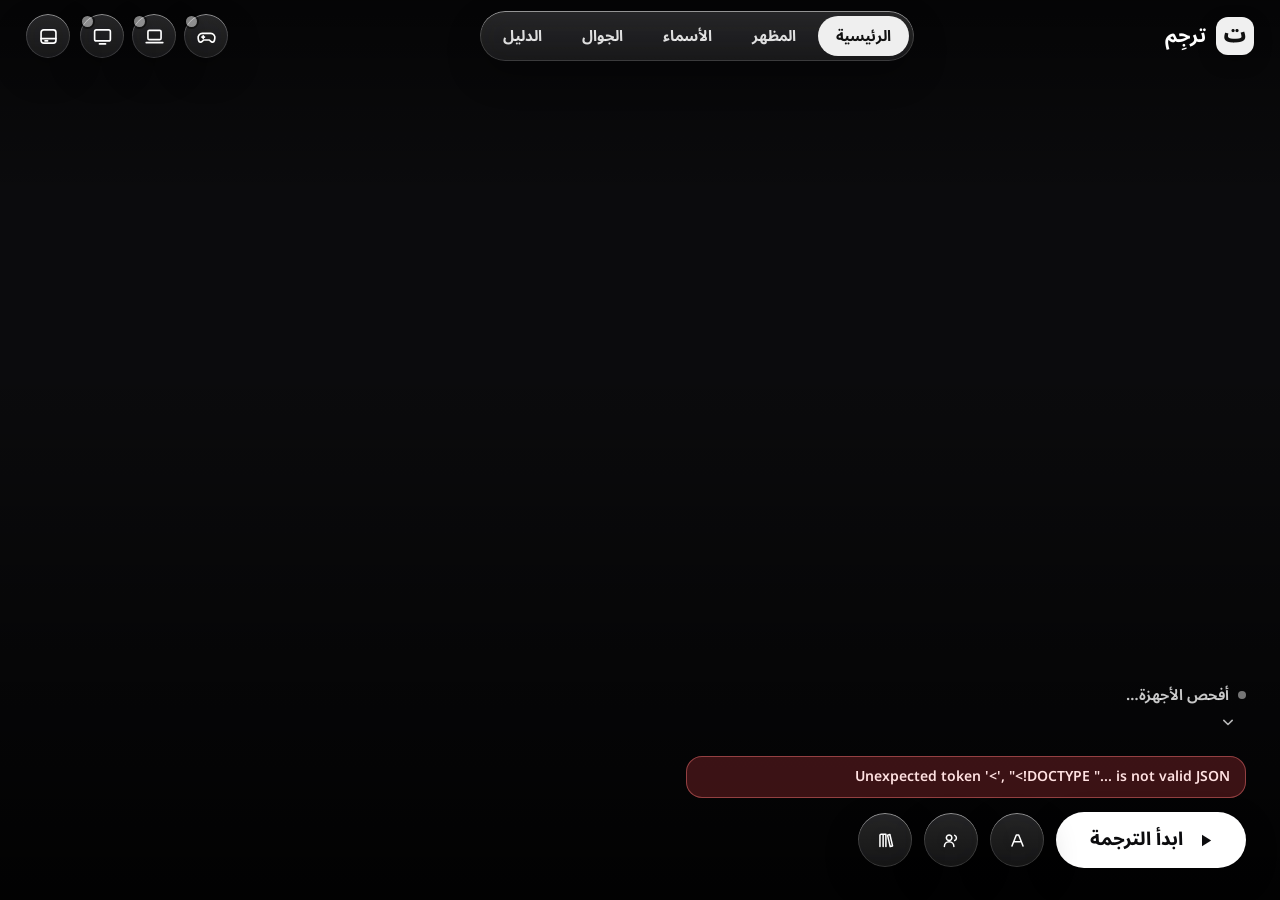
==== commit 3fc0452d: "Two layouts over the games' own pictures, and the live picture behind them The desert-night look was" ====
--- a/laptop/tarjim/app/web/index.html
+++ b/laptop/tarjim/app/web/index.html
@@ -3,299 +3,220 @@
 <head>
 <meta charset="utf-8">
 <meta name="viewport" content="width=device-width, initial-scale=1, viewport-fit=cover">
-<meta name="theme-color" content="#060818">
+<meta name="theme-color" content="#0b0b0d">
 <title>ترجِم</title>
 <link rel="icon" href="icon.png">
 <link rel="stylesheet" href="app.css">
 </head>
-<body class="booting">
-
-<!-- ======================= the night over the dunes (behind everything) ======================= -->
-<div class="sky" aria-hidden="true">
-  <canvas class="stars" id="stars"></canvas>
-  <div class="milky"></div>
-  <svg class="moon" viewBox="0 0 120 120">
-    <defs>
-      <radialGradient id="moon-lit" cx="38%" cy="34%" r="70%"><stop offset="0" stop-color="#fffaf0"/><stop offset=".7" stop-color="#f6e7c8"/><stop offset="1" stop-color="#e2cfa6"/></radialGradient>
-      <mask id="moon-cut"><rect width="120" height="120" fill="#fff"/><circle cx="78" cy="46" r="40" fill="#000"/></mask>
-    </defs>
-    <circle cx="60" cy="60" r="42" fill="url(#moon-lit)" mask="url(#moon-cut)"/>
-  </svg>
-  <i class="twinkle" style="--x:12%;--y:14%;--d:0s"></i><i class="twinkle" style="--x:31%;--y:8%;--d:1.7s"></i>
-  <i class="twinkle" style="--x:58%;--y:19%;--d:3.1s"></i><i class="twinkle" style="--x:77%;--y:11%;--d:.9s"></i>
-  <i class="twinkle" style="--x:88%;--y:31%;--d:2.4s"></i><i class="twinkle" style="--x:45%;--y:36%;--d:4.2s"></i>
-  <i class="meteor"></i>
-  <div class="dawn"></div>
-  <svg class="dunes" viewBox="0 0 1600 420" preserveAspectRatio="xMidYMax slice">
-    <defs>
-      <linearGradient id="dune-a" x1="0" y1="0" x2="0" y2="1"><stop offset="0" stop-color="#6b3a66"/><stop offset="1" stop-color="#2f1a43"/></linearGradient>
-      <linearGradient id="dune-b" x1="0" y1="0" x2="0" y2="1"><stop offset="0" stop-color="#3f2452"/><stop offset="1" stop-color="#1b1030"/></linearGradient>
-      <linearGradient id="dune-c" x1="0" y1="0" x2="0" y2="1"><stop offset="0" stop-color="#26163a"/><stop offset="1" stop-color="#110a20"/></linearGradient>
-      <linearGradient id="dune-d" x1="0" y1="0" x2="0" y2="1"><stop offset="0" stop-color="#140c24"/><stop offset="1" stop-color="#07050f"/></linearGradient>
-      <linearGradient id="crest" x1="0" y1="0" x2="1" y2="0"><stop offset="0" stop-color="#ffd9b0" stop-opacity="0"/><stop offset=".45" stop-color="#ffd9b0" stop-opacity=".55"/><stop offset="1" stop-color="#ffd9b0" stop-opacity=".1"/></linearGradient>
-    </defs>
-    <path fill="url(#dune-a)" d="M0 214C110 196 214 168 330 176C402 181 444 204 492 220C590 192 712 150 846 160C930 166 984 196 1032 214C1132 186 1248 158 1372 168C1450 174 1520 196 1600 206V420H0Z"/>
-    <path fill="url(#dune-b)" d="M0 268C96 252 190 226 296 236C362 242 398 266 436 286C528 252 640 214 760 226C838 234 884 262 924 284C1018 252 1130 222 1250 232C1330 239 1380 262 1420 280C1480 266 1540 256 1600 256V420H0Z"/>
-    <path fill="none" stroke="url(#crest)" stroke-width="1.6" d="M436 286C528 252 640 214 760 226C838 234 884 262 924 284M1032 214C1132 186 1248 158 1372 168"/>
-    <path fill="url(#dune-c)" d="M0 322C120 300 236 270 362 282C430 288 468 312 506 334C612 296 744 262 880 276C958 284 1004 312 1046 334C1150 302 1262 278 1386 290C1468 298 1530 318 1600 326V420H0Z"/>
-    <path fill="none" stroke="url(#crest)" stroke-width="1.4" d="M0 322C120 300 236 270 362 282C430 288 468 312 506 334M1046 334C1150 302 1262 278 1386 290"/>
-    <path fill="url(#dune-d)" d="M0 372C150 350 300 330 450 340C540 346 590 366 640 384C760 352 900 330 1040 342C1120 349 1170 368 1210 384C1320 360 1460 348 1600 356V420H0Z"/>
-  </svg>
+<body class="booting" data-layout="cinema" data-view="home">
+
+<!-- ============ behind everything: the game's own picture, or the live picture while translating ============ -->
+<div class="backdrop" aria-hidden="true">
+  <img class="art" id="art-a" alt="">
+  <img class="art" id="art-b" alt="">
+  <img class="live" id="live-a" alt="">
+  <img class="live" id="live-b" alt="">
+  <div class="shade"></div>
 </div>
 
-<!-- the liquid-glass filters are written here by glass.js, one per size -->
-<svg class="defs" aria-hidden="true" width="0" height="0"><defs id="glass-defs">
-  <linearGradient id="g-sun" x1="0" y1="0" x2="1" y2="1"><stop offset="0" stop-color="#ffe08a"/><stop offset=".48" stop-color="#ffa24f"/><stop offset="1" stop-color="#ff5f6d"/></linearGradient>
-  <linearGradient id="g-night" x1="0" y1="0" x2="1" y2="1"><stop offset="0" stop-color="#3a3170" stop-opacity=".9"/><stop offset="1" stop-color="#151230" stop-opacity=".92"/></linearGradient>
-  <linearGradient id="g-gloss" x1="0" y1="0" x2="0" y2="1"><stop offset="0" stop-color="#fff" stop-opacity=".55"/><stop offset=".45" stop-color="#fff" stop-opacity="0"/></linearGradient>
-  <linearGradient id="g-rim" x1="0" y1="0" x2="1" y2="1"><stop offset="0" stop-color="#fff" stop-opacity=".9"/><stop offset=".35" stop-color="#fff" stop-opacity=".08"/><stop offset=".65" stop-color="#fff" stop-opacity=".05"/><stop offset="1" stop-color="#fff" stop-opacity=".55"/></linearGradient>
-  <linearGradient id="g-spark" gradientUnits="userSpaceOnUse" x1="0" y1="0" x2="200" y2="0"><stop offset="0" stop-color="#ff6b78"/><stop offset=".5" stop-color="#ffa24f"/><stop offset="1" stop-color="#ffe08a"/></linearGradient>
-  <linearGradient id="g-area" x1="0" y1="0" x2="0" y2="1"><stop offset="0" stop-color="#ffb85c" stop-opacity=".32"/><stop offset="1" stop-color="#ffb85c" stop-opacity="0"/></linearGradient>
-</defs></svg>
-
-<div class="edge" aria-hidden="true"></div>
-
-<!-- ======================= the floating glass dock (top on a computer, bottom on a phone) ======================= -->
-<aside class="rail dock lg" id="dock">
-  <div class="brand" title="ترجِم">
-    <span class="mark"><img src="icon.png" alt=""></span>
-    <b>ترجِم</b>
+<!-- ============ the bar: name, sections, devices ============ -->
+<header class="bar">
+  <button class="brand" data-goto="home" title="الرئيسية">
+    <span class="mark">ت</span><b>ترجِم</b>
+  </button>
+  <nav class="tabs" id="tabs" aria-label="الأقسام">
+    <button class="nav on" data-view="home"><svg viewBox="0 0 24 24"><path d="M4.5 10.6 12 4.3l7.5 6.3V19a1.6 1.6 0 0 1-1.6 1.6H6.1A1.6 1.6 0 0 1 4.5 19z"/></svg><span>الرئيسية</span></button>
+    <button class="nav" data-view="look"><svg viewBox="0 0 24 24"><path d="M5 19 10.5 5h3L19 19M7.6 13.5h8.8"/></svg><span>المظهر</span></button>
+    <button class="nav" data-view="names"><svg viewBox="0 0 24 24"><circle cx="9" cy="8.5" r="3.5"/><path d="M3 19.5a6 6 0 0 1 12 0M16 5.5a3.5 3.5 0 0 1 0 6.5M18.5 19.5a6 6 0 0 0-2.5-4.8"/></svg><span>الأسماء</span></button>
+    <button class="nav only-remote" data-view="screen"><svg viewBox="0 0 24 24"><rect x="6.5" y="2.8" width="11" height="18.4" rx="2.8"/><path d="M9.5 10h5M10.5 13h3"/></svg><span>شاشة ثانية</span></button>
+    <button class="nav only-app" data-view="setup"><svg viewBox="0 0 24 24"><path d="M4 7h8.5M16.5 7H20M4 12h3.5M11.5 12H20M4 17h10.5M18.5 17H20"/><circle cx="14.5" cy="7" r="2"/><circle cx="9.5" cy="12" r="2"/><circle cx="16.5" cy="17" r="2"/></svg><span>الإعداد</span></button>
+    <button class="nav only-local" data-view="phone"><svg viewBox="0 0 24 24"><rect x="7" y="3" width="10" height="18" rx="2.6"/><path d="M11 18h2"/></svg><span>الجوال</span></button>
+    <button class="nav only-local" data-view="guide"><svg viewBox="0 0 24 24"><circle cx="12" cy="12" r="8.6"/><path d="m15.4 8.6-2.1 4.7-4.7 2.1 2.1-4.7z"/></svg><span>الدليل</span></button>
+  </nav>
+  <div class="bar-end">
+    <div class="devs" id="devs">
+      <button class="dev wait" data-node="ps5" data-goto-devices title="الـPS5"><svg viewBox="0 0 24 24"><path d="M7.2 8.4h9.6a4.8 4.8 0 0 1 4.7 5.8l-.5 2.4a2.3 2.3 0 0 1-4.1.9L15.3 16H8.7l-1.6 1.5a2.3 2.3 0 0 1-4.1-.9l-.5-2.4a4.8 4.8 0 0 1 4.7-5.8z"/><path d="M8.2 11.2v3M6.7 12.7h3"/></svg></button>
+      <button class="dev wait" data-node="pc" data-goto-devices title="اللابتوب"><svg class="ic-laptop" viewBox="0 0 24 24"><rect x="4.5" y="5" width="15" height="10.5" rx="1.6"/><path d="M2.5 19h19"/></svg><svg class="ic-phone" viewBox="0 0 24 24"><rect x="7" y="3" width="10" height="18" rx="2.6"/><path d="M11 18h2"/></svg></button>
+      <button class="dev wait" data-node="tv" data-goto-devices title="التلفزيون"><svg viewBox="0 0 24 24"><rect x="3" y="4.5" width="18" height="12.5" rx="2"/><path d="M8.5 20.5h7"/></svg></button>
+    </div>
+    <button class="round glass" id="ui-menu" title="شكل الواجهة" aria-label="شكل الواجهة" popovertarget="ui-pop">
+      <svg viewBox="0 0 24 24"><rect x="3.5" y="4.5" width="17" height="15" rx="3"/><path d="M3.5 14.5h17M8 17h3"/></svg>
+    </button>
   </div>
-  <nav>
-    <i class="lens" id="lens" aria-hidden="true"></i>
-    <button class="nav on" data-view="home">
-      <svg viewBox="0 0 24 24"><path class="fill" d="M4.5 10.6 12 4.3l7.5 6.3V19a1.6 1.6 0 0 1-1.6 1.6h-3.4v-5.2h-5v5.2H6.1A1.6 1.6 0 0 1 4.5 19z"/><path d="M4.5 10.6 12 4.3l7.5 6.3V19a1.6 1.6 0 0 1-1.6 1.6h-3.4v-5.2h-5v5.2H6.1A1.6 1.6 0 0 1 4.5 19z"/></svg><span>الرئيسية</span>
+</header>
+
+<!-- the two looks of the page, and the live picture -->
+<div class="menu" id="ui-pop" popover>
+  <b class="menu-h">شكل الواجهة</b>
+  <div class="layouts">
+    <button data-layout-pick="cinema">
+      <i class="lt lt-cinema" aria-hidden="true"><s></s><s></s><s></s></i><span>سينما</span>
     </button>
-    <button class="nav" data-view="game">
-      <svg viewBox="0 0 24 24"><path class="fill" d="M12 3.6a8.4 8.4 0 0 0 0 16.8c1.3 0 1.9-.8 1.9-1.7 0-1.3-1.1-1.5-1.1-2.6 0-1 .8-1.6 1.8-1.6h2c2 0 3.8-1.4 3.8-3.6C20.4 6.9 16.6 3.6 12 3.6z"/><path d="M12 3.6a8.4 8.4 0 0 0 0 16.8c1.3 0 1.9-.8 1.9-1.7 0-1.3-1.1-1.5-1.1-2.6 0-1 .8-1.6 1.8-1.6h2c2 0 3.8-1.4 3.8-3.6C20.4 6.9 16.6 3.6 12 3.6z"/><circle cx="7.8" cy="11.4" r="1.1"/><circle cx="10.4" cy="7.6" r="1.1"/><circle cx="15" cy="7.8" r="1.1"/></svg><span>المظهر</span>
+    <button data-layout-pick="shelf">
+      <i class="lt lt-shelf" aria-hidden="true"><s></s><s></s><s></s><s></s></i><span>رف الألعاب</span>
     </button>
-    <button class="nav only-remote" data-view="screen">
-      <svg viewBox="0 0 24 24"><rect class="fill" x="6.5" y="2.8" width="11" height="18.4" rx="2.8"/><rect x="6.5" y="2.8" width="11" height="18.4" rx="2.8"/><path d="M9.5 10h5M10.5 13h3"/></svg><span>شاشة ثانية</span>
-    </button>
-    <button class="nav only-app" data-view="setup">
-      <svg viewBox="0 0 24 24"><path class="fill" d="M4 7h16v10H4z" opacity="0"/><path d="M4 7h8.5M16.5 7H20M4 12h3.5M11.5 12H20M4 17h10.5M18.5 17H20"/><circle cx="14.5" cy="7" r="2"/><circle cx="9.5" cy="12" r="2"/><circle cx="16.5" cy="17" r="2"/></svg><span>الإعداد</span>
-    </button>
-    <button class="nav only-local" data-view="phone">
-      <svg viewBox="0 0 24 24"><rect class="fill" x="7" y="3" width="10" height="18" rx="2.6"/><rect x="7" y="3" width="10" height="18" rx="2.6"/><path d="M11 18h2M19.6 8.2a5 5 0 0 1 0 7.6M3.4 15.8a5 5 0 0 1 0-7.6"/></svg><span>الجوال</span>
-    </button>
-    <button class="nav only-local" data-view="guide">
-      <svg viewBox="0 0 24 24"><circle class="fill" cx="12" cy="12" r="8.6"/><circle cx="12" cy="12" r="8.6"/><path d="m15.4 8.6-2.1 4.7-4.7 2.1 2.1-4.7z"/></svg><span>الدليل</span>
-    </button>
-  </nav>
-  <div class="rail-foot only-local" id="power-chip" title=""><svg viewBox="0 0 24 24"><path d="M13 3 5.5 13.2h5.6L10.2 21l7.6-10.3h-5.7z"/></svg></div>
-</aside>
-
-<main>
+  </div>
+  <label class="switch"><input type="checkbox" id="live-bg"><i></i>
+    <span>البث المباشر خلفية <small>وقت الترجمة تشوف وراء الأزرار نفس الصورة اللي يشوفها البرنامج.</small></span></label>
+</div>
+
+<main id="main">
   <!-- ================================ HOME ================================ -->
   <section class="view on" id="view-home">
-    <header class="top">
-      <div class="top-title">
-        <h1 id="home-title">جاهز متى ما أنت جاهز</h1>
-        <p class="sub" id="home-sub">اختر اللعبة واضغط «ابدأ». الباقي علينا.</p>
-      </div>
-      <div class="row">
-        <label class="picker lg" title="اللعبة">
-          <svg viewBox="0 0 24 24"><path d="M7.2 8.4h9.6a4.8 4.8 0 0 1 4.7 5.8l-.5 2.4a2.3 2.3 0 0 1-4.1.9L15.3 16H8.7l-1.6 1.5a2.3 2.3 0 0 1-4.1-.9l-.5-2.4a4.8 4.8 0 0 1 4.7-5.8z"/><path d="M8.2 11.2v3M6.7 12.7h3M15.9 12.2h.01M17.9 13.6h.01"/></svg>
-          <select id="game" aria-label="اللعبة"></select>
-          <svg class="chev" viewBox="0 0 24 24"><path d="m7 10 5 5 5-5"/></svg>
-        </label>
-        <button class="btn soft lib-open" title="قوائم أسماء جاهزة لألعاب ما فيها عربي">
-          <svg viewBox="0 0 24 24"><path d="M5 19.5v-14A1.5 1.5 0 0 1 6.5 4H9v15.5M9 4h3.5v15.5"/><path d="m14.6 5.3 3-.8 3.3 14.4-3 .8z"/><path d="M3.5 19.5h17"/></svg>مكتبة الألعاب
+    <div class="shelf" id="shelf" aria-label="ألعابي"></div>
+
+    <div class="mirror" id="mirror" aria-live="polite">
+      <div class="mirror-ar" id="tv-ar"></div>
+      <div class="mirror-en" id="tv-en" dir="ltr"></div>
+    </div>
+
+    <div class="hero" id="stage" data-state="idle">
+      <div class="status" id="status"><i class="dot"></i><span id="status-t">أفحص الأجهزة…</span><b class="clock" id="tv-clock" dir="ltr"></b></div>
+      <button class="title" id="g-pick" title="غيّر اللعبة">
+        <span class="g-en" id="g-en" dir="ltr"></span>
+        <img class="g-logo" id="g-logo" alt="" hidden>
+        <span class="g-line"><span class="g-name" id="g-name"></span><svg class="chev" viewBox="0 0 24 24"><path d="m7 10 5 5 5-5"/></svg></span>
+      </button>
+      <div class="g-meta" id="g-meta"></div>
+      <div class="alert" id="alert" hidden></div>
+      <div class="actions">
+        <button class="play" id="orb" aria-label="تشغيل الترجمة">
+          <svg class="ic-play" viewBox="0 0 24 24"><path d="M8 5.5v13l10.5-6.5z"/></svg>
+          <svg class="ic-stop" viewBox="0 0 24 24"><rect x="6.5" y="6.5" width="11" height="11" rx="3"/></svg>
+          <span class="play-t"><b id="orb-title">ابدأ الترجمة</b><small id="orb-step"></small></span>
         </button>
-      </div>
-    </header>
-
-    <div class="hero" id="stage" data-state="idle">
-      <div class="tvset">
-        <div class="glow" aria-hidden="true"></div>
-        <div class="tv-frame">
-          <svg class="scene" viewBox="0 0 1600 900" preserveAspectRatio="xMidYMid slice" aria-hidden="true">
-            <defs>
-              <linearGradient id="tv-sky" x1="0" y1="0" x2="0" y2="1"><stop offset="0" stop-color="#1c1642"/><stop offset=".42" stop-color="#5a2b63"/><stop offset=".66" stop-color="#c4506a"/><stop offset=".8" stop-color="#f28a58"/><stop offset=".92" stop-color="#ffc477"/></linearGradient>
-              <radialGradient id="tv-sunglow" cx=".5" cy=".5" r=".5"><stop offset="0" stop-color="#ffe6a8" stop-opacity=".9"/><stop offset=".35" stop-color="#ffb470" stop-opacity=".45"/><stop offset="1" stop-color="#ff8a5c" stop-opacity="0"/></radialGradient>
-            </defs>
-            <rect width="1600" height="900" fill="url(#tv-sky)"/>
-            <circle class="sunglow" cx="1060" cy="640" r="420" fill="url(#tv-sunglow)"/>
-            <circle cx="1060" cy="650" r="118" fill="#ffe7ae"/>
-            <path fill="#8d3f62" d="M0 690h120l30-60h210l40 64h170l60-118h260l50 92h120l36-50h250l60 80h194v302H0z" opacity=".9"/>
-            <path fill="#4c2150" d="M0 760h220l46-72h180l26 52h300l70-104h210l44 80h190l56-40h258v374H0z"/>
-            <path fill="#1d0f2a" d="M0 820c180-30 400-44 620-30s420 40 620 26c140-10 260-30 360-40v124H0z"/>
-            <g fill="#120818">
-              <path d="M300 806v-74a14 14 0 0 1 28 0v74zm-32-40v-22a10 10 0 0 1 20 0v22zm60-14v-18a10 10 0 0 1 20 0v18z"/>
-              <path d="M268 766h30v10h-30zm60-14h30v10h-30z"/>
-              <path d="M1330 810v-52a11 11 0 0 1 22 0v52zm-24-28v-16a8 8 0 0 1 16 0v16zm46-10v-14a8 8 0 0 1 16 0v14zm-46 8h24v8h-24zm46-10h24v8h-24z"/>
-            </g>
-            <g class="birds" fill="none" stroke="#2a1430" stroke-width="5" stroke-linecap="round">
-              <path d="M560 300q16-14 30 0q14-14 30 0"/><path d="M640 262q12-10 22 0q10-10 22 0"/><path d="M500 250q10-8 18 0q8-8 18 0"/>
-            </g>
-          </svg>
-          <div class="tv-top">
-            <span class="badge lg" id="tv-badge"><i></i><b id="tv-badge-t">معاينة</b></span>
-            <span class="tv-clock" id="tv-clock"></span>
-          </div>
-          <div class="subs">
-            <div class="tv-en" id="tv-en" dir="ltr"></div>
-            <div class="tv-ar" id="tv-ar"></div>
-          </div>
-        </div>
-      </div>
-
-      <aside class="deck">
-        <div class="sadu" aria-hidden="true"></div>
-        <button class="go" id="orb" aria-label="تشغيل الترجمة">
-          <span class="go-blob">
-            <i class="go-halo" aria-hidden="true"></i>
-            <svg class="blob" viewBox="0 0 200 200" aria-hidden="true">
-              <path class="shape sun" fill="url(#g-sun)"/>
-              <path class="shape night" fill="url(#g-night)"/>
-              <path class="shape gloss" fill="url(#g-gloss)"/>
-              <path class="shape rim" fill="none" stroke="url(#g-rim)" stroke-width="1.6"/>
-            </svg>
-            <span class="go-ic">
-              <svg class="ic-play" viewBox="0 0 24 24"><path d="M8.6 5.6v12.8a.9.9 0 0 0 1.4.8l10.1-6.4a.9.9 0 0 0 0-1.6L10 4.8a.9.9 0 0 0-1.4.8z"/></svg>
-              <svg class="ic-stop" viewBox="0 0 24 24"><rect x="6.5" y="6.5" width="11" height="11" rx="3"/></svg>
-            </span>
-          </span>
-          <span class="go-t"><b id="orb-title">ابدأ الترجمة</b><small id="orb-step">جاهز</small></span>
-        </button>
-        <div class="progress" id="progress" aria-hidden="true"><i></i><i></i><i></i></div>
-        <div class="alert" id="alert" hidden></div>
-
-        <button class="btn soft only-app" id="rest">
-          <svg viewBox="0 0 24 24"><path d="M20 14.5A8 8 0 0 1 9.5 4a8 8 0 1 0 10.5 10.5z"/></svg>عتّم الشاشة ووفّر البطارية
-        </button>
-      </aside>
-
-      <div class="chain">
-        <ol class="path" id="path">
-          <li id="n-ps5"><span class="pin"><svg viewBox="0 0 24 24"><path d="M7.2 8.4h9.6a4.8 4.8 0 0 1 4.7 5.8l-.5 2.4a2.3 2.3 0 0 1-4.1.9L15.3 16H8.7l-1.6 1.5a2.3 2.3 0 0 1-4.1-.9l-.5-2.4a4.8 4.8 0 0 1 4.7-5.8z"/><path d="M8.2 11.2v3M6.7 12.7h3"/></svg></span><div><b id="n-ps5-n">الـPS5</b><small id="n-ps5-t">أفحص…</small></div><em id="n-ps5-s"></em></li>
-          <li id="n-pc"><span class="pin"><svg class="ic-laptop" viewBox="0 0 24 24"><rect x="4.5" y="5" width="15" height="10.5" rx="1.6"/><path d="M2.5 19h19"/></svg><svg class="ic-phone" viewBox="0 0 24 24"><rect x="7" y="3" width="10" height="18" rx="2.6"/><path d="M11 18h2"/></svg></span><div><b id="n-pc-n">اللابتوب</b><small id="n-pc-t">أفحص…</small></div><em id="n-pc-s"></em></li>
-          <li id="n-tv"><span class="pin"><svg viewBox="0 0 24 24"><rect x="3" y="4.5" width="18" height="12.5" rx="2"/><path d="M8.5 20.5h7"/></svg></span><div><b>التلفزيون</b><small id="n-tv-t">أفحص…</small></div><em id="n-tv-s"></em></li>
-        </ol>
-        <button class="textbtn" id="recheck" title="أعد الفحص"><svg viewBox="0 0 24 24"><path d="M19.5 12a7.5 7.5 0 1 1-2.2-5.3M19.5 4.5v4h-4"/></svg><span>أعد الفحص</span></button>
-      </div>
-    </div>
-
-    <div class="stats">
-      <div class="stat wide">
-        <div class="stat-n">
-          <span><svg viewBox="0 0 24 24"><path d="M13 3 5.5 13.2h5.6L10.2 21l7.6-10.3h-5.7z"/></svg>السرعة</span>
-          <b id="s-ms">—</b><small>من ظهور الإنجليزي إلى العربي</small>
-        </div>
-        <svg id="spark" viewBox="0 0 200 48" preserveAspectRatio="none" aria-hidden="true"><path class="area" d=""/><path class="line" d=""/></svg>
-      </div>
-      <div class="stat"><span><svg viewBox="0 0 24 24"><path d="M5 7h14M5 12h10M5 17h12"/></svg>سطور مترجمة</span><b id="s-lines">0</b></div>
-      <div class="stat"><span><svg viewBox="0 0 24 24"><rect x="3.5" y="5" width="17" height="14" rx="2.5"/><path d="M8 5v14M16 5v14"/></svg>صورة بالثانية</span><b id="s-fps">—</b></div>
-    </div>
-
-    <div class="card feed">
+        <button class="pill glass to-look" data-goto="look" title="مظهر الترجمة"><svg viewBox="0 0 24 24"><path d="M5 19 10.5 5h3L19 19M7.6 13.5h8.8"/></svg><span>المظهر</span></button>
+        <button class="pill glass to-names" data-goto="names" title="قاموس الأسماء"><svg viewBox="0 0 24 24"><circle cx="9" cy="8.5" r="3.5"/><path d="M3 19.5a6 6 0 0 1 12 0M16 5.5a3.5 3.5 0 0 1 0 6.5"/></svg><span>الأسماء</span></button>
+        <button class="pill glass lib-open to-lib" title="قوائم أسماء جاهزة لألعاب ما فيها عربي"><svg viewBox="0 0 24 24"><path d="M5 19.5v-14A1.5 1.5 0 0 1 6.5 4H9v15.5M9 4h3.5v15.5"/><path d="m14.6 5.3 3-.8 3.3 14.4-3 .8z"/></svg><span>المكتبة</span></button>
+      </div>
+      <div class="progress" id="progress" aria-hidden="true"><i></i><i></i><i></i></div>
+      <button class="pill glass only-app rest-btn" id="rest"><svg viewBox="0 0 24 24"><path d="M20 14.5A8 8 0 0 1 9.5 4a8 8 0 1 0 10.5 10.5z"/></svg><span>عتّم الشاشة ووفّر البطارية</span></button>
+    </div>
+
+    <aside class="card lines" id="lines">
       <div class="card-head">
         <h3>آخر السطور</h3>
         <span class="chip" id="feed-count"></span>
       </div>
+      <div class="nums">
+        <div class="num wide"><small>السرعة</small><b id="s-ms">—</b>
+          <svg id="spark" viewBox="0 0 200 40" preserveAspectRatio="none" aria-hidden="true"><path class="area" d=""/><path class="line" d=""/></svg></div>
+        <div class="num"><small>سطور</small><b id="s-lines">0</b></div>
+        <div class="num"><small>صورة/ث</small><b id="s-fps">—</b></div>
+      </div>
       <ol id="feed"><li class="empty">أول ما تتكلم الشخصيات في اللعبة، السطور تطلع هنا. وتقدر تعدّل أي ترجمة ما عجبتك وتنحفظ للمرة الجاية.</li></ol>
-    </div>
-  </section>
-
-  <!-- ================================ LOOK / GAME SETTINGS ================================ -->
-  <section class="view" id="view-game">
-    <header class="top">
-      <div class="top-title">
+    </aside>
+
+    <aside class="card devices smoke" id="devices">
+      <div class="card-head">
+        <h3>الأجهزة</h3>
+        <button class="textbtn" id="recheck" title="أعد الفحص"><svg viewBox="0 0 24 24"><path d="M19.5 12a7.5 7.5 0 1 1-2.2-5.3M19.5 4.5v4h-4"/></svg><span>أعد الفحص</span></button>
+      </div>
+      <div class="dev-row wait" data-node="ps5">
+        <span class="ic"><svg viewBox="0 0 24 24"><path d="M7.2 8.4h9.6a4.8 4.8 0 0 1 4.7 5.8l-.5 2.4a2.3 2.3 0 0 1-4.1.9L15.3 16H8.7l-1.6 1.5a2.3 2.3 0 0 1-4.1-.9l-.5-2.4a4.8 4.8 0 0 1 4.7-5.8z"/><path d="M8.2 11.2v3M6.7 12.7h3"/></svg></span>
+        <div><b data-node-n="ps5">الـPS5</b><small data-node-t="ps5">أفحص…</small></div><i class="dot"></i>
+      </div>
+      <div class="dev-row wait" data-node="pc">
+        <span class="ic"><svg class="ic-laptop" viewBox="0 0 24 24"><rect x="4.5" y="5" width="15" height="10.5" rx="1.6"/><path d="M2.5 19h19"/></svg><svg class="ic-phone" viewBox="0 0 24 24"><rect x="7" y="3" width="10" height="18" rx="2.6"/><path d="M11 18h2"/></svg></span>
+        <div><b data-node-n="pc">اللابتوب</b><small data-node-t="pc">أفحص…</small></div><i class="dot"></i>
+      </div>
+      <div class="dev-row wait" data-node="tv">
+        <span class="ic"><svg viewBox="0 0 24 24"><rect x="3" y="4.5" width="18" height="12.5" rx="2"/><path d="M8.5 20.5h7"/></svg></span>
+        <div><b>التلفزيون</b><small data-node-t="tv">أفحص…</small></div><i class="dot"></i>
+      </div>
+      <div class="speed"><span>سرعة الترجمة</span><b data-speed>—</b></div>
+    </aside>
+  </section>
+
+  <!-- ================================ THE LOOK OF THE SUBTITLES ================================ -->
+  <section class="view" id="view-look">
+    <header class="page-head">
+      <div>
         <h1>مظهر الترجمة</h1>
         <p class="sub">كل تغيير ينحفظ لحاله، ولو الترجمة شغّالة يتطبّق على التلفزيون فوراً.</p>
       </div>
       <div class="row">
-        <label class="picker lg" title="اللعبة">
-          <svg viewBox="0 0 24 24"><path d="M7.2 8.4h9.6a4.8 4.8 0 0 1 4.7 5.8l-.5 2.4a2.3 2.3 0 0 1-4.1.9L15.3 16H8.7l-1.6 1.5a2.3 2.3 0 0 1-4.1-.9l-.5-2.4a4.8 4.8 0 0 1 4.7-5.8z"/><path d="M8.2 11.2v3M6.7 12.7h3M15.9 12.2h.01M17.9 13.6h.01"/></svg>
-          <select id="game2" aria-label="اللعبة"></select>
+        <label class="picker glass" title="اللعبة">
+          <svg viewBox="0 0 24 24"><path d="M7.2 8.4h9.6a4.8 4.8 0 0 1 4.7 5.8l-.5 2.4a2.3 2.3 0 0 1-4.1.9L15.3 16H8.7l-1.6 1.5a2.3 2.3 0 0 1-4.1-.9l-.5-2.4a4.8 4.8 0 0 1 4.7-5.8z"/><path d="M8.2 11.2v3M6.7 12.7h3"/></svg>
+          <select id="game2" class="game-select" aria-label="اللعبة"></select>
           <svg class="chev" viewBox="0 0 24 24"><path d="m7 10 5 5 5-5"/></svg>
         </label>
-        <button class="btn soft" id="new-game"><svg viewBox="0 0 24 24"><path d="M12 5v14M5 12h14"/></svg>لعبة</button>
-        <button class="btn soft lib-open" title="قوائم أسماء جاهزة لألعاب ما فيها عربي">
-          <svg viewBox="0 0 24 24"><path d="M5 19.5v-14A1.5 1.5 0 0 1 6.5 4H9v15.5M9 4h3.5v15.5"/><path d="m14.6 5.3 3-.8 3.3 14.4-3 .8z"/><path d="M3.5 19.5h17"/></svg>المكتبة
-        </button>
-      </div>
-    </header>
-
-    <div class="studio">
-      <div class="studio-preview">
-        <div class="card preview">
-          <div class="preview-box"><img id="preview" alt="معاينة الترجمة"><div class="shimmer" id="preview-load"></div></div>
-          <div class="preview-tools">
-            <label class="field-input">
-              <svg viewBox="0 0 24 24"><path d="M4 20h4l10.5-10.5a2.1 2.1 0 0 0-3-3L5 17z"/><path d="m14 8 3 3"/></svg>
-              <input id="preview-text" value="يجب أن نغادر قبل وصول العاصفة." aria-label="نص المعاينة">
-            </label>
-            <button class="btn soft" id="try-tv" title="يعرض السطر على التلفزيون 8 ثواني">
-              <svg viewBox="0 0 24 24"><rect x="3" y="4.5" width="18" height="12.5" rx="2"/><path d="M8.5 20.5h7"/></svg>جرّب على التلفزيون
-            </button>
-          </div>
+        <button class="pill glass" id="new-game"><svg viewBox="0 0 24 24"><path d="M12 5v14M5 12h14"/></svg><span>لعبة</span></button>
+      </div>
+    </header>
+
+    <div class="look-grid">
+      <div class="card preview-card">
+        <div class="preview-box"><img id="preview" alt="معاينة الترجمة"><div class="shimmer" id="preview-load"></div></div>
+        <div class="preview-tools">
+          <label class="field-input">
+            <svg viewBox="0 0 24 24"><path d="M4 20h4l10.5-10.5a2.1 2.1 0 0 0-3-3L5 17z"/><path d="m14 8 3 3"/></svg>
+            <input id="preview-text" value="يجب أن نغادر قبل وصول العاصفة." aria-label="نص المعاينة">
+          </label>
+          <button class="pill glass" id="try-tv" title="يعرض السطر على التلفزيون 8 ثواني">
+            <svg viewBox="0 0 24 24"><rect x="3" y="4.5" width="18" height="12.5" rx="2"/><path d="M8.5 20.5h7"/></svg><span>جرّب على التلفزيون</span>
+          </button>
         </div>
         <div class="presets" id="presets"></div>
       </div>
 
-      <div class="studio-controls">
-        <div class="card">
-          <div class="card-head"><h3><i class="h-ic"><svg viewBox="0 0 24 24"><rect x="3.5" y="5" width="17" height="14" rx="3"/><path d="M7.5 15h9"/></svg></i>الشكل</h3></div>
-          <div class="field">
-            <div class="field-head"><b>وش يصير بالإنجليزي؟</b></div>
-            <div class="seg" id="bg">
-              <button data-v="cover"><i class="th th-cover"></i><span>يتغطّى بلون المشهد</span></button>
-              <button data-v="plate"><i class="th th-plate"></i><span>خلفية داكنة</span></button>
-              <button data-v="none"><i class="th th-none"></i><span>يبقى تحته</span></button>
-            </div>
-            <div id="plate-row" class="sub-row">
-              <span class="muted">غُمق الخلفية</span>
-              <input type="range" id="plate" min="0.3" max="0.95" step="0.05">
-            </div>
-          </div>
-          <div class="field">
-            <div class="field-head"><b>لون النص</b><span id="color-val" class="muted"></span></div>
-            <div class="swatches" id="colors"></div>
-          </div>
-          <div class="field">
-            <div class="field-head"><b>تأثير الحروف</b></div>
-            <div class="seg small" id="effect">
-              <button data-v="shadow"><span>ظل ناعم</span></button>
-              <button data-v="outline"><span>حد أسود</span></button>
-              <button data-v="none"><span>بدون</span></button>
-            </div>
-          </div>
-          <div class="field">
-            <div class="field-head"><b>الموضع</b><span id="pos-val" class="muted"></span></div>
-            <input type="range" id="pos" min="-200" max="60" step="5">
-            <div class="range-ends"><span>أعلى</span><span>أسفل</span></div>
-          </div>
-        </div>
-
-        <div class="card">
-          <div class="card-head"><h3><i class="h-ic"><svg viewBox="0 0 24 24"><path d="M5 19 10.5 5h3L19 19M7.6 13.5h8.8"/></svg></i>الخط</h3><span id="size-val" class="chip"></span></div>
-          <div class="fonts" id="fonts"></div>
-          <div class="field">
-            <label class="switch"><input type="checkbox" id="size-auto"><i></i><span>حجم تلقائي <small>يقيس خط اللعبة مرة ويثبّته</small></span></label>
-            <input type="range" id="size" min="22" max="70" step="1">
-          </div>
-        </div>
-
-        <div class="card">
-          <div class="card-head"><h3><i class="h-ic"><svg viewBox="0 0 24 24"><circle cx="12" cy="13" r="7.5"/><path d="M12 9.5V13l2.5 2M10 3h4"/></svg></i>التوقيت</h3></div>
-          <label class="switch"><input type="checkbox" id="typewriter"><i></i>
-            <span>اللعبة تكتب النص حرف حرف <small>فعّلها لو الترجمة تطلع قبل ما يكتمل السطر.</small></span></label>
-          <div class="field">
-            <div class="field-head"><b>مدة بقاء العربي</b><span id="read-val" class="muted"></span></div>
-            <input type="range" id="read" min="0.6" max="2" step="0.1">
-            <div class="range-ends"><span>أقصر</span><span>أطول</span></div>
-          </div>
+      <div class="card">
+        <div class="card-head"><h3>الشكل</h3></div>
+        <div class="field">
+          <div class="field-head"><b>وش يصير بالإنجليزي؟</b></div>
+          <div class="seg" id="bg">
+            <button data-v="cover"><i class="th th-cover"></i><span>يتغطّى بلون المشهد</span></button>
+            <button data-v="plate"><i class="th th-plate"></i><span>خلفية داكنة</span></button>
+            <button data-v="none"><i class="th th-none"></i><span>يبقى تحته</span></button>
+          </div>
+          <div id="plate-row" class="sub-row">
+            <span class="muted">غُمق الخلفية</span>
+            <input type="range" id="plate" min="0.3" max="0.95" step="0.05">
+          </div>
+        </div>
+        <div class="field">
+          <div class="field-head"><b>لون النص</b><span id="color-val" class="muted"></span></div>
+          <div class="swatches" id="colors"></div>
+        </div>
+        <div class="field">
+          <div class="field-head"><b>تأثير الحروف</b></div>
+          <div class="seg small" id="effect">
+            <button data-v="shadow"><span>ظل ناعم</span></button>
+            <button data-v="outline"><span>حد أسود</span></button>
+            <button data-v="none"><span>بدون</span></button>
+          </div>
+        </div>
+        <div class="field">
+          <div class="field-head"><b>الموضع</b><span id="pos-val" class="muted"></span></div>
+          <input type="range" id="pos" min="-200" max="60" step="5">
+          <div class="range-ends"><span>أعلى</span><span>أسفل</span></div>
+        </div>
+      </div>
+
+      <div class="card">
+        <div class="card-head"><h3>الخط</h3><span id="size-val" class="chip"></span></div>
+        <div class="fonts" id="fonts"></div>
+        <div class="field">
+          <label class="switch"><input type="checkbox" id="size-auto"><i></i><span>حجم تلقائي <small>يقيس خط اللعبة مرة ويثبّته</small></span></label>
+          <input type="range" id="size" min="22" max="70" step="1">
+        </div>
+        <div class="card-head sub-head"><h3>التوقيت</h3></div>
+        <label class="switch"><input type="checkbox" id="typewriter"><i></i>
+          <span>اللعبة تكتب النص حرف حرف <small>فعّلها لو الترجمة تطلع قبل ما يكتمل السطر.</small></span></label>
+        <div class="field">
+          <div class="field-head"><b>مدة بقاء العربي</b><span id="read-val" class="muted"></span></div>
+          <input type="range" id="read" min="0.6" max="2" step="0.1">
+          <div class="range-ends"><span>أقصر</span><span>أطول</span></div>
         </div>
       </div>
 
       <div class="card region">
         <div class="card-head">
-          <div><h3><i class="h-ic"><svg viewBox="0 0 24 24"><path d="M4 8V5.5A1.5 1.5 0 0 1 5.5 4H8M16 4h2.5A1.5 1.5 0 0 1 20 5.5V8M20 16v2.5a1.5 1.5 0 0 1-1.5 1.5H16M8 20H5.5A1.5 1.5 0 0 1 4 18.5V16"/><path d="M8 13h8"/></svg></i>وين يقرأ البرنامج؟</h3>
+          <div><h3>وين يقرأ البرنامج؟</h3>
           <p class="muted">اسحب الإطار فوق المكان اللي تطلع فيه ترجمة اللعبة. اللي برّاه ما ينقرأ، فما يلقط القوايم والعدّادات.</p></div>
           <div class="row">
-            <button class="btn soft" id="region-shot"><svg viewBox="0 0 24 24"><path d="M19.5 12a7.5 7.5 0 1 1-2.2-5.3M19.5 4.5v4h-4"/></svg>حدّث الصورة</button>
-            <button class="btn soft" id="region-reset">الافتراضي</button>
+            <button class="pill glass" id="region-shot"><svg viewBox="0 0 24 24"><path d="M19.5 12a7.5 7.5 0 1 1-2.2-5.3M19.5 4.5v4h-4"/></svg><span>حدّث الصورة</span></button>
+            <button class="pill glass" id="region-reset"><span>الافتراضي</span></button>
           </div>
         </div>
         <div class="region-stage" id="region-stage" dir="ltr">
@@ -307,33 +228,51 @@
           </div>
         </div>
       </div>
-
-      <div class="card glossary">
-        <div class="card-head">
-          <div><h3><i class="h-ic"><svg viewBox="0 0 24 24"><circle cx="9" cy="8.5" r="3.5"/><path d="M3 19.5a6 6 0 0 1 12 0M16 5.5a3.5 3.5 0 0 1 0 6.5M18.5 19.5a6 6 0 0 0-2.5-4.8"/></svg></i>قاموس الأسماء <span class="count" id="names-count"></span></h3>
-          <p class="muted">الاسم مثل ما يطلع بالإنجليزي، وكيف تبيه بالعربي. يثبت في كل السطور حتى لو المترجم فهمه كلمة عادية. علّم ♀ لأسماء النساء عشان تطلع الأفعال مؤنثة.</p></div>
-          <div class="row wrap">
-            <button class="btn soft" id="pack-export" title="ملف فيه أسماء اللعبة وترجماتك ومكان الترجمة، تحفظه أو ترسله لغيرك">
-              <svg viewBox="0 0 24 24"><path d="M12 4v11M7.5 11 12 15.5 16.5 11M5 20h14"/></svg>صدّر ملف
-            </button>
-            <button class="btn soft" id="pack-import" title="ملف لعبة من ترجِم: من صديق، أو من جهازك الثاني">
-              <svg viewBox="0 0 24 24"><path d="M12 16V5M7.5 9.5 12 5l4.5 4.5M5 20h14"/></svg>استورد ملف
-            </button>
-            <button class="btn" id="add-name"><svg viewBox="0 0 24 24"><path d="M12 5v14M5 12h14"/></svg>اسم</button>
-          </div>
-        </div>
+    </div>
+  </section>
+
+  <!-- ================================ NAMES ================================ -->
+  <section class="view" id="view-names">
+    <header class="page-head">
+      <div>
+        <h1>قاموس الأسماء <span class="count" id="names-count"></span></h1>
+        <p class="sub">الاسم مثل ما يطلع بالإنجليزي، وكيف تبيه بالعربي. يثبت في كل السطور حتى لو المترجم فهمه كلمة عادية. علّم ♀ لأسماء النساء عشان تطلع الأفعال مؤنثة.</p>
+      </div>
+      <div class="row">
+        <label class="picker glass" title="اللعبة">
+          <svg viewBox="0 0 24 24"><path d="M7.2 8.4h9.6a4.8 4.8 0 0 1 4.7 5.8l-.5 2.4a2.3 2.3 0 0 1-4.1.9L15.3 16H8.7l-1.6 1.5a2.3 2.3 0 0 1-4.1-.9l-.5-2.4a4.8 4.8 0 0 1 4.7-5.8z"/><path d="M8.2 11.2v3M6.7 12.7h3"/></svg>
+          <select id="game3" class="game-select" aria-label="اللعبة"></select>
+          <svg class="chev" viewBox="0 0 24 24"><path d="m7 10 5 5 5-5"/></svg>
+        </label>
+        <button class="pill glass lib-open" title="قوائم أسماء جاهزة لألعاب ما فيها عربي">
+          <svg viewBox="0 0 24 24"><path d="M5 19.5v-14A1.5 1.5 0 0 1 6.5 4H9v15.5M9 4h3.5v15.5"/><path d="m14.6 5.3 3-.8 3.3 14.4-3 .8z"/></svg><span>المكتبة</span>
+        </button>
+      </div>
+    </header>
+
+    <div class="card glossary">
+      <div class="names-tools">
         <label class="names-find" id="names-find-box" hidden>
           <svg viewBox="0 0 24 24"><circle cx="11" cy="11" r="6.5"/><path d="m16 16 4 4"/></svg>
           <input id="names-find" placeholder="ابحث في الأسماء: بالإنجليزي أو بالعربي" aria-label="ابحث في الأسماء">
         </label>
-        <div id="names"></div>
-        <p class="muted names-none" id="names-none" hidden>ما فيه اسم بهالبحث.</p>
-        <input type="file" id="pack-file" accept=".json,application/json,text/plain" hidden>
-      </div>
-    </div>
-  </section>
-
-  <!-- ================================ SECOND SCREEN (phone) ================================ -->
+        <div class="row wrap">
+          <button class="pill glass" id="pack-export" title="ملف فيه أسماء اللعبة وترجماتك ومكان الترجمة، تحفظه أو ترسله لغيرك">
+            <svg viewBox="0 0 24 24"><path d="M12 4v11M7.5 11 12 15.5 16.5 11M5 20h14"/></svg><span>صدّر ملف</span>
+          </button>
+          <button class="pill glass" id="pack-import" title="ملف لعبة من ترجِم: من صديق، أو من جهازك الثاني">
+            <svg viewBox="0 0 24 24"><path d="M12 16V5M7.5 9.5 12 5l4.5 4.5M5 20h14"/></svg><span>استورد ملف</span>
+          </button>
+          <button class="btn" id="add-name"><svg viewBox="0 0 24 24"><path d="M12 5v14M5 12h14"/></svg>اسم</button>
+        </div>
+      </div>
+      <div id="names"></div>
+      <p class="muted names-none" id="names-none" hidden>ما فيه اسم بهالبحث.</p>
+      <input type="file" id="pack-file" accept=".json,application/json,text/plain" hidden>
+    </div>
+  </section>
+
+  <!-- ================================ SECOND SCREEN (a phone in the browser) ================================ -->
   <section class="view" id="view-screen">
     <div class="second" id="second">
       <div class="second-state" id="second-state">الترجمة واقفة</div>
@@ -344,22 +283,22 @@
 
   <!-- ================================ SETUP (inside the phone app) ================================ -->
   <section class="view" id="view-setup">
-    <header class="top">
-      <div class="top-title">
+    <header class="page-head">
+      <div>
         <h1>الإعداد</h1>
         <p class="sub">مرة وحدة بس. بعدها زر واحد.</p>
       </div>
     </header>
     <div class="setup-grid">
       <div class="card">
-        <div class="card-head"><h3><i class="h-ic"><svg viewBox="0 0 24 24"><rect x="3" y="4.5" width="18" height="12.5" rx="2"/><path d="M8.5 20.5h7"/></svg></i>التلفزيون</h3><span class="muted" id="su-tv-state"></span></div>
+        <div class="card-head"><h3>التلفزيون</h3><span class="muted" id="su-tv-state"></span></div>
         <input class="text ltr" id="su-tv" placeholder="192.168.1.50" inputmode="decimal" maxlength="15" aria-label="عنوان التلفزيون">
         <p class="muted">افتح تطبيق «ترجِم» على التلفزيون وتلقى العنوان مكتوب بالأصفر. لو التطبيق مو على التلفزيون، يتثبّت مرة وحدة من نسخة الكمبيوتر.</p>
       </div>
       <div class="card" id="su-xbox" hidden></div>
       <div class="card" id="su-ps5card">
         <div class="seg kind" id="kind"><button data-v="ps5" class="on">PlayStation 5</button><button data-v="xbox">Xbox</button></div>
-        <div class="card-head"><h3><i class="h-ic"><svg viewBox="0 0 24 24"><path d="M7.2 8.4h9.6a4.8 4.8 0 0 1 4.7 5.8l-.5 2.4a2.3 2.3 0 0 1-4.1.9L15.3 16H8.7l-1.6 1.5a2.3 2.3 0 0 1-4.1-.9l-.5-2.4a4.8 4.8 0 0 1 4.7-5.8z"/><path d="M8.2 11.2v3M6.7 12.7h3"/></svg></i>الـPS5</h3><span class="muted" id="su-ps5-state"></span></div>
+        <div class="card-head"><h3>الـPS5</h3><span class="muted" id="su-ps5-state"></span></div>
         <input class="text ltr" id="su-ps5" placeholder="192.168.1.60" inputmode="decimal" maxlength="15" aria-label="عنوان الـPS5">
         <p class="muted">في الـPS5: الإعدادات ‹ الشبكة ‹ عرض حالة الاتصال ‹ عنوان IP.</p>
         <div class="linked" id="su-linked"></div>
@@ -373,7 +312,7 @@
         <p class="muted">ليش حساب ثاني؟ لو اتصل الجوال بنفس الحساب اللي تلعب فيه، الـPS5 يفصل يدك. الحساب الثاني للنسخة بس.</p>
       </div>
       <div class="card">
-        <div class="card-head"><h3><i class="h-ic"><svg viewBox="0 0 24 24"><rect x="3" y="7" width="15" height="10" rx="2.5"/><path d="M21 10.5v3M7 10.5v3"/></svg></i>عشان ما يتأخر ولا يفصل</h3></div>
+        <div class="card-head"><h3>عشان ما يتأخر ولا يفصل</h3></div>
         <ol class="todo">
           <li><div><b>شبّك الشاحن.</b> الترجمة شغل متواصل.</div></li>
           <li><div><b>لا تقفل شاشة الجوال.</b> أندرويد يبطّئ التطبيق لو انطفت الشاشة (الترجمة تتأخر ثانية ونص ثم يفصل). استخدم زر «عتّم الشاشة» في الرئيسية: الشاشة تصير سوداء وما تستهلك شي تقريباً.</div></li>
@@ -384,10 +323,10 @@
     </div>
   </section>
 
-  <!-- ================================ PHONE ================================ -->
+  <!-- ================================ PHONE CONTROL (on the laptop) ================================ -->
   <section class="view" id="view-phone">
-    <header class="top">
-      <div class="top-title">
+    <header class="page-head">
+      <div>
         <h1>تحكّم من جوالك</h1>
         <p class="sub">شغّل ووقّف الترجمة وغيّر شكلها من الكنبة، والجوال يصير شاشة ثانية للترجمة.</p>
       </div>
@@ -413,7 +352,7 @@
         </div>
       </div>
       <div class="card">
-        <div class="card-head"><h3><i class="h-ic"><svg viewBox="0 0 24 24"><rect x="7" y="3" width="10" height="18" rx="2.6"/><path d="M11 18h2"/></svg></i>الأجهزة المربوطة</h3></div>
+        <div class="card-head"><h3>الأجهزة المربوطة</h3></div>
         <div id="phone-devices"><p class="muted">ما فيه جوال مربوط.</p></div>
       </div>
     </div>
@@ -421,8 +360,8 @@
 
   <!-- ================================ GUIDE ================================ -->
   <section class="view" id="view-guide">
-    <header class="top">
-      <div class="top-title">
+    <header class="page-head">
+      <div>
         <h1>الدليل</h1>
         <p class="sub">خطوة بخطوة، مرة وحدة بس. بعدها زر واحد.</p>
       </div>
@@ -440,8 +379,7 @@
 <!-- pairing screen for a phone that is not trusted yet -->
 <div class="pair" id="pair" hidden>
   <div class="pair-card">
-    <div class="sadu" aria-hidden="true"></div>
-    <span class="mark big"><img src="icon.png" alt=""></span>
+    <span class="mark big">ت</span>
     <h2>اربط الجوال بترجِم</h2>
     <p>في ترجِم على اللابتوب افتح <b>«الجوال»</b> واكتب الرمز اللي تشوفه هناك.</p>
     <input id="pair-pin" inputmode="numeric" autocomplete="one-time-code" maxlength="6" placeholder="••••••" dir="ltr" aria-label="رمز الربط">
@@ -450,7 +388,7 @@
   </div>
 </div>
 
-<a class="apk-banner lg" id="apk-banner" href="/tarjim.apk" hidden>
+<a class="apk-banner" id="apk-banner" href="/tarjim.apk" hidden>
   <svg viewBox="0 0 24 24"><path d="M12 4v11M7.5 11 12 15.5 16.5 11M5 20h14"/></svg>نزّل تطبيق أندرويد
 </a>
 
@@ -459,13 +397,22 @@
   <div class="rest-hint">اضغط مرتين للرجوع</div>
 </div>
 
-<div class="toast lg" id="toast" role="status" popover="manual"></div>
+<div class="toast" id="toast" role="status" popover="manual"></div>
+
+<dialog id="dlg-games" class="wide" aria-labelledby="games-h">
+  <div class="sheet" tabindex="-1">
+    <header class="sheet-head">
+      <div><h3 id="games-h">ألعابي</h3><p class="muted">اختر اللعبة اللي بتلعبها. كل لعبة لها شكل ترجمتها وقاموس أسمائها.</p></div>
+      <button class="x" data-close aria-label="إغلاق"><svg viewBox="0 0 24 24"><path d="M6 6l12 12M18 6 6 18"/></svg></button>
+    </header>
+    <div class="covers" id="games-grid"></div>
+  </div>
+</dialog>
 
 <dialog id="dlg-new">
   <form method="dialog" class="dlg">
-    <div class="sadu" aria-hidden="true"></div>
     <h3>لعبة جديدة</h3>
-    <p class="muted">اكتب اسم اللعبة. كل لعبة لها شكلها وقاموس أسمائها.</p>
+    <p class="muted">اكتب اسم اللعبة بالإنجليزي. كل لعبة لها شكلها وقاموس أسمائها، ولو هي من ألعاب المكتبة تطلع صورتها.</p>
     <input class="text" id="new-title" placeholder="مثال: Silent Hill 2" dir="auto" maxlength="60">
     <div class="row end">
       <button class="btn soft" value="cancel">إلغاء</button>
@@ -475,8 +422,8 @@
 </dialog>
 
 <dialog id="dlg-library" class="wide" aria-labelledby="lib-h">
-  <div class="lib" tabindex="-1">
-    <header class="lib-head">
+  <div class="sheet lib" tabindex="-1">
+    <header class="sheet-head">
       <div>
         <h3 id="lib-h">مكتبة الألعاب</h3>
         <p class="muted">قوائم أسماء جاهزة لألعاب ما فيها عربي: الشخصيات والأماكن والعصابات مكتوبة صح، والأسماء النسائية معلّمة. اختر لعبتك وتنضاف بضغطة، وتقدر تعدّل أي اسم بعدها.</p>
@@ -493,7 +440,6 @@
 
 <dialog id="dlg-import">
   <form method="dialog" class="dlg">
-    <div class="sadu" aria-hidden="true"></div>
     <h3>استيراد ملف لعبة</h3>
     <div class="imp-card"><b id="imp-title" dir="auto"></b><span class="muted" id="imp-sub"></span></div>
     <label class="field-head" for="imp-into"><b>تنضاف إلى</b></label>
@@ -517,7 +463,8 @@
   </form>
 </dialog>
 
-<script src="glass.js"></script>
+<script src="art.js"></script>
+<script src="look.js"></script>
 <script src="xbox.js"></script>
 <script src="app.js"></script>
 </body>
--- a/laptop/tarjim/app/web/app.css
+++ b/laptop/tarjim/app/web/app.css
@@ -4,898 +4,799 @@
 @font-face { font-family: "Noto Naskh"; src: url("/fonts/NotoNaskhArabic-VF.ttf"); font-weight: 400 700; font-display: swap; }
 
 /*
- * "Desert night": the app sits under a night sky over the dunes. The controls that float
- * (the dock, the game picker, the start button, sheets) are liquid glass; the content is
- * set on calmer, darker panels so it stays easy to read. One warm accent, the colour of
- * dawn, for everything you press; mint for "working", coral for "stop" and errors.
+ * The game is the picture. Behind the page sits the chosen game's own art (or, while the
+ * translation runs, the live picture the program receives), and everything else floats on
+ * clear glass in white: no colours of our own, so the game's colours are the only ones.
+ * Two layouts: "cinema" (body[data-layout=cinema]) and "shelf" (body[data-layout=shelf]).
  */
+
 :root {
+  --ink: #0b0b0d;
+  --text: #fff;
+  --text-2: rgba(255, 255, 255, .78);
+  --text-3: rgba(255, 255, 255, .56);
+  --hair: rgba(255, 255, 255, .14);
+  --ok: #34d27b;
+  --warn: #ffc65c;
+  --bad: #ff6b6b;
+  --rim: inset 0 1px 0 rgba(255, 255, 255, .42), inset 0 0 0 1px rgba(255, 255, 255, .15);
+  --rim-soft: inset 0 1px 0 rgba(255, 255, 255, .22), inset 0 0 0 1px rgba(255, 255, 255, .09);
+  --lift: 0 14px 34px rgba(0, 0, 0, .3);
+  --ease: cubic-bezier(.2, .8, .2, 1);
+  --font: "Tarjim UI", "Segoe UI", Roboto, system-ui, sans-serif;
+  --latin: "Segoe UI", Roboto, system-ui, sans-serif;
+  --bar-h: 72px;
   color-scheme: dark;
-  --night-0: #04050e;
-  --night-1: #070a1c;
-  --night-2: #0f1236;
-  --ink: #fbf6ec;
-  --ink-2: rgba(251, 246, 236, .78);
-  --ink-3: rgba(251, 246, 236, .56);
-  --ink-4: rgba(251, 246, 236, .36);
-  --sun: #ffb35c;
-  --sun-hi: #ffe08a;
-  --ember: #ff6d62;
-  --sun-grad: linear-gradient(135deg, #ffe08a 0%, #ffae58 45%, #ff6d6d 100%);
-  --sun-ink: #2b1305;
-  --oasis: #62e6b6;
-  --coral: #ff6b78;
-  --rose: #ff9ec4;
-  --panel: rgba(17, 15, 40, .6);
-  --panel-solid: #15132f;
-  --raise: rgba(255, 255, 255, .05);
-  --raise-2: rgba(255, 255, 255, .085);
-  --raise-3: rgba(255, 255, 255, .13);
-  --hair: rgba(255, 255, 255, .08);
-  --hair-2: rgba(255, 255, 255, .15);
-  --r-xl: 34px;
-  --r-l: 28px;
-  --r-m: 22px;
-  --r-s: 15px;
-  --ease: cubic-bezier(.2, .8, .2, 1);
-  --spring: cubic-bezier(.32, 1.42, .52, 1);
-  --shadow: 0 26px 60px -28px rgba(2, 1, 12, .85);
-  --sadu: url("data:image/svg+xml,%3Csvg xmlns='http://www.w3.org/2000/svg' width='28' height='12' viewBox='0 0 28 12'%3E%3Crect width='28' height='12' fill='%23140c22'/%3E%3Crect width='28' height='1.5' fill='%23e8a74e'/%3E%3Crect y='10.5' width='28' height='1.5' fill='%23e8a74e'/%3E%3Cpath d='M0 10.5 7 3l7 7.5zM14 10.5 21 3l7 7.5z' fill='%23c8503c'/%3E%3Cpath d='M7 6.2l1.6 1.6L7 9.4 5.4 7.8zM21 6.2l1.6 1.6L21 9.4l-1.6-1.6z' fill='%23f6e7c8'/%3E%3Cpath d='M14 3.2l1.2 1.2L14 5.6l-1.2-1.2zM0 3.2l1.2 1.2L0 5.6zM28 3.2v2.4l-1.2-1.2z' fill='%23f6e7c8'/%3E%3C/svg%3E");
-  --wave: url("data:image/svg+xml,%3Csvg xmlns='http://www.w3.org/2000/svg' width='24' height='12' viewBox='0 0 24 12'%3E%3Cpath d='M0 6q6-6 12 0t12 0' fill='none' stroke='%23000' stroke-width='3.2'/%3E%3C/svg%3E");
-}
-
-* { box-sizing: border-box; -webkit-tap-highlight-color: transparent; }
+}
+
+* { box-sizing: border-box; margin: 0; padding: 0; }
 html, body { height: 100%; }
 body {
-  margin: 0; color: var(--ink); background: var(--night-1); overflow: hidden;
-  font-family: "Tarjim UI", "Segoe UI", system-ui, sans-serif; font-size: 15px; line-height: 1.7;
-  font-feature-settings: "tnum" 1; -webkit-font-smoothing: antialiased;
-}
-button, input, select { font: inherit; color: inherit; }
-button { cursor: pointer; border: 0; background: none; padding: 0; }
-h1, h2, h3, p, ol, ul { margin: 0; }
-h3 { font-size: 17px; font-weight: 750; line-height: 1.45; }
-.sub { color: var(--ink-3); }
-.muted { color: var(--ink-3); font-size: 13px; }
-svg { fill: none; stroke: currentColor; stroke-width: 1.8; stroke-linecap: round; stroke-linejoin: round; }
-:focus-visible { outline: 2px solid var(--sun-hi); outline-offset: 3px; border-radius: 10px; }
-::selection { background: rgba(255, 179, 92, .35); }
+  background: var(--ink);
+  color: var(--text);
+  font: 500 15px/1.6 var(--font);
+  -webkit-font-smoothing: antialiased;
+  overflow: hidden;
+  -webkit-tap-highlight-color: transparent;
+}
+button, input, select, textarea { font: inherit; color: inherit; }
+button { background: none; border: 0; cursor: pointer; }
+button:disabled { cursor: default; opacity: .45; }
+a { color: inherit; }
+svg { width: 20px; height: 20px; fill: none; stroke: currentColor; stroke-width: 1.9; stroke-linecap: round; stroke-linejoin: round; flex: none; }
+:focus-visible { outline: 2px solid #fff; outline-offset: 3px; }
+::selection { background: rgba(255, 255, 255, .3); }
 [hidden] { display: none !important; }
+.muted { color: var(--text-3); }
+.row { display: flex; align-items: center; gap: 10px; }
+.row.wrap { flex-wrap: wrap; }
+.row.end { justify-content: flex-end; }
+* { scrollbar-width: thin; scrollbar-color: rgba(255, 255, 255, .25) transparent; }
+
 body.remote .only-local, body:not(.remote) .only-remote { display: none !important; }
 body:not(.phoneapp) .only-app { display: none !important; }
 body.phoneapp .only-local { display: none !important; }
-
-/* ================================ the night sky ================================ */
-
-.sky {
-  position: fixed; inset: 0; z-index: 0; overflow: hidden; pointer-events: none;
-  background:
-    radial-gradient(130% 60% at 78% 104%, rgba(255, 142, 94, .3), transparent 62%),
-    radial-gradient(90% 55% at 12% 100%, rgba(160, 72, 150, .28), transparent 66%),
-    linear-gradient(180deg, #04050f 0%, #070a1d 28%, #0e1235 54%, #1f1847 72%, #382052 86%, #56294f 100%);
-}
-.stars { position: absolute; inset: 0; width: 100%; height: 100%; }
-.milky {
-  position: absolute; left: -20%; right: -20%; top: 2%; height: 56%; transform: rotate(-24deg); opacity: .9;
-  background:
-    radial-gradient(45% 22% at 52% 50%, rgba(185, 170, 255, .1), transparent 72%),
-    radial-gradient(26% 12% at 40% 53%, rgba(255, 214, 236, .07), transparent 72%);
-}
-.moon {
-  position: absolute; top: 14px; left: 5vw; width: clamp(56px, 5.4vw, 86px); height: auto; stroke: none;
-  filter: drop-shadow(0 0 18px rgba(255, 236, 196, .5)) drop-shadow(0 0 64px rgba(255, 214, 160, .28));
-}
-.twinkle {
-  position: absolute; left: var(--x); top: var(--y); width: 11px; height: 11px; opacity: .25;
-  background: radial-gradient(circle, #fff 0 1.3px, transparent 1.8px), linear-gradient(#fff, #fff) center / 1px 100% no-repeat, linear-gradient(#fff, #fff) center / 100% 1px no-repeat;
-  -webkit-mask: radial-gradient(circle, #000 25%, transparent 70%); mask: radial-gradient(circle, #000 25%, transparent 70%);
-  animation: twinkle 6s ease-in-out var(--d) infinite; will-change: opacity, transform;
-}
-@keyframes twinkle { 50% { opacity: 1; transform: scale(1.35) rotate(45deg); } }
-.meteor {
-  position: absolute; top: 14%; left: 64%; width: 150px; height: 1.6px; border-radius: 2px; opacity: 0;
-  background: linear-gradient(90deg, rgba(255, 255, 255, .95), rgba(255, 224, 170, .4) 30%, transparent);
-  transform: rotate(-26deg); animation: meteor 14s linear 5s infinite; will-change: transform, opacity;
-}
-@keyframes meteor {
-  0%, 93% { opacity: 0; transform: rotate(-26deg) translateX(0); }
-  94% { opacity: 1; }
-  100% { opacity: 0; transform: rotate(-26deg) translateX(-420px); }
-}
-.dawn {
-  position: absolute; left: 0; right: 0; bottom: 0; height: 64vh; opacity: .5; transition: opacity 2.6s var(--ease);
-  background: radial-gradient(64% 52% at 68% 100%, rgba(255, 152, 96, .62), rgba(255, 106, 122, .18) 48%, transparent 74%);
-}
-body.running .dawn { opacity: 1; }
-.dunes { position: absolute; left: 0; bottom: 0; width: 100%; height: clamp(170px, 32vh, 380px); stroke: none; }
-.defs { position: absolute; width: 0; height: 0; overflow: hidden; }
-body.running .twinkle, body.running .meteor, body.running .birds { animation-play-state: paused; }
-
-/* the top edge darkens a little once the page scrolls under the dock / status bar */
-.edge {
-  position: fixed; top: 0; left: 0; right: 0; height: 110px; z-index: 5; pointer-events: none; opacity: 0; transition: opacity .35s;
-  background: linear-gradient(180deg, rgba(4, 5, 14, .9), rgba(4, 5, 14, .55) 45%, rgba(4, 5, 14, 0));
-}
-body.scrolled .edge { opacity: 1; }
-
-/* ================================ liquid glass ================================ */
-
-.lg {
-  position: relative; isolation: isolate;
-  background: linear-gradient(180deg, rgba(255, 255, 255, .13), rgba(255, 255, 255, .035)), rgba(26, 22, 58, .3);
-  backdrop-filter: var(--lg, blur(18px) saturate(170%));
-  box-shadow:
-    inset 0 1px 0 rgba(255, 255, 255, .26), inset 0 -1px 0 rgba(255, 255, 255, .05),
-    inset 0 0 24px rgba(255, 255, 255, .045), 0 16px 40px -14px rgba(0, 0, 0, .65);
-}
-.lg::after, .lens::after, .seg-thumb::after {
-  content: ""; position: absolute; inset: 0; border-radius: inherit; padding: 1px; pointer-events: none;
-  background: linear-gradient(135deg, rgba(255, 255, 255, .72), rgba(255, 255, 255, .12) 26%, rgba(255, 255, 255, 0) 50%, rgba(255, 255, 255, .1) 74%, rgba(255, 255, 255, .5));
-  -webkit-mask: linear-gradient(#000 0 0) content-box, linear-gradient(#000 0 0); -webkit-mask-composite: xor;
-  mask: linear-gradient(#000 0 0) content-box exclude, linear-gradient(#000 0 0);
-}
-/* a soft light that follows the mouse */
-.lg::before, .card::before, .deck::before, .stat::before {
-  content: ""; position: absolute; inset: 0; border-radius: inherit; pointer-events: none; opacity: 0; transition: opacity .35s;
-  background: radial-gradient(240px circle at var(--mx, 50%) var(--my, 50%), rgba(255, 255, 255, .09), transparent 70%);
-}
-.lit::before { opacity: 1; }
-
-/* ================================ the dock ================================ */
-
-.dock {
-  position: fixed; z-index: 20; top: 16px; left: 50%; transform: translateX(-50%);
-  display: flex; align-items: center; gap: 4px; height: 66px; padding: 7px; border-radius: 999px;
-}
-.brand { display: flex; align-items: center; gap: 10px; padding-inline: 4px 14px; margin-inline-end: 4px; position: relative; }
-.brand::after { content: ""; position: absolute; inset-inline-end: 0; top: 10px; bottom: 10px; width: 1px; background: var(--hair-2); }
-.brand b { font-size: 19px; font-weight: 850; font-stretch: 82%; line-height: 1; }
-.mark { display: block; width: 42px; height: 42px; border-radius: 14px; overflow: hidden; flex: none; box-shadow: 0 0 0 1px rgba(255, 255, 255, .2), 0 8px 18px -8px #000; }
-.mark img { width: 100%; height: 100%; display: block; }
-.dock nav { position: relative; display: flex; gap: 2px; }
-.nav {
-  position: relative; z-index: 1; display: flex; align-items: center; gap: 8px; height: 52px; padding: 0 18px;
-  border-radius: 999px; color: var(--ink-3); font-weight: 680; font-size: 14.5px; white-space: nowrap; transition: color .3s;
-}
-.nav svg { width: 22px; height: 22px; flex: none; transition: color .3s, transform .4s var(--spring); }
-.nav .fill { fill: currentColor; stroke: none; opacity: 0; transition: opacity .35s; }
-.nav:hover { color: var(--ink-2); }
-.nav:active svg { transform: scale(.86); }
-.nav.on { color: var(--ink); }
-.nav.on svg { color: var(--sun-hi); }
-.nav.on .fill { opacity: .26; }
-.lens {
-  position: absolute; left: 0; top: 0; width: 0; height: 52px; border-radius: 999px; opacity: 0; pointer-events: none;
-  background: linear-gradient(180deg, rgba(255, 255, 255, .22), rgba(255, 255, 255, .07));
-  box-shadow: inset 0 1px 0 rgba(255, 255, 255, .4), inset 0 0 14px rgba(255, 255, 255, .08), 0 8px 20px -8px rgba(0, 0, 0, .6);
-  transition: transform .62s var(--spring), width .5s var(--spring), opacity .25s;
-}
-.lens.moving { animation: drop .62s var(--ease); }
-@keyframes drop { 35% { scale: 1.14 .82; } 70% { scale: .97 1.04; } }
-.rail-foot {
-  width: 42px; height: 42px; flex: none; border-radius: 50%; display: grid; place-items: center; margin-inline-start: 4px;
-  color: var(--ink-4); background: var(--raise); box-shadow: inset 0 0 0 1px var(--hair);
-}
-.rail-foot svg { width: 18px; height: 18px; }
-.rail-foot.ok { color: var(--oasis); background: rgba(98, 230, 182, .1); }
-.rail-foot.bad { color: var(--sun-hi); background: rgba(255, 179, 92, .14); animation: pulse 2.2s ease-in-out infinite; }
-@keyframes pulse { 50% { box-shadow: 0 0 0 7px rgba(255, 179, 92, .12); } }
-
-/* ================================ page ================================ */
-
-main { position: relative; z-index: 1; height: 100%; overflow-x: hidden; overflow-y: auto; padding: 116px 44px 64px; scroll-behavior: smooth; scrollbar-gutter: stable; }
-.view { display: none; max-width: 1200px; margin: 0 auto; }
-.view.on { display: block; animation: view-in .6s var(--ease); }
-body.booting .view.on { animation: none; }
-@keyframes view-in { from { opacity: 0; transform: translateY(16px); filter: blur(8px); } }
-.top { display: flex; align-items: flex-end; justify-content: space-between; gap: 18px 28px; margin-bottom: 28px; flex-wrap: wrap; }
-.top-title { min-width: 0; }
-h1 {
-  font-size: clamp(30px, 4.1vw, 52px); font-weight: 850; font-stretch: 78%; line-height: 1.18; text-wrap: balance;
-  background: linear-gradient(180deg, #fff 35%, #f6d6b0); -webkit-background-clip: text; background-clip: text; color: transparent;
-  filter: drop-shadow(0 6px 26px rgba(255, 170, 110, .18));
-}
-.top .sub { font-size: 16px; margin-top: 8px; max-width: 62ch; }
-.row { display: flex; gap: 10px; align-items: center; }
-.row.end { justify-content: flex-end; }
-.row.wrap { flex-wrap: wrap; justify-content: flex-end; }
-
-/* ---------- panels ---------- */
-.card, .deck, .stat, .chain {
-  position: relative; border-radius: var(--r-l);
-  background: linear-gradient(180deg, rgba(255, 255, 255, .07), rgba(255, 255, 255, .02) 40%), var(--panel);
-  backdrop-filter: blur(26px) saturate(140%);
-  box-shadow: inset 0 1px 0 rgba(255, 255, 255, .12), inset 0 0 0 1px rgba(255, 255, 255, .055), var(--shadow);
-}
-.card { padding: 24px; }
-.card-head { display: flex; align-items: flex-start; justify-content: space-between; gap: 14px; margin-bottom: 18px; }
-.card-head h3 { display: flex; align-items: center; gap: 11px; }
-.card-head p { margin-top: 4px; max-width: 70ch; }
-.h-ic {
-  width: 34px; height: 34px; flex: none; border-radius: 12px; display: grid; place-items: center; color: var(--sun-hi);
-  background: linear-gradient(135deg, rgba(255, 224, 138, .2), rgba(255, 109, 109, .1));
-  box-shadow: inset 0 1px 0 rgba(255, 255, 255, .18), inset 0 0 0 1px rgba(255, 255, 255, .05);
-}
-.h-ic svg { width: 19px; height: 19px; }
-.chip {
-  display: inline-flex; align-items: center; gap: 6px; height: 28px; padding: 0 12px; border-radius: 999px; white-space: nowrap;
-  font-size: 12.5px; font-weight: 680; color: var(--ink-2); background: var(--raise-2); box-shadow: inset 0 0 0 1px var(--hair);
-}
-.chip:empty { display: none; }
-.sadu { height: 11px; background: var(--sadu) repeat-x center / auto 100%; }
-
-/* ---------- buttons ---------- */
-.btn {
-  position: relative; isolation: isolate; overflow: hidden; display: inline-flex; align-items: center; justify-content: center; gap: 8px;
-  height: 48px; padding: 0 24px; border-radius: 999px; white-space: nowrap; font-weight: 780; font-size: 15px;
-  color: var(--sun-ink); background: var(--sun-grad);
-  box-shadow: inset 0 1px 0 rgba(255, 255, 255, .6), inset 0 -3px 8px rgba(170, 40, 20, .22), 0 12px 28px -14px rgba(255, 120, 80, .8);
-  transition: transform .35s var(--spring), filter .25s, opacity .25s, box-shadow .3s;
-}
-.btn::after { content: ""; position: absolute; inset: 1px 10% 52%; border-radius: 999px; z-index: -1; background: linear-gradient(180deg, rgba(255, 255, 255, .5), rgba(255, 255, 255, 0)); }
-.btn svg { width: 19px; height: 19px; flex: none; }
-.btn:hover { transform: translateY(-1px); filter: brightness(1.07) saturate(1.06); }
-.btn:active { transform: scale(.95); transition-duration: .12s; }
-.btn[disabled] { opacity: .4; pointer-events: none; }
-.btn.soft {
-  color: var(--ink); background: linear-gradient(180deg, rgba(255, 255, 255, .13), rgba(255, 255, 255, .045));
-  box-shadow: inset 0 1px 0 rgba(255, 255, 255, .2), inset 0 0 0 1px rgba(255, 255, 255, .08), 0 10px 24px -16px rgba(0, 0, 0, .8);
-}
-.btn.soft::after { display: none; }
-.btn.soft svg { color: var(--sun-hi); }
-.btn.soft:hover { background: linear-gradient(180deg, rgba(255, 255, 255, .17), rgba(255, 255, 255, .07)); filter: none; }
-.btn.danger { color: #2c0309; background: linear-gradient(135deg, #ff9a9a, #ff4f64); box-shadow: inset 0 1px 0 rgba(255, 255, 255, .5), 0 12px 28px -14px rgba(255, 80, 100, .8); }
-.btn.small { height: 38px; padding: 0 17px; font-size: 14px; }
-.btn.done { color: var(--oasis); background: rgba(98, 230, 182, .1); box-shadow: inset 0 0 0 1px rgba(98, 230, 182, .28); opacity: 1; }
-.textbtn { display: inline-flex; align-items: center; gap: 6px; color: var(--ink-3); font-size: 13px; font-weight: 650; padding: 6px 12px; border-radius: 999px; transition: color .2s, background .2s; }
-.textbtn svg { width: 15px; height: 15px; }
-.textbtn:hover { color: var(--ink); background: var(--raise); }
-
-/* ---------- the game picker ---------- */
-.picker { display: flex; align-items: center; gap: 8px; height: 52px; padding: 0 14px 0 16px; border-radius: 999px; cursor: pointer; }
-.picker > svg:first-child { width: 22px; height: 22px; color: var(--sun-hi); flex: none; }
-.picker .chev { width: 16px; height: 16px; color: var(--ink-3); flex: none; }
-.picker select { appearance: none; -webkit-appearance: none; background: transparent; border: 0; outline: 0; font-weight: 750; font-size: 15px; padding: 4px 2px; max-width: 260px; min-width: 0; cursor: pointer; }
-.picker select option, select.text option { background: #1b1838; color: var(--ink); }
-.picker select:disabled { opacity: .6; cursor: default; }
-.picker:has(select:disabled) { cursor: default; }
-
-/* ---------- fields ---------- */
-.text {
-  width: 100%; height: 48px; padding: 0 16px; min-width: 0; border-radius: var(--r-s); outline: 0;
-  background: rgba(0, 0, 0, .26); border: 1px solid var(--hair); box-shadow: inset 0 1px 3px rgba(0, 0, 0, .35);
-  transition: border-color .2s, box-shadow .2s, background .2s;
-}
-.text:focus { border-color: rgba(255, 196, 120, .7); box-shadow: inset 0 1px 3px rgba(0, 0, 0, .35), 0 0 0 4px rgba(255, 179, 92, .14); background: rgba(0, 0, 0, .34); }
-.text::placeholder { color: var(--ink-4); }
-select.text { cursor: pointer; }
-.text.ltr { direction: ltr; text-align: left; font-size: 17px; letter-spacing: .5px; }
-.field-input { flex: 1; min-width: 0; display: flex; align-items: center; gap: 10px; height: 48px; padding: 0 16px; border-radius: 999px; background: rgba(0, 0, 0, .26); border: 1px solid var(--hair); transition: border-color .2s, box-shadow .2s; }
-.field-input:focus-within { border-color: rgba(255, 196, 120, .7); box-shadow: 0 0 0 4px rgba(255, 179, 92, .14); }
-.field-input svg { width: 18px; height: 18px; color: var(--ink-4); flex: none; }
-.field-input input { flex: 1; min-width: 0; background: transparent; border: 0; outline: 0; height: 100%; }
-
-/* ================================ home ================================ */
-
-.hero { display: grid; grid-template-columns: minmax(0, 1.62fr) minmax(320px, 1fr); grid-template-areas: "tv deck" "chain chain"; gap: 20px 24px; align-items: stretch; }
-.tvset { position: relative; grid-area: tv; align-self: start; }
-.glow {
-  position: absolute; inset: 8% 6% -4%; border-radius: 60px; opacity: .5; transition: opacity 1.4s; filter: blur(46px);
-  background: radial-gradient(55% 60% at 64% 72%, rgba(255, 150, 90, .75), transparent 70%), radial-gradient(50% 60% at 18% 40%, rgba(130, 70, 180, .7), transparent 72%);
-}
-.hero[data-state="running"] .glow { opacity: .95; }
-.tv-frame {
-  position: relative; aspect-ratio: 16 / 9; border-radius: var(--r-l); overflow: hidden; background: #0b0918; isolation: isolate;
-  box-shadow: 0 0 0 1px rgba(255, 255, 255, .16), 0 0 0 9px rgba(255, 255, 255, .04), 0 0 0 10px rgba(255, 255, 255, .08), 0 36px 80px -30px rgba(0, 0, 0, .95);
-}
-.tv-frame::after { content: ""; position: absolute; inset: 0; z-index: 1; pointer-events: none; background: linear-gradient(180deg, rgba(0, 0, 0, .3), transparent 24%, transparent 55%, rgba(0, 0, 0, .55)); }
-.scene { position: absolute; inset: 0; width: 100%; height: 100%; display: block; stroke: none; transition: filter 1.4s; }
-.hero[data-state="idle"] .scene { filter: saturate(.85) brightness(.82); }
-.sunglow { transform-box: fill-box; transform-origin: center; }
-.birds { animation: birds 46s linear infinite; }
-@keyframes birds { to { transform: translate(-260px, -36px); } }
-.tv-top { position: absolute; top: 0; left: 0; right: 0; z-index: 3; display: flex; justify-content: space-between; align-items: center; padding: 16px 18px; }
-.badge { display: inline-flex; align-items: center; gap: 8px; height: 34px; padding: 0 15px; border-radius: 999px; font-size: 13px; font-weight: 780; color: #fff; }
-.badge i { width: 8px; height: 8px; border-radius: 50%; background: rgba(255, 255, 255, .65); }
-.hero[data-state="running"] .badge i { background: var(--coral); box-shadow: 0 0 0 4px rgba(255, 107, 120, .25); animation: blink 1.5s infinite; }
-.hero[data-state="starting"] .badge i, .hero[data-state="stopping"] .badge i { background: var(--sun-hi); animation: blink .8s infinite; }
-@keyframes blink { 50% { opacity: .3; } }
-.tv-clock { font-size: 13px; font-weight: 750; color: rgba(255, 255, 255, .9); direction: ltr; text-shadow: 0 1px 6px #000; }
-
-.subs { position: absolute; left: 7%; right: 7%; bottom: 9%; z-index: 2; display: grid; justify-items: center; text-align: center; min-height: 26%; align-content: end; }
-.tv-en, .tv-ar { grid-area: 1 / 1; align-self: end; max-width: 100%; text-shadow: 0 2px 6px rgba(0, 0, 0, .95), 0 0 2px #000; }
-.tv-en { font-family: "Segoe UI", Roboto, "Noto Sans", sans-serif; color: #f4f6f1; font-size: clamp(13px, 1.6vw, 22px); line-height: 1.4; opacity: 0; }
-.tv-ar { font-family: "Harmattan", "Tarjim UI", serif; color: #fff; font-size: clamp(20px, 2.6vw, 36px); line-height: 1.4; opacity: 0; }
-/* one line: the English shows, a reading light passes over it, and the Arabic takes its place */
-.subs::before {
-  content: ""; position: absolute; left: 0; bottom: 0; width: 22%; height: 1.9em; font-size: clamp(13px, 1.6vw, 22px); opacity: 0;
-  background: linear-gradient(90deg, transparent, rgba(255, 224, 138, .5), transparent); mix-blend-mode: screen; filter: blur(3px);
-}
-.subs.play::before { animation: scan var(--dur, 1.5s) var(--ease) both; }
-.subs.play .tv-en { animation: en-life var(--dur, 1.5s) var(--ease) both; }
-.subs.play .tv-ar { animation: ar-life var(--dur, 1.5s) var(--ease) both; }
-.subs.hold .tv-ar { opacity: 1; }
-@keyframes scan { 0%, 12% { opacity: 0; transform: translateX(0); } 18%, 40% { opacity: 1; } 46%, 100% { opacity: 0; transform: translateX(360%); } }
-@keyframes en-life { 0% { opacity: 0; } 10%, 46% { opacity: 1; filter: blur(0); } 60%, 100% { opacity: 0; filter: blur(8px); } }
-@keyframes ar-life { 0%, 50% { opacity: 0; transform: translateY(8px) scale(.97); filter: blur(6px); } 72%, 100% { opacity: 1; transform: none; filter: blur(0); } }
-
-/* ---------- the control island ---------- */
-.deck { grid-area: deck; display: flex; flex-direction: column; justify-content: center; gap: 14px; padding: 30px 22px 22px; overflow: hidden; }
-.deck > .sadu { position: absolute; top: 0; left: 0; right: 0; opacity: .9; }
-.go { display: grid; justify-items: center; gap: 12px; padding: 4px 0 2px; text-align: center; color: var(--ink); border-radius: 30px; }
-.go:focus-visible { outline-offset: 6px; }
-.go-blob { position: relative; width: 150px; height: 150px; display: grid; place-items: center; transition: transform .45s var(--spring); }
-.go:hover .go-blob { transform: scale(1.04); }
-.go:active .go-blob { transform: scale(.93); transition-duration: .15s; }
-.go-halo {
-  position: absolute; inset: -16%; border-radius: 50%; opacity: .95; transition: opacity .8s, transform .8s var(--ease); filter: blur(12px);
-  background: radial-gradient(circle, rgba(255, 168, 96, .6), rgba(255, 96, 112, .2) 46%, transparent 70%);
-}
-.blob { position: absolute; inset: 0; width: 100%; height: 100%; overflow: visible; animation: turn 40s linear infinite; }
-.blob path { stroke: none; d: var(--s-cookie); transition: d .9s var(--spring), opacity .6s; }
-.blob .rim { fill: none; stroke: url(#g-rim); stroke-width: 1.6; }
-.blob .night { opacity: 0; }
-.blob .gloss { transform: translate(10px, 6px) scale(.9); }
-@keyframes turn { to { transform: rotate(360deg); } }
-.go-ic { position: relative; z-index: 1; width: 46px; height: 46px; display: grid; place-items: center; color: var(--sun-ink); }
-.go-ic svg { position: absolute; width: 42px; height: 42px; fill: currentColor; stroke: none; transition: opacity .3s, transform .5s var(--spring); }
-.go-ic .ic-stop { opacity: 0; transform: scale(.4) rotate(-90deg); color: var(--coral); }
-.go-t { display: grid; gap: 1px; }
-.go-t b { font-size: 25px; font-weight: 850; font-stretch: 84%; line-height: 1.3; }
-.go-t small { font-size: 13.5px; font-weight: 600; color: var(--ink-3); min-height: 20px; }
-
-.hero[data-state="starting"] .blob, .hero[data-state="stopping"] .blob { animation-duration: 2.6s; }
-.hero[data-state="starting"] .blob path, .hero[data-state="stopping"] .blob path { animation: morph 2.4s var(--ease) infinite; }
-@keyframes morph { 0%, 100% { d: var(--s-burst); } 33% { d: var(--s-flower); } 66% { d: var(--s-pill); } }
-.hero[data-state="starting"] .go-ic svg, .hero[data-state="stopping"] .go-ic svg { opacity: 0; transform: scale(.4); }
-.hero[data-state="running"] .blob { animation: none; }
-.hero[data-state="running"] .blob path { d: var(--s-squircle); }
-.hero[data-state="running"] .blob .sun { opacity: 0; }
-.hero[data-state="running"] .blob .night { opacity: 1; }
-.hero[data-state="running"] .go-halo { background: radial-gradient(circle, rgba(98, 230, 182, .42), rgba(98, 160, 255, .14) 48%, transparent 70%); }
-.hero[data-state="running"] .ic-play { opacity: 0; transform: scale(.4) rotate(90deg); }
-.hero[data-state="running"] .ic-stop { opacity: 1; transform: none; }
-
-/* the steps while starting: a wavy line, as on Android */
-.progress { display: grid; grid-template-columns: repeat(3, 1fr); gap: 8px; height: 12px; margin: -4px 8px 0; opacity: 0; transition: opacity .3s; }
-.hero[data-state="starting"] .progress { opacity: 1; }
-.progress i { background: rgba(255, 255, 255, .16); -webkit-mask: linear-gradient(#000 0 0) 0 50% / 100% 3.2px no-repeat; mask: linear-gradient(#000 0 0) 0 50% / 100% 3.2px no-repeat; border-radius: 2px; }
-.progress i.done, .progress i.now { -webkit-mask: var(--wave) 0 50% / 24px 12px repeat-x; mask: var(--wave) 0 50% / 24px 12px repeat-x; }
-.progress i.done { background: var(--sun); }
-.progress i.now { background: linear-gradient(270deg, var(--sun-hi), var(--ember)); animation: wave .9s linear infinite; }
-@keyframes wave { to { -webkit-mask-position: -24px 50%; mask-position: -24px 50%; } }
-
-.alert { padding: 12px 16px; border-radius: var(--r-s); background: rgba(255, 107, 120, .12); box-shadow: inset 0 0 0 1px rgba(255, 107, 120, .35); color: #ffd6da; font-size: 14px; animation: shake .45s var(--ease); }
-@keyframes shake { 20% { transform: translateX(5px); } 40% { transform: translateX(-4px); } 60% { transform: translateX(3px); } 80% { transform: translateX(-1px); } }
-
-/* three devices in a row, one line of light between them */
-.chain { grid-area: chain; display: flex; align-items: center; gap: 8px; padding: 10px 12px; border-radius: var(--r-l); }
-#path { flex: 1; min-width: 0; list-style: none; padding: 0; margin: 0; display: grid; grid-template-columns: repeat(3, minmax(0, 1fr)); gap: 30px; }
-#path li { position: relative; display: grid; grid-template-columns: 46px 1fr auto; gap: 12px; align-items: start; padding: 8px 10px; border-radius: 20px; transition: background .3s; }
-#path li:hover { background: var(--raise); }
-#path li:not(:last-child)::after {
-  content: ""; position: absolute; top: 21px; inset-inline-end: -28px; width: 26px; height: 22px; background: rgba(255, 255, 255, .2);
-  -webkit-mask: url("data:image/svg+xml,%3Csvg xmlns='http://www.w3.org/2000/svg' viewBox='0 0 26 22' fill='none' stroke='%23000' stroke-width='2.2' stroke-linecap='round' stroke-linejoin='round'%3E%3Cpath d='M9 4 3 11l6 7M17 4l-6 7 6 7'/%3E%3C/svg%3E") center / contain no-repeat;
-  mask: url("data:image/svg+xml,%3Csvg xmlns='http://www.w3.org/2000/svg' viewBox='0 0 26 22' fill='none' stroke='%23000' stroke-width='2.2' stroke-linecap='round' stroke-linejoin='round'%3E%3Cpath d='M9 4 3 11l6 7M17 4l-6 7 6 7'/%3E%3C/svg%3E") center / contain no-repeat;
-}
-.hero[data-state="running"] #path li:not(:last-child)::after {
-  background: linear-gradient(90deg, var(--sun-hi), var(--sun-hi) 30%, rgba(255, 224, 138, .25) 50%, var(--sun-hi) 70%) 0 0 / 200% 100%;
-  animation: flow-x .9s linear infinite;
-}
-@keyframes flow-x { to { background-position: 200% 0; } }
-@keyframes flow-y { to { background-position: 0 11px; } }
-.pin {
-  position: relative; width: 46px; height: 46px; border-radius: 16px; display: grid; place-items: center; color: var(--ink-2);
-  background: linear-gradient(180deg, rgba(255, 255, 255, .11), rgba(255, 255, 255, .04)); box-shadow: inset 0 1px 0 rgba(255, 255, 255, .16), inset 0 0 0 1px var(--hair);
-  transition: color .3s, box-shadow .3s;
-}
-.pin svg { width: 23px; height: 23px; }
-.pin::after { content: ""; position: absolute; top: -3px; inset-inline-end: -3px; width: 13px; height: 13px; border-radius: 50%; background: var(--ink-4); box-shadow: 0 0 0 3px #17142f; transition: background .3s; }
-#path li.ok .pin { color: var(--oasis); box-shadow: inset 0 1px 0 rgba(255, 255, 255, .16), inset 0 0 0 1px rgba(98, 230, 182, .3); }
-#path li.ok .pin::after { background: var(--oasis); }
-#path li.bad .pin { color: var(--coral); }
-#path li.bad .pin::after { background: var(--coral); }
-#path li.warn .pin { color: var(--sun-hi); }
-#path li.warn .pin::after { background: var(--sun); }
-#path li.wait .pin::after { background: #17142f; border: 2px solid var(--ink-3); border-top-color: transparent; animation: spin .8s linear infinite; }
-@keyframes spin { to { transform: rotate(360deg); } }
-#path b { font-size: 15px; font-weight: 760; display: block; line-height: 1.5; }
-#path small { color: var(--ink-3); font-size: 12.5px; line-height: 1.55; display: block; }
-#path li.bad small, #path li.warn small { color: #f1d9b6; }
-#path em { font-style: normal; font-size: 11px; color: var(--ink-4); direction: ltr; margin-top: 4px; letter-spacing: .3px; }
-#recheck { flex: none; flex-direction: column; gap: 2px; font-size: 11.5px; padding: 8px 10px; border-radius: 18px; }
-#recheck svg { width: 19px; height: 19px; }
 .ic-phone { display: none; }
 body.phoneapp .ic-laptop { display: none; }
 body.phoneapp .ic-phone { display: block; }
-#rest { width: 100%; }
-
-/* ---------- numbers ---------- */
-.stats { display: grid; grid-template-columns: 1.62fr .5fr .5fr; gap: 16px; margin-top: 24px; }
-.stat { border-radius: var(--r-m); padding: 18px 22px; display: grid; align-content: center; gap: 2px; min-height: 108px; }
-.stat span { display: flex; align-items: center; gap: 7px; color: var(--ink-3); font-size: 13px; font-weight: 680; }
-.stat span svg { width: 16px; height: 16px; color: var(--sun); }
-.stat b { font-size: 36px; font-weight: 850; font-stretch: 80%; line-height: 1.15; direction: ltr; text-align: right; display: block; letter-spacing: -.5px; }
-.stat small { color: var(--ink-4); font-size: 12px; }
-.stat b.bump { animation: bump .5s var(--ease); }
-@keyframes bump { 40% { color: var(--sun-hi); transform: translateY(-2px); } }
-.stat.wide { grid-template-columns: auto 1fr; gap: 26px; align-items: center; }
-#spark { width: 100%; height: 56px; overflow: visible; }
-#spark .line { stroke: url(#g-spark); stroke-width: 2.4; vector-effect: non-scaling-stroke; }
-#spark .area { fill: url(#g-area); stroke: none; }
-
-/* ---------- the latest lines ---------- */
-.feed { margin-top: 16px; }
-.feed ol { list-style: none; padding: 0; margin: 0 -10px; display: grid; gap: 4px; max-height: 360px; overflow: auto; }
-.feed li { position: relative; display: grid; grid-template-columns: 1fr auto; gap: 2px 12px; padding: 10px 18px; border-radius: 18px; align-items: center; animation: line-in .55s var(--spring); }
-.feed li:hover { background: var(--raise); }
-.feed li .ar { font-family: "Harmattan", serif; font-size: 23px; line-height: 1.45; }
-.feed li .en { grid-column: 1; direction: ltr; text-align: right; color: var(--ink-3); font-size: 12.5px; font-family: "Segoe UI", Roboto, sans-serif; }
-.feed li:first-child:not(.empty) { background: linear-gradient(270deg, rgba(255, 179, 92, .15), rgba(255, 179, 92, 0) 72%); }
-.feed li:first-child:not(.empty)::before { content: ""; position: absolute; inset-inline-start: 0; top: 14px; bottom: 14px; width: 3px; border-radius: 3px; background: var(--sun-grad); }
-.feed li:first-child:not(.empty) .ar { color: var(--sun-hi); }
-.feed li.empty { display: block; color: var(--ink-3); text-align: center; padding: 26px 20px 30px; animation: none; max-width: 520px; margin: 0 auto; }
-.feed li.empty::before {
-  content: ""; display: block; width: 46px; height: 46px; margin: 0 auto 10px; background: var(--sun-grad); opacity: .85;
-  -webkit-mask: url("data:image/svg+xml,%3Csvg xmlns='http://www.w3.org/2000/svg' viewBox='0 0 24 24' fill='none' stroke='%23000' stroke-width='1.5' stroke-linecap='round' stroke-linejoin='round'%3E%3Cpath d='M4 6.5A2.5 2.5 0 0 1 6.5 4h11A2.5 2.5 0 0 1 20 6.5v8a2.5 2.5 0 0 1-2.5 2.5H10l-4.5 3.5V17A2.5 2.5 0 0 1 4 14.5z'/%3E%3Cpath d='M8 9h8M8 12.5h5'/%3E%3C/svg%3E") center / contain no-repeat;
-}
-.feed li.empty:hover { background: none; }
-.feed .edit { grid-row: 1 / 3; grid-column: 2; width: 38px; height: 38px; border-radius: 12px; color: var(--ink-4); display: grid; place-items: center; opacity: 0; transition: opacity .2s, background .2s, color .2s; }
-.feed .edit svg { width: 18px; height: 18px; }
-.feed li:hover .edit, .feed .edit:focus-visible { opacity: 1; }
-.feed .edit:hover { background: var(--raise-2); color: var(--sun-hi); }
-.feed li.fixed .ar::after { content: "معدّلة"; font: 700 10.5px "Tarjim UI", sans-serif; color: var(--oasis); background: rgba(98, 230, 182, .1); border-radius: 999px; padding: 1px 8px; margin-inline-start: 10px; vertical-align: middle; }
-.feed li.editing { background: var(--raise-2); grid-template-columns: 1fr auto auto; }
-.feed li.editing input { font-family: "Harmattan", serif; font-size: 22px; background: rgba(0, 0, 0, .3); border: 1px solid rgba(255, 196, 120, .7); border-radius: 12px; padding: 3px 12px; outline: 0; min-width: 0; width: 100%; }
-.feed li.editing .en { grid-column: 1 / -1; }
-.feed li .mini { height: 38px; padding: 0 16px; border-radius: 999px; font-weight: 750; font-size: 13.5px; background: var(--sun-grad); color: var(--sun-ink); }
-.feed li .mini.ghost { background: none; color: var(--ink-3); }
-@keyframes line-in { from { opacity: 0; transform: translateY(-12px) scale(.98); } }
-
-/* ================================ the look ================================ */
-
-.studio { display: grid; grid-template-columns: minmax(0, 1.08fr) minmax(0, 1fr); gap: 18px; align-items: start; }
-.studio-preview { position: sticky; top: 96px; display: grid; gap: 12px; z-index: 3; }
-.studio-controls { display: grid; gap: 18px; }
-.region, .glossary { grid-column: 1 / -1; }
-.preview { padding: 12px; }
-.preview-box { position: relative; border-radius: 18px; overflow: hidden; background: linear-gradient(160deg, #241a49, #6b3460 62%, #c76a52); aspect-ratio: 1080 / 290; box-shadow: inset 0 0 0 1px rgba(255, 255, 255, .1); }
+
+/* ================================ the picture behind everything ================================ */
+
+.backdrop { position: fixed; inset: 0; z-index: 0; overflow: hidden; background: var(--ink); }
+.backdrop img {
+  position: absolute; inset: 0; width: 100%; height: 100%; object-fit: cover;
+  opacity: 0; transition: opacity .6s var(--ease), filter .6s var(--ease), transform .8s var(--ease);
+}
+.backdrop img.on { opacity: 1; }
+.backdrop .live { transition: none; }  /* a live picture replaces the last at once: a fade costs 3x the work */
+body.no-art .backdrop { background: radial-gradient(110% 85% at 88% 0%, #3b3b44 0%, #18181d 46%, #0b0b0d 100%); }
+.shade { position: absolute; inset: 0; z-index: 5; transition: background .6s var(--ease), backdrop-filter .6s; }
+
+/* cinema: dark at the top for the bar and at the bottom for the controls */
+body[data-layout="cinema"] .shade {
+  background: linear-gradient(180deg, rgba(0, 0, 0, .58) 0%, rgba(0, 0, 0, 0) 22%, rgba(0, 0, 0, 0) 40%, rgba(0, 0, 0, .84) 100%);
+}
+/* shelf: dark on the right where the title stands, and along the bottom */
+body[data-layout="shelf"] .shade {
+  background:
+    linear-gradient(180deg, rgba(0, 0, 0, .5) 0%, rgba(0, 0, 0, 0) 34%),
+    linear-gradient(270deg, rgba(0, 0, 0, .84) 0%, rgba(0, 0, 0, .46) 40%, rgba(0, 0, 0, 0) 72%),
+    linear-gradient(0deg, rgba(0, 0, 0, .72) 0%, rgba(0, 0, 0, 0) 42%);
+}
+/* every other page: the same picture, out of focus and darker, so the panels read well */
+body:not([data-view="home"]) .backdrop img { filter: blur(30px) saturate(1.25) brightness(.5); transform: scale(1.1); }
+body:not([data-view="home"]) .shade { background: rgba(8, 8, 10, .28); }
+
+/* ================================ glass ================================ */
+
+.glass {
+  background: linear-gradient(rgba(255, 255, 255, .13), rgba(255, 255, 255, .07)), rgba(18, 18, 22, .12);
+  -webkit-backdrop-filter: blur(18px) saturate(170%); backdrop-filter: blur(18px) saturate(170%);
+  box-shadow: var(--rim), var(--lift);
+}
+.smoke {
+  background: rgba(14, 14, 18, .4);
+  -webkit-backdrop-filter: blur(26px) saturate(160%); backdrop-filter: blur(26px) saturate(160%);
+  box-shadow: var(--rim-soft), 0 18px 44px rgba(0, 0, 0, .35);
+}
+.card {
+  border-radius: 26px; padding: 20px;
+  background: rgba(20, 20, 24, .46);
+  -webkit-backdrop-filter: blur(30px) saturate(160%); backdrop-filter: blur(30px) saturate(160%);
+  box-shadow: var(--rim-soft), 0 22px 54px rgba(0, 0, 0, .32);
+}
+.card-head { display: flex; align-items: center; justify-content: space-between; gap: 12px; margin-bottom: 14px; }
+.card-head h3 { font-size: 17px; font-weight: 800; }
+.card-head p { margin-top: 2px; font-size: 13.5px; }
+.card-head.sub-head { margin: 22px 0 12px; padding-top: 18px; border-top: 1px solid var(--hair); }
+.chip {
+  display: inline-flex; align-items: center; gap: 6px; height: 28px; padding: 0 12px; border-radius: 999px;
+  background: rgba(255, 255, 255, .12); color: var(--text-2); font-size: 12.5px; font-weight: 700; white-space: nowrap;
+}
+.chip:empty { display: none; }
+.dot { width: 8px; height: 8px; border-radius: 50%; flex: none; background: rgba(255, 255, 255, .45); }
+.ok > .dot, .dot.ok { background: var(--ok); box-shadow: 0 0 0 3px rgba(52, 210, 123, .25); }
+.warn > .dot, .dot.warn { background: var(--warn); box-shadow: 0 0 0 3px rgba(255, 198, 92, .25); }
+.bad > .dot, .dot.bad { background: var(--bad); box-shadow: 0 0 0 3px rgba(255, 107, 107, .25); }
+.wait > .dot, .dot.wait { animation: breathe 1.4s ease-in-out infinite; }
+@keyframes breathe { 50% { opacity: .35; } }
+
+/* ================================ the bar ================================ */
+
+.bar {
+  position: fixed; top: 0; inset-inline: 0; z-index: 30; height: var(--bar-h);
+  display: flex; align-items: center; justify-content: space-between; gap: 16px; padding: 0 26px;
+}
+.bar::before {  /* once a page scrolls under the bar, the bar gets its own glass */
+  content: ""; position: absolute; inset: 0; z-index: -1; opacity: 0; transition: opacity .3s;
+  background: rgba(14, 14, 18, .5); -webkit-backdrop-filter: blur(24px) saturate(160%); backdrop-filter: blur(24px) saturate(160%);
+  box-shadow: 0 1px 0 var(--hair);
+}
+body.scrolled .bar::before { opacity: 1; }
+.brand { display: flex; align-items: center; gap: 10px; font-size: 20px; font-weight: 800; color: #fff; }
+.mark {
+  width: 38px; height: 38px; border-radius: 12px; display: grid; place-items: center; flex: none;
+  background: rgba(255, 255, 255, .94); color: #111; font: 900 22px/1 var(--font); padding-bottom: 3px;
+  box-shadow: 0 6px 18px rgba(0, 0, 0, .3);
+}
+.mark.big { width: 64px; height: 64px; border-radius: 20px; font-size: 36px; }
+
+.tabs { display: flex; align-items: center; gap: 4px; }
+.nav { display: flex; align-items: center; justify-content: center; gap: 8px; color: rgba(255, 255, 255, .86); font-weight: 700; white-space: nowrap; transition: background .25s, color .25s; }
+.nav:hover { color: #fff; }
+.nav.on { background: rgba(255, 255, 255, .93); color: #111; }
+
+.bar-end { display: flex; align-items: center; gap: 10px; }
+.devs { display: flex; gap: 8px; }
+.dev, .round {
+  position: relative; width: 44px; height: 44px; border-radius: 50%; display: grid; place-items: center; color: #fff;
+}
+.dev {
+  background: linear-gradient(rgba(255, 255, 255, .13), rgba(255, 255, 255, .07)), rgba(18, 18, 22, .12);
+  -webkit-backdrop-filter: blur(18px) saturate(170%); backdrop-filter: blur(18px) saturate(170%);
+  box-shadow: var(--rim), var(--lift);
+}
+.dev::after {
+  content: ""; position: absolute; top: 2px; left: 2px; width: 11px; height: 11px; border-radius: 50%;
+  background: rgba(255, 255, 255, .5); box-shadow: 0 0 0 2px rgba(0, 0, 0, .45);
+}
+.dev.ok::after { background: var(--ok); }
+.dev.warn::after { background: var(--warn); }
+.dev.bad::after { background: var(--bad); }
+.dev.wait::after { animation: breathe 1.4s ease-in-out infinite; }
+.dev svg, .round svg { width: 21px; height: 21px; }
+
+/* the menu that picks the layout */
+.menu {
+  position: fixed; inset: auto; margin: 0; border: 0; width: 300px; padding: 16px; border-radius: 24px; color: #fff;
+  background: rgba(28, 28, 33, .7); -webkit-backdrop-filter: blur(36px) saturate(180%); backdrop-filter: blur(36px) saturate(180%);
+  box-shadow: var(--rim), 0 24px 60px rgba(0, 0, 0, .45);
+}
+.menu-h { display: block; font-size: 14px; margin-bottom: 10px; color: var(--text-2); }
+.layouts { display: grid; grid-template-columns: 1fr 1fr; gap: 10px; margin-bottom: 14px; }
+.layouts button { display: grid; gap: 8px; justify-items: center; padding: 10px; border-radius: 18px; background: rgba(255, 255, 255, .07); box-shadow: inset 0 0 0 1px var(--hair); font-weight: 700; font-size: 14px; }
+.layouts button.on { background: rgba(255, 255, 255, .16); box-shadow: inset 0 0 0 2px #fff; }
+.lt { position: relative; width: 100%; aspect-ratio: 16 / 10; border-radius: 10px; overflow: hidden; background: linear-gradient(135deg, #59606e, #23252c); }
+.lt s { position: absolute; display: block; background: rgba(255, 255, 255, .85); border-radius: 3px; }
+.lt-cinema s:nth-child(1) { right: 10%; top: 10%; width: 50%; height: 9%; border-radius: 99px; opacity: .55; }
+.lt-cinema s:nth-child(2) { right: 10%; bottom: 30%; width: 34%; height: 12%; }
+.lt-cinema s:nth-child(3) { right: 10%; bottom: 12%; width: 22%; height: 11%; border-radius: 99px; }
+.lt-shelf s { top: 16%; width: 12%; height: 30%; opacity: .75; }
+.lt-shelf s:nth-child(1) { right: 8%; width: 16%; height: 38%; opacity: 1; }
+.lt-shelf s:nth-child(2) { right: 28%; }
+.lt-shelf s:nth-child(3) { right: 44%; }
+.lt-shelf s:nth-child(4) { right: 8%; top: auto; bottom: 12%; width: 30%; height: 10%; border-radius: 99px; opacity: 1; }
+
+/* ================================ buttons ================================ */
+
+.play {
+  display: inline-flex; align-items: center; gap: 12px; height: 56px; padding: 0 30px 0 34px; border-radius: 999px;
+  background: #fff; color: #0c0c0e; box-shadow: 0 12px 30px rgba(0, 0, 0, .35); transition: transform .2s var(--ease), background .2s;
+}
+.play:hover { background: #f1f1f3; }
+.play:active { transform: scale(.97); }
+.play svg { width: 21px; height: 21px; fill: currentColor; stroke: none; }
+.play .ic-stop { display: none; }
+.play-t { display: grid; line-height: 1.2; text-align: start; }
+.play-t b { font-size: 18px; font-weight: 800; }
+.play-t small { font-size: 12px; font-weight: 600; color: rgba(12, 12, 14, .6); }
+.play-t small:empty { display: none; }
+[data-state="running"] .play .ic-play, [data-state="starting"] .play .ic-play { display: none; }
+[data-state="running"] .play .ic-stop, [data-state="starting"] .play .ic-stop { display: block; }
+
+.pill {
+  display: inline-flex; align-items: center; justify-content: center; gap: 8px; height: 46px; padding: 0 20px; border-radius: 999px;
+  color: #fff; font-weight: 700; white-space: nowrap; transition: background .2s, transform .2s var(--ease);
+}
+.pill:active { transform: scale(.97); }
+.pill svg { width: 19px; height: 19px; }
+.round.glass:hover, .pill.glass:hover { background: linear-gradient(rgba(255, 255, 255, .2), rgba(255, 255, 255, .12)), rgba(18, 18, 22, .12); }
+
+.btn {
+  display: inline-flex; align-items: center; justify-content: center; gap: 8px; height: 44px; padding: 0 20px; border-radius: 999px;
+  background: #fff; color: #111; font-weight: 800; white-space: nowrap; transition: background .2s, transform .2s var(--ease);
+}
+.btn:hover { background: #ececef; }
+.btn:active { transform: scale(.97); }
+.btn svg { width: 18px; height: 18px; }
+.btn.soft { background: rgba(255, 255, 255, .12); color: #fff; box-shadow: var(--rim-soft); }
+.btn.soft:hover { background: rgba(255, 255, 255, .2); }
+.btn.danger { background: var(--bad); color: #fff; }
+.btn.small { height: 34px; padding: 0 14px; font-size: 13px; }
+.textbtn { display: inline-flex; align-items: center; gap: 6px; color: var(--text-2); font-weight: 700; font-size: 13.5px; padding: 4px 2px; }
+.textbtn:hover { color: #fff; }
+.textbtn svg { width: 16px; height: 16px; }
+.x { width: 40px; height: 40px; border-radius: 50%; display: grid; place-items: center; background: rgba(255, 255, 255, .1); flex: none; }
+.x:hover { background: rgba(255, 255, 255, .2); }
+
+/* ================================ fields ================================ */
+
+.text {
+  height: 46px; padding: 0 16px; border-radius: 14px; border: 0; outline: 0; min-width: 0;
+  background: rgba(0, 0, 0, .28); box-shadow: inset 0 0 0 1px var(--hair); color: #fff; font-size: 15px;
+}
+.text:focus { box-shadow: inset 0 0 0 1.5px rgba(255, 255, 255, .7); }
+.text.ltr, input[inputmode="decimal"], input[inputmode="numeric"] { direction: ltr; text-align: left; }
+.text.wide { flex: 1; min-width: 220px; }
+select.text { padding-inline-end: 12px; }
+select option { background: #1c1c21; color: #fff; }
+.picker { position: relative; display: inline-flex; align-items: center; gap: 8px; height: 46px; padding: 0 16px; border-radius: 999px; max-width: 320px; }
+.picker select { appearance: none; background: none; border: 0; outline: 0; font-weight: 700; min-width: 0; max-width: 220px; padding-inline-end: 22px; cursor: pointer; text-overflow: ellipsis; }
+.picker .chev { position: absolute; left: 14px; width: 16px; height: 16px; pointer-events: none; }
+.picker:has(select:disabled) { opacity: .6; }
+.field-input { flex: 1; display: flex; align-items: center; gap: 10px; height: 46px; padding: 0 16px; border-radius: 999px; background: rgba(0, 0, 0, .28); box-shadow: inset 0 0 0 1px var(--hair); min-width: 0; }
+.field-input input { flex: 1; min-width: 0; background: none; border: 0; outline: 0; font-family: "Harmattan", var(--font); font-size: 19px; }
+.field-input svg { width: 17px; height: 17px; color: var(--text-3); }
+.field { margin-top: 18px; }
+.field:first-of-type { margin-top: 4px; }
+.field-head { display: flex; justify-content: space-between; align-items: baseline; gap: 10px; margin-bottom: 10px; }
+.field-head b { font-size: 14.5px; }
+.field-head span { font-size: 13px; }
+.sub-row { display: flex; align-items: center; gap: 14px; margin-top: 12px; transition: opacity .25s; }
+.sub-row.off { opacity: .35; pointer-events: none; }
+.sub-row input { flex: 1; }
+.range-ends { display: flex; justify-content: space-between; margin-top: 4px; font-size: 12px; color: var(--text-3); }
+
+/* sliders: a thin track that fills in white, a round thumb */
+input[type="range"] {
+  --p: 50%; appearance: none; -webkit-appearance: none; width: 100%; height: 26px; background: none; cursor: pointer; display: block;
+}
+input[type="range"]::-webkit-slider-runnable-track {
+  height: 6px; border-radius: 99px;
+  background: linear-gradient(to left, #fff var(--p), rgba(255, 255, 255, .18) var(--p));
+}
+input[type="range"]::-webkit-slider-thumb {
+  -webkit-appearance: none; width: 22px; height: 22px; margin-top: -8px; border-radius: 50%; background: #fff;
+  box-shadow: 0 2px 8px rgba(0, 0, 0, .45); transition: transform .15s var(--ease);
+}
+input[type="range"]:active::-webkit-slider-thumb { transform: scale(1.18); }
+input[type="range"]:disabled { opacity: .35; cursor: default; }
+
+/* switches */
+.switch { display: flex; align-items: center; gap: 14px; cursor: pointer; }
+.switch input { position: absolute; opacity: 0; pointer-events: none; }
+.switch i { position: relative; width: 50px; height: 30px; border-radius: 99px; flex: none; background: rgba(255, 255, 255, .2); transition: background .25s; }
+.switch i::after { content: ""; position: absolute; top: 3px; right: 3px; width: 24px; height: 24px; border-radius: 50%; background: #fff; box-shadow: 0 2px 6px rgba(0, 0, 0, .35); transition: transform .25s var(--ease); }
+.switch input:checked + i { background: var(--ok); }
+.switch input:checked + i::after { transform: translateX(-20px); }
+.switch input:focus-visible + i { outline: 2px solid #fff; outline-offset: 3px; }
+.switch span { display: grid; font-weight: 700; font-size: 14.5px; line-height: 1.45; }
+.switch small { font-weight: 500; font-size: 12.5px; color: var(--text-3); }
+.switch.big span { font-size: 16px; }
+.field > .switch + input[type="range"] { margin-top: 12px; }
+
+/* segmented choices */
+.seg { display: flex; gap: 4px; padding: 4px; border-radius: 18px; background: rgba(0, 0, 0, .26); box-shadow: inset 0 0 0 1px var(--hair); }
+.seg button { flex: 1; display: grid; justify-items: center; gap: 6px; padding: 10px 8px; border-radius: 14px; font-weight: 700; font-size: 13px; color: var(--text-2); transition: background .25s, color .25s; }
+.seg button:hover { color: #fff; }
+.seg button.on { background: rgba(255, 255, 255, .92); color: #111; }
+.seg.small button { padding: 8px; }
+.seg.kind { margin-bottom: 18px; max-width: 360px; }
+.th { width: 46px; height: 26px; border-radius: 8px; position: relative; background: linear-gradient(135deg, #8a6f5a, #3f4b63); overflow: hidden; }
+.th::after { content: ""; position: absolute; left: 8px; right: 8px; bottom: 6px; height: 5px; border-radius: 3px; background: #fff; }
+.th-plate::before { content: ""; position: absolute; left: 4px; right: 4px; bottom: 3px; height: 11px; border-radius: 4px; background: rgba(0, 0, 0, .7); }
+.th-none::before { content: ""; position: absolute; left: 10px; right: 10px; bottom: 13px; height: 3px; border-radius: 3px; background: rgba(255, 255, 255, .55); }
+
+.swatches { display: flex; flex-wrap: wrap; gap: 10px; }
+.sw { width: 34px; height: 34px; border-radius: 50%; box-shadow: inset 0 0 0 1px rgba(0, 0, 0, .25), 0 0 0 1px var(--hair); position: relative; transition: transform .2s var(--ease); }
+.sw:hover { transform: scale(1.08); }
+.sw.on { box-shadow: 0 0 0 3px var(--ink), 0 0 0 5px #fff; }
+.sw.auto { background: conic-gradient(#fff, #ffe14d, #7cf3ff, #c9ffb0, #ffb3d1, #fff); }
+.sw.pick { display: grid; place-items: center; background: rgba(255, 255, 255, .1); overflow: hidden; cursor: pointer; }
+.sw.pick::before { content: "+"; font-size: 20px; line-height: 1; color: var(--text-2); }
+.sw.pick input { position: absolute; inset: 0; opacity: 0; cursor: pointer; }
+
+.fonts { display: grid; grid-template-columns: repeat(4, 1fr); gap: 8px; }
+.font { display: grid; justify-items: center; gap: 2px; padding: 12px 6px; border-radius: 16px; background: rgba(0, 0, 0, .24); box-shadow: inset 0 0 0 1px var(--hair); transition: background .2s, box-shadow .2s; }
+.font b { font-size: 21px; font-weight: 400; line-height: 1.5; }
+.font small { font-size: 12px; color: var(--text-3); font-weight: 700; }
+.font.on { background: rgba(255, 255, 255, .14); box-shadow: inset 0 0 0 2px #fff; }
+
+/* ================================ home: the parts ================================ */
+
+main { position: fixed; inset: 0; z-index: 10; overflow-y: auto; overflow-x: hidden; }
+.view { display: none; }
+.view.on { display: block; animation: view-in .45s var(--ease); }
+@keyframes view-in { from { opacity: 0; transform: translateY(8px); } }
+body.booting .view.on { animation: none; }
+body.booting main, body.booting .bar { opacity: 0; }
+main, .bar { transition: opacity .4s; }
+
+#view-home { position: relative; height: 100%; min-height: 560px; }
+
+.status { display: flex; align-items: center; gap: 9px; font-size: 15px; font-weight: 650; color: var(--text-2); min-height: 26px; }
+.status .clock { font: 700 14px var(--latin); color: #fff; padding: 2px 10px; border-radius: 99px; background: rgba(255, 59, 74, .9); }
+.status .clock:empty { display: none; }
+.title { display: block; text-align: start; color: #fff; margin: 4px 0 6px; position: relative; max-width: 100%; }
+.g-line { display: flex; align-items: center; gap: 8px; }
+.title .chev { width: 20px; height: 20px; opacity: .7; transition: transform .2s var(--ease), opacity .2s; }
+.title:hover .chev { opacity: 1; transform: translateY(2px); }
+.g-logo { display: block; max-width: min(380px, 100%); max-height: 128px; object-fit: contain; object-position: right center; filter: drop-shadow(0 6px 24px rgba(0, 0, 0, .5)); }
+.g-en { display: block; font-family: var(--latin); direction: ltr; text-align: right; }
+.g-name { display: block; text-shadow: 0 4px 30px rgba(0, 0, 0, .55); }
+.g-meta { display: flex; flex-wrap: wrap; gap: 8px; margin-bottom: 20px; }
+.g-meta .chip { height: 32px; padding: 0 14px; font-size: 13.5px; color: #fff; }
+.g-meta .chip.glass { box-shadow: var(--rim); }
+.actions { display: flex; align-items: center; gap: 12px; flex-wrap: wrap; }
+.alert { margin: 0 0 14px; padding: 10px 16px; border-radius: 16px; background: rgba(255, 70, 80, .22); box-shadow: inset 0 0 0 1px rgba(255, 120, 120, .45); color: #ffe1e1; font-size: 14px; font-weight: 600; max-width: 560px; }
+.progress { display: none; gap: 6px; margin-top: 14px; max-width: 300px; }
+[data-state="starting"] .progress { display: flex; }
+.progress i { flex: 1; height: 4px; border-radius: 99px; background: rgba(255, 255, 255, .2); overflow: hidden; position: relative; }
+.progress i.done { background: #fff; }
+.progress i.now::after { content: ""; position: absolute; inset: 0; background: #fff; animation: fill 1.6s ease-in-out infinite; transform-origin: right; }
+@keyframes fill { from { transform: scaleX(0); } to { transform: scaleX(1); } }
+.rest-btn { margin-top: 12px; }
+
+/* what the TV shows right now, mirrored over the picture */
+.mirror {
+  position: absolute; inset-inline: 16%; top: 46%; transform: translateY(-50%); text-align: center; pointer-events: none;
+  opacity: 0; transition: opacity .35s;
+}
+.mirror.on { opacity: 1; }
+.mirror-ar {
+  font-family: "Harmattan", var(--font); font-size: clamp(28px, 3.4vw, 46px); line-height: 1.5; color: #fff;
+  text-shadow: 0 2px 8px rgba(0, 0, 0, .9), 0 0 2px #000;
+}
+.mirror-en { margin-top: 2px; font: 600 15px var(--latin); color: rgba(255, 255, 255, .7); text-shadow: 0 1px 6px rgba(0, 0, 0, .9); }
+.mirror-en:empty { display: none; }
+
+/* the latest lines */
+.lines { display: none; flex-direction: column; max-height: min(52vh, 460px); }
+body.has-lines .lines, body.running .lines { display: flex; }
+.lines.card { background: linear-gradient(rgba(255, 255, 255, .12), rgba(255, 255, 255, .06)), rgba(18, 18, 22, .18); -webkit-backdrop-filter: blur(22px) saturate(170%); backdrop-filter: blur(22px) saturate(170%); box-shadow: var(--rim), var(--lift); padding: 16px 18px; }
+.lines .card-head { margin-bottom: 10px; }
+.lines .card-head h3 { font-size: 14px; color: var(--text-2); }
+.nums { display: flex; gap: 8px; margin-bottom: 10px; }
+.num { flex: 1; padding: 8px 12px; border-radius: 16px; background: rgba(255, 255, 255, .1); position: relative; overflow: hidden; min-width: 0; }
+.num.wide { flex: 1.6; }
+.num small { display: block; font-size: 11.5px; color: var(--text-3); font-weight: 700; }
+.num b { display: block; font: 800 21px/1.25 var(--latin); direction: ltr; text-align: right; }
+.num b.bump { animation: bump .5s var(--ease); }
+@keyframes bump { 40% { transform: translateY(-2px); opacity: .6; } }
+#spark { position: absolute; left: 0; bottom: 0; width: 55%; height: 60%; opacity: .9; }
+#spark .line { stroke: #fff; stroke-width: 1.6; fill: none; vector-effect: non-scaling-stroke; }
+#spark .area { fill: rgba(255, 255, 255, .14); stroke: none; }
+#feed { list-style: none; overflow-y: auto; min-height: 0; margin-inline: -4px; padding-inline: 4px; }
+#feed li { position: relative; padding: 9px 0 9px 34px; border-top: 1px solid rgba(255, 255, 255, .12); animation: line-in .35s var(--ease); }
+#feed li:first-child { border-top: 0; }
+@keyframes line-in { from { opacity: 0; transform: translateY(-6px); } }
+#feed .ar { font-family: "Harmattan", var(--font); font-size: 21px; line-height: 1.45; }
+#feed .en { font: 500 12px var(--latin); color: var(--text-3); direction: ltr; text-align: right; }
+#feed li.fixed .ar::after { content: " ✓"; font-family: var(--font); font-size: 13px; color: var(--ok); }
+#feed .edit { position: absolute; left: 0; top: 10px; width: 28px; height: 28px; border-radius: 50%; display: grid; place-items: center; color: var(--text-3); opacity: 0; transition: opacity .2s, background .2s; }
+#feed .edit svg { width: 15px; height: 15px; }
+#feed li:hover .edit, #feed .edit:focus-visible { opacity: 1; }
+#feed .edit:hover { background: rgba(255, 255, 255, .14); color: #fff; }
+#feed li.editing { display: flex; flex-wrap: wrap; gap: 6px; align-items: center; padding-left: 0; }
+#feed li.editing input { flex: 1 1 100%; height: 40px; padding: 0 12px; border-radius: 12px; border: 0; outline: 0; background: rgba(0, 0, 0, .35); box-shadow: inset 0 0 0 1.5px rgba(255, 255, 255, .6); font-family: "Harmattan", var(--font); font-size: 19px; }
+#feed li.editing .en { flex: 1 1 100%; }
+#feed .mini { height: 30px; padding: 0 14px; border-radius: 99px; background: #fff; color: #111; font-weight: 800; font-size: 13px; }
+#feed .mini.ghost { background: rgba(255, 255, 255, .12); color: #fff; }
+#feed li.empty { padding: 4px 0; color: var(--text-3); font-size: 13.5px; border: 0; }
+
+/* the devices */
+.devices { display: none; padding: 16px 18px; border-radius: 26px; }
+.devices .card-head { margin-bottom: 6px; }
+.devices .card-head h3 { font-size: 13.5px; color: var(--text-2); }
+.dev-row { display: flex; align-items: center; gap: 12px; padding: 9px 0; border-top: 1px solid rgba(255, 255, 255, .1); }
+.dev-row:first-of-type { border-top: 0; }
+.dev-row .ic { display: grid; place-items: center; width: 36px; height: 36px; border-radius: 12px; background: rgba(255, 255, 255, .1); flex: none; }
+.dev-row .ic svg { width: 20px; height: 20px; }
+.dev-row > div { flex: 1; min-width: 0; display: grid; line-height: 1.35; }
+.dev-row b { font-size: 14.5px; }
+.dev-row small { font-size: 12.5px; color: var(--text-3); overflow-wrap: anywhere; }
+body:not(.running) .speed { display: none; }
+.speed { display: flex; justify-content: space-between; align-items: baseline; margin-top: 8px; padding-top: 10px; border-top: 1px solid rgba(255, 255, 255, .1); font-size: 13px; color: var(--text-3); }
+.speed b { font: 800 24px var(--latin); color: #fff; direction: ltr; }
+
+/* the shelf of games */
+.shelf { display: none; gap: 14px; align-items: flex-start; overflow-x: auto; overflow-y: hidden; scrollbar-width: none; padding: 8px 8px 40px; }
+.shelf::-webkit-scrollbar { display: none; }
+.tile {
+  position: relative; flex: none; width: var(--tile, 104px); aspect-ratio: 2 / 3; border-radius: 16px; color: #fff;
+  background: rgba(255, 255, 255, .08) center / cover no-repeat; box-shadow: 0 12px 30px rgba(0, 0, 0, .42), inset 0 0 0 1px rgba(255, 255, 255, .14);
+  transition: width .35s var(--ease), box-shadow .35s var(--ease), opacity .3s, transform .2s var(--ease);
+}
+.tile:hover { transform: translateY(-3px); }
+.tile.sel { width: var(--tile-sel, 136px); box-shadow: 0 0 0 3px #fff, 0 0 0 7px rgba(255, 255, 255, .2), 0 18px 40px rgba(0, 0, 0, .5); }
+.tile .cap { position: absolute; top: calc(100% + 10px); right: 0; white-space: nowrap; font: 700 14px var(--latin); direction: ltr; text-shadow: 0 2px 10px rgba(0, 0, 0, .7); opacity: 0; transition: opacity .3s; pointer-events: none; }
+.tile.sel .cap { opacity: 1; }
+.tile.plain { display: grid; place-items: center; padding: 10px; text-align: center; background: linear-gradient(160deg, #4a4a55, #1d1d22); }
+.tile.plain b { font-size: 15px; line-height: 1.35; font-weight: 800; overflow-wrap: anywhere; }
+.tile.add { display: grid; place-items: center; align-content: center; gap: 6px; font-size: 13px; font-weight: 700; }
+.tile.add svg { width: 28px; height: 28px; }
+body.running .tile:not(.sel):not(.add), body.starting .tile:not(.sel):not(.add) { opacity: .45; }
+
+/* ================================ home: cinema ================================ */
+
+body[data-layout="cinema"] .tabs { padding: 5px; border-radius: 999px; background: linear-gradient(rgba(255, 255, 255, .13), rgba(255, 255, 255, .07)), rgba(18, 18, 22, .12); -webkit-backdrop-filter: blur(18px) saturate(170%); backdrop-filter: blur(18px) saturate(170%); box-shadow: var(--rim), var(--lift); }
+body[data-layout="cinema"] .nav { height: 40px; padding: 0 18px; border-radius: 999px; font-size: 15px; }
+body[data-layout="cinema"] .nav svg { display: none; }
+
+body[data-layout="cinema"] .hero { position: absolute; right: 34px; bottom: 32px; width: min(600px, 54vw); }
+body[data-layout="cinema"] .g-en { font-size: clamp(30px, 3.6vw, 46px); font-weight: 800; letter-spacing: -.5px; line-height: 1.15; text-shadow: 0 4px 24px rgba(0, 0, 0, .55); }
+body[data-layout="cinema"] .title.has-logo .g-en { display: none; }
+body[data-layout="cinema"] .g-name { font-size: 15px; font-weight: 700; color: var(--text-2); margin-top: 6px; }
+body[data-layout="cinema"] .title.arabic-only .g-name { font-size: clamp(30px, 3.6vw, 44px); font-weight: 850; color: #fff; margin-top: 0; }
+body[data-layout="cinema"] .g-meta .chip { background: none; padding: 0; height: auto; color: var(--text-2); font-weight: 600; font-size: 14.5px; }
+body[data-layout="cinema"] .g-meta .chip + .chip::before { content: "·"; margin-inline-end: 8px; color: var(--text-3); }
+body[data-layout="cinema"] .g-meta { gap: 8px; margin-bottom: 18px; }
+body[data-layout="cinema"] .actions .pill { width: 54px; height: 54px; padding: 0; }
+body[data-layout="cinema"] .actions .pill span { display: none; }
+body[data-layout="cinema"] .lines { position: absolute; left: 30px; bottom: 32px; width: min(380px, 34vw); }
+body[data-layout="cinema"].show-devices #devices { display: block; position: fixed; top: calc(var(--bar-h) + 4px); left: 24px; width: 330px; z-index: 40; animation: view-in .3s var(--ease); }
+
+/* ================================ home: shelf ================================ */
+
+body[data-layout="shelf"] .devs { display: none; }
+body[data-layout="shelf"] .nav { width: 44px; height: 44px; border-radius: 50%; background: linear-gradient(rgba(255, 255, 255, .13), rgba(255, 255, 255, .07)), rgba(18, 18, 22, .12); -webkit-backdrop-filter: blur(18px) saturate(170%); backdrop-filter: blur(18px) saturate(170%); box-shadow: var(--rim), var(--lift); }
+body[data-layout="shelf"] .nav.on { background: rgba(255, 255, 255, .93); }
+body[data-layout="shelf"] .nav span { display: none; }
+body[data-layout="shelf"] .tabs { gap: 8px; order: 3; }
+body[data-layout="shelf"] .bar { justify-content: flex-start; }
+body[data-layout="shelf"] .bar-end { margin-inline-start: auto; }
+body[data-layout="shelf"] .bar .tabs { margin-inline-start: 10px; }
+
+body[data-layout="shelf"] .shelf {
+  display: flex; position: absolute; top: calc(var(--bar-h) + 6px); right: 22px; left: 0; --tile: clamp(84px, 14vh, 112px); --tile-sel: clamp(110px, 19vh, 148px);
+  -webkit-mask-image: linear-gradient(to left, #000 calc(100% - 90px), transparent); mask-image: linear-gradient(to left, #000 calc(100% - 90px), transparent);
+}
+body[data-layout="shelf"] .hero { position: absolute; right: 34px; bottom: 40px; width: min(660px, 56vw); }
+body[data-layout="shelf"] .title .chev, body[data-layout="shelf"] .g-logo { display: none; }
+body[data-layout="shelf"] .g-en { font-size: 15px; font-weight: 600; letter-spacing: 2px; text-transform: uppercase; color: var(--text-2); }
+body[data-layout="shelf"] .g-name { font-size: clamp(40px, 5.4vw, 68px); font-weight: 900; font-stretch: 72%; line-height: 1.12; margin-top: 2px; }
+body[data-layout="shelf"] .title.latin-only .g-en { font-size: clamp(32px, 4.2vw, 54px); font-weight: 800; letter-spacing: -.5px; text-transform: none; color: #fff; text-shadow: 0 4px 24px rgba(0, 0, 0, .55); }
+body[data-layout="shelf"] .g-meta .chip { background: linear-gradient(rgba(255, 255, 255, .13), rgba(255, 255, 255, .07)), rgba(18, 18, 22, .12); -webkit-backdrop-filter: blur(18px) saturate(170%); backdrop-filter: blur(18px) saturate(170%); box-shadow: var(--rim); }
+body[data-layout="shelf"] .actions .to-lib { display: none; }
+body[data-layout="shelf"] .status { display: none; }
+body[data-layout="shelf"] .devices { display: block; position: absolute; left: 30px; bottom: 40px; width: 330px; }
+body[data-layout="shelf"].running .devices, body[data-layout="shelf"].starting .devices { display: none; }
+body[data-layout="shelf"] .lines { display: none; position: absolute; left: 30px; bottom: 40px; width: min(380px, 34vw); }
+body[data-layout="shelf"].running .lines { display: flex; }
+
+/* ================================ the other pages ================================ */
+
+.view:not(#view-home) { padding: calc(var(--bar-h) + 18px) 34px 48px; max-width: 1200px; margin: 0 auto; }
+.page-head { display: flex; align-items: flex-end; justify-content: space-between; gap: 20px; margin-bottom: 22px; flex-wrap: wrap; }
+.page-head h1 { font-size: 34px; font-weight: 850; line-height: 1.25; letter-spacing: -.3px; }
+.page-head .sub { color: var(--text-2); max-width: 640px; margin-top: 4px; }
+.page-head .count { font-size: 20px; color: var(--text-3); font-weight: 700; }
+
+.look-grid { display: grid; grid-template-columns: minmax(0, 1.15fr) minmax(0, 1fr); gap: 16px; align-items: start; }
+.look-grid .preview-card { grid-column: 1; grid-row: 1; }
+.look-grid > .card:nth-child(2) { grid-column: 2; grid-row: 1 / span 2; }
+.look-grid > .card:nth-child(3) { grid-column: 1; grid-row: 2; }
+.look-grid .region { grid-column: 1 / -1; }
+.preview-box { position: relative; border-radius: 18px; overflow: hidden; aspect-ratio: 1080 / 290; background: #24242a; box-shadow: inset 0 0 0 1px var(--hair); }
 .preview-box img { width: 100%; height: 100%; display: block; object-fit: cover; }
-.preview-box img:not([src]) { visibility: hidden; }
-.shimmer { position: absolute; inset: 0; background: linear-gradient(100deg, transparent 30%, rgba(255, 255, 255, .09) 50%, transparent 70%); background-size: 220% 100%; animation: shimmer 1.1s linear infinite; opacity: 0; transition: opacity .2s; pointer-events: none; }
+.shimmer { position: absolute; inset: 0; opacity: 0; pointer-events: none; transition: opacity .2s; background: linear-gradient(100deg, transparent 30%, rgba(255, 255, 255, .14) 50%, transparent 70%) 0 0 / 200% 100%; animation: shimmer 1.1s linear infinite; }
 .shimmer.on { opacity: 1; }
-@keyframes shimmer { to { background-position: -220% 0; } }
-.preview-tools { display: flex; gap: 10px; margin-top: 12px; }
-
-.presets { display: grid; grid-template-columns: repeat(4, 1fr); gap: 10px; }
-.preset {
-  position: relative; display: grid; gap: 3px; padding: 8px 8px 10px; border-radius: 22px; text-align: center;
-  background: linear-gradient(180deg, rgba(255, 255, 255, .07), rgba(255, 255, 255, .02)), var(--panel); backdrop-filter: blur(20px);
-  box-shadow: inset 0 0 0 1px var(--hair), 0 16px 30px -24px #000; transition: transform .4s var(--spring), box-shadow .25s;
-}
-.preset:hover { transform: translateY(-3px); }
-.preset.on { box-shadow: inset 0 0 0 1.5px var(--sun), 0 14px 30px -16px rgba(255, 150, 80, .6); }
-.preset.on::after { content: "✓"; position: absolute; top: -6px; inset-inline-end: -4px; width: 22px; height: 22px; border-radius: 50%; display: grid; place-items: center; font-size: 12px; font-weight: 800; background: var(--sun-grad); color: var(--sun-ink); box-shadow: 0 4px 10px -2px rgba(0, 0, 0, .5); }
-.preset .mini { height: 50px; border-radius: 15px; display: grid; place-items: center; overflow: hidden; font-family: "Harmattan", serif; font-size: 21px; background: linear-gradient(160deg, #2a1d50, #8d3f62 62%, #f28a58); }
-.preset .mini span { padding: 0 10px; border-radius: 8px; line-height: 1.45; }
-.preset b { font-size: 13.5px; font-weight: 760; }
-.preset small { color: var(--ink-3); font-size: 11.5px; line-height: 1.4; }
-
-.field { margin-top: 22px; }
-.card-head + .field, .card-head + .switch { margin-top: 0; }
-.field-head { display: flex; justify-content: space-between; align-items: baseline; gap: 10px; margin-bottom: 10px; }
-.field-head b { font-size: 14.5px; font-weight: 720; }
-.range-ends { display: flex; justify-content: space-between; color: var(--ink-4); font-size: 12px; }
-
-/* sliders: a thin track that fills with dawn, a thumb that turns to glass while held */
-input[type="range"] {
-  -webkit-appearance: none; appearance: none; width: 100%; height: 8px; border-radius: 99px; outline: 0; margin: 14px 0 8px; direction: rtl; cursor: pointer;
-  background: linear-gradient(to left, var(--sun-hi), var(--sun) calc(var(--p, 50%) * .6), var(--ember) var(--p, 50%), rgba(255, 255, 255, .13) var(--p, 50%));
-  box-shadow: inset 0 1px 2px rgba(0, 0, 0, .45);
-}
-input[type="range"]::-webkit-slider-thumb {
-  -webkit-appearance: none; width: 34px; height: 24px; border-radius: 999px; background: #fff; cursor: grab;
-  box-shadow: 0 3px 10px rgba(0, 0, 0, .45), inset 0 -2px 3px rgba(0, 0, 0, .1); transition: transform .35s var(--spring), background .2s, box-shadow .2s;
-}
-input[type="range"]:hover::-webkit-slider-thumb { transform: scale(1.06); }
-input[type="range"]:active::-webkit-slider-thumb {
-  transform: scale(1.3); cursor: grabbing; background: rgba(255, 255, 255, .28);
-  box-shadow: inset 0 1px 0 rgba(255, 255, 255, .95), inset 0 0 0 1px rgba(255, 255, 255, .7), inset 0 -4px 8px rgba(255, 255, 255, .25), 0 8px 18px rgba(0, 0, 0, .35);
-}
-input[type="range"]:disabled { opacity: .3; cursor: default; }
-input[type="range"]:focus-visible::-webkit-slider-thumb { box-shadow: 0 0 0 4px rgba(255, 224, 138, .35), 0 3px 10px rgba(0, 0, 0, .45); }
-
-/* segmented choices: a glass thumb slides to the chosen one */
-.seg {
-  position: relative; display: grid; grid-template-columns: repeat(3, 1fr); gap: 4px; padding: 4px; border-radius: 22px;
-  background: rgba(0, 0, 0, .26); box-shadow: inset 0 1px 3px rgba(0, 0, 0, .4), inset 0 0 0 1px var(--hair);
-}
-.seg button { position: relative; z-index: 1; padding: 10px 6px 9px; border-radius: 18px; display: grid; justify-items: center; gap: 6px; font-size: 12.5px; font-weight: 680; color: var(--ink-3); line-height: 1.4; transition: color .3s; }
-.seg button:hover { color: var(--ink-2); }
-.seg button.on { color: var(--ink); }
-.seg.small button { padding: 11px 6px; }
-.seg-thumb {
-  position: absolute; left: 0; top: 0; border-radius: 18px; pointer-events: none; opacity: 0;
-  background: linear-gradient(180deg, rgba(255, 255, 255, .2), rgba(255, 255, 255, .07));
-  box-shadow: inset 0 1px 0 rgba(255, 255, 255, .34), inset 0 0 12px rgba(255, 255, 255, .06), 0 8px 18px -8px rgba(0, 0, 0, .65);
-  transition: transform .58s var(--spring), width .45s var(--spring), height .3s, opacity .25s;
-}
-.th { width: 100%; height: 32px; border-radius: 10px; position: relative; display: block; background: linear-gradient(160deg, #2a1d50, #8d3f62 62%, #f28a58); }
-.th::after { content: ""; position: absolute; left: 22%; right: 22%; top: 13px; height: 6px; border-radius: 4px; background: #f6f3ee; }
-.th-plate::before { content: ""; position: absolute; left: 13%; right: 13%; top: 7px; height: 18px; border-radius: 7px; background: rgba(0, 0, 0, .72); }
-.th-none::before { content: ""; position: absolute; left: 16%; right: 16%; top: 17px; height: 5px; border-radius: 4px; background: rgba(255, 255, 255, .45); }
-.sub-row { display: grid; grid-template-columns: auto 1fr; gap: 14px; align-items: center; margin-top: 10px; overflow: hidden; max-height: 60px; transition: max-height .4s var(--ease), opacity .3s; }
-.sub-row.off { max-height: 0; opacity: 0; }
-
-.swatches { display: flex; flex-wrap: wrap; gap: 12px; align-items: center; }
-.sw { position: relative; width: 38px; height: 38px; border-radius: 50%; box-shadow: inset 0 0 0 1.5px rgba(255, 255, 255, .28), inset 0 3px 5px rgba(255, 255, 255, .35), 0 5px 12px -5px rgba(0, 0, 0, .7); transition: transform .35s var(--spring), box-shadow .2s; }
-.sw:hover { transform: scale(1.12); }
-.sw.on { box-shadow: 0 0 0 3px #18152f, 0 0 0 5.5px var(--sun-hi), 0 8px 18px -6px rgba(255, 170, 90, .6); }
-.sw.auto { background: conic-gradient(from 40deg, #fff, #ffe14d, #7cf3ff, #c9ffb0, #fff); }
-.sw.auto::after { content: "A"; position: absolute; inset: 0; display: grid; place-items: center; font: 800 13px "Segoe UI", Roboto, sans-serif; color: #17213a; }
-.sw.pick { background: conic-gradient(#ff5d5d, #ffd35d, #6dff8f, #5dc8ff, #b46dff, #ff5d5d); overflow: hidden; }
-.sw.pick input { position: absolute; inset: -8px; width: 60px; height: 60px; opacity: 0; cursor: pointer; }
-
-.fonts { display: grid; grid-template-columns: 1fr 1fr; gap: 10px; }
-.font { display: grid; text-align: center; padding: 12px 8px 10px; border-radius: 20px; background: rgba(0, 0, 0, .2); box-shadow: inset 0 0 0 1px var(--hair); transition: background .2s, box-shadow .2s, transform .35s var(--spring); }
-.font:hover { background: var(--raise); transform: translateY(-2px); }
-.font.on { background: linear-gradient(180deg, rgba(255, 179, 92, .14), rgba(255, 179, 92, .04)); box-shadow: inset 0 0 0 1.5px var(--sun); }
-.font b { font-size: 25px; font-weight: 400; line-height: 1.5; }
-.font small { color: var(--ink-3); font-size: 11.5px; }
-
-/* switches, as on the iPhone: the knob turns into a drop of glass while you hold it */
-.switch { display: flex; align-items: flex-start; gap: 14px; cursor: pointer; padding: 4px 0; }
-.switch input { position: absolute; opacity: 0; width: 1px; height: 1px; }
-.switch i { flex: none; position: relative; width: 58px; height: 34px; margin-top: 1px; border-radius: 999px; background: rgba(255, 255, 255, .15); box-shadow: inset 0 1px 3px rgba(0, 0, 0, .4); transition: background .3s; }
-.switch i::after {
-  content: ""; position: absolute; top: 3px; right: 3px; width: 36px; height: 28px; border-radius: 999px; background: #fff;
-  box-shadow: 0 3px 8px rgba(0, 0, 0, .4); transition: transform .5s var(--spring), width .3s var(--spring), background .25s, box-shadow .25s;
-}
-.switch input:checked + i { background: linear-gradient(135deg, #ffd37a, #ff8a5c); }
-.switch input:checked + i::after { transform: translateX(-16px); }
-.switch:active i::after {
-  width: 42px; background: rgba(255, 255, 255, .3);
-  box-shadow: inset 0 1px 0 rgba(255, 255, 255, .95), inset 0 0 0 1px rgba(255, 255, 255, .65), inset 0 -4px 8px rgba(255, 255, 255, .2), 0 6px 16px rgba(0, 0, 0, .35);
-}
-.switch:active input:checked + i::after { transform: translateX(-10px); }
-.switch input:focus-visible + i { outline: 2px solid var(--sun-hi); outline-offset: 3px; }
-.switch span { font-size: 14.5px; font-weight: 680; display: grid; }
-.switch small { color: var(--ink-3); font-size: 12.5px; font-weight: 400; line-height: 1.55; }
-.switch.big span { font-size: 17px; font-weight: 760; }
-
-/* ---------- where the program reads ---------- */
-.region-stage {
-  position: relative; aspect-ratio: 16 / 9; border-radius: 20px; overflow: hidden; user-select: none; touch-action: none; max-width: 880px; margin: 0 auto;
-  background: repeating-linear-gradient(45deg, rgba(255, 255, 255, .025) 0 16px, transparent 16px 32px), rgba(0, 0, 0, .3); box-shadow: inset 0 0 0 1px var(--hair);
-}
-.region-stage img { position: absolute; inset: 0; width: 100%; height: 100%; object-fit: cover; }
-.region-stage img:not([src]) { display: none; }
-.region-hint { position: absolute; inset: 0; display: grid; place-items: center; color: var(--ink-3); font-size: 14px; direction: rtl; pointer-events: none; padding-bottom: 34%; }
-.region-box { position: absolute; border: 2px solid var(--sun-hi); border-radius: 12px; background: rgba(255, 179, 92, .1); box-shadow: 0 0 0 4000px rgba(5, 5, 16, .6), 0 0 24px rgba(255, 179, 92, .25); cursor: move; transition: background .2s; }
-.region-box:hover, .region-box.drag { background: rgba(255, 179, 92, .18); }
-.region-box .tag { position: absolute; top: 8px; left: 50%; transform: translateX(-50%); white-space: nowrap; font-size: 12px; padding: 2px 12px; border-radius: 999px; background: var(--sun-grad); color: var(--sun-ink); font-weight: 760; direction: rtl; }
-/* corner brackets, as in the iPhone's photo crop: always inside the picture, so never cut off */
-.region-box .h { position: absolute; width: 28px; height: 28px; border: 0 solid #fff; filter: drop-shadow(0 1px 4px rgba(0, 0, 0, .7)); transition: transform .25s var(--spring); }
-.region-box .h:hover { transform: scale(1.15); }
-.h.nw { left: -2px; top: -2px; border-width: 4px 0 0 4px; border-radius: 12px 0 0 0; transform-origin: 0 0; cursor: nwse-resize; }
-.h.ne { right: -2px; top: -2px; border-width: 4px 4px 0 0; border-radius: 0 12px 0 0; transform-origin: 100% 0; cursor: nesw-resize; }
-.h.sw { left: -2px; bottom: -2px; border-width: 0 0 4px 4px; border-radius: 0 0 0 12px; transform-origin: 0 100%; cursor: nesw-resize; }
-.h.se { right: -2px; bottom: -2px; border-width: 0 4px 4px 0; border-radius: 0 0 12px 0; transform-origin: 100% 100%; cursor: nwse-resize; }
-
-/* ---------- names ---------- */
-.count { color: var(--ink-3); font-weight: 500; font-size: 13.5px; margin-inline-start: 2px; }
-.names-find { display: flex; align-items: center; gap: 10px; height: 46px; padding: 0 16px; margin-bottom: 14px; border-radius: 999px; background: rgba(0, 0, 0, .26); border: 1px solid var(--hair); transition: border-color .2s, box-shadow .2s; }
-.names-find:focus-within { border-color: rgba(255, 196, 120, .6); box-shadow: 0 0 0 4px rgba(255, 179, 92, .12); }
-.names-find svg { width: 18px; height: 18px; color: var(--ink-4); flex: none; }
-.names-find input { flex: 1; min-width: 0; background: transparent; border: 0; outline: 0; }
-#names { display: grid; grid-template-columns: repeat(auto-fill, minmax(310px, 1fr)); gap: 8px; }
-.name { display: grid; grid-template-columns: 1fr 18px 1fr 32px 32px; align-items: center; gap: 4px; padding: 5px 8px; border-radius: 16px; background: rgba(0, 0, 0, .2); box-shadow: inset 0 0 0 1px var(--hair); animation: pop .35s var(--spring); }
-.name[hidden] { display: none; }
-@keyframes pop { from { opacity: 0; transform: scale(.94); } }
-.name input { background: transparent; border: 0; outline: 0; padding: 6px 8px; min-width: 0; border-radius: 10px; }
-.name input:focus { background: rgba(0, 0, 0, .3); box-shadow: inset 0 0 0 1px rgba(255, 196, 120, .5); }
-.name input.en { direction: ltr; font-family: "Segoe UI", Roboto, sans-serif; }
-.name .arrow { color: var(--ink-4); text-align: center; }
-.name .fem, .name .del { color: var(--ink-4); width: 32px; height: 32px; border-radius: 10px; font-size: 15px; display: grid; place-items: center; transition: color .2s, background .2s; }
-.name .fem:hover { color: var(--ink); background: var(--raise-2); }
-.name .fem.on { color: var(--rose); background: rgba(255, 158, 196, .14); }
-.name .del:hover { color: var(--coral); background: rgba(255, 107, 120, .13); }
-.name.out { animation: pop-out .22s forwards; }
-@keyframes pop-out { to { opacity: 0; transform: scale(.9); } }
-.names-none { padding: 10px 2px; }
-
-/* ================================ phone control (on the laptop) ================================ */
-
-.phone-grid { display: grid; grid-template-columns: 1.5fr 1fr; gap: 18px; align-items: start; }
-.pairing { display: grid; grid-template-columns: 212px 1fr; gap: 26px; align-items: center; margin-top: 24px; }
-.qr { width: 212px; aspect-ratio: 1; border-radius: 24px; background: #fbf6ec; padding: 10px; display: grid; place-items: center; box-shadow: 0 0 0 6px rgba(255, 255, 255, .06), 0 20px 40px -20px #000; }
-.qr img { width: 100%; height: 100%; display: block; border-radius: 12px; }
-.manual { display: grid; grid-template-columns: 1fr auto; gap: 14px; margin-top: 24px; padding: 16px 20px; border-radius: var(--r-m); background: rgba(0, 0, 0, .24); box-shadow: inset 0 0 0 1px var(--hair); }
-.manual div { display: grid; }
-.manual b { font-size: 17px; text-align: right; }
-.pin-code { letter-spacing: 6px; font-size: 24px !important; background: var(--sun-grad); -webkit-background-clip: text; background-clip: text; color: transparent; }
-.device { display: flex; align-items: center; justify-content: space-between; gap: 10px; padding: 12px 0; border-top: 1px solid var(--hair); }
+@keyframes shimmer { to { background-position: -200% 0; } }
+.preview-tools { display: flex; gap: 10px; margin-top: 14px; flex-wrap: wrap; }
+.presets { display: grid; grid-template-columns: repeat(4, 1fr); gap: 8px; margin-top: 14px; }
+.preset { display: grid; gap: 2px; justify-items: center; padding: 10px 6px 12px; border-radius: 18px; background: rgba(0, 0, 0, .24); box-shadow: inset 0 0 0 1px var(--hair); text-align: center; transition: background .2s, box-shadow .2s; }
+.preset .mini { width: 100%; height: 46px; border-radius: 12px; display: grid; place-items: center; margin-bottom: 6px; background: linear-gradient(135deg, #7d6a59, #374355); }
+.preset .mini span { font-family: "Harmattan", var(--font); font-size: 20px; padding: 0 8px; border-radius: 6px; }
+.preset b { font-size: 13.5px; }
+.preset small { font-size: 11.5px; color: var(--text-3); }
+.preset.on { background: rgba(255, 255, 255, .14); box-shadow: inset 0 0 0 2px #fff; }
+
+.region .card-head { align-items: flex-start; }
+.region-stage { position: relative; aspect-ratio: 16 / 9; border-radius: 18px; overflow: hidden; background: #1b1b20; box-shadow: inset 0 0 0 1px var(--hair); touch-action: none; user-select: none; }
+.region-stage img { width: 100%; height: 100%; object-fit: cover; display: block; }
+.region-stage img:not([src]) { visibility: hidden; }
+.region-hint { position: absolute; inset: 0; display: grid; place-items: center; color: var(--text-3); font-weight: 700; direction: rtl; }
+.region-box { position: absolute; border-radius: 10px; cursor: move; box-shadow: 0 0 0 9999px rgba(0, 0, 0, .45), inset 0 0 0 2px #fff; }
+.region-box.drag { box-shadow: 0 0 0 9999px rgba(0, 0, 0, .55), inset 0 0 0 2px #fff; }
+.region-box .tag { position: absolute; top: 8px; right: 10px; padding: 2px 10px; border-radius: 99px; background: #fff; color: #111; font-size: 12px; font-weight: 800; direction: rtl; }
+.region-box .h { position: absolute; width: 22px; height: 22px; border: 3px solid #fff; }
+.region-box .nw { top: 4px; left: 4px; border-width: 3px 0 0 3px; border-top-left-radius: 8px; cursor: nwse-resize; }
+.region-box .ne { top: 4px; right: 4px; border-width: 3px 3px 0 0; border-top-right-radius: 8px; cursor: nesw-resize; }
+.region-box .sw { bottom: 4px; left: 4px; border-width: 0 0 3px 3px; border-bottom-left-radius: 8px; cursor: nesw-resize; }
+.region-box .se { bottom: 4px; right: 4px; border-width: 0 3px 3px 0; border-bottom-right-radius: 8px; cursor: nwse-resize; }
+.region-box .h::after { content: ""; position: absolute; inset: -12px; }
+
+/* names */
+.glossary { padding: 18px; }
+.names-tools { display: flex; justify-content: space-between; align-items: center; gap: 12px; flex-wrap: wrap; margin-bottom: 14px; }
+.names-tools .row { margin-inline-start: auto; }
+.names-find { flex: 1; display: flex; align-items: center; gap: 10px; height: 46px; padding: 0 16px; border-radius: 999px; background: rgba(0, 0, 0, .28); box-shadow: inset 0 0 0 1px var(--hair); min-width: 240px; max-width: 520px; }
+.names-find input { flex: 1; min-width: 0; background: none; border: 0; outline: 0; }
+.names-find svg { width: 18px; height: 18px; color: var(--text-3); }
+#names { display: grid; grid-template-columns: repeat(auto-fill, minmax(440px, 1fr)); gap: 8px; }
+.name { display: flex; align-items: center; gap: 8px; padding: 6px; border-radius: 16px; background: rgba(255, 255, 255, .05); transition: opacity .22s, transform .22s; }
+.name.out { opacity: 0; transform: scale(.96); }
+.name input { flex: 1; min-width: 0; height: 40px; padding: 0 12px; border-radius: 12px; border: 0; outline: 0; background: rgba(0, 0, 0, .3); }
+.name input:focus { box-shadow: inset 0 0 0 1.5px rgba(255, 255, 255, .7); }
+.name .en { direction: ltr; text-align: left; font-family: var(--latin); }
+.name .arrow { color: var(--text-3); }
+.name .fem, .name .del { width: 36px; height: 36px; border-radius: 50%; display: grid; place-items: center; color: var(--text-3); font-size: 17px; flex: none; }
+.name .fem:hover, .name .del:hover { background: rgba(255, 255, 255, .12); color: #fff; }
+.name .fem.on { background: #ffb3d1; color: #3a1022; }
+.names-none { padding: 12px 4px; }
+
+/* phone control (on the laptop) */
+.phone-grid { display: grid; grid-template-columns: 1.4fr 1fr; gap: 16px; align-items: start; }
+.pairing { display: flex; gap: 22px; align-items: center; margin: 20px 0 16px; }
+.qr { width: 196px; height: 196px; border-radius: 22px; padding: 12px; background: #fff; flex: none; display: grid; place-items: center; }
+.qr img { width: 100%; height: 100%; display: block; }
+.qr .muted { color: #555; text-align: center; font-size: 13px; }
+.manual { display: grid; grid-template-columns: 1fr auto; gap: 10px; }
+.manual > div { display: grid; padding: 12px 16px; border-radius: 18px; background: rgba(0, 0, 0, .26); }
+.manual span { font-size: 12.5px; }
+.manual b { font: 800 17px var(--latin); }
+.pin-code { letter-spacing: 6px; font-size: 22px !important; }
+.device { display: flex; align-items: center; justify-content: space-between; gap: 12px; padding: 12px 0; border-top: 1px solid var(--hair); }
 .device:first-child { border-top: 0; }
-.device b { display: block; }
-
-/* ================================ guide ================================ */
-
-.steps { display: flex; gap: 8px; margin-bottom: 16px; }
-.stepdot {
-  flex: 1; display: flex; align-items: center; gap: 10px; padding: 10px 14px; border-radius: 999px; text-align: start; color: var(--ink-3);
-  background: rgba(17, 15, 40, .5); backdrop-filter: blur(16px); box-shadow: inset 0 0 0 1px var(--hair); transition: color .25s, box-shadow .25s, background .25s;
-}
-.stepdot .n { flex: none; width: 30px; height: 30px; border-radius: 50%; display: grid; place-items: center; font-weight: 800; font-size: 13px; background: var(--raise-2); transition: background .3s, color .3s; }
-.stepdot b { font-size: 13.5px; font-weight: 720; }
-.stepdot:hover { color: var(--ink); }
-.stepdot.on { color: var(--ink); background: linear-gradient(180deg, rgba(255, 179, 92, .16), rgba(255, 179, 92, .05)), rgba(17, 15, 40, .5); box-shadow: inset 0 0 0 1.5px rgba(255, 196, 120, .7); }
-.stepdot.on .n { background: var(--sun-grad); color: var(--sun-ink); }
-.stepdot.done .n { background: rgba(98, 230, 182, .16); color: var(--oasis); }
-.guide-body { min-height: 380px; padding: 30px; }
-.guide-body > div { animation: view-in .5s var(--ease); }
-.guide-body h2 { margin: 0 0 6px; font-size: 26px; font-weight: 850; font-stretch: 82%; }
-.guide-body .lead { color: var(--ink-3); margin-bottom: 22px; max-width: 70ch; }
+.device > div { display: grid; }
+.device span { font-size: 12.5px; }
+
+/* notes, steps, lists */
+.note { margin-top: 14px; padding: 12px 16px; border-radius: 16px; background: rgba(255, 255, 255, .08); box-shadow: inset 0 0 0 1px var(--hair); font-size: 14px; color: var(--text-2); }
+.note.good { background: rgba(52, 210, 123, .14); box-shadow: inset 0 0 0 1px rgba(52, 210, 123, .4); color: #d9ffe9; }
+.note.bad { background: rgba(255, 90, 100, .16); box-shadow: inset 0 0 0 1px rgba(255, 120, 120, .4); color: #ffe1e1; }
+.todo { list-style: none; counter-reset: todo; display: grid; gap: 10px; margin: 14px 0; }
+.todo li { counter-increment: todo; display: flex; gap: 12px; align-items: flex-start; }
+.todo li::before { content: counter(todo); flex: none; width: 26px; height: 26px; border-radius: 50%; display: grid; place-items: center; background: rgba(255, 255, 255, .14); font: 800 13px var(--latin); margin-top: 1px; }
+.todo li > div { flex: 1; min-width: 0; }
+.path { display: inline; padding: 1px 8px; border-radius: 8px; background: rgba(255, 255, 255, .1); font-weight: 700; font-size: 13.5px; -webkit-box-decoration-break: clone; box-decoration-break: clone; }
+.action { display: flex; flex-wrap: wrap; align-items: center; gap: 10px; margin-top: 10px; }
+.linked { margin: 12px 0 4px; padding: 10px 14px; border-radius: 14px; background: rgba(52, 210, 123, .14); color: #d9ffe9; font-size: 14px; font-weight: 600; }
+.linked.none { background: rgba(255, 255, 255, .07); color: var(--text-2); }
+.setup-grid { display: grid; grid-template-columns: 1fr 1fr; gap: 16px; align-items: start; }
+.setup-grid .card > .text { width: 100%; margin-bottom: 10px; }
+.setup-grid #su-link { margin-top: 6px; }
+
+/* guide */
+.steps { display: flex; gap: 8px; margin-bottom: 16px; flex-wrap: wrap; }
+.stepdot { display: flex; align-items: center; gap: 10px; height: 46px; padding: 0 18px 0 8px; border-radius: 999px; color: var(--text-2); font-weight: 700; background: rgba(20, 20, 24, .42); -webkit-backdrop-filter: blur(20px); backdrop-filter: blur(20px); box-shadow: var(--rim-soft); }
+.stepdot .n { width: 30px; height: 30px; border-radius: 50%; display: grid; place-items: center; background: rgba(255, 255, 255, .12); font: 800 13px var(--latin); }
+.stepdot.on { background: #fff; color: #111; }
+.stepdot.on .n { background: #111; color: #fff; }
+.stepdot.done .n { background: var(--ok); color: #06301a; }
+.guide-body { padding: 26px 28px; }
+.guide-body h2 { font-size: 26px; font-weight: 850; margin-bottom: 6px; }
+.lead { color: var(--text-2); font-size: 16px; margin-bottom: 16px; max-width: 760px; }
+.how { display: grid; grid-template-columns: repeat(3, 1fr); gap: 12px; margin-top: 18px; }
+.how > div { padding: 18px; border-radius: 20px; background: rgba(255, 255, 255, .07); box-shadow: inset 0 0 0 1px var(--hair); }
+.how .num { display: grid; place-items: center; width: 34px; height: 34px; border-radius: 50%; background: #fff; color: #111; font: 800 15px var(--latin); margin-bottom: 10px; padding: 0; }
+.how b { display: block; font-size: 16px; margin-bottom: 4px; }
+.how p { color: var(--text-3); font-size: 14px; }
+.tips { display: grid; grid-template-columns: 1fr 1fr; gap: 10px; margin: 14px 0 20px; }
+.tips > div { padding: 15px 17px; border-radius: 18px; background: rgba(255, 255, 255, .07); box-shadow: inset 0 0 0 1px var(--hair); }
+.tips b { display: block; }
+.tips p { color: var(--text-3); font-size: 13.5px; }
+.tips .textbtn { color: #ffb0b0; padding: 4px 0; margin-top: 4px; }
 .guide-nav { display: flex; justify-content: space-between; align-items: center; margin-top: 16px; }
-.how { display: grid; grid-template-columns: repeat(3, 1fr); gap: 12px; margin-top: 8px; }
-.how > div { position: relative; padding: 20px; border-radius: var(--r-m); background: rgba(0, 0, 0, .2); box-shadow: inset 0 0 0 1px var(--hair); animation: view-in .55s var(--ease) both; }
-.how > div:nth-child(2) { animation-delay: .1s; } .how > div:nth-child(3) { animation-delay: .2s; }
-.how .num { width: 36px; height: 36px; border-radius: 12px; display: grid; place-items: center; font-weight: 850; background: var(--sun-grad); color: var(--sun-ink); margin-bottom: 12px; box-shadow: inset 0 1px 0 rgba(255, 255, 255, .5); }
-.how b { display: block; margin-bottom: 2px; }
-.how p { color: var(--ink-3); font-size: 13.5px; }
-.todo { counter-reset: s; list-style: none; padding: 0; margin: 0 0 18px; display: grid; gap: 14px; }
-.pairing .todo { margin: 0; }
-.todo li { counter-increment: s; display: grid; grid-template-columns: 30px 1fr; gap: 12px; align-items: start; }
-.todo li::before { content: counter(s); width: 30px; height: 30px; border-radius: 10px; display: grid; place-items: center; background: var(--raise-2); box-shadow: inset 0 0 0 1px var(--hair); font-weight: 800; font-size: 13px; color: var(--sun-hi); }
-.todo .path { display: inline-block; padding: 1px 11px; border-radius: 999px; background: rgba(255, 179, 92, .12); color: var(--sun-hi); font-size: 13.5px; }
-.action { display: flex; gap: 10px; flex-wrap: wrap; align-items: center; margin: 10px 0 4px; }
-.action .text { width: 240px; direction: ltr; text-align: left; }
-.action .text.wide { width: min(100%, 520px); }
-.note { padding: 13px 17px; border-radius: var(--r-s); background: rgba(255, 179, 92, .08); box-shadow: inset 0 0 0 1px rgba(255, 179, 92, .24); color: #f6dfb6; font-size: 13.5px; margin: 14px 0 0; }
-.note.good { background: rgba(98, 230, 182, .08); box-shadow: inset 0 0 0 1px rgba(98, 230, 182, .3); color: #c3f3df; }
-.note.bad { background: rgba(255, 107, 120, .09); box-shadow: inset 0 0 0 1px rgba(255, 107, 120, .34); color: #ffd6da; }
 .log { margin-top: 12px; display: grid; gap: 4px; max-height: 190px; overflow: auto; font-size: 13.5px; }
-.log div { padding: 6px 12px; border-radius: 11px; background: rgba(0, 0, 0, .22); animation: line-in .3s var(--ease); }
-.log .ok { color: var(--oasis); } .log .fail { color: #ffb3bb; } .log .warn { color: var(--sun-hi); } .log .info, .log .step { color: var(--ink-3); }
-.kind { max-width: 440px; margin-bottom: 18px; grid-template-columns: 1fr 1fr; }
-.kind button { padding: 12px 6px; font-size: 14.5px; font-weight: 760; }
-.bigcode { display: inline-block; padding: 6px 24px; border-radius: 16px; background: rgba(0, 0, 0, .3); box-shadow: inset 0 0 0 1.5px var(--sun); color: var(--sun-hi); font: 800 30px "Segoe UI", Roboto, sans-serif; letter-spacing: 6px; direction: ltr; user-select: all; }
+.log:empty { display: none; }
+.log div { padding: 6px 12px; border-radius: 11px; background: rgba(0, 0, 0, .28); animation: line-in .3s var(--ease); }
+.log .ok { color: #8ff0b8; } .log .fail { color: #ffb3bb; } .log .warn { color: #ffd98a; } .log .info, .log .step { color: var(--text-3); }
+.bigcode { display: inline-block; padding: 6px 24px; border-radius: 16px; background: rgba(0, 0, 0, .3); box-shadow: inset 0 0 0 1.5px #fff; font: 800 30px var(--latin); letter-spacing: 6px; direction: ltr; user-select: all; }
 .consoles { display: grid; gap: 8px; margin-top: 8px; max-width: 460px; }
-.consoles button { display: flex; justify-content: space-between; align-items: center; gap: 12px; padding: 12px 16px; border-radius: 16px; background: rgba(0, 0, 0, .22); box-shadow: inset 0 0 0 1px var(--hair); text-align: start; }
-.consoles button:hover { background: var(--raise); }
-.consoles button.on { box-shadow: inset 0 0 0 1.5px var(--sun); }
-.consoles small { color: var(--ink-3); }
+.consoles button { display: flex; justify-content: space-between; align-items: center; gap: 12px; padding: 12px 16px; border-radius: 16px; background: rgba(0, 0, 0, .26); box-shadow: inset 0 0 0 1px var(--hair); text-align: start; }
+.consoles button:hover { background: rgba(255, 255, 255, .1); }
+.consoles button.on { box-shadow: inset 0 0 0 2px #fff; }
+.consoles small { color: var(--text-3); }
 .ab { display: flex; gap: 12px; margin: 12px 0; }
 .ab i { font-style: normal; flex: 1; padding: 16px; border-radius: 16px; text-align: center; font-weight: 800; font-size: 22px; color: #fff; }
 .ab .a { background: #e600a0; } .ab .b { background: #00c8e6; }
-.tips { display: grid; grid-template-columns: 1fr 1fr; gap: 10px; margin: 14px 0 20px; }
-.tips > div { padding: 15px 17px; border-radius: var(--r-m); background: rgba(0, 0, 0, .2); box-shadow: inset 0 0 0 1px var(--hair); }
-.tips b { display: block; }
-.tips p { color: var(--ink-3); font-size: 13.5px; }
-.tips .textbtn { color: var(--coral); padding: 4px 0; margin-top: 4px; font-weight: 750; }
-
-/* ================================ setup (inside the phone app) ================================ */
-
-.setup-grid { display: grid; gap: 16px; }
-.setup-grid .card { display: grid; gap: 12px; }
-.setup-grid .card-head { margin-bottom: 0; }
-.setup-grid #su-xbox h2 { font-size: 21px; margin: 0; font-weight: 850; font-stretch: 84%; }
-.setup-grid #su-xbox .lead { color: var(--ink-3); font-size: 14px; }
-.setup-grid .kind { max-width: none; margin-bottom: 4px; }
-.setup-grid .bigcode { font-size: 26px; }
-.linked { padding: 11px 15px; border-radius: var(--r-s); background: rgba(98, 230, 182, .09); box-shadow: inset 0 0 0 1px rgba(98, 230, 182, .3); color: #c3f3df; font-size: 14px; }
-.linked.none { background: rgba(255, 179, 92, .08); box-shadow: inset 0 0 0 1px rgba(255, 179, 92, .26); color: #f6dfb6; }
-
-/* ================================ second screen (a phone in the browser) ================================ */
-
-.second { min-height: calc(100dvh - 190px); display: grid; align-content: center; justify-items: center; gap: 16px; text-align: center; padding: 20px 8px; }
-.second-state { font-size: 13px; font-weight: 760; color: var(--ink-3); padding: 4px 16px; border-radius: 999px; background: var(--raise-2); box-shadow: inset 0 0 0 1px var(--hair-2); }
-body.running .second-state { color: #fff; box-shadow: inset 0 0 0 1px rgba(255, 107, 120, .6); }
-.second-ar { font-family: "Harmattan", serif; font-size: clamp(32px, 8.6vw, 70px); line-height: 1.45; text-wrap: balance; text-shadow: 0 4px 30px rgba(0, 0, 0, .6); }
-.second-ar.in { animation: ar-in .5s var(--ease); }
-@keyframes ar-in { from { opacity: 0; transform: translateY(10px); filter: blur(6px); } }
-.second-en { color: var(--ink-4); font-family: "Segoe UI", Roboto, sans-serif; font-size: 14px; }
-
-/* ================================ pairing, banner, rest, toast ================================ */
-
-.pair { position: fixed; inset: 0; z-index: 40; display: grid; place-items: center; padding: 24px; background: rgba(4, 5, 14, .45); backdrop-filter: blur(10px); }
-.pair-card {
-  position: relative; overflow: hidden; width: min(100%, 400px); display: grid; justify-items: center; gap: 12px; padding: 34px 26px 28px; text-align: center; border-radius: var(--r-xl);
-  background: linear-gradient(180deg, rgba(255, 255, 255, .1), rgba(255, 255, 255, .03)), rgba(20, 18, 46, .7); backdrop-filter: blur(30px) saturate(160%);
-  box-shadow: inset 0 1px 0 rgba(255, 255, 255, .2), inset 0 0 0 1px rgba(255, 255, 255, .07), 0 40px 90px -30px #000;
-}
-.pair-card > .sadu { position: absolute; top: 0; left: 0; right: 0; }
-.mark.big { width: 86px; height: 86px; border-radius: 26px; margin-bottom: 6px; }
-.pair h2 { font-size: 25px; font-weight: 850; font-stretch: 84%; }
-.pair p { color: var(--ink-3); max-width: 34ch; }
-.pair input { width: min(100%, 290px); height: 66px; border-radius: 22px; background: rgba(0, 0, 0, .3); border: 1px solid var(--hair-2); text-align: center; font-size: 30px; font-weight: 800; letter-spacing: 10px; outline: 0; margin-top: 8px; }
-.pair input:focus { border-color: rgba(255, 196, 120, .7); box-shadow: 0 0 0 4px rgba(255, 179, 92, .14); }
-.pair .btn { width: min(100%, 290px); height: 54px; font-size: 17px; }
-.apk-banner {
-  position: fixed; z-index: 30; left: 14px; right: 14px; bottom: calc(96px + env(safe-area-inset-bottom)); height: 50px; border-radius: 999px;
-  display: flex; align-items: center; justify-content: center; gap: 10px; color: var(--ink); text-decoration: none; font-weight: 750; font-size: 14px;
-}
-.apk-banner svg { width: 19px; height: 19px; color: var(--sun-hi); }
-.rest { position: fixed; inset: 0; z-index: 100; background: #000; display: grid; align-content: center; justify-items: center; gap: 18px; padding: 30px; text-align: center; user-select: none; }
-.rest-line { font-family: "Harmattan", serif; font-size: 26px; line-height: 1.5; color: #2e2e2e; }
-.rest-hint { font-size: 12px; color: #1f1f1f; }
+
+/* the second screen (a phone in the browser) */
+#view-screen.on { display: grid; min-height: 100%; max-width: none; padding: calc(var(--bar-h) + 10px) 20px 110px; }
+.second { display: grid; align-content: center; justify-items: center; gap: 14px; text-align: center; }
+.second-state { padding: 4px 14px; border-radius: 99px; background: rgba(255, 255, 255, .12); font-size: 13px; font-weight: 700; }
+.second-ar { font-family: "Harmattan", var(--font); font-size: clamp(30px, 8vw, 52px); line-height: 1.5; text-shadow: 0 2px 10px rgba(0, 0, 0, .8); }
+.second-ar.in { animation: line-in .4s var(--ease); }
+.second-en { font: 500 15px var(--latin); color: var(--text-3); }
+
+/* ================================ over everything ================================ */
+
+.pair { position: fixed; inset: 0; z-index: 60; display: grid; place-items: center; padding: 20px; background: rgba(0, 0, 0, .45); -webkit-backdrop-filter: blur(24px); backdrop-filter: blur(24px); }
+.pair-card { width: min(420px, 100%); display: grid; justify-items: center; gap: 12px; text-align: center; padding: 30px 26px; border-radius: 30px; background: rgba(28, 28, 33, .72); box-shadow: var(--rim), 0 30px 80px rgba(0, 0, 0, .5); }
+.pair-card h2 { font-size: 23px; }
+.pair-card p { color: var(--text-2); }
+#pair-pin { width: 100%; height: 60px; border-radius: 18px; border: 0; outline: 0; text-align: center; font: 800 30px var(--latin); letter-spacing: 10px; background: rgba(0, 0, 0, .3); box-shadow: inset 0 0 0 1px var(--hair); }
+#pair-pin:focus { box-shadow: inset 0 0 0 1.5px #fff; }
+.pair-card .btn { width: 100%; height: 52px; }
+.pair-card .alert { width: 100%; margin: 0; }
+
+.apk-banner { position: fixed; z-index: 45; left: 50%; bottom: 100px; transform: translateX(-50%); display: flex; align-items: center; gap: 10px; height: 50px; padding: 0 22px; border-radius: 999px; text-decoration: none; font-weight: 800; background: #fff; color: #111; box-shadow: 0 14px 40px rgba(0, 0, 0, .45); }
+
+.rest { position: fixed; inset: 0; z-index: 70; background: #000; display: grid; place-items: center; align-content: center; gap: 18px; padding: 20px; text-align: center; }
+.rest-line { font-family: "Harmattan", var(--font); font-size: 30px; color: rgba(255, 255, 255, .5); }
+.rest-hint { color: rgba(255, 255, 255, .25); font-size: 13px; }
 
 .toast {
-  position: fixed; z-index: 60; inset: auto auto 30px 50%; margin: 0; border: 0; overflow: visible; transform: translate(-50%, 26px) scale(.94); opacity: 0; pointer-events: none;
-  width: max-content; max-width: min(92vw, 560px); padding: 13px 24px; border-radius: 26px; text-align: center; line-height: 1.55;
-  font-weight: 720; font-size: 14.5px; color: var(--ink); transition: opacity .3s, transform .55s var(--spring);
-}
-.toast.lg { background: linear-gradient(180deg, rgba(255, 255, 255, .16), rgba(255, 255, 255, .05)), rgba(30, 26, 64, .62); }
-.toast.on { opacity: 1; transform: translate(-50%, 0) scale(1); }
-
-/* ================================ sheets ================================ */
+  position: fixed; inset: auto; left: 50%; bottom: 28px; margin: 0; border: 0; z-index: 80; max-width: min(560px, calc(100vw - 32px));
+  padding: 12px 22px; border-radius: 999px; color: #fff; font-weight: 700; text-align: center;
+  background: rgba(30, 30, 35, .78); -webkit-backdrop-filter: blur(24px) saturate(170%); backdrop-filter: blur(24px) saturate(170%);
+  box-shadow: var(--rim), 0 16px 40px rgba(0, 0, 0, .45);
+  opacity: 0; transform: translate(-50%, 16px); transition: opacity .3s, transform .35s var(--ease); pointer-events: none;
+}
+.toast.on { opacity: 1; transform: translate(-50%, 0); }
 
 dialog {
-  border: 0; padding: 0; color: var(--ink); width: min(92vw, 450px); border-radius: var(--r-xl); overflow: hidden;
-  background: linear-gradient(180deg, rgba(255, 255, 255, .11), rgba(255, 255, 255, .03)), rgba(20, 18, 46, .78); backdrop-filter: blur(40px) saturate(170%);
-  box-shadow: inset 0 1px 0 rgba(255, 255, 255, .22), inset 0 0 0 1px rgba(255, 255, 255, .08), 0 50px 110px -30px #000;
-}
-dialog::backdrop { background: rgba(4, 4, 14, .48); backdrop-filter: blur(8px); }
-dialog[open] { animation: sheet-in .5s var(--spring); }
-@keyframes sheet-in { from { opacity: 0; transform: translateY(20px) scale(.95); } }
-.dlg { position: relative; padding: 30px 26px 24px; display: grid; gap: 12px; }
-.dlg > .sadu { position: absolute; top: 0; left: 0; right: 0; }
-.dlg h3 { font-size: 21px; font-weight: 850; font-stretch: 84%; }
-.dlg .row { margin-top: 8px; }
-.dlg .field-head { margin-top: 4px; margin-bottom: 0; }
-.imp-card { display: grid; gap: 2px; padding: 15px 18px; border-radius: var(--r-m); background: rgba(0, 0, 0, .24); box-shadow: inset 0 0 0 1px var(--hair); }
-.imp-card b { font-size: 16px; }
-
-/* ---------- the game library ---------- */
-dialog.wide { width: min(94vw, 1060px); }
-.lib { display: grid; grid-template-rows: auto auto minmax(0, 1fr); gap: 4px; padding: 26px 26px 20px; max-height: min(88vh, 920px); }
-.lib:focus { outline: none; }
-.lib-head { display: flex; justify-content: space-between; align-items: flex-start; gap: 16px; margin-bottom: 14px; }
-.lib-head h3 { font-size: 28px; font-weight: 850; font-stretch: 80%; }
-.lib-head p { max-width: 66ch; margin-top: 4px; font-size: 13.5px; }
-.x { width: 42px; height: 42px; flex: none; border-radius: 50%; display: grid; place-items: center; color: var(--ink-2); background: var(--raise-2); box-shadow: inset 0 0 0 1px var(--hair); transition: background .2s, transform .3s var(--spring); }
-.x svg { width: 18px; height: 18px; }
-.x:hover { background: var(--raise-3); transform: rotate(90deg); }
-.lib-grid { display: grid; grid-template-columns: repeat(auto-fill, minmax(236px, 1fr)); grid-auto-rows: max-content; gap: 14px; overflow-y: auto; padding: 4px 2px 8px; margin: 0 -2px; align-content: start; min-height: 140px; }
-.lib-card {
-  --hue: 40; --sat: 1; position: relative; display: grid; grid-template-rows: auto auto auto auto 1fr auto; padding: 8px 8px 14px; border-radius: 24px; overflow: hidden;
-  background: rgba(0, 0, 0, .22); box-shadow: inset 0 0 0 1px var(--hair); transition: transform .45s var(--spring), box-shadow .3s; animation: pop .4s var(--spring);
-}
-.lib-card:hover { transform: translateY(-4px); box-shadow: inset 0 0 0 1px var(--hair-2), 0 22px 40px -26px #000; }
-.lib-card.on { box-shadow: inset 0 0 0 1px rgba(98, 230, 182, .3); }
-.lib-card > :not(.poster) { margin-inline: 8px; }
-/* a poster drawn from the game's name: no game art, only colour, shapes and the Arabic title */
-.poster {
-  position: relative; height: 132px; border-radius: 18px; overflow: hidden; display: grid; align-content: end; padding: 12px 14px; margin-bottom: 12px;
-  background: linear-gradient(155deg, hsl(var(--hue) calc(55% * var(--sat, 1)) 15%), hsl(calc(var(--hue) + 22) calc(62% * var(--sat, 1)) 32%) 60%, hsl(calc(var(--hue) + 38) calc(82% * var(--sat, 1)) 56%));
-  box-shadow: inset 0 0 0 1px rgba(255, 255, 255, .1);
-}
-.poster::before, .poster::after { content: ""; position: absolute; pointer-events: none; }
-.poster.p0::before { width: 96px; height: 96px; border-radius: 50%; top: 14px; left: 18px; background: radial-gradient(circle, hsl(calc(var(--hue) + 40) 100% 82%), hsl(calc(var(--hue) + 30) 95% 62%) 60%, transparent 62%); box-shadow: 0 0 60px hsl(calc(var(--hue) + 40) 100% 70% / .5); }
-.poster.p0::after { left: 0; right: 0; bottom: 0; height: 46%; background: linear-gradient(transparent, hsl(var(--hue) 50% 8% / .9)), repeating-linear-gradient(180deg, hsl(var(--hue) 60% 14% / .9) 0 3px, transparent 3px 9px); }
-.poster.p1::before { width: 230px; height: 230px; top: -70px; left: -60px; border-radius: 50%; background: repeating-radial-gradient(circle, transparent 0 14px, hsl(calc(var(--hue) + 40) 90% 72% / .28) 14px 16px); }
-.poster.p1::after { inset: 0; background: linear-gradient(transparent 30%, hsl(var(--hue) 50% 8% / .85)); }
-.poster.p2::before { inset: -40px; background: repeating-linear-gradient(120deg, transparent 0 18px, hsl(calc(var(--hue) + 40) 95% 72% / .2) 18px 21px); }
-.poster.p2::after { inset: 0; background: linear-gradient(transparent 25%, hsl(var(--hue) 50% 8% / .85)); }
-.poster.p3::before { left: 0; right: 0; top: 18px; height: 22px; background: var(--sadu) repeat-x center / auto 100%; opacity: .85; }
-.poster.p3::after { inset: 0; background: radial-gradient(70% 60% at 80% 10%, hsl(calc(var(--hue) + 40) 95% 70% / .35), transparent 70%), linear-gradient(transparent 35%, hsl(var(--hue) 50% 8% / .85)); }
-.poster.p4::before { left: -20%; right: -20%; bottom: 0; height: 70%; transform: perspective(160px) rotateX(58deg); transform-origin: bottom; background: linear-gradient(hsl(calc(var(--hue) + 40) 95% 72% / .3) 1px, transparent 1px) 0 0 / 100% 18px, linear-gradient(90deg, hsl(calc(var(--hue) + 40) 95% 72% / .3) 1px, transparent 1px) 0 0 / 26px 100%; }
-.poster.p4::after { inset: 0; background: linear-gradient(transparent 20%, hsl(var(--hue) 50% 8% / .82)); }
-.poster-ar { position: relative; z-index: 1; font-size: 25px; font-weight: 850; font-stretch: 72%; line-height: 1.45; padding-bottom: 2px; color: #fff; text-shadow: 0 2px 14px rgba(0, 0, 0, .5); display: -webkit-box; -webkit-line-clamp: 2; -webkit-box-orient: vertical; overflow: hidden; }
-.poster-ok { position: absolute; z-index: 1; top: 10px; inset-inline-end: 10px; height: 26px; padding: 0 10px; border-radius: 999px; display: flex; align-items: center; gap: 4px; font-size: 11.5px; font-weight: 760; color: #0d2a20; background: rgba(160, 255, 214, .88); backdrop-filter: blur(6px); }
-.lib-top { font-size: 11.5px; color: hsl(var(--hue) 70% 78%); font-weight: 720; min-height: 18px; }
-.lib-title { font-family: "Segoe UI", Roboto, sans-serif; font-size: 15.5px; font-weight: 700; line-height: 1.35; margin-top: 2px; text-align: right; }
-.lib-ar { font-size: 13px; color: var(--ink-3); margin-top: 2px; }
-.lib-note { color: var(--ink-3); font-size: 12.5px; line-height: 1.65; margin-top: 8px; display: -webkit-box; -webkit-line-clamp: 3; -webkit-box-orient: vertical; overflow: hidden; }
-.lib-foot { display: flex; align-items: center; justify-content: space-between; gap: 8px; margin-top: 14px; }
-.chips { display: flex; gap: 5px; flex-wrap: nowrap; min-width: 0; }
-.lib-card .chip { height: 24px; padding: 0 9px; font-size: 11.5px; }
-.chip.f { color: var(--rose); background: rgba(255, 158, 196, .12); }
-.lib-wait { grid-column: 1 / -1; padding: 34px 10px; text-align: center; }
-
-::-webkit-scrollbar { width: 10px; height: 10px; }
-::-webkit-scrollbar-thumb { background: rgba(255, 255, 255, .13); border-radius: 10px; border: 2px solid transparent; background-clip: padding-box; }
-::-webkit-scrollbar-thumb:hover { background: rgba(255, 255, 255, .22); border: 2px solid transparent; background-clip: padding-box; }
-::-webkit-scrollbar-track { background: transparent; }
+  margin: auto; border: 0; color: #fff; padding: 0; border-radius: 28px; max-width: min(520px, calc(100vw - 32px)); width: 100%;
+  background: rgba(30, 30, 35, .78); -webkit-backdrop-filter: blur(40px) saturate(180%); backdrop-filter: blur(40px) saturate(180%);
+  box-shadow: var(--rim), 0 30px 90px rgba(0, 0, 0, .55);
+}
+dialog.wide { max-width: min(1060px, calc(100vw - 40px)); max-height: calc(100vh - 60px); }
+dialog::backdrop { background: rgba(0, 0, 0, .5); -webkit-backdrop-filter: blur(8px); backdrop-filter: blur(8px); }
+dialog[open] { animation: sheet-in .35s var(--ease); }
+@keyframes sheet-in { from { opacity: 0; transform: translateY(14px) scale(.98); } }
+.dlg { display: grid; gap: 12px; padding: 24px; }
+.dlg h3 { font-size: 21px; }
+.dlg .text { width: 100%; }
+.dlg .row { margin-top: 6px; }
+.imp-card { display: grid; padding: 12px 16px; border-radius: 16px; background: rgba(0, 0, 0, .26); }
+.sheet { display: flex; flex-direction: column; max-height: calc(100vh - 60px); padding: 22px 24px 24px; outline: 0; }
+.sheet-head { display: flex; justify-content: space-between; align-items: flex-start; gap: 16px; margin-bottom: 14px; }
+.sheet-head h3 { font-size: 24px; font-weight: 850; }
+.sheet-head p { max-width: 640px; font-size: 14px; }
+.sheet .names-find { max-width: none; margin-bottom: 16px; flex: none; }
+.lib-grid, .covers { display: grid; grid-template-columns: repeat(auto-fill, minmax(176px, 1fr)); gap: 18px 14px; overflow-y: auto; padding: 4px 4px 8px; margin: 0 -4px; }
+.lib-wait { grid-column: 1 / -1; padding: 20px 4px; }
+
+/* a game in the library: its box cover, then its details */
+.lib-card { display: flex; flex-direction: column; gap: 6px; min-width: 0; }
+.poster { position: relative; aspect-ratio: 2 / 3; border-radius: 16px; overflow: hidden; background: linear-gradient(160deg, hsl(var(--hue, 220) calc(var(--sat, .6) * 40%) 42%), hsl(var(--hue, 220) calc(var(--sat, .6) * 30%) 16%)); box-shadow: 0 12px 28px rgba(0, 0, 0, .4), inset 0 0 0 1px rgba(255, 255, 255, .12); display: grid; place-items: center; padding: 12px; text-align: center; }
+.poster img { position: absolute; inset: 0; width: 100%; height: 100%; object-fit: cover; }
+.poster-ar { font-size: 19px; font-weight: 850; line-height: 1.45; padding-bottom: 2px; text-shadow: 0 2px 12px rgba(0, 0, 0, .5); }
+.poster img ~ .poster-ar { display: none; }
+.poster-ok { position: absolute; top: 8px; right: 8px; padding: 3px 10px; border-radius: 99px; background: #fff; color: #111; font-size: 12px; font-weight: 800; }
+.lib-card.on .poster { box-shadow: 0 0 0 3px #fff, 0 12px 28px rgba(0, 0, 0, .4); }
+.lib-top { font-size: 12px; color: var(--text-3); font-weight: 700; margin-top: 4px; }
+.lib-title { font: 700 15px/1.35 var(--latin); direction: ltr; text-align: right; }
+.lib-ar { font-size: 13.5px; color: var(--text-2); }
+.lib-note { font-size: 12.5px; color: var(--text-3); line-height: 1.5; flex: 1; }
+.lib-note:empty { display: none; }
+.lib-foot { display: flex; align-items: center; justify-content: space-between; gap: 8px; margin-top: 4px; flex-wrap: wrap; }
+.lib-foot .chips { display: flex; gap: 6px; flex-wrap: wrap; }
+.lib-foot .chip { height: 24px; padding: 0 10px; font-size: 12px; }
+.lib-foot .chip.f { color: #ffc6dc; }
+.lib-foot .btn.done { opacity: .6; }
+
+/* my games, in the sheet */
+.covers .tile { --tile: 100%; width: 100%; cursor: pointer; }
+.covers .tile.sel { width: 100%; }
+.covers .pick { display: grid; gap: 8px; text-align: start; min-width: 0; }
+.covers .pick b { font-size: 14px; font-weight: 700; overflow: hidden; text-overflow: ellipsis; white-space: nowrap; }
+.covers .pick .tile:hover { transform: translateY(-3px); }
 
 /* ================================ narrower windows ================================ */
 
-@media (max-width: 1080px) {
-  .hero { grid-template-columns: 1fr; grid-template-areas: "tv" "deck" "chain"; }
-  .go { grid-template-columns: auto auto; align-items: center; justify-content: center; gap: 26px; text-align: start; }
-  .go-t { justify-items: start; }
-  .studio, .phone-grid { grid-template-columns: 1fr; }
-  .studio-preview { position: static; }
+@media (max-width: 1100px) {
+  body[data-layout="cinema"] .nav { padding: 0 13px; font-size: 14px; }
+  .look-grid { grid-template-columns: 1fr; }
+  .look-grid > .card:nth-child(n) { grid-column: 1; grid-row: auto; }
+  .phone-grid, .setup-grid { grid-template-columns: 1fr; }
+}
+@media (max-height: 740px) and (min-width: 641px) {
+  body[data-layout="cinema"] .lines { max-height: 40vh; }
+  body[data-layout="shelf"] .g-name { font-size: clamp(36px, 4.6vw, 54px); }
+  body[data-layout="shelf"] .hero, body[data-layout="shelf"] .devices, body[data-layout="shelf"] .lines { bottom: 26px; }
+}
+
+/* ================================ phones ================================ */
+
+@media (max-width: 640px) {
+  :root { --bar-h: 62px; }
+  body { font-size: 14.5px; }
+  .bar { padding: 0 14px; padding-top: env(safe-area-inset-top); height: calc(var(--bar-h) + env(safe-area-inset-top)); }
+  .brand b { font-size: 18px; }
+  .mark { width: 34px; height: 34px; font-size: 19px; border-radius: 11px; }
+  .dev, .round { width: 38px; height: 38px; }
+  .dev svg, .round svg { width: 19px; height: 19px; }
+  .devs { gap: 6px; }
+  body[data-layout="shelf"] .devs { display: flex; }
+
+  /* the sections become a tab bar at the bottom */
+  body[data-layout] .tabs {
+    position: fixed; z-index: 35; left: 14px; right: 14px; bottom: calc(14px + env(safe-area-inset-bottom)); height: 66px; margin: 0;
+    display: flex; justify-content: space-around; align-items: center; gap: 2px; padding: 0 6px; border-radius: 999px; order: 0;
+    background: linear-gradient(rgba(255, 255, 255, .14), rgba(255, 255, 255, .07)), rgba(18, 18, 22, .3);
+    -webkit-backdrop-filter: blur(22px) saturate(170%); backdrop-filter: blur(22px) saturate(170%); box-shadow: var(--rim), 0 16px 40px rgba(0, 0, 0, .45);
+  }
+  body[data-layout] .nav {
+    flex: 1; display: grid; justify-items: center; gap: 1px; height: 54px; width: auto; max-width: 92px; padding: 6px 0 4px; border-radius: 999px;
+    font-size: 11px; background: none; box-shadow: none; -webkit-backdrop-filter: none; backdrop-filter: none;
+  }
+  body[data-layout] .nav svg { display: block; width: 22px; height: 22px; }
+  body[data-layout] .nav span { display: block; }
+  body[data-layout] .nav.on { background: rgba(255, 255, 255, .93); color: #111; }
+
+  .view:not(#view-home) { padding: calc(var(--bar-h) + env(safe-area-inset-top) + 10px) 14px calc(110px + env(safe-area-inset-bottom)); }
+  .page-head h1 { font-size: 27px; }
+  .page-head .row { width: 100%; }
+  .page-head .picker { flex: 1; max-width: none; }
+  .page-head .picker select { max-width: none; flex: 1; }
+  .card { padding: 16px; border-radius: 24px; }
+
+  /* home: the first screen is the picture with the game and the button; the rest below it */
+  #view-home.on { height: auto; min-height: 100%; display: grid; grid-template-columns: minmax(0, 1fr); grid-template-rows: minmax(calc(100svh - 96px - env(safe-area-inset-bottom)), auto) auto auto; padding: 0 16px calc(112px + env(safe-area-inset-bottom)); gap: 14px; }
+  #view-home .shelf, #view-home .mirror, #view-home .hero { grid-row: 1; grid-column: 1; }
+  body[data-layout] .hero { position: relative; inset: auto; width: auto; align-self: end; padding-bottom: 6px; }
+  body[data-layout] .lines, body[data-layout] .devices { position: relative; inset: auto; width: auto; max-height: none; }
+  body[data-layout] .lines { grid-row: 2; }
+  body[data-layout] .devices { grid-row: 3; display: block; }
+  body[data-layout].show-devices #devices { position: relative; top: auto; left: auto; width: auto; animation: none; }
+  #feed { max-height: 50vh; }
+  .mirror { position: relative; inset: auto; transform: none; align-self: center; margin-top: -40px; }
+  .mirror-ar { font-size: 27px; }
+
+  .actions { gap: 10px; }
+  .actions .play { flex: 1 1 100%; justify-content: center; height: 58px; }
+  body[data-layout] .actions .pill { width: auto; height: 46px; padding: 0 16px; flex: 1; }
+  body[data-layout] .actions .pill span { display: inline; }
+  body[data-layout] .actions .to-look, body[data-layout] .actions .to-names { display: none; }
+  .rest-btn { width: 100%; }
+
+  body[data-layout="cinema"] .g-en { font-size: 30px; }
+  body[data-layout="cinema"] .g-logo { max-width: 78%; max-height: 104px; }
+  body[data-layout="cinema"] .g-meta { margin-bottom: 14px; }
+
+  body[data-layout="shelf"] .shelf { position: relative; inset: auto; align-self: start; margin: calc(var(--bar-h) + env(safe-area-inset-top) + 2px) -16px 0; padding: 6px 16px 34px; --tile: 82px; --tile-sel: 108px; }
+  body[data-layout="shelf"] .shelf .tile .cap { display: none; }
+  body[data-layout="shelf"] .g-name { font-size: 42px; }
+  body[data-layout="shelf"] .g-meta { margin-bottom: 16px; }
+  body[data-layout="shelf"] .status { display: flex; }
+  body[data-layout="shelf"].running .devices { display: block; }
+
+  .look-grid { gap: 12px; }
+  .presets { grid-template-columns: repeat(2, 1fr); }
+  .fonts { grid-template-columns: repeat(2, 1fr); }
+  #names { grid-template-columns: 1fr; }
+  .name { flex-wrap: wrap; }
+  .name .en, .name .ar { flex: 1 1 38%; }
+  .names-find { min-width: 0; max-width: none; flex: 1 1 100%; }
+  .names-tools .row { margin: 0; width: 100%; }
+  .names-tools .row .pill { flex: 1; padding: 0 12px; }
+  .pairing { flex-direction: column; align-items: flex-start; }
   .how, .tips { grid-template-columns: 1fr; }
-  .steps { flex-wrap: wrap; }
-  .stepdot { flex: 1 1 40%; }
-}
-
-/* ================================ phones ================================ */
-
-@media (max-width: 720px) {
-  main { padding: calc(20px + env(safe-area-inset-top)) 16px calc(112px + env(safe-area-inset-bottom)); scrollbar-gutter: auto; }
-  .dock { top: auto; bottom: calc(12px + env(safe-area-inset-bottom)); left: 12px; right: 12px; transform: none; height: 70px; padding: 6px; justify-content: center; }
-  .brand, .rail-foot { display: none; }
-  .dock nav { flex: 1; justify-content: space-around; }
-  .nav { flex: 1; flex-direction: column; justify-content: center; gap: 1px; height: 58px; padding: 0 6px; font-size: 11.5px; }
-  .nav svg { width: 24px; height: 24px; }
-  .lens { height: 58px; }
-  .edge { height: 70px; }
-  h1 { font-size: 32px; }
-  .top { margin-bottom: 18px; gap: 14px; }
-  .top .sub { font-size: 14px; margin-top: 4px; }
-  .top .row { width: 100%; flex-wrap: wrap; }
-  .picker { flex: 1 1 100%; }
-  .picker select { flex: 1; max-width: none; }
-  .top .row .btn { flex: 1; }
-  .hero { gap: 16px; }
-  .tv-frame { border-radius: 22px; box-shadow: 0 0 0 1px rgba(255, 255, 255, .16), 0 0 0 6px rgba(255, 255, 255, .04), 0 26px 50px -24px #000; }
-  .tv-top { padding: 10px 12px; }
-  .badge { height: 30px; padding: 0 12px; font-size: 12px; }
-  .deck { padding: 26px 14px 14px; }
-  .go { grid-template-columns: 1fr; justify-items: center; gap: 12px; text-align: center; }
-  .go-t { justify-items: center; }
-  .hero { grid-template-columns: 1fr; grid-template-areas: "tv" "deck" "chain"; }
-  .chain { flex-direction: column; align-items: stretch; padding: 8px; }
-  #path { grid-template-columns: 1fr; gap: 4px; }
-  #path li:not(:last-child)::after { top: 56px; bottom: -12px; inset-inline-end: auto; inset-inline-start: 32px; width: 2px; height: auto; border-radius: 2px; -webkit-mask: none; mask: none; background: rgba(255, 255, 255, .14); }
-  .hero[data-state="running"] #path li:not(:last-child)::after { background: repeating-linear-gradient(180deg, var(--sun-hi) 0 6px, transparent 6px 11px); background-size: 2px 11px; box-shadow: 0 0 10px rgba(255, 190, 110, .55); animation: flow-y .55s linear infinite; }
-  #recheck { flex-direction: row; align-self: center; }
-  .moon { top: calc(16px + env(safe-area-inset-top)); left: 18px; width: 54px; }
-  .go-blob { width: 128px; height: 128px; }
-  .stats { grid-template-columns: 1fr 1fr; margin-top: 16px; gap: 12px; }
-  .stat.wide { grid-column: 1 / -1; }
-  .stat { min-height: 88px; padding: 14px 18px; }
-  .stat b { font-size: 30px; }
-  .card { padding: 18px; border-radius: 24px; }
-  .card, .deck, .stat, .chain, .preset, .stepdot { backdrop-filter: none; background: linear-gradient(180deg, rgba(255, 255, 255, .07), rgba(255, 255, 255, .02) 40%), rgba(17, 15, 40, .86); }
-  .feed ol { max-height: none; }
-  .feed .edit { opacity: 1; }
-  .presets { grid-template-columns: 1fr 1fr; }
-  .preview-tools { flex-direction: column; }
-  .card-head { flex-wrap: wrap; }
-  .card-head .row.wrap { width: 100%; justify-content: stretch; }
-  .card-head .row.wrap .btn { flex: 1; padding: 0 12px; }
-  #names { grid-template-columns: 1fr; }
-  .pairing { grid-template-columns: 1fr; justify-items: center; }
-  .region-box .h { width: 36px; height: 36px; }
-  .toast { bottom: calc(98px + env(safe-area-inset-bottom)); }
+  .manual { grid-template-columns: 1fr; }
+  .guide-body { padding: 20px 18px; }
+  .stepdot { padding: 0 12px 0 6px; height: 40px; font-size: 13px; }
+  .stepdot .n { width: 28px; height: 28px; }
+
   /* sheets come up from the bottom */
-  dialog, dialog.wide { width: 100%; max-width: 100%; margin: auto 0 0; border-radius: 30px 30px 0 0; padding-bottom: env(safe-area-inset-bottom); }
-  dialog[open] { animation: sheet-up .5s var(--spring); }
-  @keyframes sheet-up { from { transform: translateY(70%); opacity: .4; } }
-  .dlg::before, .lib::before { content: ""; position: absolute; top: 18px; left: 50%; width: 40px; height: 5px; margin-left: -20px; border-radius: 3px; background: rgba(255, 255, 255, .28); }
-  .lib { position: relative; padding: 34px 14px 12px; max-height: 90vh; }
-  .lib-grid { grid-template-columns: 1fr 1fr; gap: 10px; }
-  .poster { height: 108px; }
-  .poster-ar { font-size: 20px; }
-  .lib-note { display: none; }
-  .lib-head h3 { font-size: 24px; }
-  .lib-foot { flex-direction: column; align-items: stretch; }
-  .lib-foot .btn { width: 100%; }
-}
-@media (max-width: 380px) { .lib-grid { grid-template-columns: 1fr; } }
+  dialog, dialog.wide { max-width: 100%; width: 100%; margin: auto 0 0; border-radius: 28px 28px 0 0; max-height: 88vh; padding-bottom: env(safe-area-inset-bottom); }
+  dialog[open] { animation: sheet-up .4s var(--ease); }
+  @keyframes sheet-up { from { transform: translateY(40px); opacity: 0; } }
+  .sheet { max-height: 88vh; padding: 18px 16px 20px; }
+  .lib-grid, .covers { grid-template-columns: repeat(2, minmax(0, 1fr)); gap: 16px 12px; }
+  .toast { bottom: calc(96px + env(safe-area-inset-bottom)); border-radius: 22px; }
+}
 
 /* ================================ the phone app ================================ */
 
-body.phoneapp #bg [data-v="cover"] { display: none !important; }
-body.phoneapp #bg { grid-template-columns: 1fr 1fr; }
-/* while the phone translates, the page stands still and the glass keeps to plain blur: the phone's power goes to the game */
-body.phoneapp.running .lg { backdrop-filter: blur(16px); }
-body.phoneapp.running .blob, body.phoneapp.running .go-halo { animation: none; }
+/* while the phone translates, keep its power for the game: plain blur, no moving glass */
+body.phoneapp.running .backdrop img { transition: none; }
 
 /* ================================ comfort ================================ */
 
 @media (prefers-reduced-motion: reduce) {
-  *, *::before, *::after { animation-duration: .01ms !important; animation-iteration-count: 1 !important; transition-duration: .01ms !important; }
-  .meteor { display: none; }
-}
-@media (prefers-reduced-transparency: reduce) {
-  .lg, .card, .deck, .stat, .chain, dialog, .pair-card { backdrop-filter: none !important; background: var(--panel-solid) !important; }
-}
-
+  *, *::before, *::after { animation-duration: .01ms !important; transition-duration: .01ms !important; }
+}
 /* a frozen page for screenshots */
 body.still *, body.still *::before, body.still *::after { animation: none !important; transition: none !important; }
-body.still .meteor { display: none; }
-body.still .subs .tv-ar { opacity: 1; }
-.lib-card .lib-ar { display: none; }
